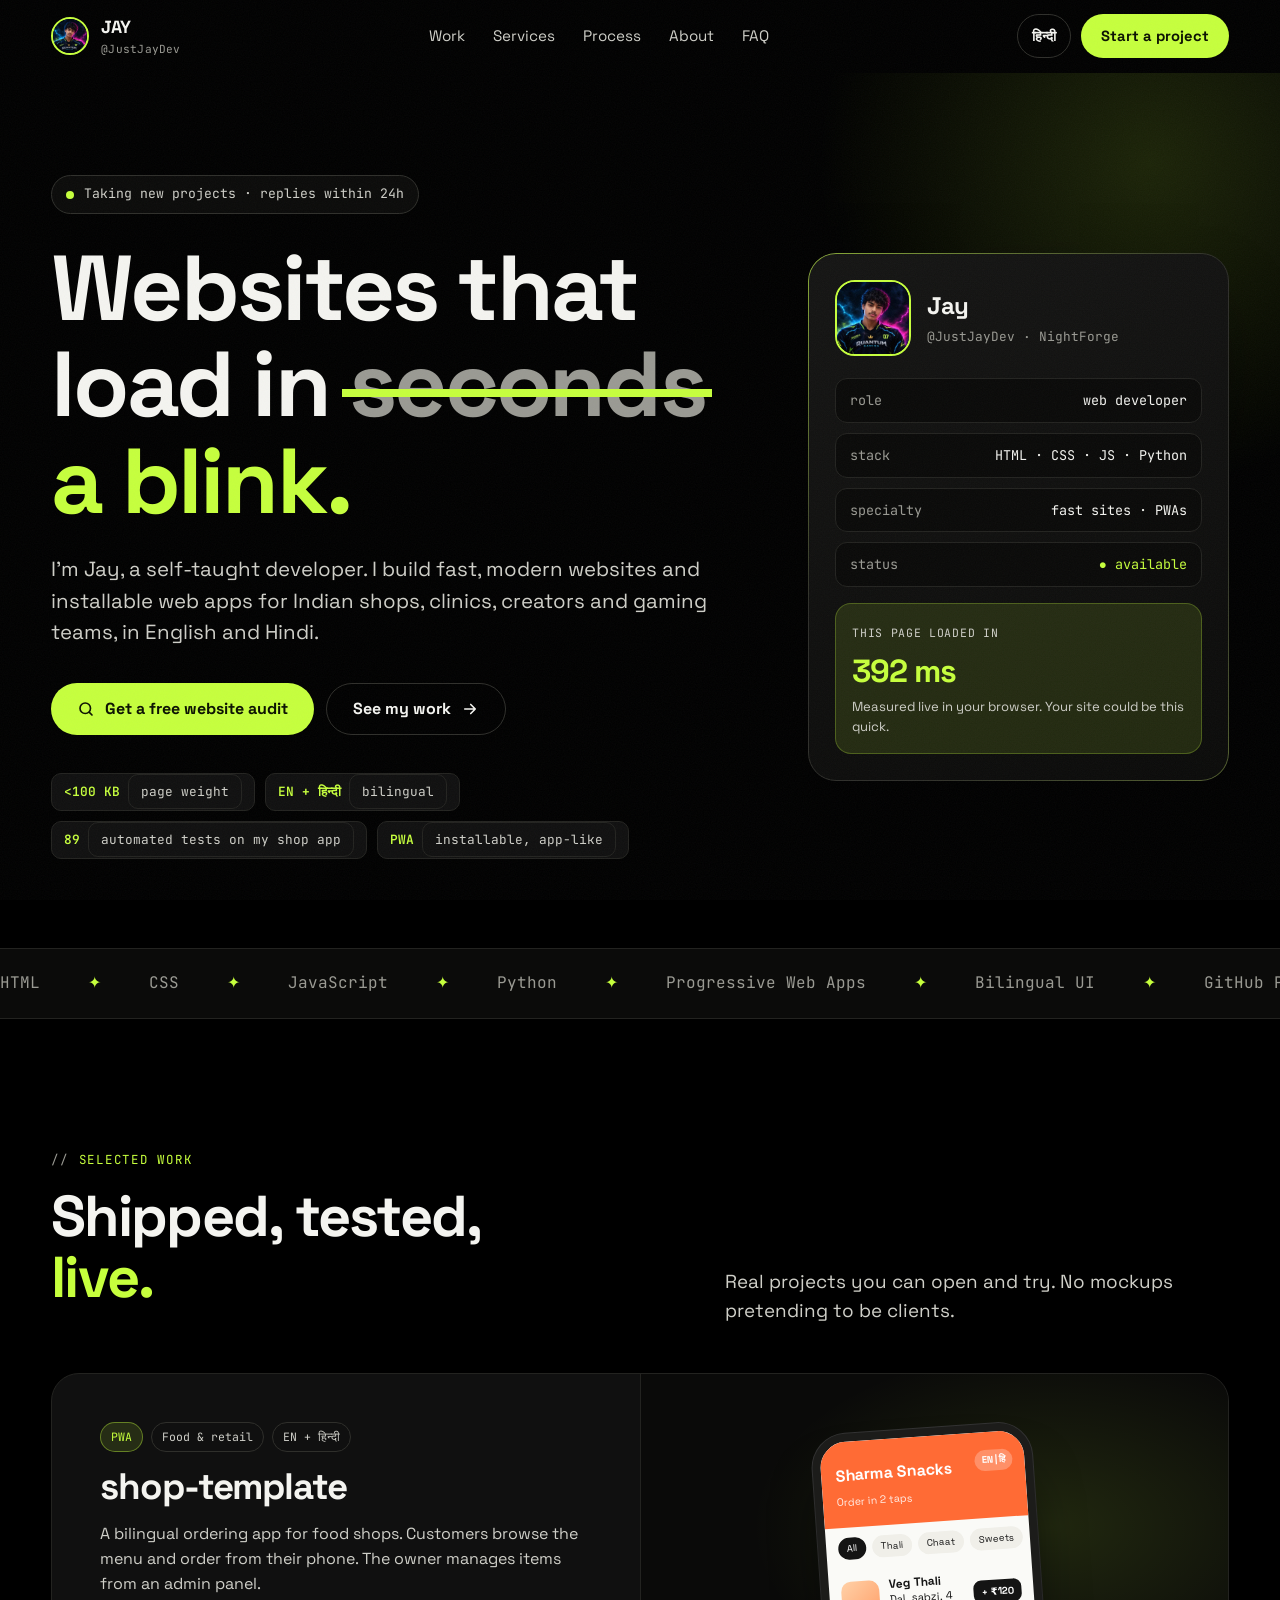
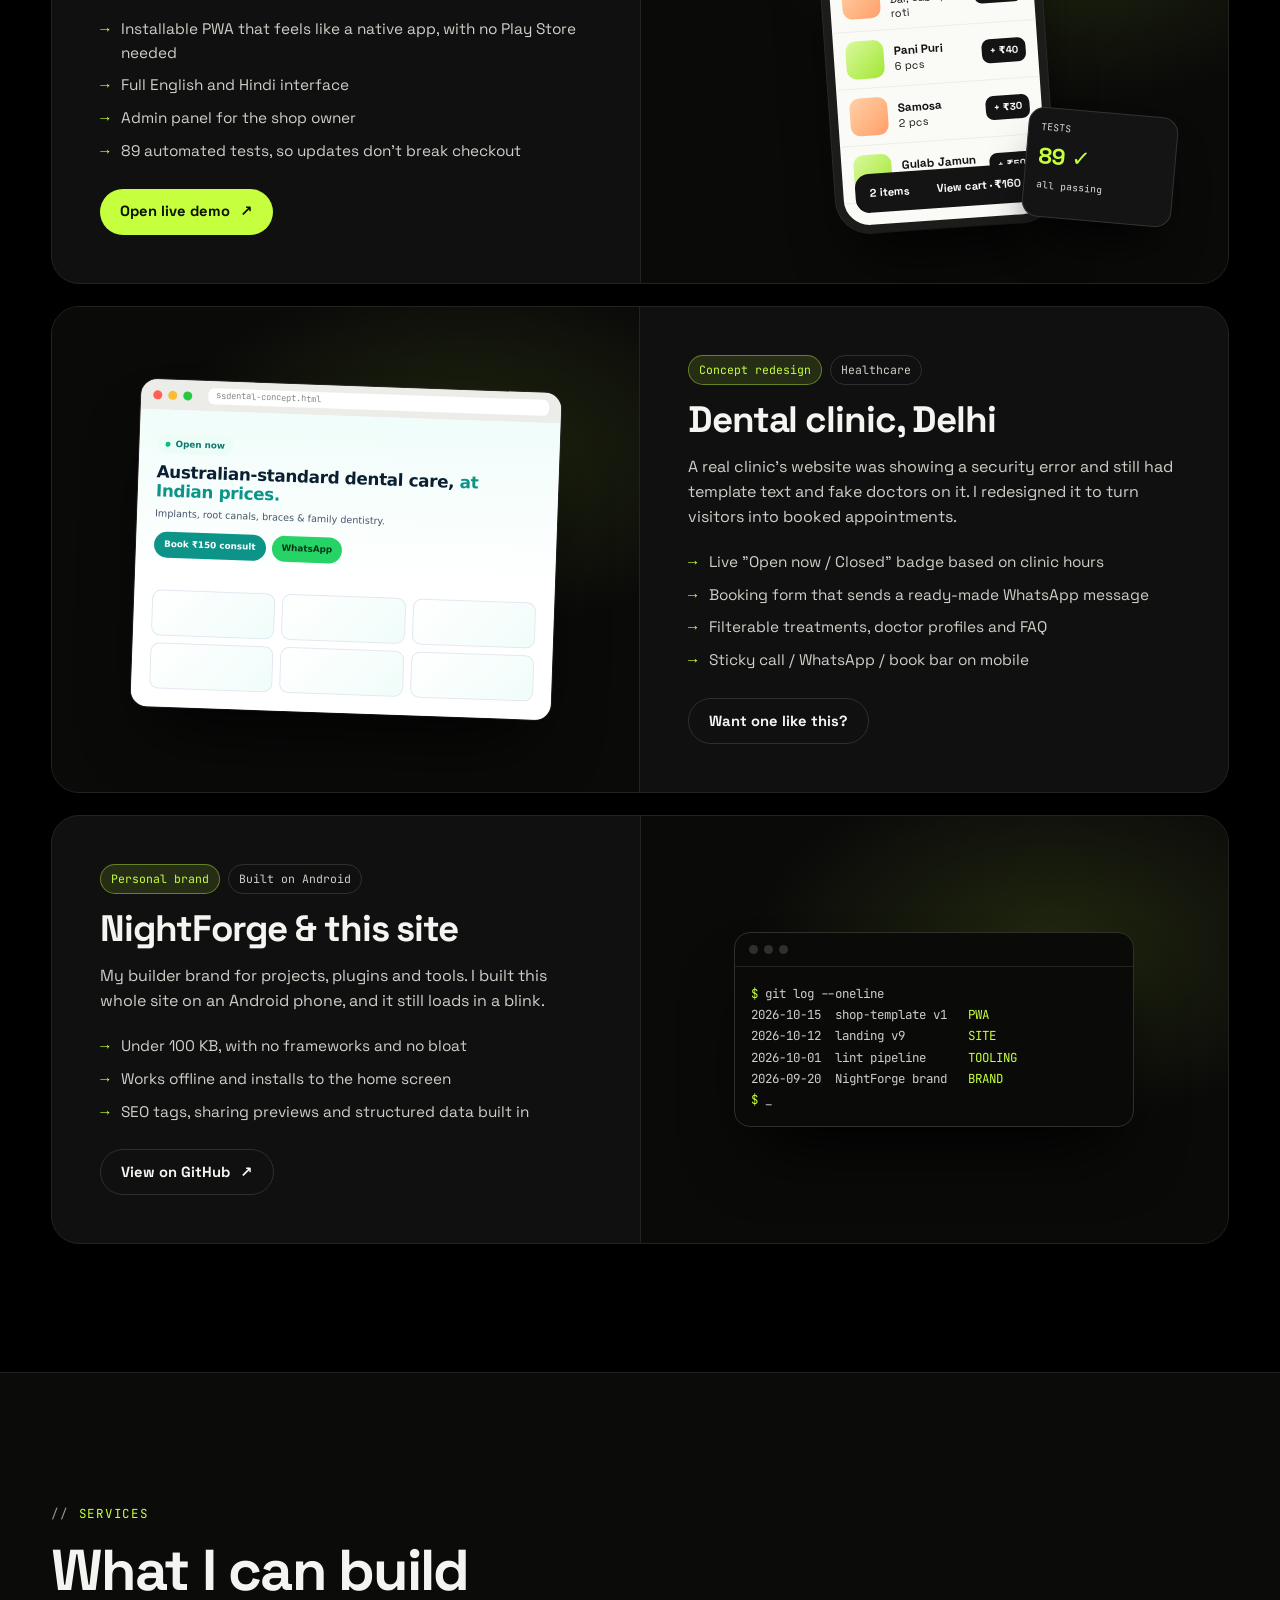
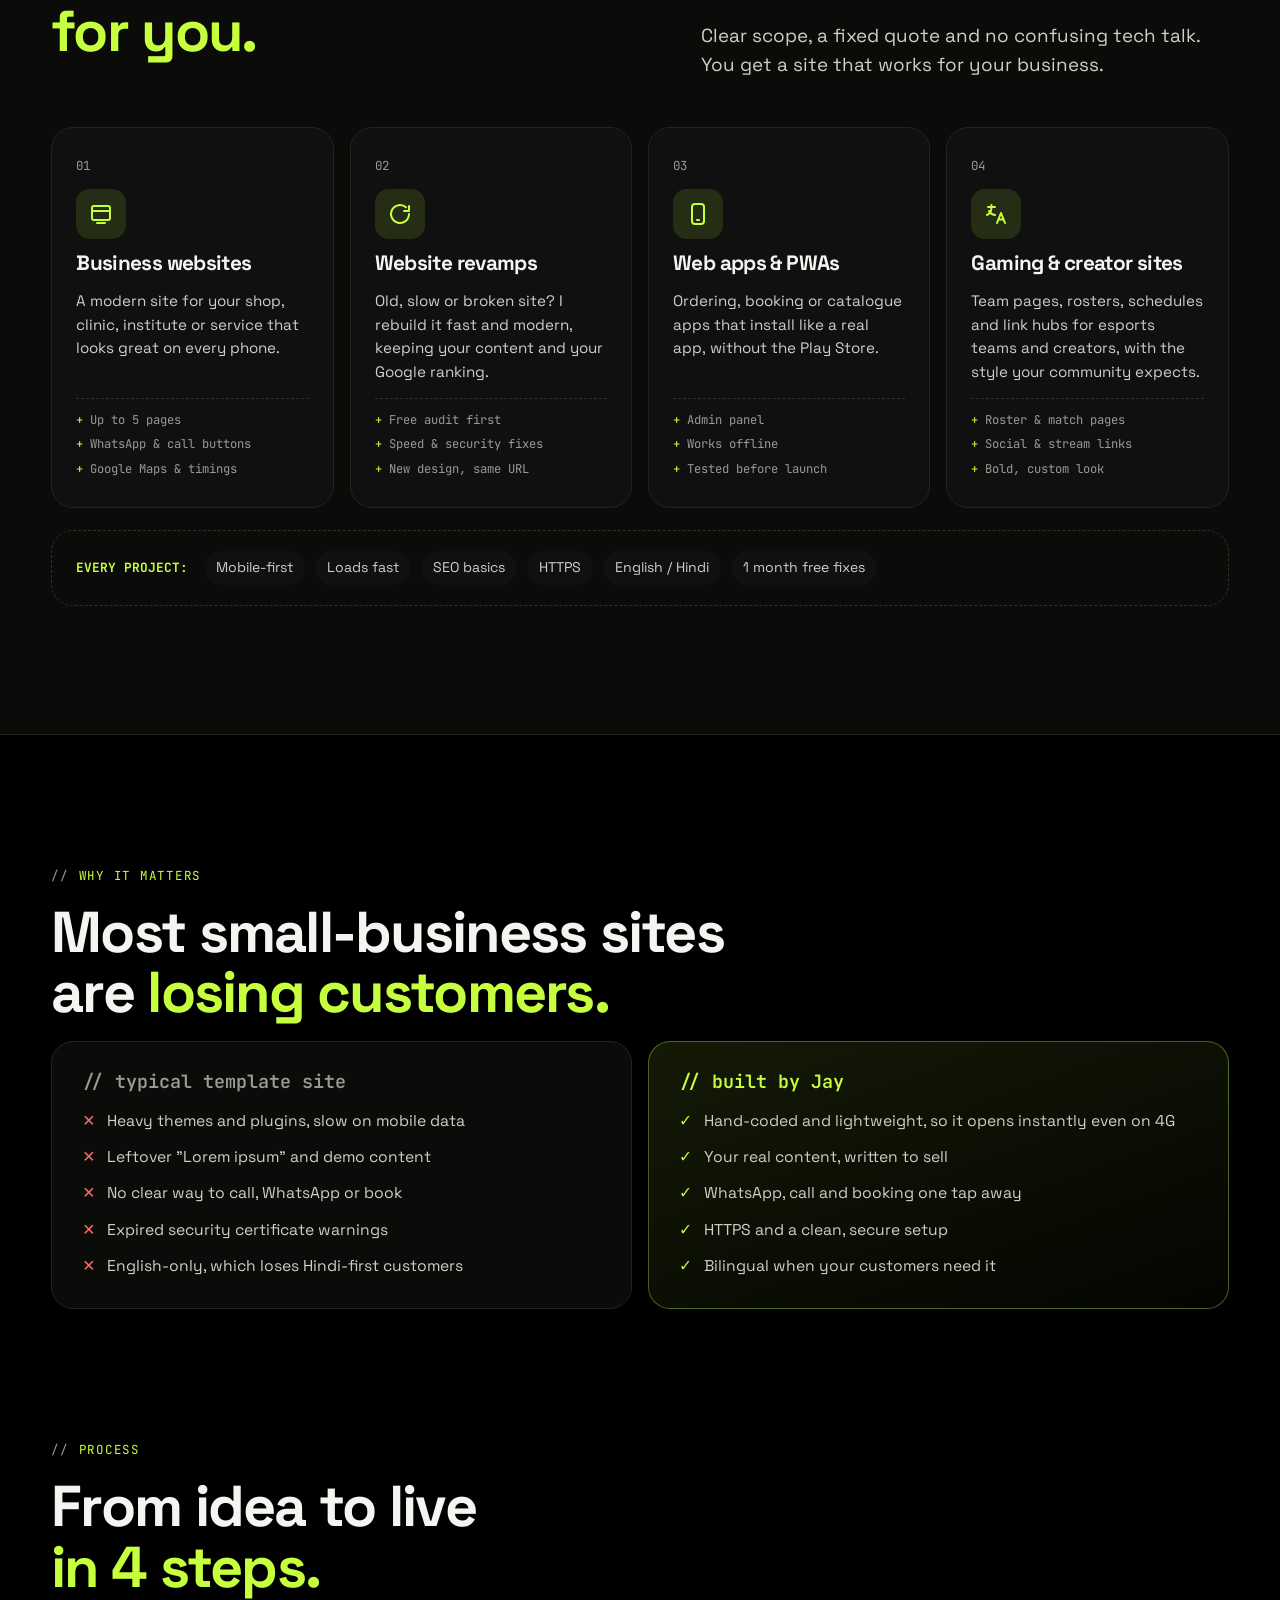
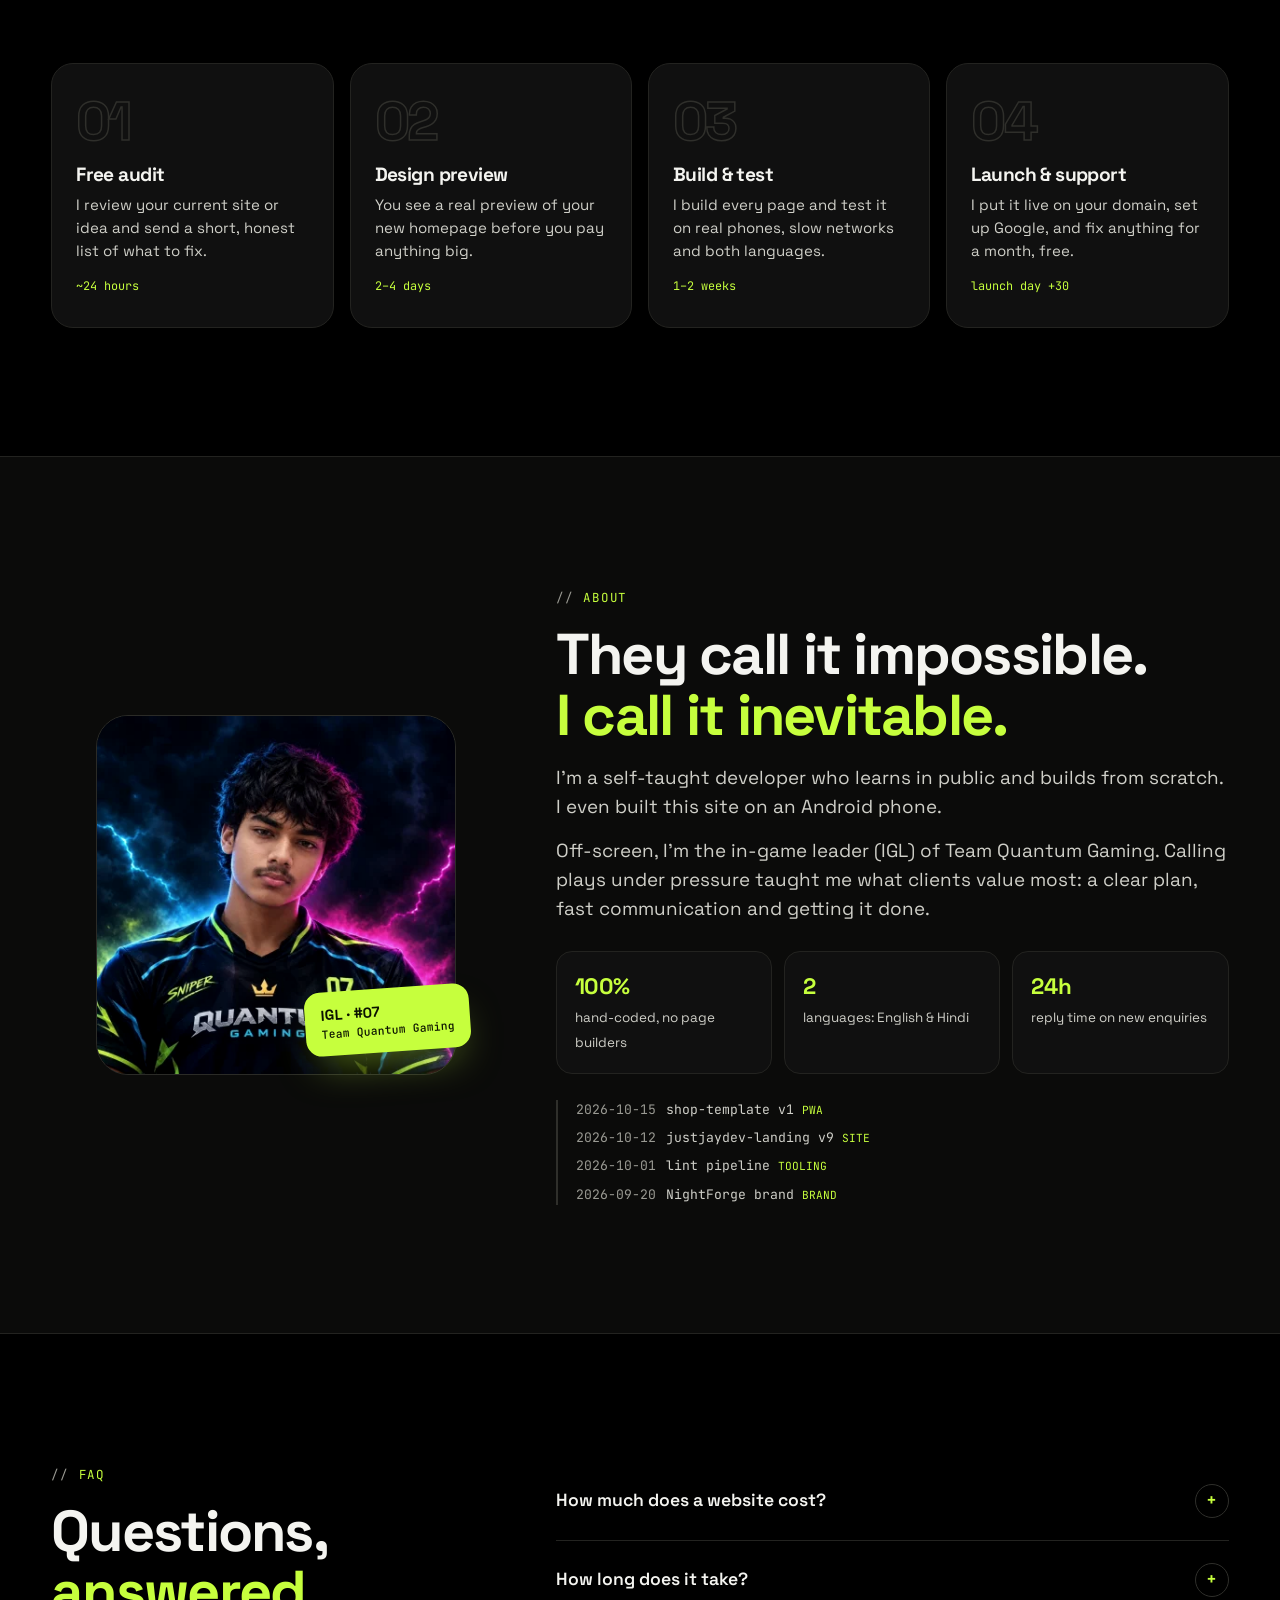
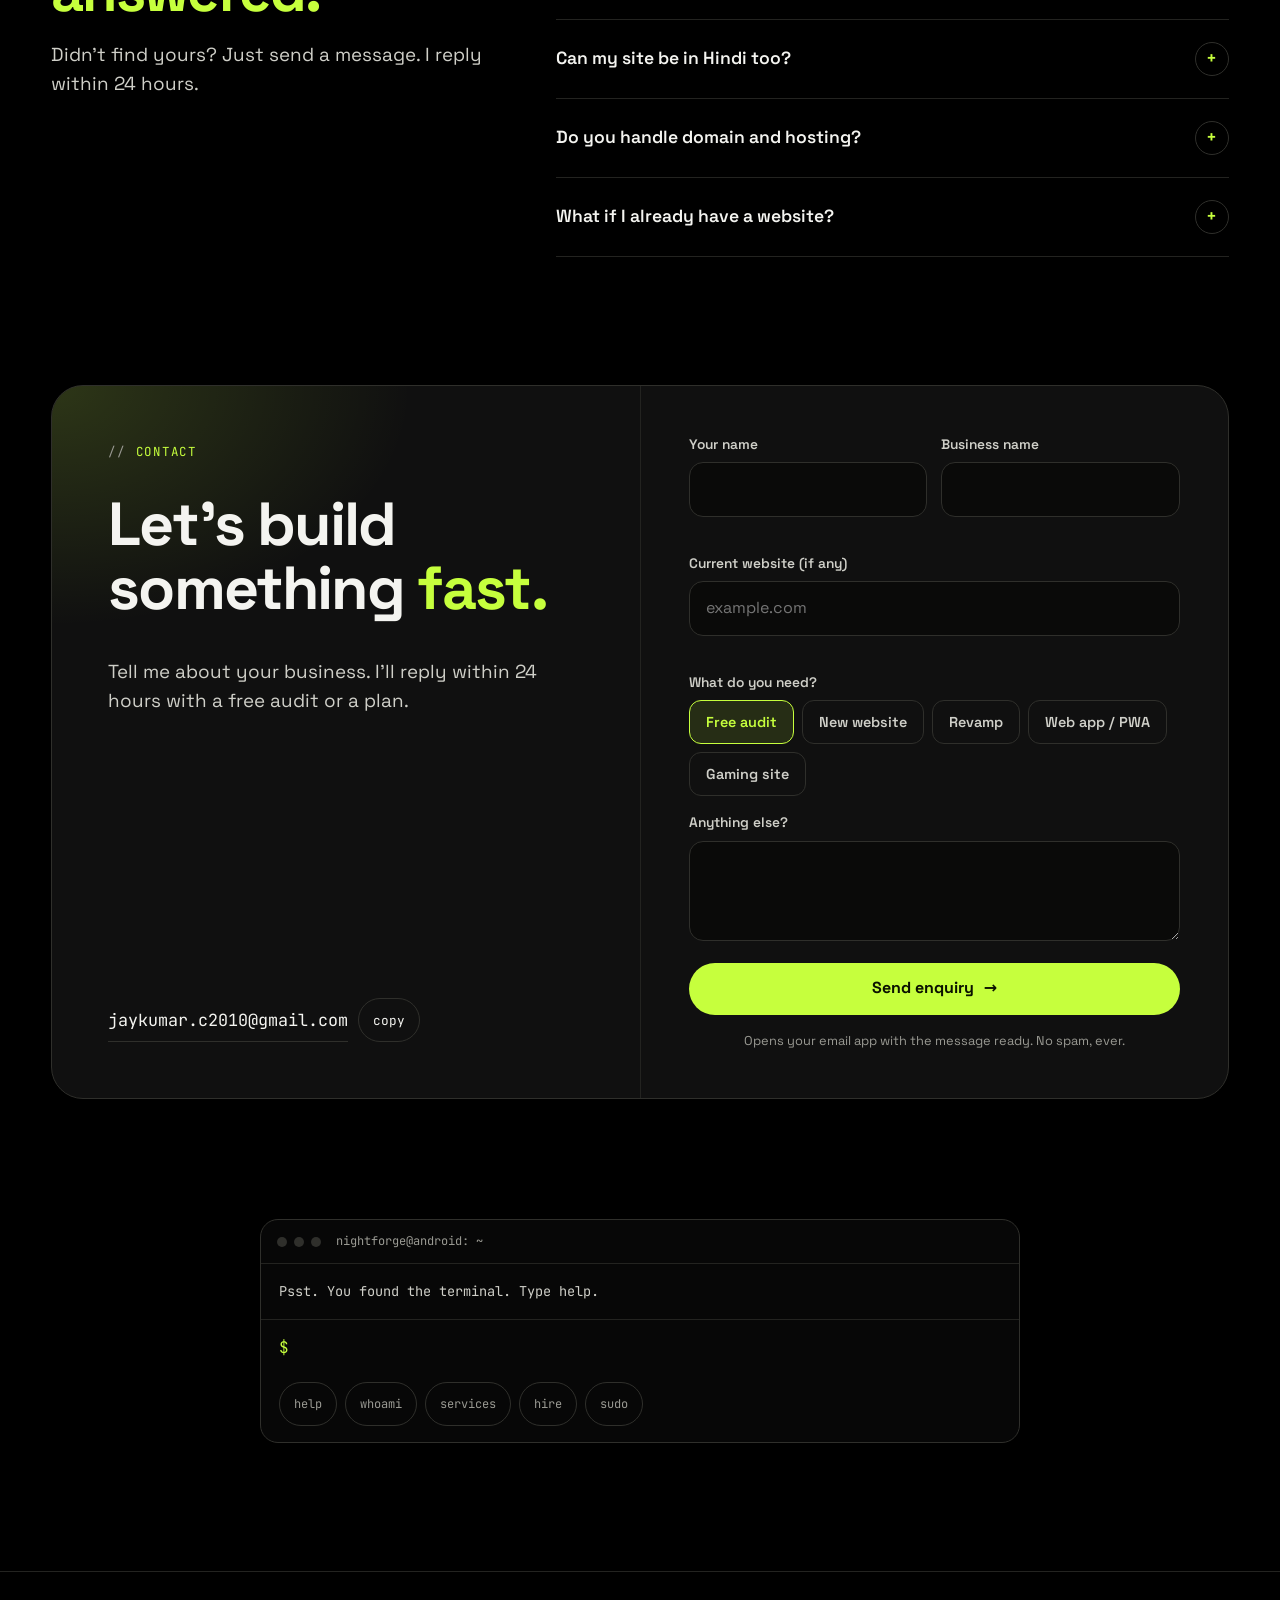
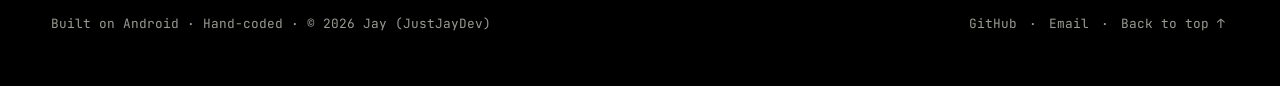
==== index.html @ 7d58543c "fix(sw): content-derived cache name; restore Devanagari @font-face The v12 externalisation dropped t" ====
<!DOCTYPE html>
<html lang="en">
<head>
<meta charset="utf-8">
<meta name="viewport" content="width=device-width, initial-scale=1, viewport-fit=cover">
<title>Jay (JustJayDev) · Fast, modern websites for Indian businesses</title>
<meta name="description" content="Jay (JustJayDev) builds lightning-fast websites, revamps and installable web apps for Indian shops, clinics, creators and gaming teams, in English and Hindi. Free website audit.">
<meta name="theme-color" content="#000000">
<meta name="color-scheme" content="dark">
<meta name="author" content="Jay (JustJayDev)">
<link rel="canonical" href="https://nightforgeio.github.io/justjaydev-landing/">
<meta name="google-site-verification" content="yxH_HOX5ByYovZ9krFg23hR9YTv7EMusiC01OondrV4">

<meta property="og:type" content="website">
<meta property="og:locale" content="en_IN">
<meta property="og:locale:alternate" content="hi_IN">
<meta property="og:site_name" content="Jay (JustJayDev)">
<meta property="og:title" content="Jay (JustJayDev) · Fast, modern websites">
<meta property="og:description" content="Websites, revamps and web apps for Indian businesses. Free website audit.">
<meta property="og:url" content="https://nightforgeio.github.io/justjaydev-landing/">
<meta property="og:image" content="https://nightforgeio.github.io/justjaydev-landing/assets/share.jpg">
<meta property="og:image:width" content="1200">
<meta property="og:image:height" content="630">
<meta property="og:image:alt" content="Jay (JustJayDev) — fast, modern websites">
<meta name="twitter:card" content="summary_large_image">
<meta name="twitter:title" content="Jay (JustJayDev) · Fast, modern websites">
<meta name="twitter:description" content="Websites, revamps and web apps for Indian businesses. Free website audit.">
<meta name="twitter:image" content="https://nightforgeio.github.io/justjaydev-landing/assets/share.jpg">

<link rel="icon" type="image/png" sizes="32x32" href="assets/icon-32.png">
<link rel="icon" type="image/png" sizes="512x512" href="assets/icon-512.png">
<link rel="apple-touch-icon" sizes="180x180" href="assets/apple-touch-icon.png">
<link rel="manifest" href="manifest.json">

<script type="application/ld+json">{"@context":"https://schema.org","@type":"Person","name":"Jay","alternateName":"JustJayDev","url":"https://nightforgeio.github.io/justjaydev-landing/","jobTitle":"Web Developer","email":"jaykumar.c2010@gmail.com","knowsAbout":["Web development","Progressive Web Apps","JavaScript","Python","SEO"],"knowsLanguage":["en","hi"],"sameAs":["https://github.com/nightforgeio"],"description":"Self-taught developer building fast, modern websites and installable web apps for Indian businesses, in English and Hindi. Free website audit."}</script>

<script>document.documentElement.classList.add('js');</script>
<link rel="preload" as="font" type="font/woff2" href="fonts/space-grotesk-var.woff2" crossorigin>
<link rel="preload" as="font" type="font/woff2" href="fonts/jetbrains-mono-var.woff2" crossorigin>
<link rel="preload" as="image" href="assets/jay.webp">
<link rel="stylesheet" href="css/style.css">
<noscript><style>.rv{opacity:1!important;transform:none!important}</style></noscript>
</head>
<body>


<a class="skip" href="#work" data-i18n="skip">Skip to my work</a>
<div class="grain" aria-hidden="true"></div>
<div class="progress" id="progress" aria-hidden="true"></div>

<header class="nav" id="nav">
  <div class="wrap nav-in">
    <a class="logo" href="#top" aria-label="Jay, JustJayDev, home">
      <img src="assets/jay.webp" alt="" width="38" height="38">
      <span>JAY<small>@JustJayDev</small></span>
    </a>
    <nav class="links" aria-label="Main">
      <a href="#work" data-i18n="nWork">Work</a>
      <a href="#services" data-i18n="nServices">Services</a>
      <a href="#process" data-i18n="nProcess">Process</a>
      <a href="#about" data-i18n="nAbout">About</a>
      <a href="#faq" data-i18n="nFaq">FAQ</a>
    </nav>
    <div class="nav-r">
      <button class="lang" id="langBtn" type="button" aria-label="Switch language to Hindi">हिन्दी</button>
      <a class="btn btn-accent" href="#contact" data-i18n="ctaStart">Start a project</a>
      <button class="burger" id="burger" type="button" aria-label="Open menu" aria-expanded="false" aria-controls="mmenu"><span></span><span></span><span></span></button>
    </div>
  </div>
  <div class="mmenu" id="mmenu">
    <a href="#work" data-i18n="nWork">Work</a>
    <a href="#services" data-i18n="nServices">Services</a>
    <a href="#process" data-i18n="nProcess">Process</a>
    <a href="#about" data-i18n="nAbout">About</a>
    <a href="#faq" data-i18n="nFaq">FAQ</a>
    <a href="#contact" style="color:var(--accent)" data-i18n="ctaStartArrow">Start a project →</a>
  </div>
</header>

<main id="top">

<!-- HERO -->
<section class="hero">
  <div class="wrap hero-g">
    <div>
      <span class="avail rv"><i></i><span data-i18n="avail">Taking new projects · replies within 24h</span></span>
      <h1 class="rv hero-h" data-i18n-html="heroH">Websites that load in <span class="strike">seconds</span> <span class="hl">a blink.</span></h1>
      <p class="lead rv" data-i18n="heroP">I'm Jay, a self-taught developer. I build fast, modern websites and installable web apps for Indian shops, clinics, creators and gaming teams, in English and Hindi.</p>
      <div class="hero-cta rv">
        <a class="btn btn-accent" href="#contact"><svg viewBox="0 0 24 24" fill="none" stroke="currentColor" stroke-width="2.2" stroke-linecap="round" stroke-linejoin="round"><circle cx="11" cy="11" r="7"/><path d="m20 20-3.5-3.5"/></svg><span data-i18n="ctaAudit">Get a free website audit</span></a>
        <a class="btn btn-line" href="#work"><span data-i18n="ctaWork">See my work</span><svg viewBox="0 0 24 24" fill="none" stroke="currentColor" stroke-width="2.2" stroke-linecap="round" stroke-linejoin="round"><path d="M5 12h14M13 6l6 6-6 6"/></svg></a>
      </div>
      <div class="proof rv">
        <span><b>&lt;100 KB</b> <span data-i18n="pr1">page weight</span></span>
        <span><b>EN + हिन्दी</b> <span data-i18n="pr2">bilingual</span></span>
        <span><b>89</b> <span data-i18n="pr3">automated tests on my shop app</span></span>
        <span><b>PWA</b> <span data-i18n="pr4">installable, app-like</span></span>
      </div>
    </div>

    <aside class="idcard rv" aria-label="Quick facts about Jay">
      <div class="id-top">
        <img src="assets/jay.webp" alt="Jay (JustJayDev)" width="76" height="76">
        <div><b>Jay</b><span>@JustJayDev · NightForge</span></div>
      </div>
      <dl class="id-rows">
        <div><dt data-i18n="idRole">role</dt><dd data-i18n="idRoleV">web developer</dd></div>
        <div><dt data-i18n="idStack">stack</dt><dd>HTML · CSS · JS · Python</dd></div>
        <div><dt data-i18n="idSpec">specialty</dt><dd data-i18n="idSpecV">fast sites · PWAs</dd></div>
        <div><dt data-i18n="idStatus">status</dt><dd class="acc" data-i18n="idStatusV">● available</dd></div>
      </dl>
      <div class="speed" id="speedBox">
        <small data-i18n="spLbl">This page loaded in</small>
        <b id="speedVal">fast</b>
        <p data-i18n="spNote">Measured live in your browser. Your site could be this quick.</p>
      </div>
    </aside>
  </div>
</section>

<div class="marq" aria-hidden="true">
  <div class="marq-t">
    <span>HTML</span><span>CSS</span><span>JavaScript</span><span>Python</span><span>Progressive Web Apps</span><span>Bilingual UI</span><span>GitHub Pages</span><span>Shell automation</span><span>Git</span><span>Automated testing</span>
    <span>HTML</span><span>CSS</span><span>JavaScript</span><span>Python</span><span>Progressive Web Apps</span><span>Bilingual UI</span><span>GitHub Pages</span><span>Shell automation</span><span>Git</span><span>Automated testing</span>
  </div>
</div>

<!-- WORK -->
<section id="work">
  <div class="wrap">
    <div class="head">
      <div>
        <span class="kicker rv" data-i18n="kWork">Selected work</span>
        <h2 class="rv" data-i18n-html="workH">Shipped, tested,<br><span class="hl">live.</span></h2>
      </div>
      <p class="lead rv" style="max-width:42ch" data-i18n="workP">Real projects you can open and try. No mockups pretending to be clients.</p>
    </div>

    <div class="work">
      <article class="case rv">
        <div class="case-txt">
          <div class="case-meta"><span class="tag acc">PWA</span><span class="tag" data-i18n="tFood">Food &amp; retail</span><span class="tag">EN + हिन्दी</span></div>
          <h3>shop-template</h3>
          <p data-i18n="c1P">A bilingual ordering app for food shops. Customers browse the menu and order from their phone. The owner manages items from an admin panel.</p>
          <ul>
            <li data-i18n="c1a">Installable PWA that feels like a native app, with no Play Store needed</li>
            <li data-i18n="c1b">Full English and Hindi interface</li>
            <li data-i18n="c1c">Admin panel for the shop owner</li>
            <li data-i18n="c1d">89 automated tests, so updates don't break checkout</li>
          </ul>
          <div class="btns">
            <a class="btn btn-accent" href="https://nightforgeio.github.io/shop-template/" target="_blank" rel="noopener"><span data-i18n="live">Open live demo</span> ↗</a>
          </div>
        </div>
        <div class="case-vis" aria-hidden="true">
          <div class="phone">
            <div class="ph-top"><b>Sharma Snacks</b><small>Order in 2 taps</small><span class="ph-lang">EN | हि</span></div>
            <div class="ph-cats"><span class="on">All</span><span>Thali</span><span>Chaat</span><span>Sweets</span></div>
            <div class="item"><i></i><div><b>Veg Thali</b>Dal, sabzi, 4 roti</div><em>+ ₹120</em></div>
            <div class="item"><i></i><div><b>Pani Puri</b>6 pcs</div><em>+ ₹40</em></div>
            <div class="item"><i></i><div><b>Samosa</b>2 pcs</div><em>+ ₹30</em></div>
            <div class="item"><i></i><div><b>Gulab Jamun</b>2 pcs</div><em>+ ₹50</em></div>
            <div class="ph-cart"><span>2 items</span><span>View cart · ₹160</span></div>
          </div>
          <div class="phone2">TESTS<b>89 ✓</b>all passing</div>
        </div>
      </article>

      <article class="case rev rv">
        <div class="case-txt">
          <div class="case-meta"><span class="tag acc" data-i18n="tConcept">Concept redesign</span><span class="tag" data-i18n="tHealth">Healthcare</span></div>
          <h3 data-i18n="c2H">Dental clinic, Delhi</h3>
          <p data-i18n="c2P">A real clinic's website was showing a security error and still had template text and fake doctors on it. I redesigned it to turn visitors into booked appointments.</p>
          <ul>
            <li data-i18n="c2a">Live "Open now / Closed" badge based on clinic hours</li>
            <li data-i18n="c2b">Booking form that sends a ready-made WhatsApp message</li>
            <li data-i18n="c2c">Filterable treatments, doctor profiles and FAQ</li>
            <li data-i18n="c2d">Sticky call / WhatsApp / book bar on mobile</li>
          </ul>
          <div class="btns"><a class="btn btn-line" href="#contact" data-i18n="c2Btn">Want one like this?</a></div>
        </div>
        <div class="case-vis" aria-hidden="true">
          <div class="browser">
            <div class="bar"><i></i><i></i><i></i><span>ssdental-concept.html</span></div>
            <div class="b-hero"><span class="b-chip">Open now</span><b>Australian-standard dental care, <em>at Indian prices.</em></b><p>Implants, root canals, braces &amp; family dentistry.</p><div class="b-btns"><span>Book ₹150 consult</span><span>WhatsApp</span></div></div>
            <div class="b-grid"><div></div><div></div><div></div><div></div><div></div><div></div></div>
          </div>
        </div>
      </article>

      <article class="case rv">
        <div class="case-txt">
          <div class="case-meta"><span class="tag acc" data-i18n="tBrand">Personal brand</span><span class="tag" data-i18n="tAndroid">Built on Android</span></div>
          <h3>NightForge &amp; this site</h3>
          <p data-i18n="c3P">My builder brand for projects, plugins and tools. I built this whole site on an Android phone, and it still loads in a blink.</p>
          <ul>
            <li data-i18n="c3a">Under 100 KB, with no frameworks and no bloat</li>
            <li data-i18n="c3b">Works offline and installs to the home screen</li>
            <li data-i18n="c3c">SEO tags, sharing previews and structured data built in</li>
          </ul>
          <div class="btns"><a class="btn btn-line" href="https://github.com/nightforgeio" target="_blank" rel="noopener"><span data-i18n="gh">View on GitHub</span> ↗</a></div>
        </div>
        <div class="case-vis" aria-hidden="true">
          <div class="tmock"><div class="bar"><i></i><i></i><i></i></div><pre><span class="g">$</span> git log --oneline
2026-10-15  shop-template v1   <span class="g">PWA</span>
2026-10-12  landing v9         <span class="g">SITE</span>
2026-10-01  lint pipeline      <span class="g">TOOLING</span>
2026-09-20  NightForge brand   <span class="g">BRAND</span>
<span class="g">$</span> _</pre></div>
        </div>
      </article>
    </div>
  </div>
</section>

<!-- SERVICES -->
<section id="services" style="background:var(--bg-2);border-block:1px solid var(--line)">
  <div class="wrap">
    <div class="head">
      <div>
        <span class="kicker rv" data-i18n="kSvc">Services</span>
        <h2 class="rv" data-i18n-html="svcH">What I can build<br><span class="hl">for you.</span></h2>
      </div>
      <p class="lead rv" style="max-width:44ch" data-i18n="svcP">Clear scope, a fixed quote and no confusing tech talk. You get a site that works for your business.</p>
    </div>
    <div class="svc-g">
      <article class="svc rv"><span class="n">01</span><div class="ic"><svg viewBox="0 0 24 24" fill="none" stroke="currentColor" stroke-width="2" stroke-linecap="round" stroke-linejoin="round"><rect x="3" y="4" width="18" height="14" rx="2"/><path d="M3 9h18M8 21h8"/></svg></div><h3 data-i18n="s1H">Business websites</h3><p data-i18n="s1P">A modern site for your shop, clinic, institute or service that looks great on every phone.</p><ul><li data-i18n="s1a">Up to 5 pages</li><li data-i18n="s1b">WhatsApp &amp; call buttons</li><li data-i18n="s1c">Google Maps &amp; timings</li></ul></article>
      <article class="svc rv"><span class="n">02</span><div class="ic"><svg viewBox="0 0 24 24" fill="none" stroke="currentColor" stroke-width="2" stroke-linecap="round" stroke-linejoin="round"><path d="M21 12a9 9 0 1 1-3-6.7"/><path d="M21 4v5h-5"/></svg></div><h3 data-i18n="s2H">Website revamps</h3><p data-i18n="s2P">Old, slow or broken site? I rebuild it fast and modern, keeping your content and your Google ranking.</p><ul><li data-i18n="s2a">Free audit first</li><li data-i18n="s2b">Speed &amp; security fixes</li><li data-i18n="s2c">New design, same URL</li></ul></article>
      <article class="svc rv"><span class="n">03</span><div class="ic"><svg viewBox="0 0 24 24" fill="none" stroke="currentColor" stroke-width="2" stroke-linecap="round" stroke-linejoin="round"><rect x="6" y="2" width="12" height="20" rx="3"/><path d="M11 18h2"/></svg></div><h3 data-i18n="s3H">Web apps &amp; PWAs</h3><p data-i18n="s3P">Ordering, booking or catalogue apps that install like a real app, without the Play Store.</p><ul><li data-i18n="s3a">Admin panel</li><li data-i18n="s3b">Works offline</li><li data-i18n="s3c">Tested before launch</li></ul></article>
      <article class="svc rv"><span class="n">04</span><div class="ic"><svg viewBox="0 0 24 24" fill="none" stroke="currentColor" stroke-width="2" stroke-linecap="round" stroke-linejoin="round"><path d="M4 5h7M7.5 3v2c0 4-2 7-4.5 8"/><path d="M5 9c1 2 3 3.5 6 4"/><path d="M13 21l4-10 4 10M14.5 17.5h5"/></svg></div><h3 data-i18n="s4H">Gaming &amp; creator sites</h3><p data-i18n="s4P">Team pages, rosters, schedules and link hubs for esports teams and creators, with the style your community expects.</p><ul><li data-i18n="s4a">Roster &amp; match pages</li><li data-i18n="s4b">Social &amp; stream links</li><li data-i18n="s4c">Bold, custom look</li></ul></article>
    </div>
    <div class="incl rv"><b data-i18n="inclLbl">EVERY PROJECT:</b><span data-i18n="i1">Mobile-first</span><span data-i18n="i2">Loads fast</span><span data-i18n="i3">SEO basics</span><span data-i18n="i4">HTTPS</span><span data-i18n="i5">English / Hindi</span><span data-i18n="i6">1 month free fixes</span></div>
  </div>
</section>

<!-- COMPARE -->
<section id="why">
  <div class="wrap">
    <span class="kicker rv" data-i18n="kWhy">Why it matters</span>
    <h2 class="rv" data-i18n-html="whyH">Most small-business sites<br>are <span class="hl">losing customers.</span></h2>
    <div class="cmp">
      <div class="cmp-col bad rv"><h3 data-i18n="badH">// typical template site</h3><ul>
        <li data-i18n="b1">Heavy themes and plugins, slow on mobile data</li>
        <li data-i18n="b2">Leftover "Lorem ipsum" and demo content</li>
        <li data-i18n="b3">No clear way to call, WhatsApp or book</li>
        <li data-i18n="b4">Expired security certificate warnings</li>
        <li data-i18n="b5">English-only, which loses Hindi-first customers</li></ul></div>
      <div class="cmp-col good rv"><h3 data-i18n="goodH">// built by Jay</h3><ul>
        <li data-i18n="g1">Hand-coded and lightweight, so it opens instantly even on 4G</li>
        <li data-i18n="g2">Your real content, written to sell</li>
        <li data-i18n="g3">WhatsApp, call and booking one tap away</li>
        <li data-i18n="g4">HTTPS and a clean, secure setup</li>
        <li data-i18n="g5">Bilingual when your customers need it</li></ul></div>
    </div>
  </div>
</section>

<!-- PROCESS -->
<section id="process" style="padding-top:0">
  <div class="wrap">
    <div class="head">
      <div>
        <span class="kicker rv" data-i18n="kProc">Process</span>
        <h2 class="rv" data-i18n-html="procH">From idea to live<br><span class="hl">in 4 steps.</span></h2>
      </div>
    </div>
    <div class="steps">
      <div class="step rv"><div class="num">01</div><h3 data-i18n="p1H">Free audit</h3><p data-i18n="p1P">I review your current site or idea and send a short, honest list of what to fix.</p><span class="time" data-i18n="p1T">~24 hours</span></div>
      <div class="step rv"><div class="num">02</div><h3 data-i18n="p2H">Design preview</h3><p data-i18n="p2P">You see a real preview of your new homepage before you pay anything big.</p><span class="time" data-i18n="p2T">2–4 days</span></div>
      <div class="step rv"><div class="num">03</div><h3 data-i18n="p3H">Build &amp; test</h3><p data-i18n="p3P">I build every page and test it on real phones, slow networks and both languages.</p><span class="time" data-i18n="p3T">1–2 weeks</span></div>
      <div class="step rv"><div class="num">04</div><h3 data-i18n="p4H">Launch &amp; support</h3><p data-i18n="p4P">I put it live on your domain, set up Google, and fix anything for a month, free.</p><span class="time" data-i18n="p4T">launch day +30</span></div>
    </div>
  </div>
</section>

<!-- ABOUT -->
<section id="about" style="background:var(--bg-2);border-block:1px solid var(--line)">
  <div class="wrap about-g">
    <div class="about-ph rv">
      <img src="assets/jay.webp" alt="Portrait of Jay" width="360" height="360" loading="lazy">
      <div class="badge">IGL · #07<small>Team Quantum Gaming</small></div>
    </div>
    <div>
      <span class="kicker rv" data-i18n="kAbout">About</span>
      <h2 class="rv" data-i18n-html="aboutH">They call it impossible.<br><span class="hl">I call it inevitable.</span></h2>
      <p class="lead rv" data-i18n="aboutP1">I'm a self-taught developer who learns in public and builds from scratch. I even built this site on an Android phone.</p>
      <p class="lead rv" style="margin-top:14px" data-i18n="aboutP2">Off-screen, I'm the in-game leader (IGL) of Team Quantum Gaming. Calling plays under pressure taught me what clients value most: a clear plan, fast communication and getting it done.</p>
      <div class="facts rv">
        <div class="fact"><b>100%</b><span data-i18n="f1">hand-coded, no page builders</span></div>
        <div class="fact"><b>2</b><span data-i18n="f2">languages: English &amp; Hindi</span></div>
        <div class="fact"><b>24h</b><span data-i18n="f3">reply time on new enquiries</span></div>
      </div>
      <div class="log rv" aria-label="Ship log">
        <div><span>2026-10-15</span>shop-template v1<em>PWA</em></div>
        <div><span>2026-10-12</span>justjaydev-landing v9<em>SITE</em></div>
        <div><span>2026-10-01</span>lint pipeline<em>TOOLING</em></div>
        <div><span>2026-09-20</span>NightForge brand<em>BRAND</em></div>
      </div>
    </div>
  </div>
</section>

<!-- FAQ -->
<section id="faq">
  <div class="wrap faq-g">
    <div>
      <span class="kicker rv" data-i18n="kFaq">FAQ</span>
      <h2 class="rv" data-i18n-html="faqH">Questions,<br><span class="hl">answered.</span></h2>
      <p class="lead rv" data-i18n="faqP">Didn't find yours? Just send a message. I reply within 24 hours.</p>
    </div>
    <div class="rv">
      <details class="q"><summary><span data-i18n="q1">How much does a website cost?</span><i aria-hidden="true">+</i></summary><p data-i18n="a1">It depends on pages and features. After the free audit you get a fixed quote, so there are no surprise bills. Small business sites are designed to be affordable.</p></details>
      <details class="q"><summary><span data-i18n="q2">How long does it take?</span><i aria-hidden="true">+</i></summary><p data-i18n="a2">A typical business site takes 1–2 weeks from approved preview to launch. Web apps with admin panels take longer, and you'll get a clear timeline upfront.</p></details>
      <details class="q"><summary><span data-i18n="q3">Can my site be in Hindi too?</span><i aria-hidden="true">+</i></summary><p data-i18n="a3">Yes. I build bilingual English and Hindi sites with a one-tap language switch, just like this one.</p></details>
      <details class="q"><summary><span data-i18n="q4">Do you handle domain and hosting?</span><i aria-hidden="true">+</i></summary><p data-i18n="a4">Yes. I can set up your domain, free or low-cost hosting and HTTPS, so you don't have to touch anything technical.</p></details>
      <details class="q"><summary><span data-i18n="q5">What if I already have a website?</span><i aria-hidden="true">+</i></summary><p data-i18n="a5">Perfect. Start with the free audit. I'll show you exactly what's slowing it down or losing customers, and whether a fix or a full revamp makes more sense.</p></details>
    </div>
  </div>
</section>

<!-- CONTACT -->
<section id="contact" class="contact" style="padding-top:0">
  <div class="wrap">
    <div class="cbox rv">
      <div class="c-l">
        <span class="kicker" data-i18n="kContact">Contact</span>
        <h2 data-i18n-html="cH">Let's build<br>something <span class="hl">fast.</span></h2>
        <p class="lead" data-i18n="cP">Tell me about your business. I'll reply within 24 hours with a free audit or a plan.</p>
        <div class="mail"><a href="mailto:jaykumar.c2010@gmail.com" id="mailLink">jaykumar.c2010@gmail.com</a><button class="copy" id="copyBtn" type="button" data-i18n="copy">copy</button></div>
      </div>
      <form class="cf" id="cf" novalidate>
        <div class="row2">
          <div class="fld"><label for="cName" data-i18n="fName">Your name</label><input id="cName" autocomplete="name"><span class="err" aria-live="polite"></span></div>
          <div class="fld"><label for="cBiz" data-i18n="fBiz">Business name</label><input id="cBiz" autocomplete="organization"><span class="err" aria-live="polite"></span></div>
        </div>
        <div class="fld"><label for="cSite" data-i18n="fSite">Current website (if any)</label><input id="cSite" inputmode="url" placeholder="example.com"><span class="err" aria-live="polite"></span></div>
        <div class="fld"><span class="lbl" id="needLbl" data-i18n="fNeed">What do you need?</span>
          <div class="chips" role="group" aria-labelledby="needLbl" id="needChips">
            <button type="button" class="chip" aria-pressed="true" data-v="Free audit" data-i18n="ch1">Free audit</button>
            <button type="button" class="chip" aria-pressed="false" data-v="New website" data-i18n="ch2">New website</button>
            <button type="button" class="chip" aria-pressed="false" data-v="Revamp" data-i18n="ch3">Revamp</button>
            <button type="button" class="chip" aria-pressed="false" data-v="Web app / PWA" data-i18n="ch4">Web app / PWA</button>
            <button type="button" class="chip" aria-pressed="false" data-v="Gaming / creator site" data-i18n="ch5">Gaming site</button>
          </div>
        </div>
        <div class="fld"><label for="cMsg" data-i18n="fMsg">Anything else?</label><textarea id="cMsg"></textarea></div>
        <button class="btn btn-accent" type="submit"><span data-i18n="fSend">Send enquiry</span> →</button>
        <small id="sendNote" data-i18n="fNote">Opens your email app with the message ready. No spam, ever.</small>
      </form>
      <div class="sent" id="sent" role="status" aria-live="polite" tabindex="-1">
        <div class="ok"><svg viewBox="0 0 24 24" fill="none" stroke="currentColor" stroke-width="3" stroke-linecap="round" stroke-linejoin="round"><path d="M20 6 9 17l-5-5"/></svg></div>
        <h3 data-i18n="sH">Almost there!</h3>
        <p id="sentP"></p>
        <div class="acts"><a class="btn btn-accent" id="sendLink" target="_blank" rel="noopener" data-i18n="sBtn">Send message</a><button class="btn btn-line" type="button" id="editBtn" data-i18n="sEdit">Edit</button></div>
      </div>
    </div>
  </div>
</section>

<!-- TERMINAL EASTER EGG -->
<section class="egg" aria-label="Interactive terminal">
  <div class="wrap">
    <div class="term rv">
      <div class="bar"><i></i><i></i><i></i><span>nightforge@android: ~</span></div>
      <div class="term-body" id="termBody" aria-live="polite"><p class="term-line" data-i18n="tWelcome">Psst. You found the terminal. Type help.</p></div>
      <div class="term-in"><span>$</span><input id="termIn" type="text" autocomplete="off" autocapitalize="off" spellcheck="false" aria-label="Terminal command"></div>
      <div class="term-hint"><button type="button" data-cmd="help">help</button><button type="button" data-cmd="whoami">whoami</button><button type="button" data-cmd="services">services</button><button type="button" data-cmd="hire">hire</button><button type="button" data-cmd="sudo">sudo</button></div>
    </div>
  </div>
</section>

</main>

<footer>
  <div class="wrap foot">
    <span data-i18n="foot">Built on Android · Hand-coded · © <span id="yr">2026</span> Jay (JustJayDev)</span>
    <span><a href="https://github.com/nightforgeio" target="_blank" rel="noopener">GitHub</a> · <a href="mailto:jaykumar.c2010@gmail.com">Email</a> · <a href="#top" data-i18n="top">Back to top ↑</a></span>
  </div>
</footer>

<nav class="mbar" id="mbar" aria-label="Quick contact">
  <a href="mailto:jaykumar.c2010@gmail.com" style="border:1.5px solid var(--line-2)" id="mbarAlt"><span data-i18n="mMail">Email</span></a>
  <a href="#contact" style="background:var(--accent);color:var(--accent-ink)" data-i18n="ctaAuditShort">Free audit →</a>
</nav>
<script src="js/main.js" defer></script>
</body>
</html>
---- css/style.css ----
@font-face{font-family:"Space Grotesk";src:url("../fonts/space-grotesk-var.woff2") format("woff2");font-weight:300 700;font-display:swap}
@font-face{font-family:"JetBrains Mono";src:url("../fonts/jetbrains-mono-var.woff2") format("woff2");font-weight:100 800;font-display:swap}
@font-face{font-family:"Noto Sans Devanagari";src:url("../fonts/noto-sans-devanagari.woff2") format("woff2");font-weight:100 900;font-display:swap}
:root{
  --bg:#000;--bg-2:#0b0b0a;--card:#101010;--card-2:#151514;--line:#232320;--line-2:#2f2f2b;
  --fg:#f4f4f0;--fg-2:#cfcfc8;--muted:#9a9a93;--accent:#c6ff3d;--accent-ink:#0b1200;--accent-dim:rgba(198,255,61,.12);
  --font-d:"Space Grotesk",system-ui,-apple-system,"Segoe UI",Roboto,sans-serif;
  --font-m:"JetBrains Mono",ui-monospace,SFMono-Regular,Menlo,Consolas,monospace;
  --font-hi:"Noto Sans Devanagari","Nirmala UI","Mangal",var(--font-d);
  --r:22px;--ease:cubic-bezier(.2,.7,.2,1)
}
*,*::before,*::after{box-sizing:border-box;margin:0;padding:0}
html{scroll-behavior:smooth;-webkit-text-size-adjust:100%;color-scheme:dark}
body{background:var(--bg);color:var(--fg);font-family:var(--font-d);line-height:1.55;overflow-x:hidden;-webkit-font-smoothing:antialiased}
html[lang="hi"] body{font-family:var(--font-hi)}
a{color:inherit;text-decoration:none}
button{font:inherit;color:inherit;background:none;border:0;cursor:pointer}
img{display:block;max-width:100%}
.mono{font-family:var(--font-m)}
::selection{background:var(--accent);color:var(--accent-ink)}
:focus-visible{outline:2px solid var(--accent);outline-offset:4px;border-radius:6px}
.skip{position:absolute;left:-9999px;top:12px;z-index:200;background:var(--accent);color:var(--accent-ink);padding:10px 18px;border-radius:8px;font-weight:700}
.skip:focus{left:12px}
.grain{position:fixed;inset:0;z-index:150;pointer-events:none;opacity:.04;background-image:url("data:image/svg+xml,%3Csvg xmlns='http://www.w3.org/2000/svg' width='200' height='200'%3E%3Cfilter id='n'%3E%3CfeTurbulence type='fractalNoise' baseFrequency='0.85' numOctaves='4' stitchTiles='stitch'/%3E%3C/filter%3E%3Crect width='100%25' height='100%25' filter='url(%23n)'/%3E%3C/svg%3E");background-size:200px}
.progress{position:fixed;top:0;left:0;height:2px;width:0;background:var(--accent);z-index:160}
.wrap{width:min(1180px,92%);margin-inline:auto}
section{padding:clamp(72px,10vw,128px) 0;position:relative}
.kicker{font-family:var(--font-m);font-size:.78rem;letter-spacing:.14em;text-transform:uppercase;color:var(--accent);display:inline-flex;gap:10px;align-items:center}
.kicker::before{content:"//";color:var(--muted)}
h1,h2,h3{line-height:1.05;letter-spacing:-.03em;font-weight:700}
h2{font-size:clamp(2.1rem,5vw,3.6rem);margin:14px 0 18px}
.lead{color:var(--fg-2);font-size:clamp(1.02rem,1.6vw,1.18rem);max-width:58ch}
.hl{color:var(--accent)}
.btn{display:inline-flex;align-items:center;justify-content:center;gap:10px;min-height:52px;padding:0 26px;border-radius:999px;font-weight:700;font-size:1rem;transition:transform .2s var(--ease),background .2s,border-color .2s,box-shadow .2s;white-space:nowrap}
.btn svg{width:18px;height:18px}
.btn-accent{background:var(--accent);color:var(--accent-ink);box-shadow:0 0 0 0 rgba(198,255,61,.0)}
.btn-accent:hover{transform:translateY(-2px);box-shadow:0 14px 40px -12px rgba(198,255,61,.55)}
.btn-line{border:1.5px solid var(--line-2);color:var(--fg)}
.btn-line:hover{border-color:var(--accent);transform:translateY(-2px)}

/* nav */
.nav{position:sticky;top:0;z-index:100;background:rgba(0,0,0,.72);backdrop-filter:blur(14px) saturate(160%);-webkit-backdrop-filter:blur(14px) saturate(160%);border-bottom:1px solid transparent;transition:border-color .3s}
.nav.scrolled{border-bottom-color:var(--line)}
.nav-in{display:flex;align-items:center;justify-content:space-between;height:72px;gap:18px}
.logo{display:flex;align-items:center;gap:12px;font-weight:700;letter-spacing:-.02em;font-size:1.1rem}
.logo img{width:38px;height:38px;border-radius:50%;border:2px solid var(--accent);object-fit:cover}
.logo small{display:block;font-family:var(--font-m);font-weight:400;font-size:.7rem;color:var(--muted);letter-spacing:.02em}
.links{display:flex;gap:28px;font-size:.95rem;color:var(--fg-2)}
.links a{position:relative;display:inline-flex;align-items:center;min-height:44px}
.links a::after{content:"";position:absolute;left:0;bottom:6px;height:2px;width:0;background:var(--accent);transition:width .25s var(--ease)}
.links a:hover,.links a.active{color:var(--fg)}
.links a:hover::after,.links a.active::after{width:100%}
.nav-r{display:flex;align-items:center;gap:10px}
.lang{min-height:44px;min-width:44px;padding:0 14px;border-radius:999px;border:1.5px solid var(--line-2);font-size:.9rem;font-weight:600}
.lang:hover{border-color:var(--accent)}
.nav .btn{min-height:44px;padding:0 20px;font-size:.92rem}
.burger{display:none;width:44px;height:44px;border-radius:12px;border:1.5px solid var(--line-2)}
.burger span{display:block;width:18px;height:2px;background:var(--fg);margin:4px auto;transition:.25s}
.burger[aria-expanded="true"] span:nth-child(1){transform:translateY(6px) rotate(45deg)}
.burger[aria-expanded="true"] span:nth-child(2){opacity:0}
.burger[aria-expanded="true"] span:nth-child(3){transform:translateY(-6px) rotate(-45deg)}
.mmenu{display:none}

/* hero */
.hero{padding:clamp(56px,8vw,104px) 0 clamp(56px,7vw,90px);overflow:hidden}
.hero::before{content:"";position:absolute;width:780px;height:780px;right:-260px;top:-300px;border-radius:50%;background:radial-gradient(circle,rgba(198,255,61,.14),transparent 62%);pointer-events:none}
.hero-g{display:grid;grid-template-columns:1.25fr .75fr;gap:56px;align-items:center;position:relative}
.avail{display:inline-flex;align-items:center;gap:10px;font-family:var(--font-m);font-size:.82rem;color:var(--fg-2);border:1px solid var(--line-2);padding:8px 14px;border-radius:999px;background:var(--bg-2)}
.avail i{width:8px;height:8px;border-radius:50%;background:var(--accent);box-shadow:0 0 0 0 rgba(198,255,61,.6);animation:pulse 2s infinite}
@keyframes pulse{0%{box-shadow:0 0 0 0 rgba(198,255,61,.55)}70%{box-shadow:0 0 0 10px rgba(198,255,61,0)}100%{box-shadow:0 0 0 0 rgba(198,255,61,0)}}
.hero h1{font-size:clamp(2.7rem,7.2vw,6rem);margin:26px 0 24px;font-weight:700}
.hero h1 .strike{position:relative;color:var(--muted);white-space:nowrap}
.hero h1 .strike::after{content:"";position:absolute;left:-2%;right:-2%;top:54%;height:.09em;background:var(--accent);transform:scaleX(0);transform-origin:left;transition:transform .7s .35s var(--ease)}.hero-h.in .strike::after{transform:scaleX(1)}
.hero .lead{font-size:clamp(1.08rem,1.8vw,1.28rem)}
.hero-cta{display:flex;flex-wrap:wrap;gap:12px;margin:34px 0 38px}
.proof{display:flex;flex-wrap:wrap;gap:10px}
.proof span{font-family:var(--font-m);font-size:.8rem;color:var(--fg-2);padding:8px 12px;border-radius:10px;background:var(--card);border:1px solid var(--line)}
.proof b{color:var(--accent);font-weight:600}
.idcard{position:relative;background:linear-gradient(160deg,var(--card-2),var(--bg-2));border:1px solid var(--line-2);border-radius:28px;padding:26px;box-shadow:0 40px 80px -30px rgba(0,0,0,.9)}
.idcard::before{content:"";position:absolute;inset:-1px;border-radius:inherit;padding:1px;background:linear-gradient(140deg,rgba(198,255,61,.6),transparent 40%,transparent 70%,rgba(198,255,61,.25));-webkit-mask:linear-gradient(#000 0 0) content-box,linear-gradient(#000 0 0);-webkit-mask-composite:xor;mask-composite:exclude;pointer-events:none}
.id-top{display:flex;gap:16px;align-items:center}
.id-top img{width:76px;height:76px;border-radius:20px;object-fit:cover;border:2px solid var(--accent)}
.id-top b{font-size:1.5rem;letter-spacing:-.02em;display:block}
.id-top span{font-family:var(--font-m);font-size:.8rem;color:var(--muted)}
.id-rows{margin-top:22px;display:grid;gap:10px;font-family:var(--font-m);font-size:.84rem}
.id-rows div{display:flex;justify-content:space-between;gap:12px;padding:11px 14px;border-radius:12px;background:#0a0a09;border:1px solid var(--line)}
.id-rows dt{color:var(--muted)}
.id-rows dd{color:var(--fg);text-align:right}
.id-rows .acc{color:var(--accent)}
.speed{margin-top:16px;padding:16px;border-radius:16px;background:var(--accent-dim);border:1px solid rgba(198,255,61,.25)}
.speed small{font-family:var(--font-m);font-size:.72rem;color:var(--fg-2);letter-spacing:.06em;text-transform:uppercase}
.speed b{display:block;font-size:2rem;color:var(--accent);letter-spacing:-.03em;margin-top:2px}
.speed p{font-size:.82rem;color:var(--fg-2)}

/* marquee */
.marq{border-block:1px solid var(--line);padding:22px 0;overflow:hidden;background:var(--bg-2)}
.marq-t{display:flex;gap:48px;width:max-content;animation:marq 32s linear infinite;font-family:var(--font-m);font-size:1rem;color:var(--muted)}
.marq-t span{display:flex;align-items:center;gap:48px;white-space:nowrap}
.marq-t span::after{content:"✦";color:var(--accent)}
@keyframes marq{to{transform:translateX(-50%)}}

/* work */
.head{display:flex;justify-content:space-between;align-items:flex-end;gap:24px;flex-wrap:wrap;margin-bottom:48px}
.work{display:grid;gap:22px}
.case{display:grid;grid-template-columns:1fr 1fr;gap:0;background:var(--card);border:1px solid var(--line);border-radius:28px;overflow:hidden;transition:border-color .3s,transform .3s var(--ease)}
.case:hover{border-color:var(--line-2);transform:translateY(-3px)}
.case-txt{padding:clamp(28px,4vw,48px);display:flex;flex-direction:column;gap:16px}
.case-meta{display:flex;gap:8px;flex-wrap:wrap}
.tag{font-family:var(--font-m);font-size:.72rem;padding:5px 10px;border-radius:999px;border:1px solid var(--line-2);color:var(--fg-2)}
.tag.acc{border-color:rgba(198,255,61,.4);color:var(--accent);background:var(--accent-dim)}
.case h3{font-size:clamp(1.6rem,3vw,2.3rem)}
.case p{color:var(--fg-2)}
.case ul{list-style:none;display:grid;gap:9px;margin-top:4px}
.case li{display:flex;gap:12px;color:var(--fg-2);font-size:.96rem}
.case li::before{content:"→";color:var(--accent);font-family:var(--font-m)}
.case .btns{display:flex;gap:10px;flex-wrap:wrap;margin-top:auto;padding-top:10px}
.case .btn{min-height:46px;padding:0 20px;font-size:.92rem}
.case-vis{position:relative;min-height:360px;background:radial-gradient(500px 300px at 70% 30%,rgba(198,255,61,.12),transparent 60%),#0a0a09;border-left:1px solid var(--line);display:grid;place-items:center;overflow:hidden;padding:30px}
.case.rev .case-txt{order:2}
.case.rev .case-vis{order:1;border-left:0;border-right:1px solid var(--line)}
/* phone mock */
.phone{width:220px;height:400px;border-radius:34px;background:#fafaf7;border:8px solid #1c1c1a;box-shadow:0 40px 60px -20px rgba(0,0,0,.8),0 0 0 1px #333;overflow:hidden;color:#141414;font-family:var(--font-d);position:relative;transform:rotate(-4deg)}
.phone .ph-top{background:#ff6b35;color:#fff;padding:22px 14px 14px}
.phone .ph-top b{font-size:1rem;display:block}
.phone .ph-top small{font-size:.66rem;opacity:.9}
.phone .ph-lang{position:absolute;top:18px;right:12px;background:rgba(255,255,255,.25);color:#fff;font-size:.6rem;padding:3px 7px;border-radius:999px;font-weight:700}
.phone .ph-cats{display:flex;gap:6px;padding:10px 12px;overflow:hidden}
.phone .ph-cats span{font-size:.6rem;padding:4px 9px;border-radius:999px;background:#f0efe9;white-space:nowrap}
.phone .ph-cats span.on{background:#141414;color:#fff}
.phone .item{display:flex;align-items:center;gap:10px;padding:9px 12px;border-bottom:1px solid #eeede7}
.phone .item i{width:38px;height:38px;border-radius:10px;flex:none;background:linear-gradient(135deg,#ffd1a8,#ff9f68)}
.phone .item:nth-child(even) i{background:linear-gradient(135deg,#d9f99d,#a3e635)}
.phone .item div{flex:1;font-size:.68rem;line-height:1.3}
.phone .item div b{display:block;font-size:.74rem}
.phone .item em{font-style:normal;font-size:.62rem;font-weight:700;background:#141414;color:#fff;padding:4px 8px;border-radius:8px}
.phone .ph-cart{position:absolute;left:12px;right:12px;bottom:12px;background:#141414;color:#fff;border-radius:14px;padding:11px 14px;font-size:.7rem;display:flex;justify-content:space-between;font-weight:700}
.phone2{position:absolute;width:150px;height:110px;right:9%;bottom:12%;border-radius:16px;background:#141414;border:1px solid #333;color:#ddd;font-family:var(--font-m);font-size:.6rem;padding:12px;transform:rotate(5deg);box-shadow:0 30px 50px -20px #000}
.phone2 b{color:var(--accent);display:block;font-size:1.4rem;font-family:var(--font-d);margin:4px 0}
/* browser mock */
.browser{width:min(420px,100%);border-radius:16px;background:#fff;box-shadow:0 40px 70px -25px rgba(0,0,0,.85),0 0 0 1px #2a2a28;overflow:hidden;transform:rotate(2deg)}
.browser .bar{height:30px;background:#ececE8;display:flex;align-items:center;gap:6px;padding:0 12px}
.browser .bar i{width:9px;height:9px;border-radius:50%;background:#d4d4d0}
.browser .bar i:first-child{background:#ff5f57}.browser .bar i:nth-child(2){background:#febc2e}.browser .bar i:nth-child(3){background:#28c840}
.browser .bar span{flex:1;margin-left:10px;height:16px;border-radius:6px;background:#fff;font-size:.55rem;color:#888;display:flex;align-items:center;padding-left:8px;font-family:var(--font-m)}
.b-hero{padding:20px 18px;background:linear-gradient(180deg,#f0fdfa,#fff);color:#0b1f33;font-family:system-ui,sans-serif}
.b-chip{display:inline-flex;align-items:center;gap:5px;font-size:.55rem;font-weight:700;background:#ecfdf8;color:#0f766e;padding:3px 8px;border-radius:999px}
.b-chip::before{content:"";width:5px;height:5px;border-radius:50%;background:#10b981}
.b-hero b{display:block;font-size:1.05rem;line-height:1.15;margin:8px 0 6px;letter-spacing:-.02em}
.b-hero b em{font-style:normal;color:#0d9488}
.b-hero p{font-size:.6rem;color:#475569;margin-bottom:10px}
.b-btns{display:flex;gap:6px}
.b-btns span{font-size:.55rem;font-weight:700;padding:6px 10px;border-radius:999px;background:#0d9488;color:#fff}
.b-btns span+span{background:#25d366;color:#05361a}
.b-grid{display:grid;grid-template-columns:repeat(3,1fr);gap:7px;padding:12px 18px 18px;background:#fff}
.b-grid div{height:46px;border-radius:9px;border:1px solid #e2e8f0;background:linear-gradient(135deg,#fff,#f0fdfa)}
/* terminal mock for case 3 */
.tmock{width:min(400px,100%);border-radius:16px;background:#0a0a09;border:1px solid var(--line-2);font-family:var(--font-m);font-size:.78rem;box-shadow:0 40px 70px -25px #000;overflow:hidden}
.tmock .bar{display:flex;gap:6px;padding:12px 14px;border-bottom:1px solid var(--line)}
.tmock .bar i{width:9px;height:9px;border-radius:50%;background:var(--line-2)}
.tmock pre{padding:16px;color:var(--fg-2);white-space:pre-wrap;line-height:1.7;font-family:inherit}
.tmock .g{color:var(--accent)}

/* services */
.svc-g{display:grid;grid-template-columns:repeat(4,1fr);gap:16px}
.svc{background:var(--card);border:1px solid var(--line);border-radius:var(--r);padding:28px 24px;display:flex;flex-direction:column;gap:14px;transition:border-color .3s,transform .3s var(--ease),background .3s}
.svc:hover{border-color:rgba(198,255,61,.45);transform:translateY(-5px);background:var(--card-2)}
.svc .n{font-family:var(--font-m);font-size:.78rem;color:var(--muted)}
.svc .ic{width:50px;height:50px;border-radius:14px;background:var(--accent-dim);color:var(--accent);display:grid;place-items:center}
.svc .ic svg{width:24px;height:24px}
.svc h3{font-size:1.3rem}
.svc p{color:var(--fg-2);font-size:.95rem}
.svc ul{list-style:none;display:grid;gap:6px;margin-top:auto;padding-top:12px;border-top:1px dashed var(--line-2)}
.svc li{font-family:var(--font-m);font-size:.76rem;color:var(--muted)}
.svc li::before{content:"+ ";color:var(--accent)}
.incl{margin-top:22px;display:flex;flex-wrap:wrap;gap:10px;align-items:center;padding:20px 24px;border-radius:var(--r);border:1px dashed var(--line-2)}
.incl b{font-family:var(--font-m);font-size:.8rem;color:var(--accent);margin-right:6px}
.incl span{font-size:.88rem;color:var(--fg-2);padding:6px 12px;border-radius:999px;background:var(--card)}

/* compare */
.cmp{display:grid;grid-template-columns:1fr 1fr;gap:16px;margin-top:10px}
.cmp-col{border-radius:var(--r);padding:30px;border:1px solid var(--line)}
.cmp-col.bad{background:var(--bg-2)}
.cmp-col.good{background:linear-gradient(160deg,rgba(198,255,61,.1),rgba(198,255,61,.02));border-color:rgba(198,255,61,.35)}
.cmp-col h3{font-size:1.15rem;margin-bottom:18px;font-family:var(--font-m);font-weight:600;letter-spacing:0}
.cmp-col.bad h3{color:var(--muted)}
.cmp-col.good h3{color:var(--accent)}
.cmp-col ul{list-style:none;display:grid;gap:12px}
.cmp-col li{display:flex;gap:12px;font-size:.98rem;color:var(--fg-2)}
.cmp-col.bad li::before{content:"✕";color:#ff6b6b;font-weight:700}
.cmp-col.good li::before{content:"✓";color:var(--accent);font-weight:700}

/* process */
.steps{display:grid;grid-template-columns:repeat(4,1fr);gap:16px;counter-reset:s}
.step{position:relative;padding:30px 24px;border-radius:var(--r);background:var(--card);border:1px solid var(--line)}
.step .num{font-size:3.4rem;font-weight:700;letter-spacing:-.05em;color:transparent;-webkit-text-stroke:1.5px var(--line-2);line-height:1;transition:.3s}
.step:hover .num{-webkit-text-stroke-color:var(--accent);color:var(--accent-dim)}
.step h3{font-size:1.2rem;margin:16px 0 8px}
.step p{color:var(--fg-2);font-size:.94rem}
.step .time{display:inline-block;margin-top:14px;font-family:var(--font-m);font-size:.74rem;color:var(--accent)}

/* about */
.about-g{display:grid;grid-template-columns:.8fr 1.2fr;gap:56px;align-items:center}
.about-ph{position:relative;max-width:360px;justify-self:center;width:100%}
.about-ph img{width:100%;aspect-ratio:1;object-fit:cover;border-radius:32px;border:1px solid var(--line-2);filter:grayscale(.15) contrast(1.05)}
.about-ph .badge{position:absolute;right:-14px;bottom:24px;background:var(--accent);color:var(--accent-ink);font-weight:700;padding:12px 16px;border-radius:16px;font-size:.9rem;transform:rotate(-4deg);box-shadow:0 20px 40px -15px rgba(198,255,61,.5)}
.about-ph .badge small{display:block;font-family:var(--font-m);font-weight:500;font-size:.7rem}
.facts{display:grid;grid-template-columns:repeat(3,1fr);gap:12px;margin-top:28px}
.fact{padding:18px;border-radius:16px;background:var(--card);border:1px solid var(--line)}
.fact b{display:block;font-size:1.4rem;color:var(--accent);letter-spacing:-.02em}
.fact span{font-size:.84rem;color:var(--fg-2)}
.log{margin-top:26px;font-family:var(--font-m);font-size:.82rem;border-left:2px solid var(--line-2);padding-left:18px;display:grid;gap:8px;color:var(--fg-2)}
.log span{color:var(--muted);margin-right:10px}
.log em{font-style:normal;color:var(--accent);font-size:.7rem;margin-left:8px}

/* faq */
.faq-g{display:grid;grid-template-columns:.8fr 1.2fr;gap:56px}
details.q{border-bottom:1px solid var(--line)}
details.q summary{list-style:none;cursor:pointer;display:flex;justify-content:space-between;align-items:center;gap:20px;padding:22px 0;font-size:1.1rem;font-weight:600;min-height:44px}
details.q summary::-webkit-details-marker{display:none}
details.q summary i{width:34px;height:34px;border-radius:50%;border:1.5px solid var(--line-2);display:grid;place-items:center;flex:none;font-style:normal;color:var(--accent);transition:transform .3s var(--ease)}
details.q[open] summary i{transform:rotate(45deg);border-color:var(--accent)}
details.q p{color:var(--fg-2);padding:0 54px 22px 0}

/* contact */
.contact{padding-bottom:clamp(80px,10vw,120px)}
.cbox{border-radius:32px;background:var(--card);border:1px solid var(--line-2);overflow:hidden;display:grid;grid-template-columns:1fr 1fr}
.c-l{padding:clamp(30px,5vw,56px);background:radial-gradient(600px 400px at 0% 0%,rgba(198,255,61,.16),transparent 60%);display:flex;flex-direction:column;gap:18px}
.c-l h2{font-size:clamp(2.2rem,5vw,3.8rem)}
.c-l .mail{font-family:var(--font-m);font-size:clamp(.9rem,1.8vw,1.05rem);display:flex;flex-wrap:wrap;gap:10px;align-items:center;margin-top:auto}
.c-l .mail a{display:inline-flex;align-items:center;min-height:44px;border-bottom:1px solid var(--line-2);word-break:break-all}
.c-l .mail a:hover{border-color:var(--accent);color:var(--accent)}
.copy{min-height:44px;padding:0 14px;border-radius:999px;border:1.5px solid var(--line-2);font-family:var(--font-m);font-size:.8rem}
.copy:hover{border-color:var(--accent)}
form.cf{padding:clamp(28px,4vw,48px);display:grid;gap:16px;border-left:1px solid var(--line)}
.fld{display:grid;gap:7px}
.fld label,.fld .lbl{font-size:.86rem;font-weight:600;color:var(--fg-2)}
.fld input,.fld textarea{font:inherit;font-size:1rem;color:var(--fg);background:#0a0a09;border:1.5px solid var(--line-2);border-radius:14px;padding:14px 16px;min-height:52px;transition:border-color .2s,box-shadow .2s}
.fld textarea{min-height:100px;resize:vertical}
.fld input:focus,.fld textarea:focus{outline:none;border-color:var(--accent);box-shadow:0 0 0 4px var(--accent-dim)}
.fld .err{font-size:.8rem;color:#ff8a8a;min-height:1em}
.fld.bad input{border-color:#ff6b6b}
.row2{display:grid;grid-template-columns:1fr 1fr;gap:14px}
.chips{display:flex;flex-wrap:wrap;gap:8px}
.chip{min-height:44px;padding:0 16px;border-radius:12px;border:1.5px solid var(--line-2);font-size:.9rem;font-weight:600;color:var(--fg-2);transition:.2s}
.chip[aria-pressed="true"]{border-color:var(--accent);color:var(--accent);background:var(--accent-dim)}
.cf .btn{width:100%;margin-top:6px}
.cf small{font-size:.8rem;color:var(--muted);text-align:center}
.sent{display:none;padding:clamp(28px,4vw,48px);border-left:1px solid var(--line);flex-direction:column;justify-content:center;align-items:flex-start;gap:16px}
.sent .ok{width:64px;height:64px;border-radius:50%;background:var(--accent);color:var(--accent-ink);display:grid;place-items:center}
.sent .ok svg{width:30px;height:30px}
.sent h3{font-size:1.8rem}
.sent p{color:var(--fg-2)}
.sent .acts{display:flex;gap:10px;flex-wrap:wrap}

/* terminal egg */
.egg{padding-top:0}
.term{max-width:760px;margin:0 auto;border-radius:18px;background:#070707;border:1px solid var(--line-2);overflow:hidden;font-family:var(--font-m)}
.term .bar{display:flex;align-items:center;gap:7px;padding:12px 16px;border-bottom:1px solid var(--line);font-size:.75rem;color:var(--muted)}
.term .bar i{width:10px;height:10px;border-radius:50%;background:var(--line-2)}
.term .bar span{margin-left:8px}
.term-body{padding:16px 18px;max-height:260px;overflow-y:auto;font-size:.85rem;line-height:1.7}
.term-line{white-space:pre-wrap;color:var(--fg-2)}
.term-line.echo{color:var(--muted)}
.term-line.echo::before{content:"$ ";color:var(--accent)}
.term-in{display:flex;align-items:center;gap:10px;padding:6px 18px 12px;border-top:1px solid var(--line)}
.term-in span{color:var(--accent)}
.term-in input{flex:1;min-height:44px;background:transparent;border:0;color:var(--fg);font:inherit;font-size:.95rem;outline:none}
.term-hint{display:flex;gap:8px;flex-wrap:wrap;padding:0 18px 16px}
.term-hint button{font-family:var(--font-m);font-size:.75rem;color:var(--muted);border:1px solid var(--line-2);border-radius:999px;min-height:44px;padding:0 14px}
.term-hint button:hover{color:var(--accent);border-color:var(--accent)}

footer{border-top:1px solid var(--line);padding:30px 0 40px;font-family:var(--font-m);font-size:.8rem;color:var(--muted)}
.foot{display:flex;justify-content:space-between;align-items:center;gap:16px;flex-wrap:wrap}
.foot a{display:inline-flex;align-items:center;min-height:44px;padding:0 4px}
.foot a:hover{color:var(--accent)}

.mbar{display:none}

/* reveal */
.js .rv{opacity:0;transform:translateY(26px);transition:opacity .8s var(--ease),transform .8s var(--ease)}
.js .rv.in{opacity:1;transform:none}
/* stylelint-disable declaration-no-important -- the single sanctioned !important:
   a reduced-motion override must beat inline animation styles. */
@media (prefers-reduced-motion:reduce){*{animation:none!important;transition:none!important}.js .rv{opacity:1;transform:none}html{scroll-behavior:auto}.hero h1 .strike::after{transform:scaleX(1)}}
/* stylelint-enable declaration-no-important */

@media (max-width:1060px){
  .hero-g,.about-g,.faq-g,.cbox{grid-template-columns:1fr}
  .idcard{max-width:460px}
  .svc-g,.steps{grid-template-columns:1fr 1fr}
  .case,.case.rev{grid-template-columns:1fr}
  .case.rev .case-txt{order:1}.case.rev .case-vis{order:2;border-right:0}
  .case-vis{border-left:0;border-top:1px solid var(--line);min-height:320px}
  form.cf,.sent{border-left:0;border-top:1px solid var(--line)}
}
@media (max-width:820px){
  .links,.nav .btn{display:none}
  .burger{display:block}
  .mmenu{display:block;max-height:0;overflow:hidden;transition:max-height .35s var(--ease);border-bottom:1px solid var(--line);background:#000}
  .mmenu.open{max-height:400px}
  .mmenu a{display:flex;align-items:center;min-height:52px;padding:0 4%;border-top:1px solid var(--line);font-weight:600}
  .cmp{grid-template-columns:1fr}
  .mbar{display:grid;grid-template-columns:1fr 1.4fr;gap:8px;position:fixed;left:0;right:0;bottom:0;z-index:120;padding:10px 12px calc(10px + env(safe-area-inset-bottom));background:rgba(0,0,0,.9);backdrop-filter:blur(12px);border-top:1px solid var(--line);transform:translateY(110%);transition:transform .35s var(--ease)}
  .mbar.show{transform:none}
  .mbar a{min-height:48px;border-radius:14px;display:flex;align-items:center;justify-content:center;gap:8px;font-weight:700;font-size:.92rem}
  body{padding-bottom:20px}
}
@media (max-width:600px){
  .svc-g,.steps,.facts,.row2{grid-template-columns:1fr}
  .hero-cta .btn{flex:1 1 100%}
  .phone{transform:rotate(-3deg) scale(.92)}
  .phone2{right:2%;bottom:6%}
  details.q p{padding-right:0}
  .about-ph .badge{right:8px}
  .head{margin-bottom:32px}
}

/* ---- v12: small-screen gutter ---- */
@media (max-width:600px){
  .wrap{padding-inline:18px}
}
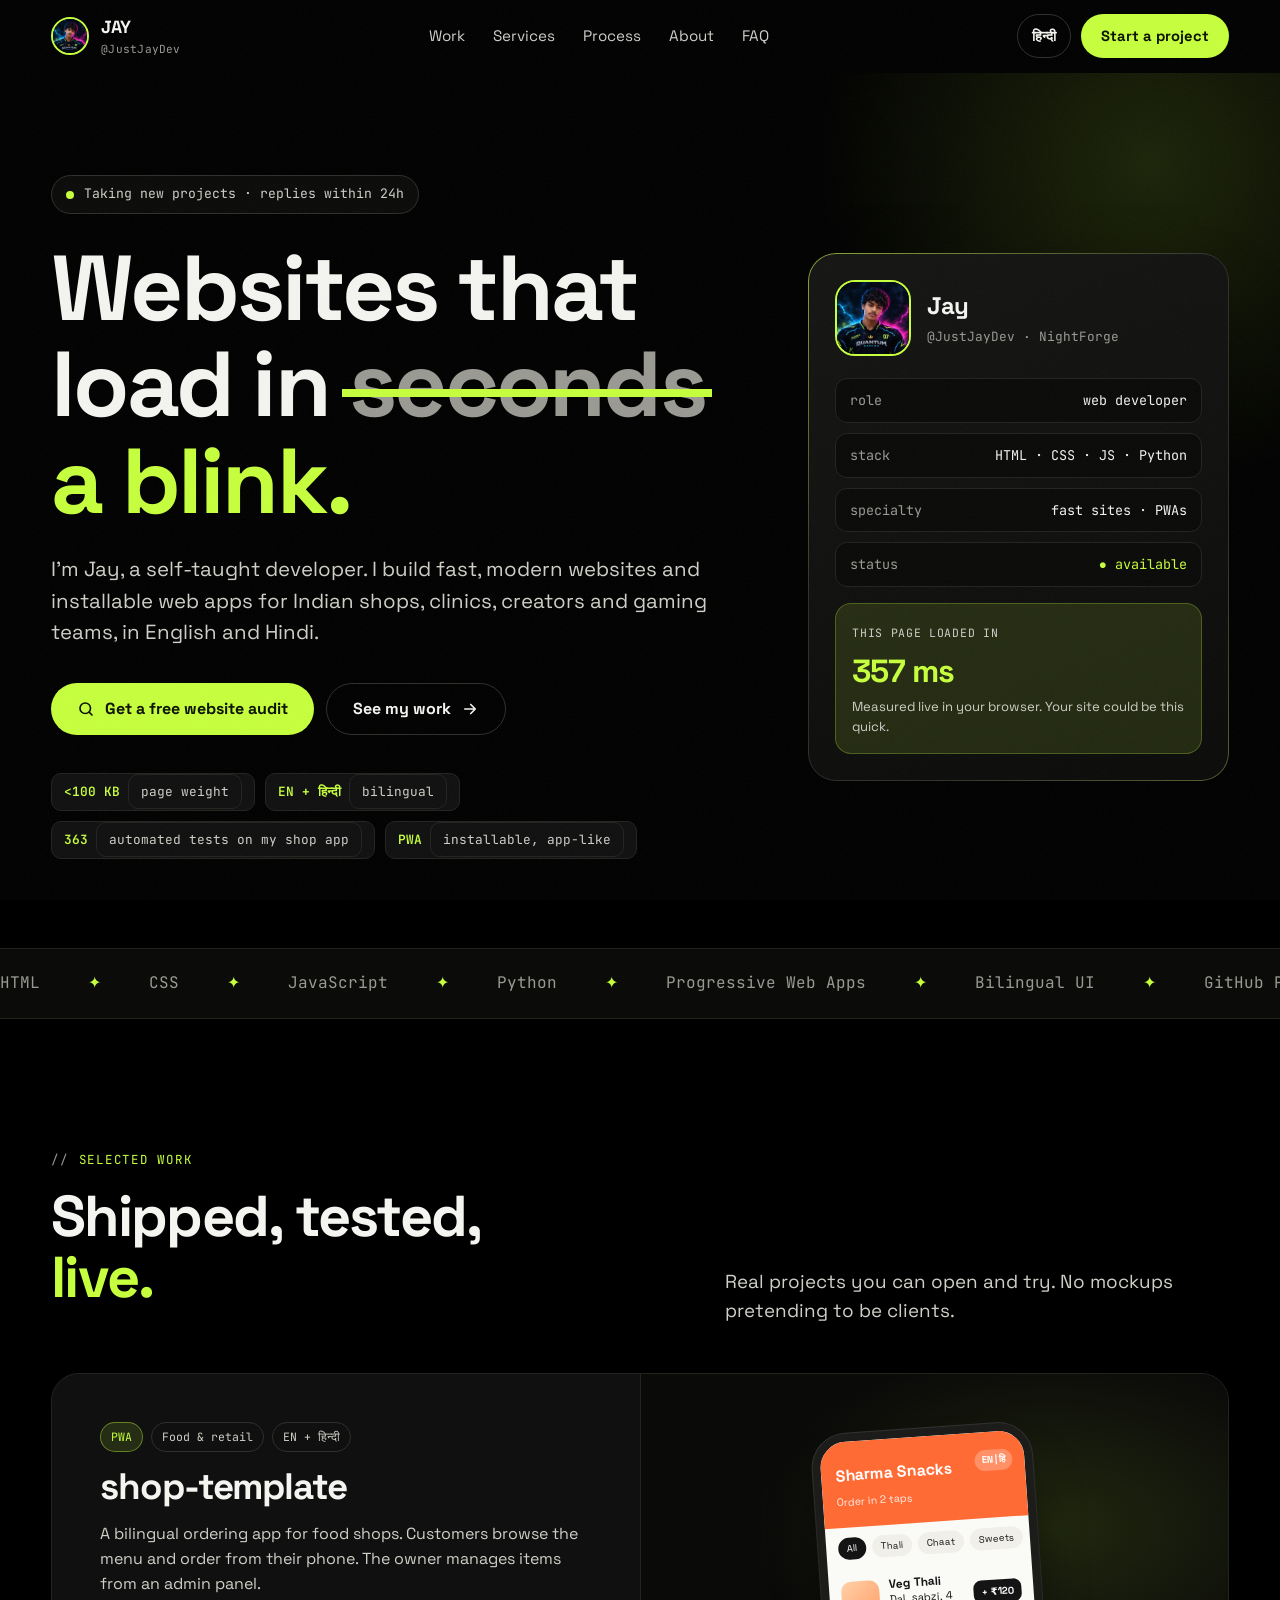
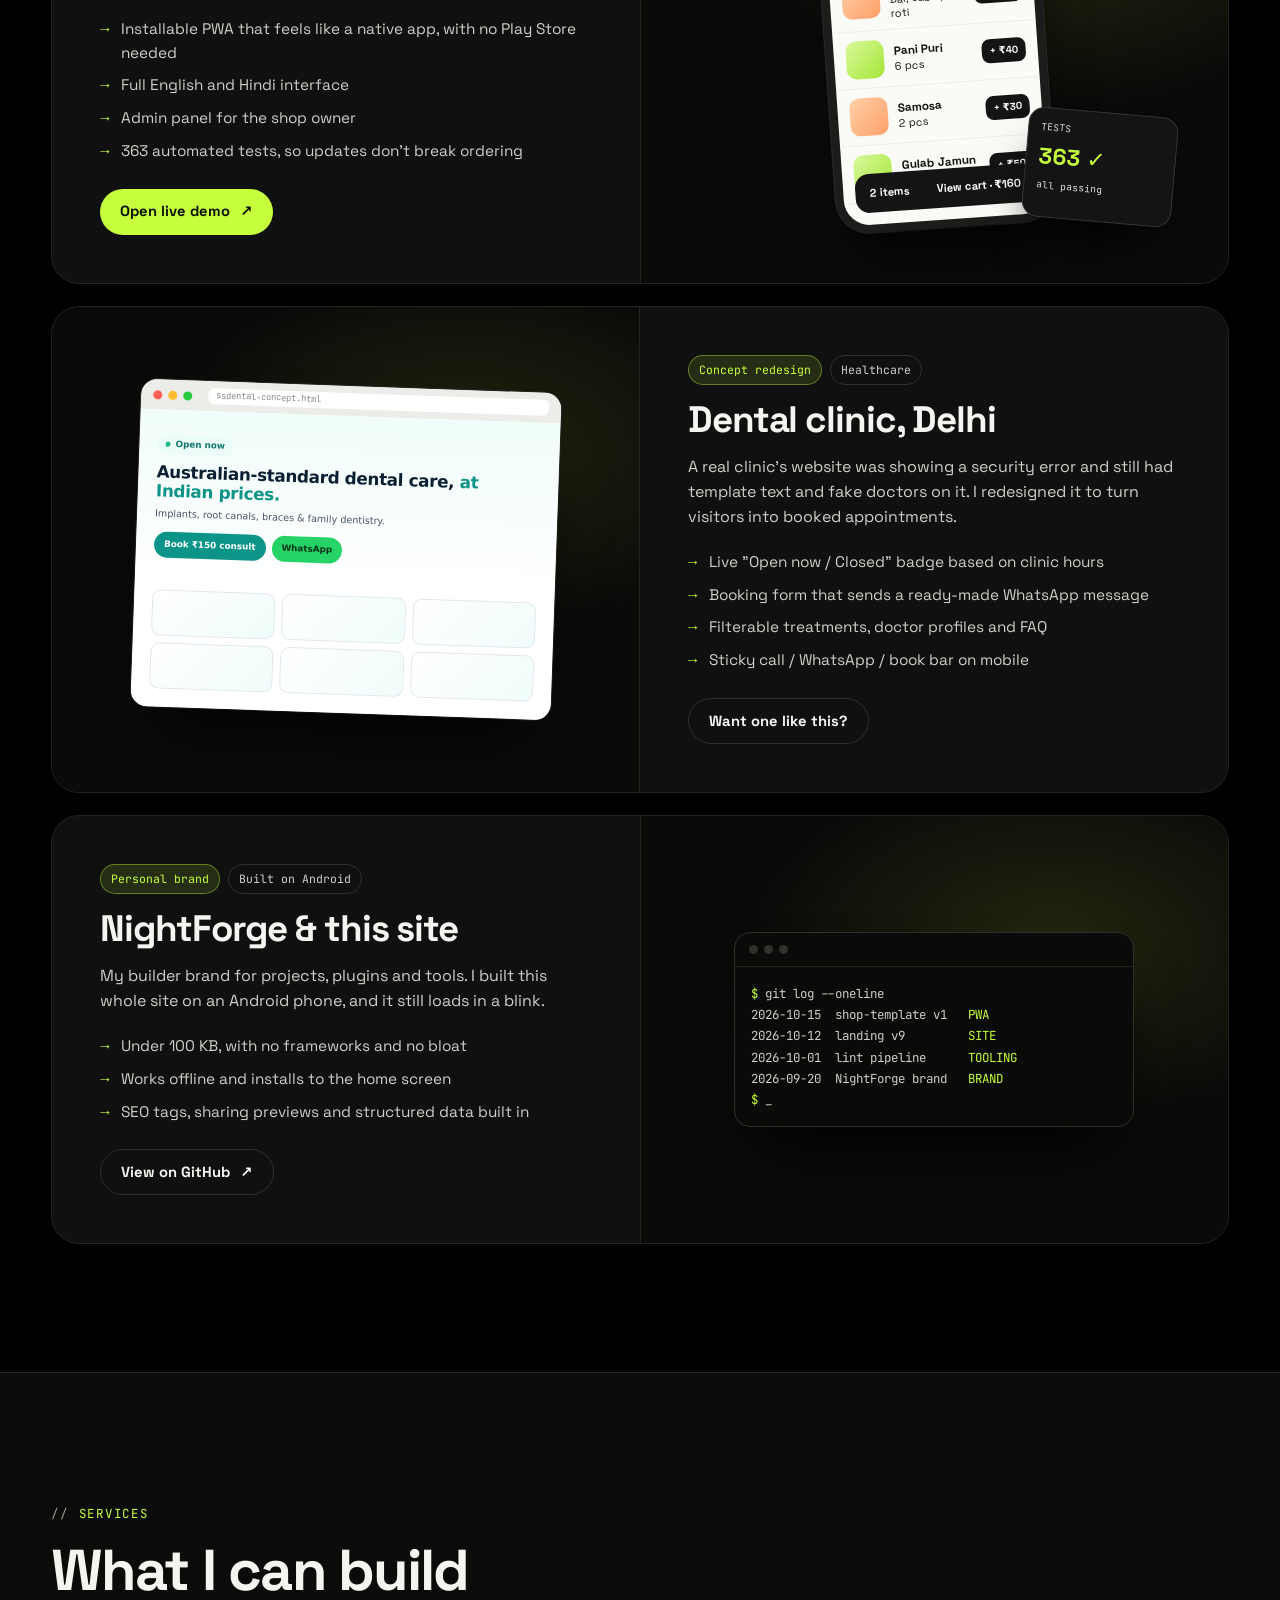
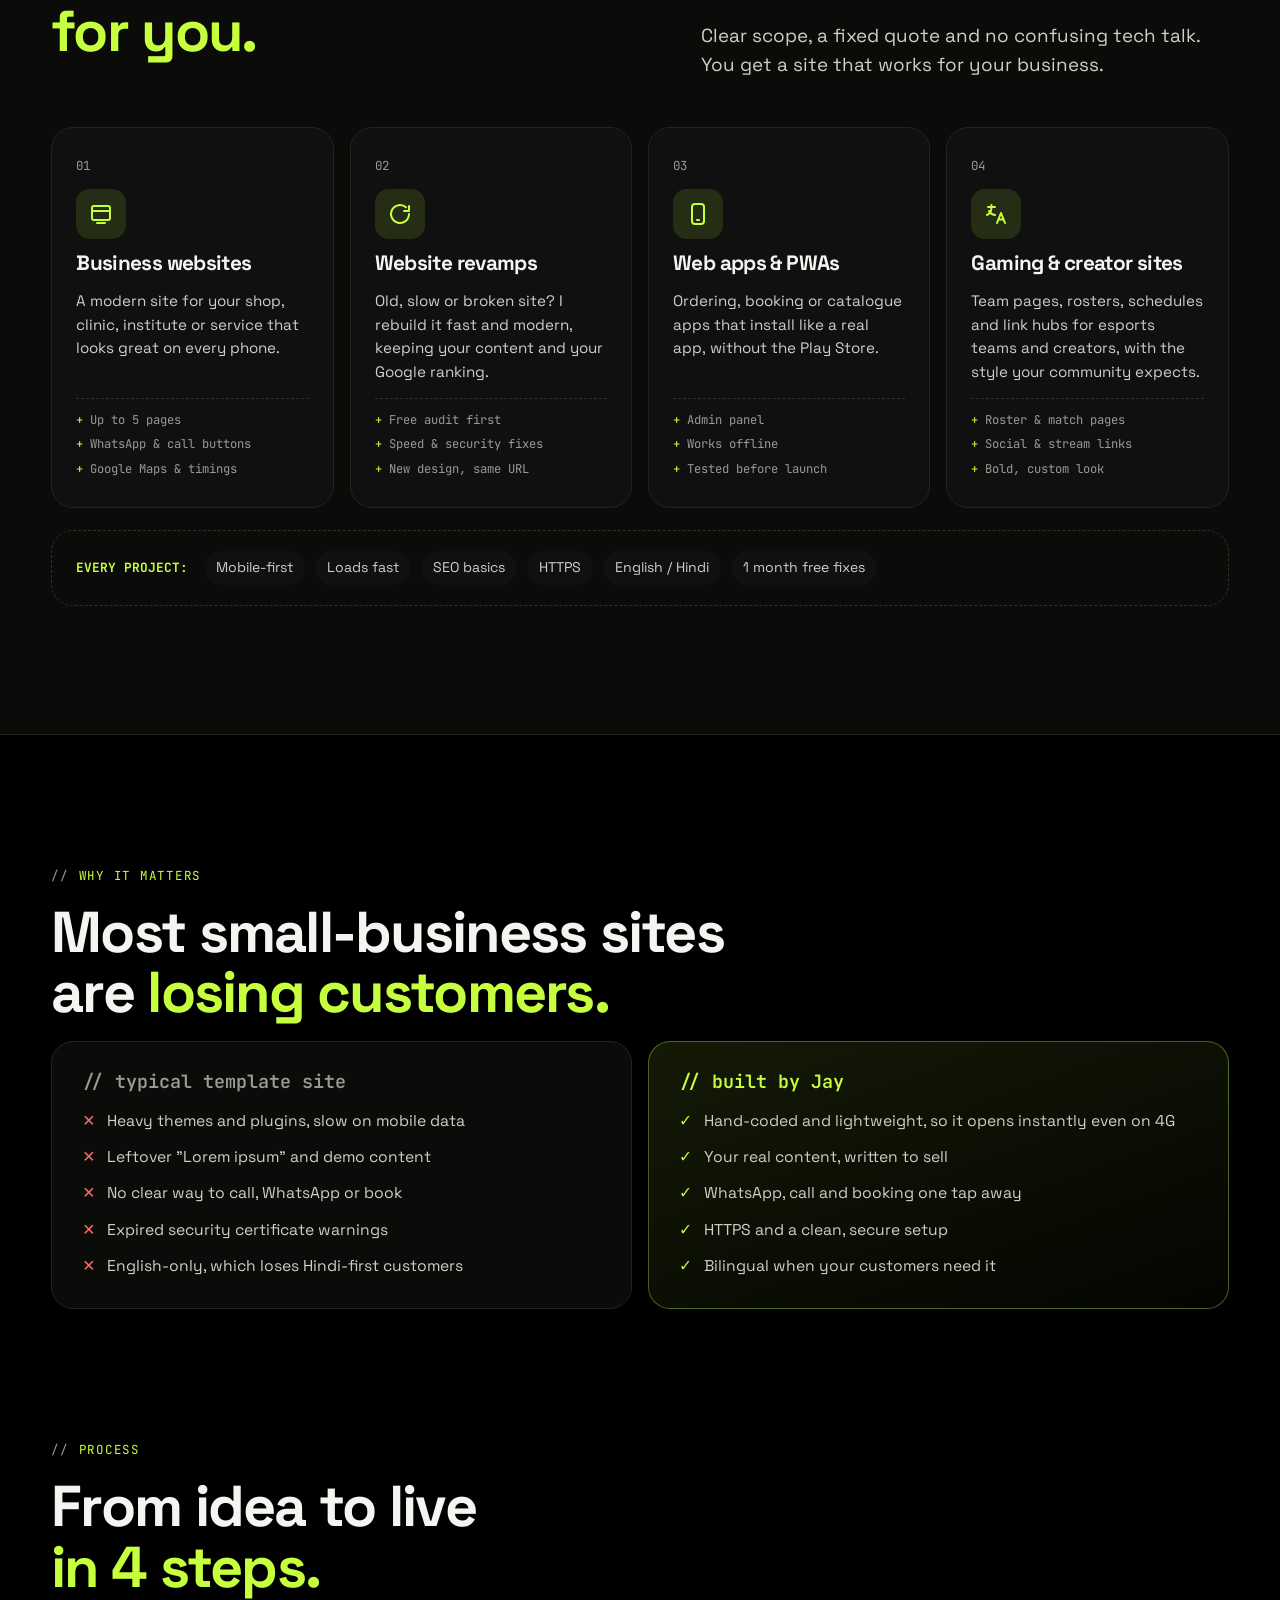
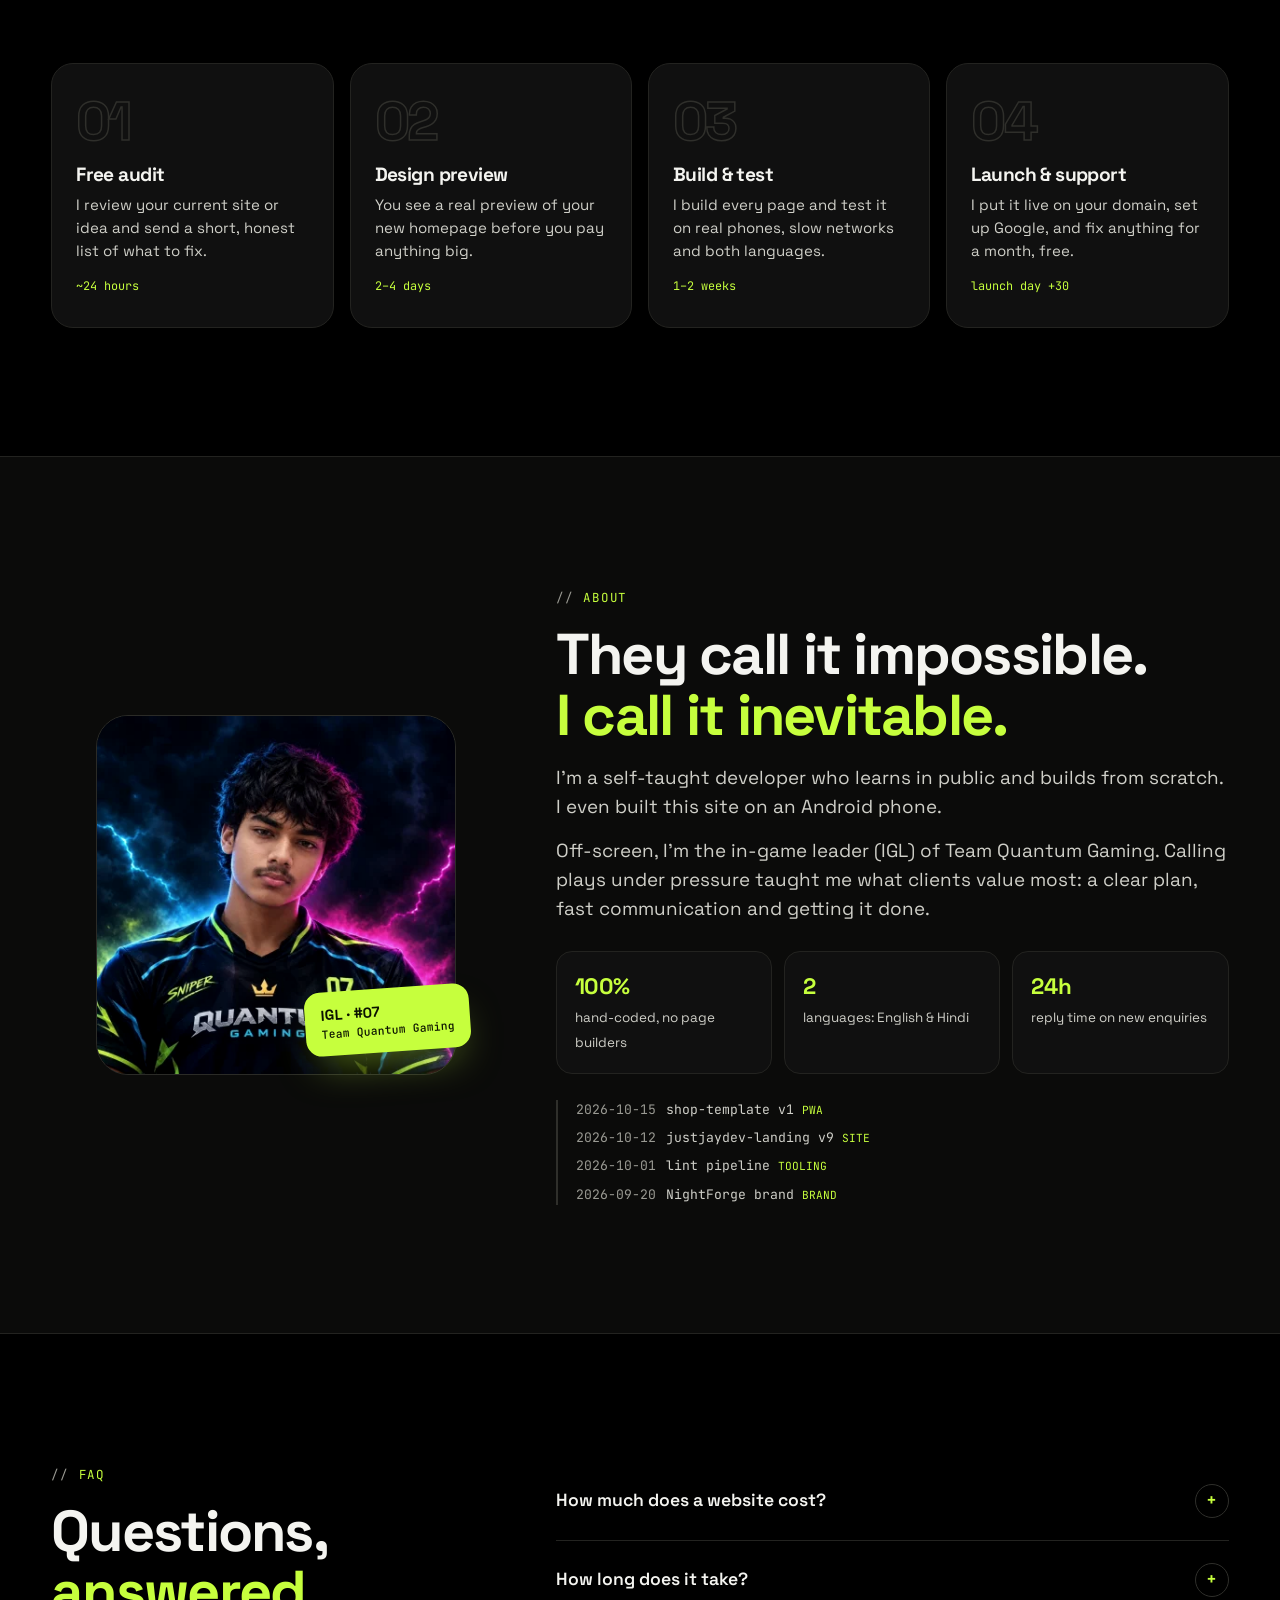
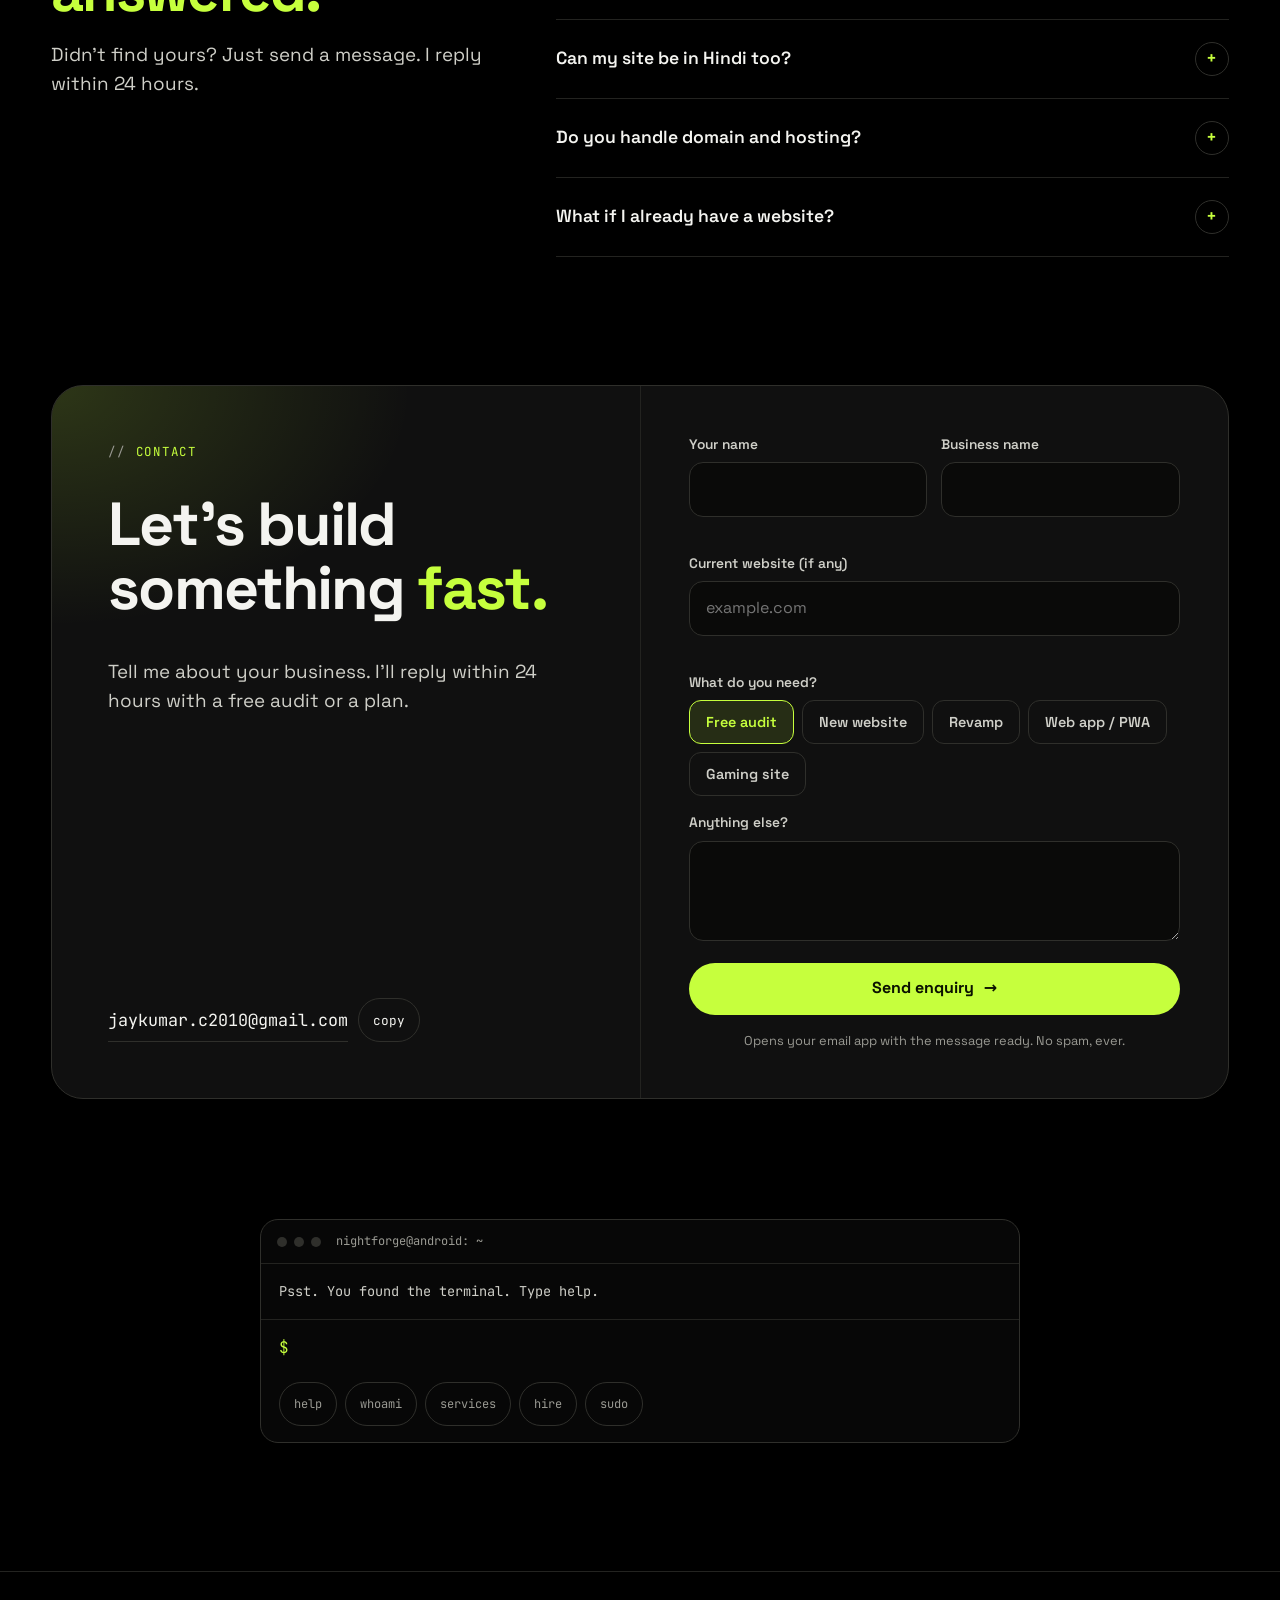
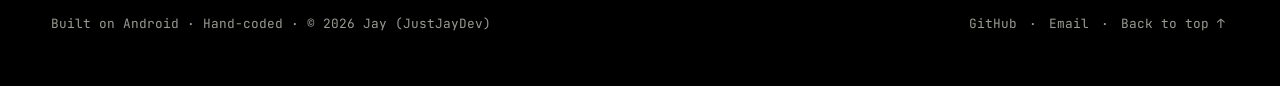
==== commit 02fa6182: "chore: sync test count to 363 (shop app revamp)" ====
--- a/index.html
+++ b/index.html
@@ -93,7 +93,7 @@
       <div class="proof rv">
         <span><b>&lt;100 KB</b> <span data-i18n="pr1">page weight</span></span>
         <span><b>EN + हिन्दी</b> <span data-i18n="pr2">bilingual</span></span>
-        <span><b>89</b> <span data-i18n="pr3">automated tests on my shop app</span></span>
+        <span><b>363</b> <span data-i18n="pr3">automated tests on my shop app</span></span>
         <span><b>PWA</b> <span data-i18n="pr4">installable, app-like</span></span>
       </div>
     </div>
@@ -146,7 +146,7 @@
             <li data-i18n="c1a">Installable PWA that feels like a native app, with no Play Store needed</li>
             <li data-i18n="c1b">Full English and Hindi interface</li>
             <li data-i18n="c1c">Admin panel for the shop owner</li>
-            <li data-i18n="c1d">89 automated tests, so updates don't break checkout</li>
+            <li data-i18n="c1d">363 automated tests, so updates don't break ordering</li>
           </ul>
           <div class="btns">
             <a class="btn btn-accent" href="https://nightforgeio.github.io/shop-template/" target="_blank" rel="noopener"><span data-i18n="live">Open live demo</span> ↗</a>
@@ -162,7 +162,7 @@
             <div class="item"><i></i><div><b>Gulab Jamun</b>2 pcs</div><em>+ ₹50</em></div>
             <div class="ph-cart"><span>2 items</span><span>View cart · ₹160</span></div>
           </div>
-          <div class="phone2">TESTS<b>89 ✓</b>all passing</div>
+          <div class="phone2">TESTS<b>363 ✓</b>all passing</div>
         </div>
       </article>
 
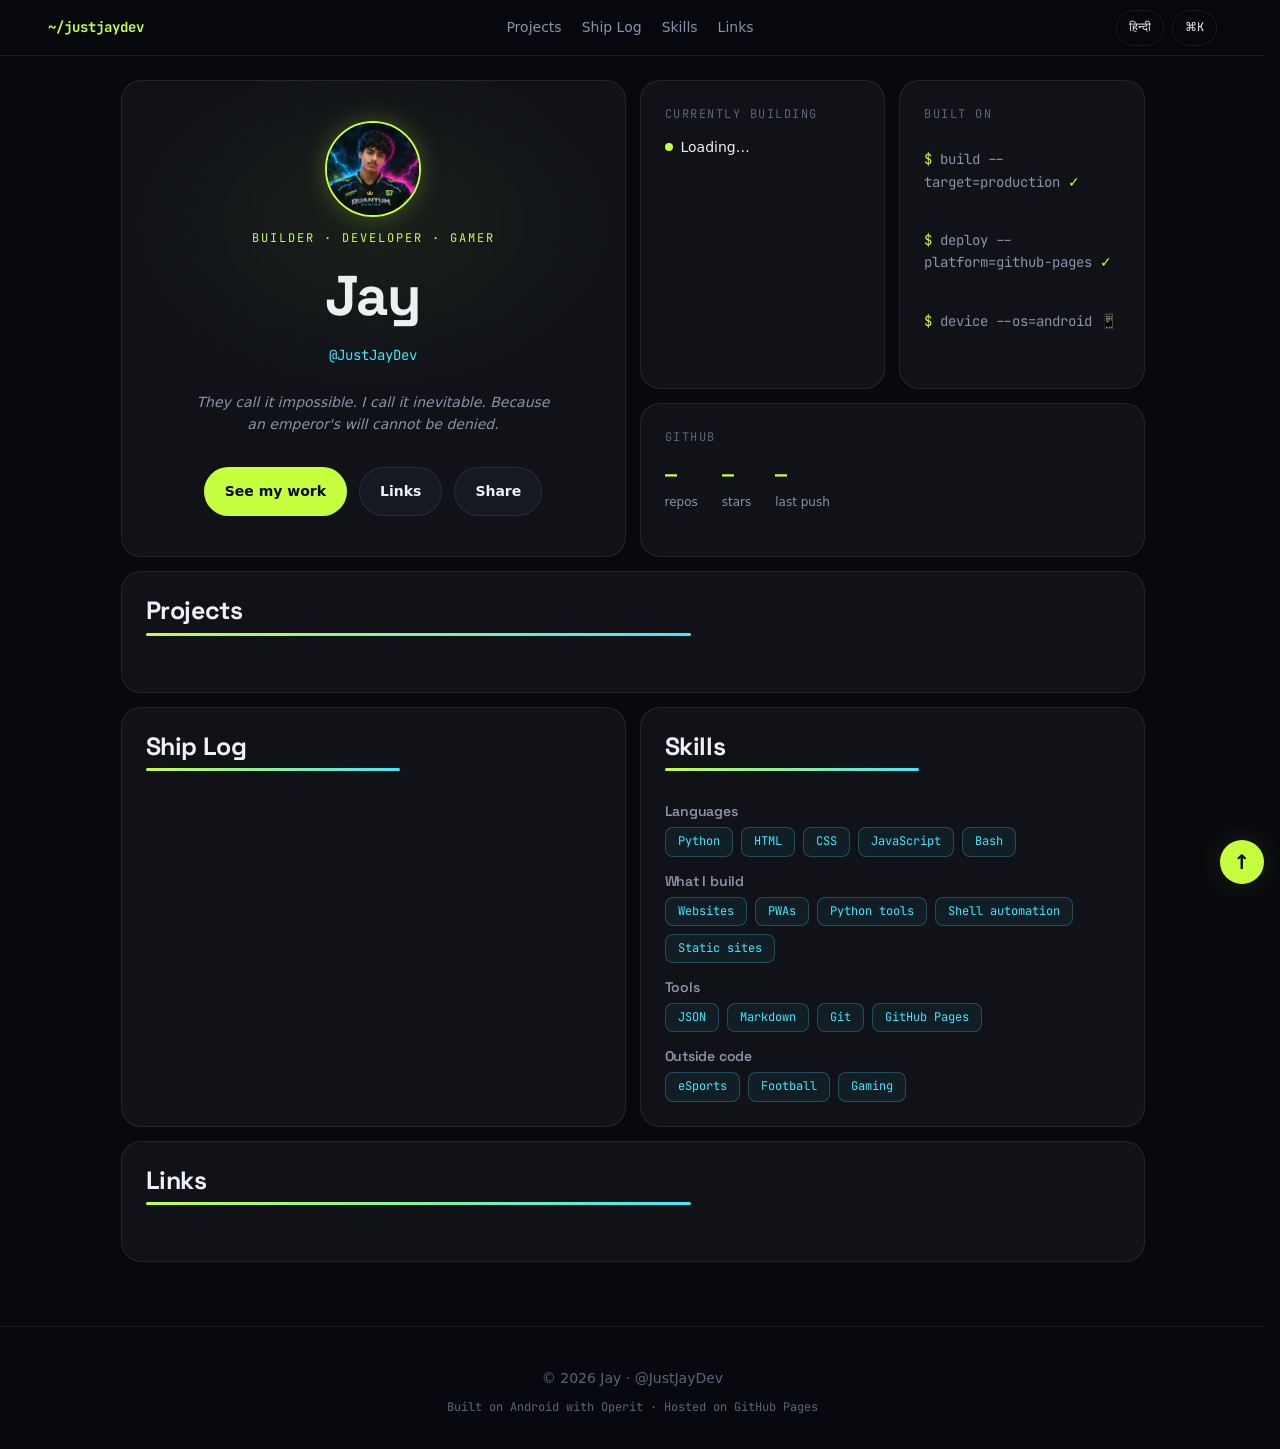
==== commit 35946577: "v10: finalize revamp — updated CSS architecture, i18n, content, SW precache, remove superseded OG im" ====
--- a/index.html
+++ b/index.html
@@ -1,387 +1,334 @@
-<!DOCTYPE html>
+<!doctype html>
 <html lang="en">
-<head>
-<meta charset="utf-8">
-<meta name="viewport" content="width=device-width, initial-scale=1, viewport-fit=cover">
-<title>Jay (JustJayDev) · Fast, modern websites for Indian businesses</title>
-<meta name="description" content="Jay (JustJayDev) builds lightning-fast websites, revamps and installable web apps for Indian shops, clinics, creators and gaming teams, in English and Hindi. Free website audit.">
-<meta name="theme-color" content="#000000">
-<meta name="color-scheme" content="dark">
-<meta name="author" content="Jay (JustJayDev)">
-<link rel="canonical" href="https://nightforgeio.github.io/justjaydev-landing/">
-<meta name="google-site-verification" content="yxH_HOX5ByYovZ9krFg23hR9YTv7EMusiC01OondrV4">
-
-<meta property="og:type" content="website">
-<meta property="og:locale" content="en_IN">
-<meta property="og:locale:alternate" content="hi_IN">
-<meta property="og:site_name" content="Jay (JustJayDev)">
-<meta property="og:title" content="Jay (JustJayDev) · Fast, modern websites">
-<meta property="og:description" content="Websites, revamps and web apps for Indian businesses. Free website audit.">
-<meta property="og:url" content="https://nightforgeio.github.io/justjaydev-landing/">
-<meta property="og:image" content="https://nightforgeio.github.io/justjaydev-landing/assets/share.jpg">
-<meta property="og:image:width" content="1200">
-<meta property="og:image:height" content="630">
-<meta property="og:image:alt" content="Jay (JustJayDev) — fast, modern websites">
-<meta name="twitter:card" content="summary_large_image">
-<meta name="twitter:title" content="Jay (JustJayDev) · Fast, modern websites">
-<meta name="twitter:description" content="Websites, revamps and web apps for Indian businesses. Free website audit.">
-<meta name="twitter:image" content="https://nightforgeio.github.io/justjaydev-landing/assets/share.jpg">
-
-<link rel="icon" type="image/png" sizes="32x32" href="assets/icon-32.png">
-<link rel="icon" type="image/png" sizes="512x512" href="assets/icon-512.png">
-<link rel="apple-touch-icon" sizes="180x180" href="assets/apple-touch-icon.png">
-<link rel="manifest" href="manifest.json">
-
-<script type="application/ld+json">{"@context":"https://schema.org","@type":"Person","name":"Jay","alternateName":"JustJayDev","url":"https://nightforgeio.github.io/justjaydev-landing/","jobTitle":"Web Developer","email":"jaykumar.c2010@gmail.com","knowsAbout":["Web development","Progressive Web Apps","JavaScript","Python","SEO"],"knowsLanguage":["en","hi"],"sameAs":["https://github.com/nightforgeio"],"description":"Self-taught developer building fast, modern websites and installable web apps for Indian businesses, in English and Hindi. Free website audit."}</script>
-
-<script>document.documentElement.classList.add('js');</script>
-<link rel="preload" as="font" type="font/woff2" href="fonts/space-grotesk-var.woff2" crossorigin>
-<link rel="preload" as="font" type="font/woff2" href="fonts/jetbrains-mono-var.woff2" crossorigin>
-<link rel="preload" as="image" href="assets/jay.webp">
-<link rel="stylesheet" href="css/style.css">
-<noscript><style>.rv{opacity:1!important;transform:none!important}</style></noscript>
-</head>
-<body>
-
-
-<a class="skip" href="#work" data-i18n="skip">Skip to my work</a>
-<div class="grain" aria-hidden="true"></div>
-<div class="progress" id="progress" aria-hidden="true"></div>
-
-<header class="nav" id="nav">
-  <div class="wrap nav-in">
-    <a class="logo" href="#top" aria-label="Jay, JustJayDev, home">
-      <img src="assets/jay.webp" alt="" width="38" height="38">
-      <span>JAY<small>@JustJayDev</small></span>
-    </a>
-    <nav class="links" aria-label="Main">
-      <a href="#work" data-i18n="nWork">Work</a>
-      <a href="#services" data-i18n="nServices">Services</a>
-      <a href="#process" data-i18n="nProcess">Process</a>
-      <a href="#about" data-i18n="nAbout">About</a>
-      <a href="#faq" data-i18n="nFaq">FAQ</a>
+  <head>
+    <meta charset="utf-8" />
+    <meta
+      name="viewport"
+      content="width=device-width, initial-scale=1, viewport-fit=cover"
+    />
+    <title>JustJayDev · Jay</title>
+    <meta
+      name="description"
+      content="Jay (JustJayDev): builder, developer, gamer. Projects and links."
+    />
+    <meta name="theme-color" content="#08090e" />
+    <meta
+      name="google-site-verification"
+      content="yxH_HOX5ByYovZ9krFg23hR9YTv7EMusiC01OondrV4"
+    />
+    <link
+      rel="canonical"
+      href="https://nightforgeio.github.io/justjaydev-landing/"
+    />
+    <meta property="og:type" content="website" />
+    <meta property="og:locale" content="en_US" />
+    <meta property="og:locale:alternate" content="hi_IN" />
+    <meta property="og:title" content="JustJayDev · Jay" />
+    <meta
+      property="og:description"
+      content="Builder, developer, gamer. Projects, team and links."
+    />
+    <meta
+      property="og:url"
+      content="https://nightforgeio.github.io/justjaydev-landing/"
+    />
+    <meta
+      property="og:image"
+      content="https://nightforgeio.github.io/justjaydev-landing/assets/share.jpg"
+    />
+    <meta property="og:image:width" content="1200" />
+    <meta property="og:image:height" content="630" />
+    <meta
+      property="og:image:alt"
+      content="JustJayDev — builder, developer, gamer"
+    />
+    <meta name="twitter:card" content="summary_large_image" />
+    <meta name="twitter:title" content="JustJayDev · Jay" />
+    <meta
+      name="twitter:description"
+      content="Builder, developer, gamer. Projects, team and links."
+    />
+    <meta
+      name="twitter:image"
+      content="https://nightforgeio.github.io/justjaydev-landing/assets/share.jpg"
+    />
+    <link rel="icon" type="image/png" sizes="32x32" href="assets/icon-32.png" />
+    <link
+      rel="icon"
+      type="image/png"
+      sizes="512x512"
+      href="assets/icon-512.png"
+    />
+    <link
+      rel="apple-touch-icon"
+      sizes="180x180"
+      href="assets/apple-touch-icon.png"
+    />
+    <link rel="manifest" href="manifest.json" />
+    <meta name="robots" content="index, follow" />
+    <script type="application/ld+json">
+      {
+        "@context": "https://schema.org",
+        "@type": "Person",
+        "name": "Jay",
+        "alternateName": "JustJayDev",
+        "url": "https://nightforgeio.github.io/justjaydev-landing/",
+        "image": "https://nightforgeio.github.io/justjaydev-landing/assets/share.jpg",
+        "jobTitle": "Builder, Developer, Gamer"
+      }
+    </script>
+    <script>
+      document.documentElement.classList.add("js");
+    </script>
+    <link
+      rel="preload"
+      as="font"
+      type="font/woff2"
+      href="fonts/space-grotesk-var.woff2"
+      crossorigin
+    />
+    <link
+      rel="preload"
+      as="font"
+      type="font/woff2"
+      href="fonts/jetbrains-mono-var.woff2"
+      crossorigin
+    />
+    <link rel="stylesheet" href="css/tokens.css" />
+    <link rel="stylesheet" href="css/base.css" />
+    <link rel="stylesheet" href="css/layout.css" />
+    <link rel="stylesheet" href="css/components.css" />
+    <link rel="stylesheet" href="css/sections.css" />
+    <style>
+      @font-face {
+        font-family: "Space Grotesk";
+        src: url("fonts/space-grotesk-var.woff2") format("woff2");
+        font-weight: 300 700;
+        font-display: swap;
+      }
+      @font-face {
+        font-family: "JetBrains Mono";
+        src: url("fonts/jetbrains-mono-var.woff2") format("woff2");
+        font-weight: 100 800;
+        font-display: swap;
+      }
+      @font-face {
+        font-family: "Noto Sans Devanagari";
+        src: url("fonts/noto-sans-devanagari.woff2") format("woff2");
+        font-weight: 100 900;
+        font-display: swap;
+      }
+    </style>
+  </head>
+  <body>
+    <a class="skip" href="#main">Skip to content</a>
+
+    <header class="topbar">
+      <a class="brand" href="#main">~/justjaydev</a>
+      <nav class="nav" aria-label="Sections">
+        <a href="#projects" data-i18n="nav.projects">Projects</a>
+        <a href="#shiplog" data-i18n="nav.shiplog">Ship Log</a>
+        <a href="#skills" data-i18n="nav.skills">Skills</a>
+        <a href="#links" data-i18n="nav.links">Links</a>
+      </nav>
+      <div style="display: flex; gap: var(--sp-2); align-items: center">
+        <button
+          class="lang-btn"
+          id="lang-toggle"
+          type="button"
+          aria-label="Switch language"
+        >
+          हिन्दी
+        </button>
+        <button
+          class="lang-btn"
+          id="palette-trigger"
+          type="button"
+          aria-label="Command palette"
+          title="Ctrl+K"
+        >
+          ⌘K
+        </button>
+      </div>
+    </header>
+
+    <main id="main" class="shell">
+      <div class="bento">
+        <!-- HERO -->
+        <section class="tile tile-hero reveal" id="hero">
+          <img
+            class="hero-avatar"
+            src="assets/jay.webp"
+            alt="Jay (JustJayDev)"
+            width="96"
+            height="96"
+            fetchpriority="high"
+          />
+          <p class="hero-eyebrow" data-i18n="hero.eyebrow">
+            Builder · Developer · Gamer
+          </p>
+          <h1 class="hero-name scramble" data-text="Jay">Jay</h1>
+          <p class="hero-handle">@JustJayDev</p>
+          <p class="hero-quote" data-i18n="hero.quote">
+            They call it impossible. I call it inevitable. Because an emperor's
+            will cannot be denied.
+          </p>
+          <div class="hero-cta">
+            <a class="btn btn--primary" href="#projects" data-i18n="hero.cta1"
+              >See my work</a
+            >
+            <a class="btn" href="#links" data-i18n="hero.cta2">Links</a>
+            <button
+              class="btn"
+              id="share-btn"
+              type="button"
+              hidden
+              data-i18n="hero.share"
+            >
+              Share
+            </button>
+          </div>
+        </section>
+
+        <!-- STATUS -->
+        <section class="tile tile-status reveal" id="status-tile">
+          <span class="tile-label" data-i18n="status.label"
+            >Currently building</span
+          >
+          <div class="status-row">
+            <span class="status-dot" aria-hidden="true"></span>
+            <span class="status-text" id="status-text">Loading…</span>
+          </div>
+          <span class="status-updated" id="status-date"></span>
+        </section>
+
+        <!-- BUILT ON -->
+        <section class="tile tile-buildon reveal" id="buildon-tile">
+          <span class="tile-label" data-i18n="buildon.label">Built on</span>
+          <p class="term-line">
+            build --target=production <span class="ok">✓</span>
+          </p>
+          <p class="term-line">
+            deploy --platform=github-pages <span class="ok">✓</span>
+          </p>
+          <p class="term-line">
+            device --os=android <span class="ok">📱</span>
+          </p>
+        </section>
+
+        <!-- GITHUB STATS -->
+        <section class="tile tile-github reveal" id="github-tile">
+          <span class="tile-label" data-i18n="github.label">GitHub</span>
+          <div class="gh-stats" id="gh-stats">
+            <div class="gh-stat">
+              <strong id="gh-repos">—</strong
+              ><span data-i18n="github.repos">repos</span>
+            </div>
+            <div class="gh-stat">
+              <strong id="gh-stars">—</strong
+              ><span data-i18n="github.stars">stars</span>
+            </div>
+            <div class="gh-stat">
+              <strong id="gh-push">—</strong
+              ><span data-i18n="github.lastPush">last push</span>
+            </div>
+          </div>
+        </section>
+
+        <!-- PROJECTS -->
+        <section class="tile tile-projects reveal" id="projects">
+          <h2 class="section-title" data-i18n="projects.title">Projects</h2>
+          <div class="projects-grid" id="projects-grid">
+            <!-- rendered by render.js -->
+          </div>
+        </section>
+
+        <!-- SHIP LOG -->
+        <section class="tile tile-shiplog reveal" id="shiplog">
+          <h2 class="section-title" data-i18n="shiplog.title">Ship Log</h2>
+          <div id="shiplog-list">
+            <!-- rendered by render.js -->
+          </div>
+        </section>
+
+        <!-- SKILLS -->
+        <section class="tile tile-skills reveal" id="skills">
+          <h2 class="section-title" data-i18n="skills.title">Skills</h2>
+          <div class="skills-list" id="skills-list">
+            <!-- rendered by render.js -->
+          </div>
+        </section>
+
+        <!-- LINKS -->
+        <section class="tile tile-links reveal" id="links">
+          <h2 class="section-title" data-i18n="links.title">Links</h2>
+          <div class="links-grid" id="links-grid">
+            <!-- rendered by render.js -->
+          </div>
+        </section>
+      </div>
+    </main>
+
+    <a class="to-top" href="#main" aria-label="Back to top">↑</a>
+
+    <footer class="footer">
+      <div class="footer-inner shell">
+        <p>© <span id="year">2026</span> Jay · @JustJayDev</p>
+        <p class="build-info" data-i18n="footer.built">
+          Built on Android with Operit · Hosted on GitHub Pages
+        </p>
+      </div>
+    </footer>
+
+    <!-- MOBILE BOTTOM NAV -->
+    <nav class="bottom-nav" aria-label="Mobile navigation">
+      <a href="#hero" aria-label="Home">⌂</a>
+      <a href="#projects" aria-label="Projects">▦</a>
+      <a href="#shiplog" aria-label="Ship Log">☰</a>
+      <a href="#links" aria-label="Links">⚡</a>
     </nav>
-    <div class="nav-r">
-      <button class="lang" id="langBtn" type="button" aria-label="Switch language to Hindi">हिन्दी</button>
-      <a class="btn btn-accent" href="#contact" data-i18n="ctaStart">Start a project</a>
-      <button class="burger" id="burger" type="button" aria-label="Open menu" aria-expanded="false" aria-controls="mmenu"><span></span><span></span><span></span></button>
-    </div>
-  </div>
-  <div class="mmenu" id="mmenu">
-    <a href="#work" data-i18n="nWork">Work</a>
-    <a href="#services" data-i18n="nServices">Services</a>
-    <a href="#process" data-i18n="nProcess">Process</a>
-    <a href="#about" data-i18n="nAbout">About</a>
-    <a href="#faq" data-i18n="nFaq">FAQ</a>
-    <a href="#contact" style="color:var(--accent)" data-i18n="ctaStartArrow">Start a project →</a>
-  </div>
-</header>
-
-<main id="top">
-
-<!-- HERO -->
-<section class="hero">
-  <div class="wrap hero-g">
-    <div>
-      <span class="avail rv"><i></i><span data-i18n="avail">Taking new projects · replies within 24h</span></span>
-      <h1 class="rv hero-h" data-i18n-html="heroH">Websites that load in <span class="strike">seconds</span> <span class="hl">a blink.</span></h1>
-      <p class="lead rv" data-i18n="heroP">I'm Jay, a self-taught developer. I build fast, modern websites and installable web apps for Indian shops, clinics, creators and gaming teams, in English and Hindi.</p>
-      <div class="hero-cta rv">
-        <a class="btn btn-accent" href="#contact"><svg viewBox="0 0 24 24" fill="none" stroke="currentColor" stroke-width="2.2" stroke-linecap="round" stroke-linejoin="round"><circle cx="11" cy="11" r="7"/><path d="m20 20-3.5-3.5"/></svg><span data-i18n="ctaAudit">Get a free website audit</span></a>
-        <a class="btn btn-line" href="#work"><span data-i18n="ctaWork">See my work</span><svg viewBox="0 0 24 24" fill="none" stroke="currentColor" stroke-width="2.2" stroke-linecap="round" stroke-linejoin="round"><path d="M5 12h14M13 6l6 6-6 6"/></svg></a>
-      </div>
-      <div class="proof rv">
-        <span><b>&lt;100 KB</b> <span data-i18n="pr1">page weight</span></span>
-        <span><b>EN + हिन्दी</b> <span data-i18n="pr2">bilingual</span></span>
-        <span><b>363</b> <span data-i18n="pr3">automated tests on my shop app</span></span>
-        <span><b>PWA</b> <span data-i18n="pr4">installable, app-like</span></span>
+
+    <!-- COMMAND PALETTE -->
+    <div
+      class="palette-overlay"
+      id="palette-overlay"
+      role="dialog"
+      aria-modal="true"
+      aria-label="Command palette"
+    >
+      <div class="palette">
+        <input
+          type="text"
+          id="palette-input"
+          placeholder="Type a command…"
+          autocomplete="off"
+        />
+        <div class="palette-results" id="palette-results"></div>
       </div>
     </div>
 
-    <aside class="idcard rv" aria-label="Quick facts about Jay">
-      <div class="id-top">
-        <img src="assets/jay.webp" alt="Jay (JustJayDev)" width="76" height="76">
-        <div><b>Jay</b><span>@JustJayDev · NightForge</span></div>
-      </div>
-      <dl class="id-rows">
-        <div><dt data-i18n="idRole">role</dt><dd data-i18n="idRoleV">web developer</dd></div>
-        <div><dt data-i18n="idStack">stack</dt><dd>HTML · CSS · JS · Python</dd></div>
-        <div><dt data-i18n="idSpec">specialty</dt><dd data-i18n="idSpecV">fast sites · PWAs</dd></div>
-        <div><dt data-i18n="idStatus">status</dt><dd class="acc" data-i18n="idStatusV">● available</dd></div>
-      </dl>
-      <div class="speed" id="speedBox">
-        <small data-i18n="spLbl">This page loaded in</small>
-        <b id="speedVal">fast</b>
-        <p data-i18n="spNote">Measured live in your browser. Your site could be this quick.</p>
-      </div>
-    </aside>
-  </div>
-</section>
-
-<div class="marq" aria-hidden="true">
-  <div class="marq-t">
-    <span>HTML</span><span>CSS</span><span>JavaScript</span><span>Python</span><span>Progressive Web Apps</span><span>Bilingual UI</span><span>GitHub Pages</span><span>Shell automation</span><span>Git</span><span>Automated testing</span>
-    <span>HTML</span><span>CSS</span><span>JavaScript</span><span>Python</span><span>Progressive Web Apps</span><span>Bilingual UI</span><span>GitHub Pages</span><span>Shell automation</span><span>Git</span><span>Automated testing</span>
-  </div>
-</div>
-
-<!-- WORK -->
-<section id="work">
-  <div class="wrap">
-    <div class="head">
-      <div>
-        <span class="kicker rv" data-i18n="kWork">Selected work</span>
-        <h2 class="rv" data-i18n-html="workH">Shipped, tested,<br><span class="hl">live.</span></h2>
-      </div>
-      <p class="lead rv" style="max-width:42ch" data-i18n="workP">Real projects you can open and try. No mockups pretending to be clients.</p>
-    </div>
-
-    <div class="work">
-      <article class="case rv">
-        <div class="case-txt">
-          <div class="case-meta"><span class="tag acc">PWA</span><span class="tag" data-i18n="tFood">Food &amp; retail</span><span class="tag">EN + हिन्दी</span></div>
-          <h3>shop-template</h3>
-          <p data-i18n="c1P">A bilingual ordering app for food shops. Customers browse the menu and order from their phone. The owner manages items from an admin panel.</p>
-          <ul>
-            <li data-i18n="c1a">Installable PWA that feels like a native app, with no Play Store needed</li>
-            <li data-i18n="c1b">Full English and Hindi interface</li>
-            <li data-i18n="c1c">Admin panel for the shop owner</li>
-            <li data-i18n="c1d">363 automated tests, so updates don't break ordering</li>
-          </ul>
-          <div class="btns">
-            <a class="btn btn-accent" href="https://nightforgeio.github.io/shop-template/" target="_blank" rel="noopener"><span data-i18n="live">Open live demo</span> ↗</a>
-          </div>
-        </div>
-        <div class="case-vis" aria-hidden="true">
-          <div class="phone">
-            <div class="ph-top"><b>Sharma Snacks</b><small>Order in 2 taps</small><span class="ph-lang">EN | हि</span></div>
-            <div class="ph-cats"><span class="on">All</span><span>Thali</span><span>Chaat</span><span>Sweets</span></div>
-            <div class="item"><i></i><div><b>Veg Thali</b>Dal, sabzi, 4 roti</div><em>+ ₹120</em></div>
-            <div class="item"><i></i><div><b>Pani Puri</b>6 pcs</div><em>+ ₹40</em></div>
-            <div class="item"><i></i><div><b>Samosa</b>2 pcs</div><em>+ ₹30</em></div>
-            <div class="item"><i></i><div><b>Gulab Jamun</b>2 pcs</div><em>+ ₹50</em></div>
-            <div class="ph-cart"><span>2 items</span><span>View cart · ₹160</span></div>
-          </div>
-          <div class="phone2">TESTS<b>363 ✓</b>all passing</div>
-        </div>
-      </article>
-
-      <article class="case rev rv">
-        <div class="case-txt">
-          <div class="case-meta"><span class="tag acc" data-i18n="tConcept">Concept redesign</span><span class="tag" data-i18n="tHealth">Healthcare</span></div>
-          <h3 data-i18n="c2H">Dental clinic, Delhi</h3>
-          <p data-i18n="c2P">A real clinic's website was showing a security error and still had template text and fake doctors on it. I redesigned it to turn visitors into booked appointments.</p>
-          <ul>
-            <li data-i18n="c2a">Live "Open now / Closed" badge based on clinic hours</li>
-            <li data-i18n="c2b">Booking form that sends a ready-made WhatsApp message</li>
-            <li data-i18n="c2c">Filterable treatments, doctor profiles and FAQ</li>
-            <li data-i18n="c2d">Sticky call / WhatsApp / book bar on mobile</li>
-          </ul>
-          <div class="btns"><a class="btn btn-line" href="#contact" data-i18n="c2Btn">Want one like this?</a></div>
-        </div>
-        <div class="case-vis" aria-hidden="true">
-          <div class="browser">
-            <div class="bar"><i></i><i></i><i></i><span>ssdental-concept.html</span></div>
-            <div class="b-hero"><span class="b-chip">Open now</span><b>Australian-standard dental care, <em>at Indian prices.</em></b><p>Implants, root canals, braces &amp; family dentistry.</p><div class="b-btns"><span>Book ₹150 consult</span><span>WhatsApp</span></div></div>
-            <div class="b-grid"><div></div><div></div><div></div><div></div><div></div><div></div></div>
-          </div>
-        </div>
-      </article>
-
-      <article class="case rv">
-        <div class="case-txt">
-          <div class="case-meta"><span class="tag acc" data-i18n="tBrand">Personal brand</span><span class="tag" data-i18n="tAndroid">Built on Android</span></div>
-          <h3>NightForge &amp; this site</h3>
-          <p data-i18n="c3P">My builder brand for projects, plugins and tools. I built this whole site on an Android phone, and it still loads in a blink.</p>
-          <ul>
-            <li data-i18n="c3a">Under 100 KB, with no frameworks and no bloat</li>
-            <li data-i18n="c3b">Works offline and installs to the home screen</li>
-            <li data-i18n="c3c">SEO tags, sharing previews and structured data built in</li>
-          </ul>
-          <div class="btns"><a class="btn btn-line" href="https://github.com/nightforgeio" target="_blank" rel="noopener"><span data-i18n="gh">View on GitHub</span> ↗</a></div>
-        </div>
-        <div class="case-vis" aria-hidden="true">
-          <div class="tmock"><div class="bar"><i></i><i></i><i></i></div><pre><span class="g">$</span> git log --oneline
-2026-10-15  shop-template v1   <span class="g">PWA</span>
-2026-10-12  landing v9         <span class="g">SITE</span>
-2026-10-01  lint pipeline      <span class="g">TOOLING</span>
-2026-09-20  NightForge brand   <span class="g">BRAND</span>
-<span class="g">$</span> _</pre></div>
-        </div>
-      </article>
-    </div>
-  </div>
-</section>
-
-<!-- SERVICES -->
-<section id="services" style="background:var(--bg-2);border-block:1px solid var(--line)">
-  <div class="wrap">
-    <div class="head">
-      <div>
-        <span class="kicker rv" data-i18n="kSvc">Services</span>
-        <h2 class="rv" data-i18n-html="svcH">What I can build<br><span class="hl">for you.</span></h2>
-      </div>
-      <p class="lead rv" style="max-width:44ch" data-i18n="svcP">Clear scope, a fixed quote and no confusing tech talk. You get a site that works for your business.</p>
-    </div>
-    <div class="svc-g">
-      <article class="svc rv"><span class="n">01</span><div class="ic"><svg viewBox="0 0 24 24" fill="none" stroke="currentColor" stroke-width="2" stroke-linecap="round" stroke-linejoin="round"><rect x="3" y="4" width="18" height="14" rx="2"/><path d="M3 9h18M8 21h8"/></svg></div><h3 data-i18n="s1H">Business websites</h3><p data-i18n="s1P">A modern site for your shop, clinic, institute or service that looks great on every phone.</p><ul><li data-i18n="s1a">Up to 5 pages</li><li data-i18n="s1b">WhatsApp &amp; call buttons</li><li data-i18n="s1c">Google Maps &amp; timings</li></ul></article>
-      <article class="svc rv"><span class="n">02</span><div class="ic"><svg viewBox="0 0 24 24" fill="none" stroke="currentColor" stroke-width="2" stroke-linecap="round" stroke-linejoin="round"><path d="M21 12a9 9 0 1 1-3-6.7"/><path d="M21 4v5h-5"/></svg></div><h3 data-i18n="s2H">Website revamps</h3><p data-i18n="s2P">Old, slow or broken site? I rebuild it fast and modern, keeping your content and your Google ranking.</p><ul><li data-i18n="s2a">Free audit first</li><li data-i18n="s2b">Speed &amp; security fixes</li><li data-i18n="s2c">New design, same URL</li></ul></article>
-      <article class="svc rv"><span class="n">03</span><div class="ic"><svg viewBox="0 0 24 24" fill="none" stroke="currentColor" stroke-width="2" stroke-linecap="round" stroke-linejoin="round"><rect x="6" y="2" width="12" height="20" rx="3"/><path d="M11 18h2"/></svg></div><h3 data-i18n="s3H">Web apps &amp; PWAs</h3><p data-i18n="s3P">Ordering, booking or catalogue apps that install like a real app, without the Play Store.</p><ul><li data-i18n="s3a">Admin panel</li><li data-i18n="s3b">Works offline</li><li data-i18n="s3c">Tested before launch</li></ul></article>
-      <article class="svc rv"><span class="n">04</span><div class="ic"><svg viewBox="0 0 24 24" fill="none" stroke="currentColor" stroke-width="2" stroke-linecap="round" stroke-linejoin="round"><path d="M4 5h7M7.5 3v2c0 4-2 7-4.5 8"/><path d="M5 9c1 2 3 3.5 6 4"/><path d="M13 21l4-10 4 10M14.5 17.5h5"/></svg></div><h3 data-i18n="s4H">Gaming &amp; creator sites</h3><p data-i18n="s4P">Team pages, rosters, schedules and link hubs for esports teams and creators, with the style your community expects.</p><ul><li data-i18n="s4a">Roster &amp; match pages</li><li data-i18n="s4b">Social &amp; stream links</li><li data-i18n="s4c">Bold, custom look</li></ul></article>
-    </div>
-    <div class="incl rv"><b data-i18n="inclLbl">EVERY PROJECT:</b><span data-i18n="i1">Mobile-first</span><span data-i18n="i2">Loads fast</span><span data-i18n="i3">SEO basics</span><span data-i18n="i4">HTTPS</span><span data-i18n="i5">English / Hindi</span><span data-i18n="i6">1 month free fixes</span></div>
-  </div>
-</section>
-
-<!-- COMPARE -->
-<section id="why">
-  <div class="wrap">
-    <span class="kicker rv" data-i18n="kWhy">Why it matters</span>
-    <h2 class="rv" data-i18n-html="whyH">Most small-business sites<br>are <span class="hl">losing customers.</span></h2>
-    <div class="cmp">
-      <div class="cmp-col bad rv"><h3 data-i18n="badH">// typical template site</h3><ul>
-        <li data-i18n="b1">Heavy themes and plugins, slow on mobile data</li>
-        <li data-i18n="b2">Leftover "Lorem ipsum" and demo content</li>
-        <li data-i18n="b3">No clear way to call, WhatsApp or book</li>
-        <li data-i18n="b4">Expired security certificate warnings</li>
-        <li data-i18n="b5">English-only, which loses Hindi-first customers</li></ul></div>
-      <div class="cmp-col good rv"><h3 data-i18n="goodH">// built by Jay</h3><ul>
-        <li data-i18n="g1">Hand-coded and lightweight, so it opens instantly even on 4G</li>
-        <li data-i18n="g2">Your real content, written to sell</li>
-        <li data-i18n="g3">WhatsApp, call and booking one tap away</li>
-        <li data-i18n="g4">HTTPS and a clean, secure setup</li>
-        <li data-i18n="g5">Bilingual when your customers need it</li></ul></div>
-    </div>
-  </div>
-</section>
-
-<!-- PROCESS -->
-<section id="process" style="padding-top:0">
-  <div class="wrap">
-    <div class="head">
-      <div>
-        <span class="kicker rv" data-i18n="kProc">Process</span>
-        <h2 class="rv" data-i18n-html="procH">From idea to live<br><span class="hl">in 4 steps.</span></h2>
-      </div>
-    </div>
-    <div class="steps">
-      <div class="step rv"><div class="num">01</div><h3 data-i18n="p1H">Free audit</h3><p data-i18n="p1P">I review your current site or idea and send a short, honest list of what to fix.</p><span class="time" data-i18n="p1T">~24 hours</span></div>
-      <div class="step rv"><div class="num">02</div><h3 data-i18n="p2H">Design preview</h3><p data-i18n="p2P">You see a real preview of your new homepage before you pay anything big.</p><span class="time" data-i18n="p2T">2–4 days</span></div>
-      <div class="step rv"><div class="num">03</div><h3 data-i18n="p3H">Build &amp; test</h3><p data-i18n="p3P">I build every page and test it on real phones, slow networks and both languages.</p><span class="time" data-i18n="p3T">1–2 weeks</span></div>
-      <div class="step rv"><div class="num">04</div><h3 data-i18n="p4H">Launch &amp; support</h3><p data-i18n="p4P">I put it live on your domain, set up Google, and fix anything for a month, free.</p><span class="time" data-i18n="p4T">launch day +30</span></div>
-    </div>
-  </div>
-</section>
-
-<!-- ABOUT -->
-<section id="about" style="background:var(--bg-2);border-block:1px solid var(--line)">
-  <div class="wrap about-g">
-    <div class="about-ph rv">
-      <img src="assets/jay.webp" alt="Portrait of Jay" width="360" height="360" loading="lazy">
-      <div class="badge">IGL · #07<small>Team Quantum Gaming</small></div>
-    </div>
-    <div>
-      <span class="kicker rv" data-i18n="kAbout">About</span>
-      <h2 class="rv" data-i18n-html="aboutH">They call it impossible.<br><span class="hl">I call it inevitable.</span></h2>
-      <p class="lead rv" data-i18n="aboutP1">I'm a self-taught developer who learns in public and builds from scratch. I even built this site on an Android phone.</p>
-      <p class="lead rv" style="margin-top:14px" data-i18n="aboutP2">Off-screen, I'm the in-game leader (IGL) of Team Quantum Gaming. Calling plays under pressure taught me what clients value most: a clear plan, fast communication and getting it done.</p>
-      <div class="facts rv">
-        <div class="fact"><b>100%</b><span data-i18n="f1">hand-coded, no page builders</span></div>
-        <div class="fact"><b>2</b><span data-i18n="f2">languages: English &amp; Hindi</span></div>
-        <div class="fact"><b>24h</b><span data-i18n="f3">reply time on new enquiries</span></div>
-      </div>
-      <div class="log rv" aria-label="Ship log">
-        <div><span>2026-10-15</span>shop-template v1<em>PWA</em></div>
-        <div><span>2026-10-12</span>justjaydev-landing v9<em>SITE</em></div>
-        <div><span>2026-10-01</span>lint pipeline<em>TOOLING</em></div>
-        <div><span>2026-09-20</span>NightForge brand<em>BRAND</em></div>
-      </div>
-    </div>
-  </div>
-</section>
-
-<!-- FAQ -->
-<section id="faq">
-  <div class="wrap faq-g">
-    <div>
-      <span class="kicker rv" data-i18n="kFaq">FAQ</span>
-      <h2 class="rv" data-i18n-html="faqH">Questions,<br><span class="hl">answered.</span></h2>
-      <p class="lead rv" data-i18n="faqP">Didn't find yours? Just send a message. I reply within 24 hours.</p>
-    </div>
-    <div class="rv">
-      <details class="q"><summary><span data-i18n="q1">How much does a website cost?</span><i aria-hidden="true">+</i></summary><p data-i18n="a1">It depends on pages and features. After the free audit you get a fixed quote, so there are no surprise bills. Small business sites are designed to be affordable.</p></details>
-      <details class="q"><summary><span data-i18n="q2">How long does it take?</span><i aria-hidden="true">+</i></summary><p data-i18n="a2">A typical business site takes 1–2 weeks from approved preview to launch. Web apps with admin panels take longer, and you'll get a clear timeline upfront.</p></details>
-      <details class="q"><summary><span data-i18n="q3">Can my site be in Hindi too?</span><i aria-hidden="true">+</i></summary><p data-i18n="a3">Yes. I build bilingual English and Hindi sites with a one-tap language switch, just like this one.</p></details>
-      <details class="q"><summary><span data-i18n="q4">Do you handle domain and hosting?</span><i aria-hidden="true">+</i></summary><p data-i18n="a4">Yes. I can set up your domain, free or low-cost hosting and HTTPS, so you don't have to touch anything technical.</p></details>
-      <details class="q"><summary><span data-i18n="q5">What if I already have a website?</span><i aria-hidden="true">+</i></summary><p data-i18n="a5">Perfect. Start with the free audit. I'll show you exactly what's slowing it down or losing customers, and whether a fix or a full revamp makes more sense.</p></details>
-    </div>
-  </div>
-</section>
-
-<!-- CONTACT -->
-<section id="contact" class="contact" style="padding-top:0">
-  <div class="wrap">
-    <div class="cbox rv">
-      <div class="c-l">
-        <span class="kicker" data-i18n="kContact">Contact</span>
-        <h2 data-i18n-html="cH">Let's build<br>something <span class="hl">fast.</span></h2>
-        <p class="lead" data-i18n="cP">Tell me about your business. I'll reply within 24 hours with a free audit or a plan.</p>
-        <div class="mail"><a href="mailto:jaykumar.c2010@gmail.com" id="mailLink">jaykumar.c2010@gmail.com</a><button class="copy" id="copyBtn" type="button" data-i18n="copy">copy</button></div>
-      </div>
-      <form class="cf" id="cf" novalidate>
-        <div class="row2">
-          <div class="fld"><label for="cName" data-i18n="fName">Your name</label><input id="cName" autocomplete="name"><span class="err" aria-live="polite"></span></div>
-          <div class="fld"><label for="cBiz" data-i18n="fBiz">Business name</label><input id="cBiz" autocomplete="organization"><span class="err" aria-live="polite"></span></div>
-        </div>
-        <div class="fld"><label for="cSite" data-i18n="fSite">Current website (if any)</label><input id="cSite" inputmode="url" placeholder="example.com"><span class="err" aria-live="polite"></span></div>
-        <div class="fld"><span class="lbl" id="needLbl" data-i18n="fNeed">What do you need?</span>
-          <div class="chips" role="group" aria-labelledby="needLbl" id="needChips">
-            <button type="button" class="chip" aria-pressed="true" data-v="Free audit" data-i18n="ch1">Free audit</button>
-            <button type="button" class="chip" aria-pressed="false" data-v="New website" data-i18n="ch2">New website</button>
-            <button type="button" class="chip" aria-pressed="false" data-v="Revamp" data-i18n="ch3">Revamp</button>
-            <button type="button" class="chip" aria-pressed="false" data-v="Web app / PWA" data-i18n="ch4">Web app / PWA</button>
-            <button type="button" class="chip" aria-pressed="false" data-v="Gaming / creator site" data-i18n="ch5">Gaming site</button>
-          </div>
-        </div>
-        <div class="fld"><label for="cMsg" data-i18n="fMsg">Anything else?</label><textarea id="cMsg"></textarea></div>
-        <button class="btn btn-accent" type="submit"><span data-i18n="fSend">Send enquiry</span> →</button>
-        <small id="sendNote" data-i18n="fNote">Opens your email app with the message ready. No spam, ever.</small>
-      </form>
-      <div class="sent" id="sent" role="status" aria-live="polite" tabindex="-1">
-        <div class="ok"><svg viewBox="0 0 24 24" fill="none" stroke="currentColor" stroke-width="3" stroke-linecap="round" stroke-linejoin="round"><path d="M20 6 9 17l-5-5"/></svg></div>
-        <h3 data-i18n="sH">Almost there!</h3>
-        <p id="sentP"></p>
-        <div class="acts"><a class="btn btn-accent" id="sendLink" target="_blank" rel="noopener" data-i18n="sBtn">Send message</a><button class="btn btn-line" type="button" id="editBtn" data-i18n="sEdit">Edit</button></div>
-      </div>
-    </div>
-  </div>
-</section>
-
-<!-- TERMINAL EASTER EGG -->
-<section class="egg" aria-label="Interactive terminal">
-  <div class="wrap">
-    <div class="term rv">
-      <div class="bar"><i></i><i></i><i></i><span>nightforge@android: ~</span></div>
-      <div class="term-body" id="termBody" aria-live="polite"><p class="term-line" data-i18n="tWelcome">Psst. You found the terminal. Type help.</p></div>
-      <div class="term-in"><span>$</span><input id="termIn" type="text" autocomplete="off" autocapitalize="off" spellcheck="false" aria-label="Terminal command"></div>
-      <div class="term-hint"><button type="button" data-cmd="help">help</button><button type="button" data-cmd="whoami">whoami</button><button type="button" data-cmd="services">services</button><button type="button" data-cmd="hire">hire</button><button type="button" data-cmd="sudo">sudo</button></div>
-    </div>
-  </div>
-</section>
-
-</main>
-
-<footer>
-  <div class="wrap foot">
-    <span data-i18n="foot">Built on Android · Hand-coded · © <span id="yr">2026</span> Jay (JustJayDev)</span>
-    <span><a href="https://github.com/nightforgeio" target="_blank" rel="noopener">GitHub</a> · <a href="mailto:jaykumar.c2010@gmail.com">Email</a> · <a href="#top" data-i18n="top">Back to top ↑</a></span>
-  </div>
-</footer>
-
-<nav class="mbar" id="mbar" aria-label="Quick contact">
-  <a href="mailto:jaykumar.c2010@gmail.com" style="border:1.5px solid var(--line-2)" id="mbarAlt"><span data-i18n="mMail">Email</span></a>
-  <a href="#contact" style="background:var(--accent);color:var(--accent-ink)" data-i18n="ctaAuditShort">Free audit →</a>
-</nav>
-<script src="js/main.js" defer></script>
-</body>
+    <noscript>
+      <style>
+        .js .reveal {
+          opacity: 1;
+          transform: none;
+        }
+        .bento {
+          display: block;
+        }
+        .tile {
+          margin-bottom: 16px;
+        }
+      </style>
+      <p style="text-align: center; padding: 20px; color: #c6ff3d">
+        This site works best with JavaScript enabled.
+      </p>
+    </noscript>
+
+    <script src="js/i18n.js" defer></script>
+    <script src="js/render.js" defer></script>
+    <script src="js/motion.js" defer></script>
+    <script src="js/palette.js" defer></script>
+    <script src="js/extras.js" defer></script>
+  </body>
 </html>
--- a/css/tokens.css
+++ b/css/tokens.css
@@ -0,0 +1,74 @@
+/* ============================================================
+   TOKENS — the single source of truth for the design system.
+   Every value below is a decision; nothing else in CSS gets
+   to invent its own numbers.
+   ============================================================ */
+
+:root {
+  /* ---- color ---- */
+  --c-bg: #08090e;
+  --c-surface: #101218;
+  --c-surface-2: #161922;
+  --c-border: rgba(255, 255, 255, 0.08);
+  --c-border-strong: rgba(255, 255, 255, 0.16);
+  --c-text: #edf0f7;
+  --c-text-muted: #8b92a8;
+  --c-text-dim: #5c6378;
+  --c-accent: #c6ff3d; /* electric lime — the forge */
+  --c-accent-cool: #3de8ff; /* cyan — secondary */
+  --c-accent-hot: #ff3dcb; /* magenta — rare, sparingly */
+  --c-accent-bg: rgba(198, 255, 61, 0.07);
+  --c-cool-bg: rgba(61, 232, 255, 0.06);
+
+  /* ---- type ---- */
+  --font-display: "Space Grotesk", system-ui, sans-serif;
+  --font-body: system-ui, -apple-system, "Segoe UI", Roboto, sans-serif;
+  --font-mono: "JetBrains Mono", ui-monospace, "Cascadia Code", monospace;
+  --font-hi: "Noto Sans Devanagari", var(--font-body);
+
+  /* type scale — 1.25 (major third) */
+  --fs-xs: 0.75rem; /* 12px — labels, timestamps */
+  --fs-sm: 0.875rem; /* 14px — captions, chips */
+  --fs-base: 1rem; /* 16px — body */
+  --fs-md: 1.25rem; /* 20px — card titles */
+  --fs-lg: 1.563rem; /* 25px — section h2 */
+  --fs-xl: 2.5rem; /* 40px — hero name */
+  --fs-2xl: 3.5rem; /* 56px — hero on desktop */
+
+  /* ---- spacing (4px base) ---- */
+  --sp-1: 4px;
+  --sp-2: 8px;
+  --sp-3: 12px;
+  --sp-4: 16px;
+  --sp-5: 20px;
+  --sp-6: 24px;
+  --sp-8: 32px;
+  --sp-10: 40px;
+  --sp-12: 48px;
+  --sp-16: 64px;
+  --sp-20: 80px;
+  --sp-24: 96px;
+
+  /* ---- radii ---- */
+  --r-sm: 8px;
+  --r-md: 14px;
+  --r-lg: 20px;
+  --r-full: 999px;
+
+  /* ---- shadows ---- */
+  --shadow-card: 0 2px 12px rgba(0, 0, 0, 0.4);
+  --shadow-glow: 0 0 30px rgba(198, 255, 61, 0.12);
+  --shadow-lift: 0 12px 40px rgba(0, 0, 0, 0.5);
+
+  /* ---- layout ---- */
+  --content-max: 1120px;
+  --gutter: clamp(16px, 4vw, 48px);
+  --header-h: 56px;
+  --grid-gap: 14px;
+
+  /* ---- motion ---- */
+  --ease-out: cubic-bezier(0.2, 0.7, 0.2, 1);
+  --dur-fast: 150ms;
+  --dur-mid: 300ms;
+  --dur-slow: 600ms;
+}
--- a/css/base.css
+++ b/css/base.css
@@ -0,0 +1,148 @@
+/* ============================================================
+   BASE — reset, typography, global utilities.
+   Consumes tokens.css only. No magic numbers here.
+   ============================================================ */
+
+*,
+*::before,
+*::after {
+  box-sizing: border-box;
+  margin: 0;
+  padding: 0;
+}
+
+html {
+  scroll-behavior: smooth;
+  -webkit-text-size-adjust: 100%;
+  scrollbar-gutter: stable;
+}
+
+body {
+  font-family: var(--font-body);
+  font-size: var(--fs-base);
+  line-height: 1.6;
+  color: var(--c-text);
+  background: var(--c-bg);
+  min-height: 100vh;
+  overflow-x: hidden;
+  -webkit-font-smoothing: antialiased;
+}
+
+/* Hindi mode swaps the body face to Noto Sans Devanagari */
+html[lang="hi"] body {
+  font-family: var(--font-hi);
+}
+
+a {
+  color: inherit;
+  text-decoration: none;
+}
+img {
+  max-width: 100%;
+  display: block;
+}
+button {
+  font: inherit;
+  color: inherit;
+  cursor: pointer;
+}
+ul,
+ol {
+  list-style: none;
+}
+
+h1,
+h2,
+h3,
+h4 {
+  font-family: var(--font-display);
+  line-height: 1.15;
+  letter-spacing: -0.015em;
+}
+
+.mono {
+  font-family: var(--font-mono);
+}
+
+/* ---- focus ---- */
+:focus-visible {
+  outline: 2px solid var(--c-accent);
+  outline-offset: 3px;
+  border-radius: var(--r-sm);
+}
+
+/* ---- selection ---- */
+::selection {
+  background: var(--c-accent);
+  color: var(--c-bg);
+}
+
+/* ---- skip link ---- */
+.skip {
+  position: absolute;
+  left: -9999px;
+  top: var(--sp-2);
+  z-index: 100;
+  background: var(--c-accent);
+  color: var(--c-bg);
+  padding: var(--sp-2) var(--sp-4);
+  border-radius: var(--r-sm);
+  font-weight: 700;
+}
+.skip:focus {
+  left: var(--sp-3);
+}
+
+/* ---- section heading ---- */
+.section-title {
+  font-size: var(--fs-lg);
+  font-weight: 800;
+  margin-bottom: var(--sp-5);
+  display: inline-block;
+  position: relative;
+}
+.section-title::after {
+  content: "";
+  display: block;
+  height: 3px;
+  width: 56%;
+  margin-top: var(--sp-2);
+  border-radius: 3px;
+  background: linear-gradient(90deg, var(--c-accent), var(--c-accent-cool));
+}
+
+/* ---- scroll reveal ---- */
+.js .reveal {
+  opacity: 0;
+  transform: translateY(28px);
+  transition:
+    opacity var(--dur-slow) ease,
+    transform var(--dur-slow) var(--ease-out);
+}
+.js .reveal.in {
+  opacity: 1;
+  transform: none;
+}
+
+/* ---- reduced motion ---- */
+@media (prefers-reduced-motion: reduce) {
+  *,
+  *::before,
+  *::after {
+    animation: none !important;
+    transition: none !important;
+    scroll-behavior: auto !important;
+  }
+  .js .reveal {
+    opacity: 1;
+    transform: none;
+  }
+}
+
+/* ---- high contrast ---- */
+@media (prefers-contrast: more) {
+  :root {
+    --c-border: rgba(255, 255, 255, 0.3);
+    --c-text-muted: #b4bacb;
+  }
+}
--- a/css/layout.css
+++ b/css/layout.css
@@ -0,0 +1,201 @@
+/* ============================================================
+   LAYOUT — header, bento grid shell, responsive breakpoints.
+   ============================================================ */
+
+.shell {
+  width: min(var(--content-max), 100%);
+  margin-inline: auto;
+  padding-inline: var(--gutter);
+}
+
+/* ---- header ---- */
+.topbar {
+  position: sticky;
+  top: 0;
+  z-index: 50;
+  height: var(--header-h);
+  display: flex;
+  align-items: center;
+  justify-content: space-between;
+  gap: var(--sp-3);
+  padding-inline: var(--gutter);
+  background: rgba(8, 9, 14, 0.82);
+  backdrop-filter: blur(12px);
+  -webkit-backdrop-filter: blur(12px);
+  border-bottom: 1px solid var(--c-border);
+}
+.brand {
+  font-family: var(--font-mono);
+  font-weight: 700;
+  font-size: var(--fs-sm);
+  color: var(--c-accent);
+  min-height: 44px;
+  display: inline-flex;
+  align-items: center;
+}
+.nav {
+  display: flex;
+  gap: var(--sp-5);
+}
+.nav a {
+  font-size: var(--fs-sm);
+  color: var(--c-text-muted);
+  min-height: 44px;
+  display: inline-flex;
+  align-items: center;
+  transition: color var(--dur-fast);
+}
+.nav a:hover,
+.nav a[aria-current="true"] {
+  color: var(--c-accent);
+}
+
+.lang-btn {
+  font-size: var(--fs-xs);
+  font-family: var(--font-mono);
+  padding: var(--sp-1) var(--sp-3);
+  border-radius: var(--r-full);
+  border: 1px solid var(--c-border);
+  background: transparent;
+  min-height: 36px;
+  transition: border-color var(--dur-fast);
+  white-space: nowrap;
+}
+.lang-btn:hover {
+  border-color: var(--c-accent);
+}
+
+/* ---- bento grid ---- */
+.bento {
+  display: grid;
+  gap: var(--grid-gap);
+  grid-template-columns: repeat(4, 1fr);
+  padding-block: var(--sp-6) var(--sp-16);
+}
+
+/* named areas (desktop) */
+.tile-hero {
+  grid-column: 1 / 3;
+  grid-row: 1 / 3;
+}
+.tile-status {
+  grid-column: 3 / 4;
+  grid-row: 1 / 2;
+}
+.tile-buildon {
+  grid-column: 4 / 5;
+  grid-row: 1 / 2;
+}
+.tile-github {
+  grid-column: 3 / 5;
+  grid-row: 2 / 3;
+}
+.tile-projects {
+  grid-column: 1 / 5;
+}
+.tile-shiplog {
+  grid-column: 1 / 3;
+}
+.tile-skills {
+  grid-column: 3 / 5;
+}
+.tile-links {
+  grid-column: 1 / 5;
+}
+
+/* tablet: 2 cols */
+@media (max-width: 900px) {
+  .bento {
+    grid-template-columns: repeat(2, 1fr);
+  }
+  .tile-hero {
+    grid-column: 1 / 3;
+    grid-row: auto;
+  }
+  .tile-status {
+    grid-column: 1 / 2;
+    grid-row: auto;
+  }
+  .tile-buildon {
+    grid-column: 2 / 3;
+    grid-row: auto;
+  }
+  .tile-github {
+    grid-column: 1 / 3;
+    grid-row: auto;
+  }
+  .tile-projects {
+    grid-column: 1 / 3;
+  }
+  .tile-shiplog {
+    grid-column: 1 / 2;
+  }
+  .tile-skills {
+    grid-column: 2 / 3;
+  }
+  .tile-links {
+    grid-column: 1 / 3;
+  }
+}
+
+/* mobile: 1 col */
+@media (max-width: 600px) {
+  .bento {
+    grid-template-columns: 1fr;
+  }
+  .bento > * {
+    grid-column: 1 / -1;
+    grid-row: auto;
+  }
+  .nav {
+    display: none;
+  }
+}
+
+/* ---- footer ---- */
+.footer {
+  text-align: center;
+  color: var(--c-text-dim);
+  font-size: var(--fs-sm);
+  padding-block: var(--sp-10) var(--sp-8);
+  border-top: 1px solid var(--c-border);
+}
+
+/* ---- mobile bottom nav ---- */
+.bottom-nav {
+  display: none;
+  position: fixed;
+  bottom: 0;
+  left: 0;
+  right: 0;
+  z-index: 50;
+  background: rgba(8, 9, 14, 0.92);
+  backdrop-filter: blur(10px);
+  -webkit-backdrop-filter: blur(10px);
+  border-top: 1px solid var(--c-border);
+  justify-content: space-around;
+  padding-block: var(--sp-2);
+  padding-bottom: calc(var(--sp-2) + env(safe-area-inset-bottom, 0px));
+}
+.bottom-nav a {
+  display: flex;
+  flex-direction: column;
+  align-items: center;
+  gap: 2px;
+  font-size: var(--fs-xs);
+  color: var(--c-text-muted);
+  min-width: 56px;
+  min-height: 44px;
+  justify-content: center;
+}
+.bottom-nav a[aria-current="true"] {
+  color: var(--c-accent);
+}
+@media (max-width: 600px) {
+  .bottom-nav {
+    display: flex;
+  }
+  body {
+    padding-bottom: 64px;
+  }
+}
--- a/css/components.css
+++ b/css/components.css
@@ -0,0 +1,295 @@
+/* ============================================================
+   COMPONENTS — reusable UI atoms: tiles, chips, buttons, badges,
+   command palette, terminal lines.
+   ============================================================ */
+
+/* ---- tile (bento cell) ---- */
+.tile {
+  background: var(--c-surface);
+  border: 1px solid var(--c-border);
+  border-radius: var(--r-lg);
+  padding: var(--sp-6);
+  display: flex;
+  flex-direction: column;
+  gap: var(--sp-3);
+  transition:
+    border-color var(--dur-fast),
+    box-shadow var(--dur-mid);
+}
+.tile:hover {
+  border-color: var(--c-border-strong);
+  box-shadow: var(--shadow-card);
+}
+.tile-label {
+  font-family: var(--font-mono);
+  font-size: var(--fs-xs);
+  color: var(--c-text-dim);
+  text-transform: uppercase;
+  letter-spacing: 1.5px;
+}
+
+/* ---- chips / tags ---- */
+.chip {
+  display: inline-block;
+  padding: var(--sp-1) var(--sp-3);
+  border-radius: var(--r-sm);
+  font-family: var(--font-mono);
+  font-size: var(--fs-xs);
+  background: var(--c-cool-bg);
+  border: 1px solid rgba(61, 232, 255, 0.25);
+  color: var(--c-accent-cool);
+}
+.tag {
+  display: inline-block;
+  font-size: var(--fs-xs);
+  letter-spacing: 1px;
+  text-transform: uppercase;
+  color: var(--c-accent-hot);
+  border: 1px solid rgba(255, 61, 203, 0.35);
+  padding: 2px var(--sp-2);
+  border-radius: var(--r-full);
+}
+.tag--live {
+  color: var(--c-accent);
+  border-color: rgba(198, 255, 61, 0.35);
+}
+
+/* ---- buttons ---- */
+.btn {
+  display: inline-flex;
+  align-items: center;
+  justify-content: center;
+  gap: var(--sp-2);
+  padding: var(--sp-3) var(--sp-5);
+  border-radius: var(--r-full);
+  font-weight: 700;
+  font-size: var(--fs-sm);
+  border: 1px solid var(--c-border);
+  background: var(--c-surface-2);
+  transition:
+    transform var(--dur-fast),
+    box-shadow var(--dur-fast),
+    border-color var(--dur-fast);
+  min-height: 44px;
+}
+.btn:hover {
+  transform: translateY(-2px);
+  border-color: var(--c-accent);
+  box-shadow: var(--shadow-glow);
+}
+.btn--primary {
+  background: var(--c-accent);
+  color: var(--c-bg);
+  border-color: transparent;
+}
+.btn--primary:hover {
+  box-shadow: 0 8px 24px rgba(198, 255, 61, 0.3);
+}
+
+/* ---- status dot ---- */
+.status-dot {
+  display: inline-block;
+  width: 8px;
+  height: 8px;
+  border-radius: 50%;
+  background: var(--c-accent);
+  animation: pulse 2s ease-in-out infinite;
+}
+@keyframes pulse {
+  0%,
+  100% {
+    opacity: 1;
+  }
+  50% {
+    opacity: 0.4;
+  }
+}
+
+/* ---- terminal line ---- */
+.term-line {
+  font-family: var(--font-mono);
+  font-size: var(--fs-sm);
+  color: var(--c-text-muted);
+  padding: var(--sp-2) 0;
+}
+.term-line::before {
+  content: "$ ";
+  color: var(--c-accent);
+}
+.term-line .ok {
+  color: var(--c-accent);
+}
+
+/* ---- project card ---- */
+.project-card {
+  background: var(--c-surface-2);
+  border: 1px solid var(--c-border);
+  border-radius: var(--r-md);
+  padding: var(--sp-5);
+  display: flex;
+  flex-direction: column;
+  gap: var(--sp-3);
+  transition:
+    transform var(--dur-fast),
+    border-color var(--dur-fast),
+    box-shadow var(--dur-mid);
+}
+.project-card:hover {
+  transform: translateY(-3px);
+  border-color: rgba(61, 232, 255, 0.35);
+  box-shadow: 0 16px 40px rgba(61, 232, 255, 0.08);
+}
+.project-card h3 {
+  font-size: var(--fs-md);
+  color: var(--c-accent);
+}
+.project-card p {
+  color: var(--c-text-muted);
+  font-size: var(--fs-sm);
+}
+.project-card .tech-row {
+  display: flex;
+  flex-wrap: wrap;
+  gap: var(--sp-2);
+  margin-top: auto;
+}
+.project-card.dim {
+  opacity: 0.55;
+}
+.project-card a.card-link {
+  color: var(--c-accent-cool);
+  font-size: var(--fs-sm);
+  font-weight: 600;
+  min-height: 44px;
+  display: inline-flex;
+  align-items: center;
+}
+.project-card a.card-link:hover {
+  text-decoration: underline;
+}
+
+/* ---- ship log entry ---- */
+.shiplog-entry {
+  display: grid;
+  grid-template-columns: auto 1fr;
+  gap: var(--sp-3);
+  padding: var(--sp-3) 0;
+  border-bottom: 1px solid var(--c-border);
+}
+.shiplog-entry:last-child {
+  border-bottom: none;
+}
+.shiplog-date {
+  font-family: var(--font-mono);
+  font-size: var(--fs-xs);
+  color: var(--c-text-dim);
+  white-space: nowrap;
+  padding-top: 2px;
+}
+.shiplog-body h4 {
+  font-size: var(--fs-sm);
+  font-weight: 700;
+}
+.shiplog-body p {
+  font-size: var(--fs-sm);
+  color: var(--c-text-muted);
+}
+
+/* ---- link button ---- */
+.link-btn {
+  display: flex;
+  flex-direction: column;
+  gap: var(--sp-1);
+  padding: var(--sp-4) var(--sp-5);
+  border-radius: var(--r-md);
+  background: var(--c-surface-2);
+  border: 1px solid var(--c-border);
+  transition:
+    transform var(--dur-fast),
+    border-color var(--dur-fast);
+  min-height: 44px;
+}
+.link-btn:not(.is-placeholder):hover {
+  transform: translateY(-2px);
+  border-color: var(--c-accent-hot);
+}
+.link-btn span {
+  font-weight: 700;
+  font-size: var(--fs-sm);
+}
+.link-btn small {
+  color: var(--c-text-muted);
+  font-size: var(--fs-xs);
+  word-break: break-all;
+}
+.is-placeholder {
+  opacity: 0.6;
+  cursor: default;
+  border-style: dashed;
+}
+
+/* ---- command palette ---- */
+.palette-overlay {
+  position: fixed;
+  inset: 0;
+  z-index: 200;
+  background: rgba(0, 0, 0, 0.6);
+  backdrop-filter: blur(4px);
+  display: none;
+  align-items: flex-start;
+  justify-content: center;
+  padding-top: 15vh;
+}
+.palette-overlay.open {
+  display: flex;
+}
+.palette {
+  width: min(560px, 92vw);
+  background: var(--c-surface);
+  border: 1px solid var(--c-border-strong);
+  border-radius: var(--r-md);
+  overflow: hidden;
+  box-shadow: var(--shadow-lift);
+}
+.palette input {
+  width: 100%;
+  padding: var(--sp-4) var(--sp-5);
+  background: transparent;
+  border: none;
+  border-bottom: 1px solid var(--c-border);
+  color: var(--c-text);
+  font-family: var(--font-mono);
+  font-size: var(--fs-base);
+  outline: none;
+}
+.palette input::placeholder {
+  color: var(--c-text-dim);
+}
+.palette-results {
+  max-height: 320px;
+  overflow-y: auto;
+  padding: var(--sp-2);
+}
+.palette-item {
+  display: block;
+  padding: var(--sp-3) var(--sp-4);
+  border-radius: var(--r-sm);
+  font-size: var(--fs-sm);
+  color: var(--c-text-muted);
+  cursor: pointer;
+}
+.palette-item:hover,
+.palette-item.active {
+  background: var(--c-accent-bg);
+  color: var(--c-accent);
+}
+
+/* ---- pill ---- */
+.pill {
+  padding: var(--sp-2) var(--sp-4);
+  border-radius: var(--r-full);
+  font-size: var(--fs-sm);
+  border: 1px solid rgba(198, 255, 61, 0.3);
+  background: var(--c-accent-bg);
+  color: var(--c-accent);
+}
--- a/css/sections.css
+++ b/css/sections.css
@@ -0,0 +1,190 @@
+/* ============================================================
+   SECTIONS — hero, projects, ship-log, skills, links, footer.
+   Each section consumes tokens + components. No raw values.
+   ============================================================ */
+
+/* ---- hero tile ---- */
+.tile-hero {
+  align-items: center;
+  justify-content: center;
+  text-align: center;
+  padding: var(--sp-10) var(--sp-6);
+  position: relative;
+  overflow: hidden;
+}
+.tile-hero::before {
+  content: "";
+  position: absolute;
+  inset: 0;
+  background: radial-gradient(
+    ellipse 70% 50% at 50% 30%,
+    rgba(198, 255, 61, 0.06),
+    transparent 70%
+  );
+  pointer-events: none;
+}
+.hero-avatar {
+  width: 96px;
+  height: 96px;
+  border-radius: 50%;
+  object-fit: cover;
+  object-position: 50% 30%;
+  border: 2px solid var(--c-accent);
+  box-shadow: 0 0 24px rgba(198, 255, 61, 0.25);
+}
+.hero-eyebrow {
+  font-family: var(--font-mono);
+  font-size: var(--fs-xs);
+  color: var(--c-accent);
+  letter-spacing: 2px;
+  text-transform: uppercase;
+}
+.hero-name {
+  font-size: var(--fs-xl);
+  font-weight: 900;
+  line-height: 1;
+  margin: var(--sp-2) 0;
+}
+@media (min-width: 601px) {
+  .hero-name {
+    font-size: var(--fs-2xl);
+  }
+}
+.hero-handle {
+  font-family: var(--font-mono);
+  font-size: var(--fs-sm);
+  color: var(--c-accent-cool);
+}
+.hero-quote {
+  color: var(--c-text-muted);
+  font-style: italic;
+  max-width: 40ch;
+  margin-top: var(--sp-3);
+  font-size: var(--fs-sm);
+}
+.hero-cta {
+  display: flex;
+  gap: var(--sp-3);
+  flex-wrap: wrap;
+  justify-content: center;
+  margin-top: var(--sp-5);
+}
+
+/* ---- scramble text ---- */
+.scramble {
+  display: inline-block;
+}
+
+/* ---- status tile ---- */
+.tile-status .status-row {
+  display: flex;
+  align-items: center;
+  gap: var(--sp-2);
+}
+.tile-status .status-text {
+  font-size: var(--fs-sm);
+  color: var(--c-text);
+}
+.tile-status .status-updated {
+  font-family: var(--font-mono);
+  font-size: var(--fs-xs);
+  color: var(--c-text-dim);
+}
+
+/* ---- built-on tile ---- */
+.tile-buildon .term-line {
+  margin: var(--sp-1) 0;
+}
+
+/* ---- github stats tile ---- */
+.tile-github .gh-stats {
+  display: flex;
+  gap: var(--sp-6);
+  flex-wrap: wrap;
+}
+.tile-github .gh-stat {
+  display: flex;
+  flex-direction: column;
+  gap: 2px;
+}
+.tile-github .gh-stat strong {
+  font-family: var(--font-mono);
+  font-size: var(--fs-md);
+  color: var(--c-accent);
+}
+.tile-github .gh-stat span {
+  font-size: var(--fs-xs);
+  color: var(--c-text-muted);
+}
+
+/* ---- projects section ---- */
+.projects-grid {
+  display: grid;
+  grid-template-columns: repeat(auto-fill, minmax(260px, 1fr));
+  gap: var(--sp-4);
+}
+
+/* ---- skills section ---- */
+.skills-list {
+  display: flex;
+  flex-direction: column;
+  gap: var(--sp-4);
+}
+.skills-group h4 {
+  font-size: var(--fs-sm);
+  color: var(--c-text-muted);
+  margin-bottom: var(--sp-2);
+  font-weight: 600;
+}
+.skills-group .chips {
+  display: flex;
+  flex-wrap: wrap;
+  gap: var(--sp-2);
+}
+
+/* ---- links section ---- */
+.links-grid {
+  display: grid;
+  grid-template-columns: repeat(auto-fill, minmax(180px, 1fr));
+  gap: var(--sp-3);
+}
+
+/* ---- footer ---- */
+.footer .footer-inner {
+  display: flex;
+  flex-direction: column;
+  gap: var(--sp-2);
+  align-items: center;
+}
+.footer .build-info {
+  font-family: var(--font-mono);
+  font-size: var(--fs-xs);
+  color: var(--c-text-dim);
+}
+
+/* ---- to-top ---- */
+.to-top {
+  position: fixed;
+  right: var(--sp-4);
+  bottom: var(--sp-4);
+  z-index: 40;
+  width: 44px;
+  height: 44px;
+  border-radius: 50%;
+  display: grid;
+  place-items: center;
+  background: var(--c-accent);
+  color: var(--c-bg);
+  font-weight: 800;
+  font-size: var(--fs-md);
+  box-shadow: var(--shadow-glow);
+  transition: transform var(--dur-fast);
+}
+.to-top:hover {
+  transform: translateY(-3px);
+}
+@media (max-width: 600px) {
+  .to-top {
+    bottom: calc(64px + var(--sp-4));
+  }
+}
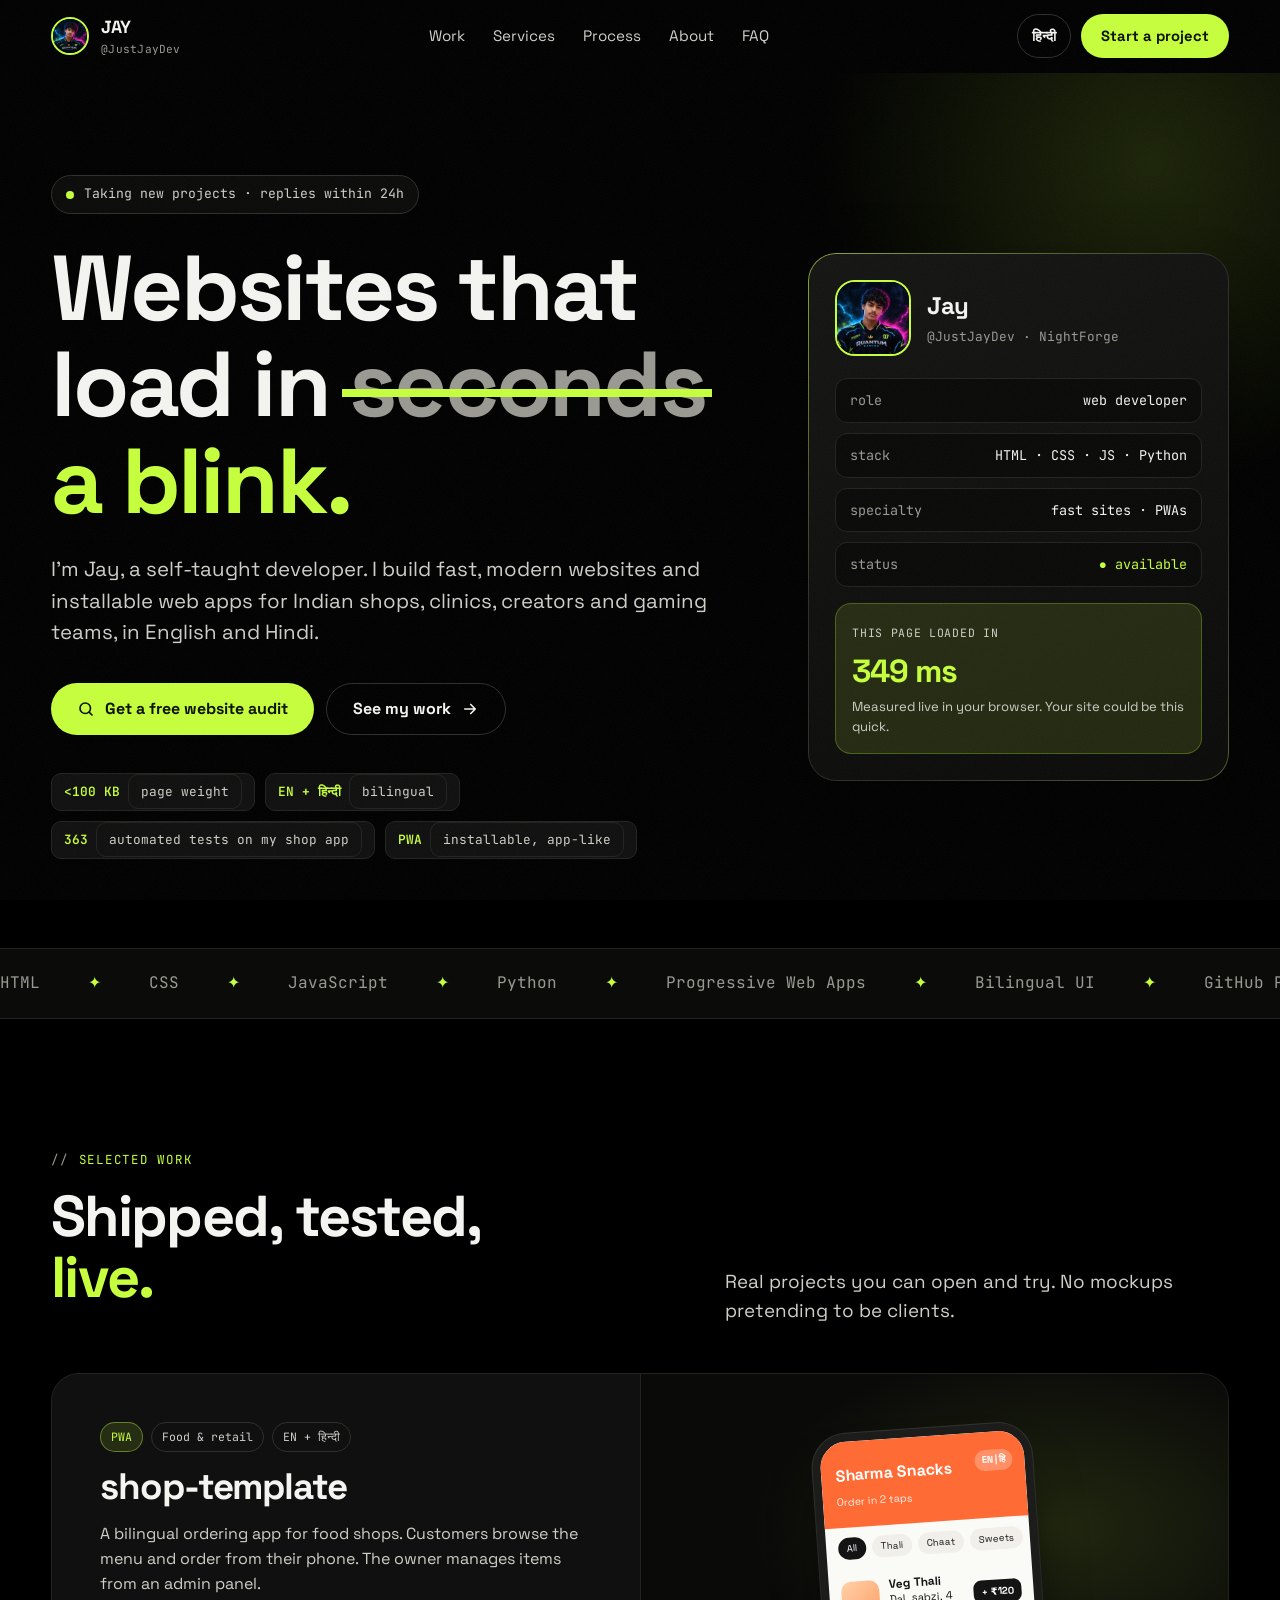
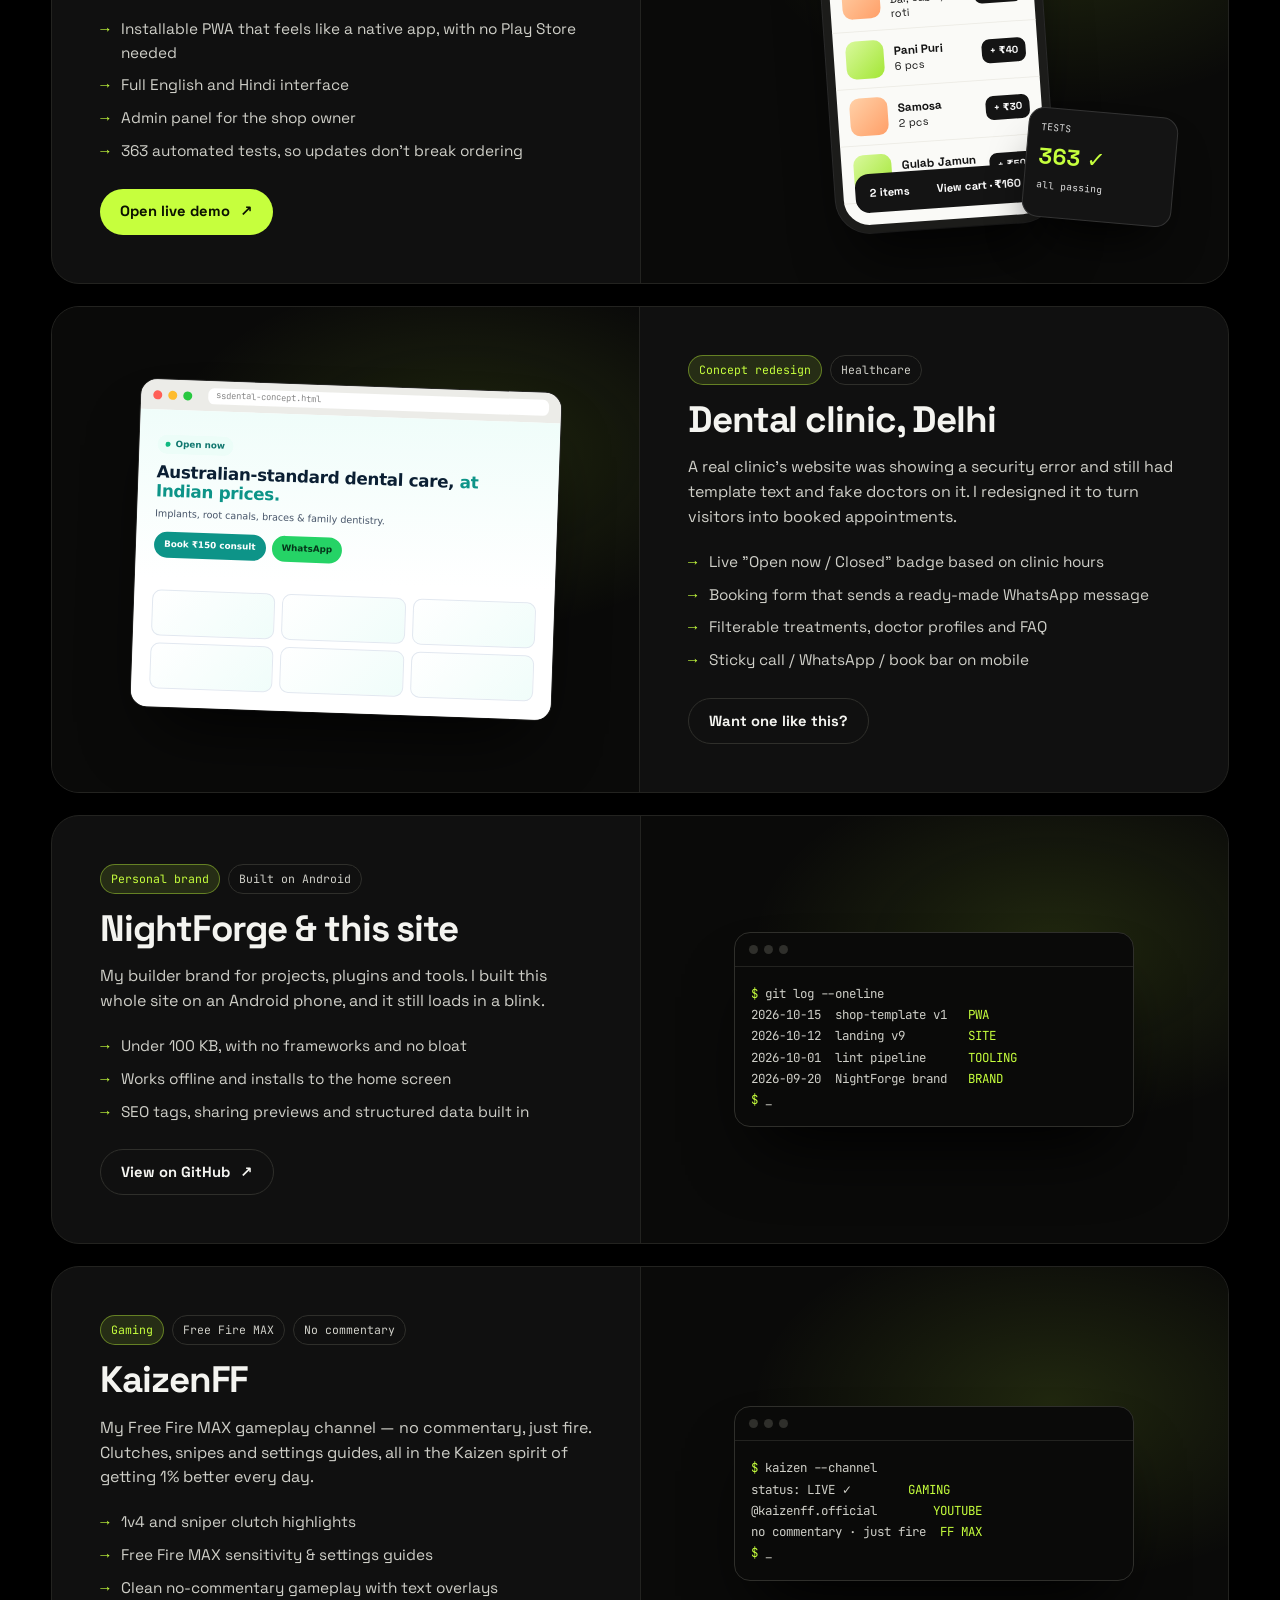
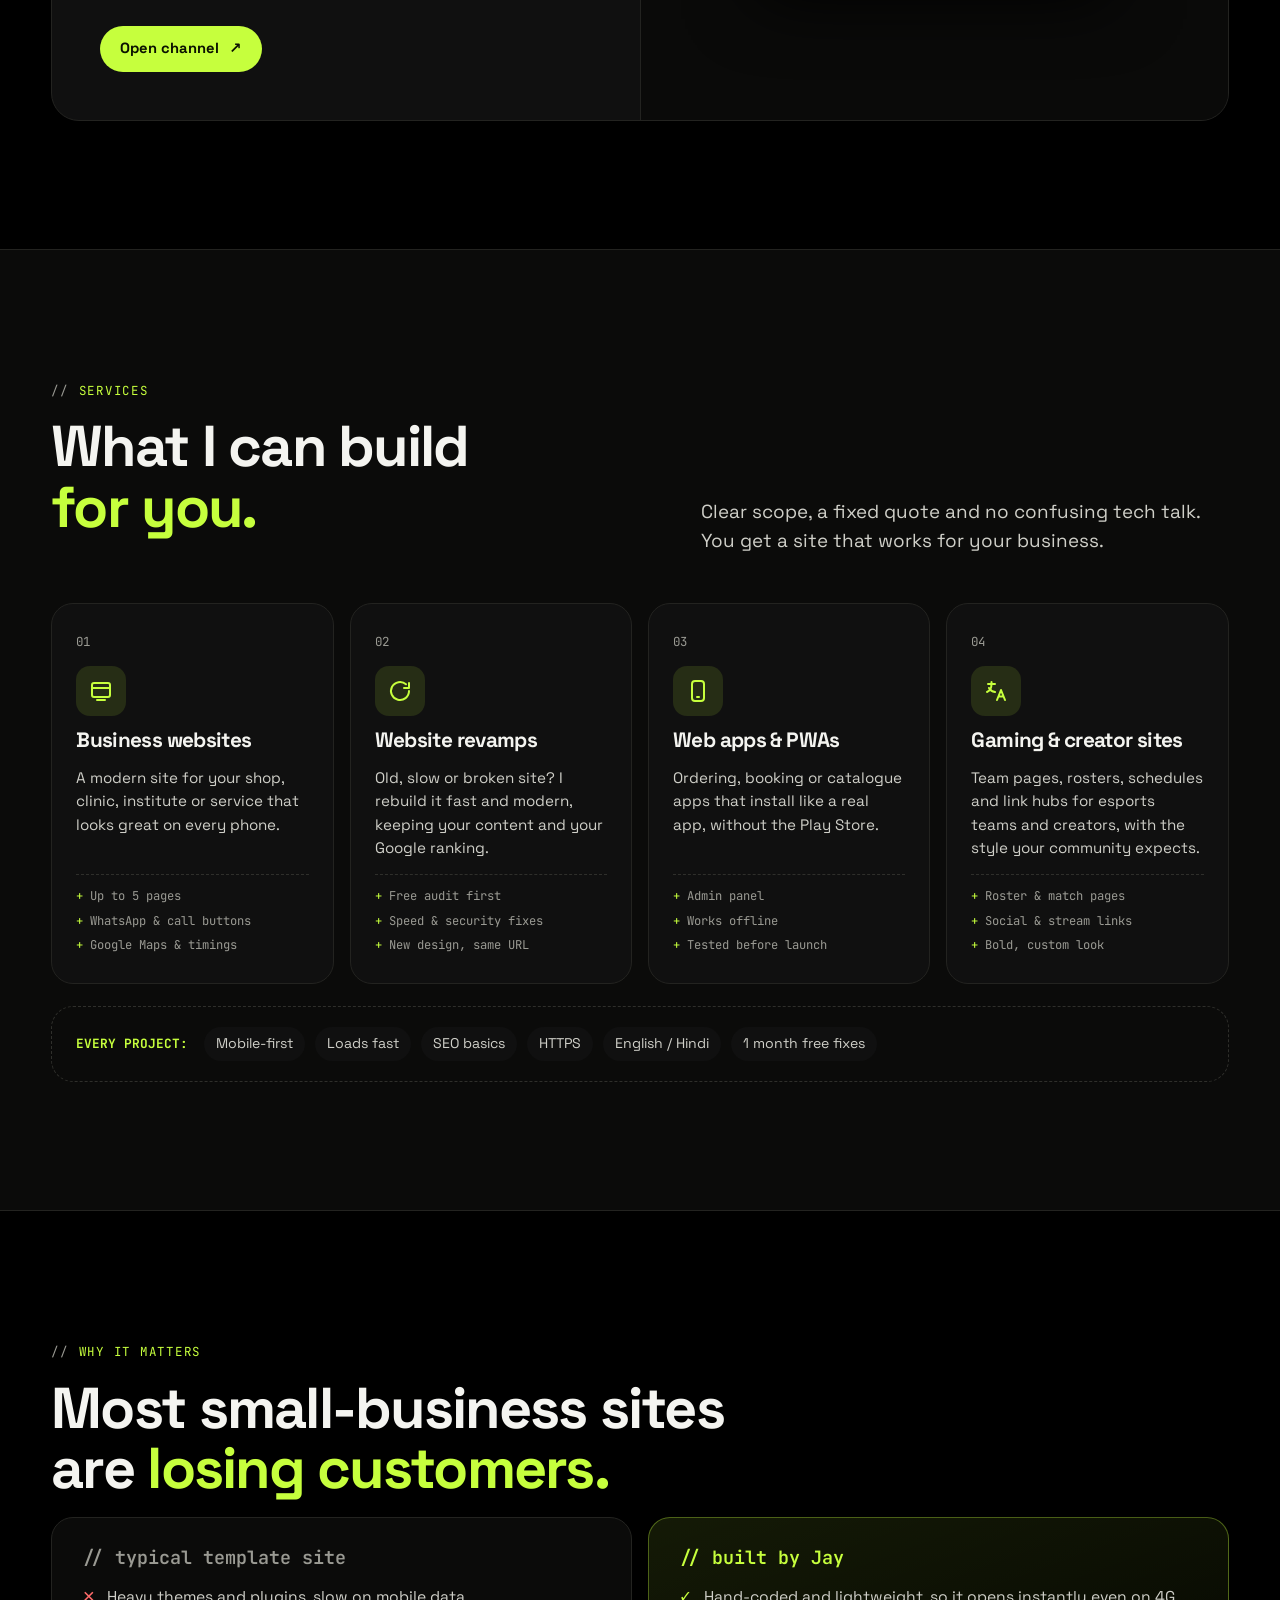
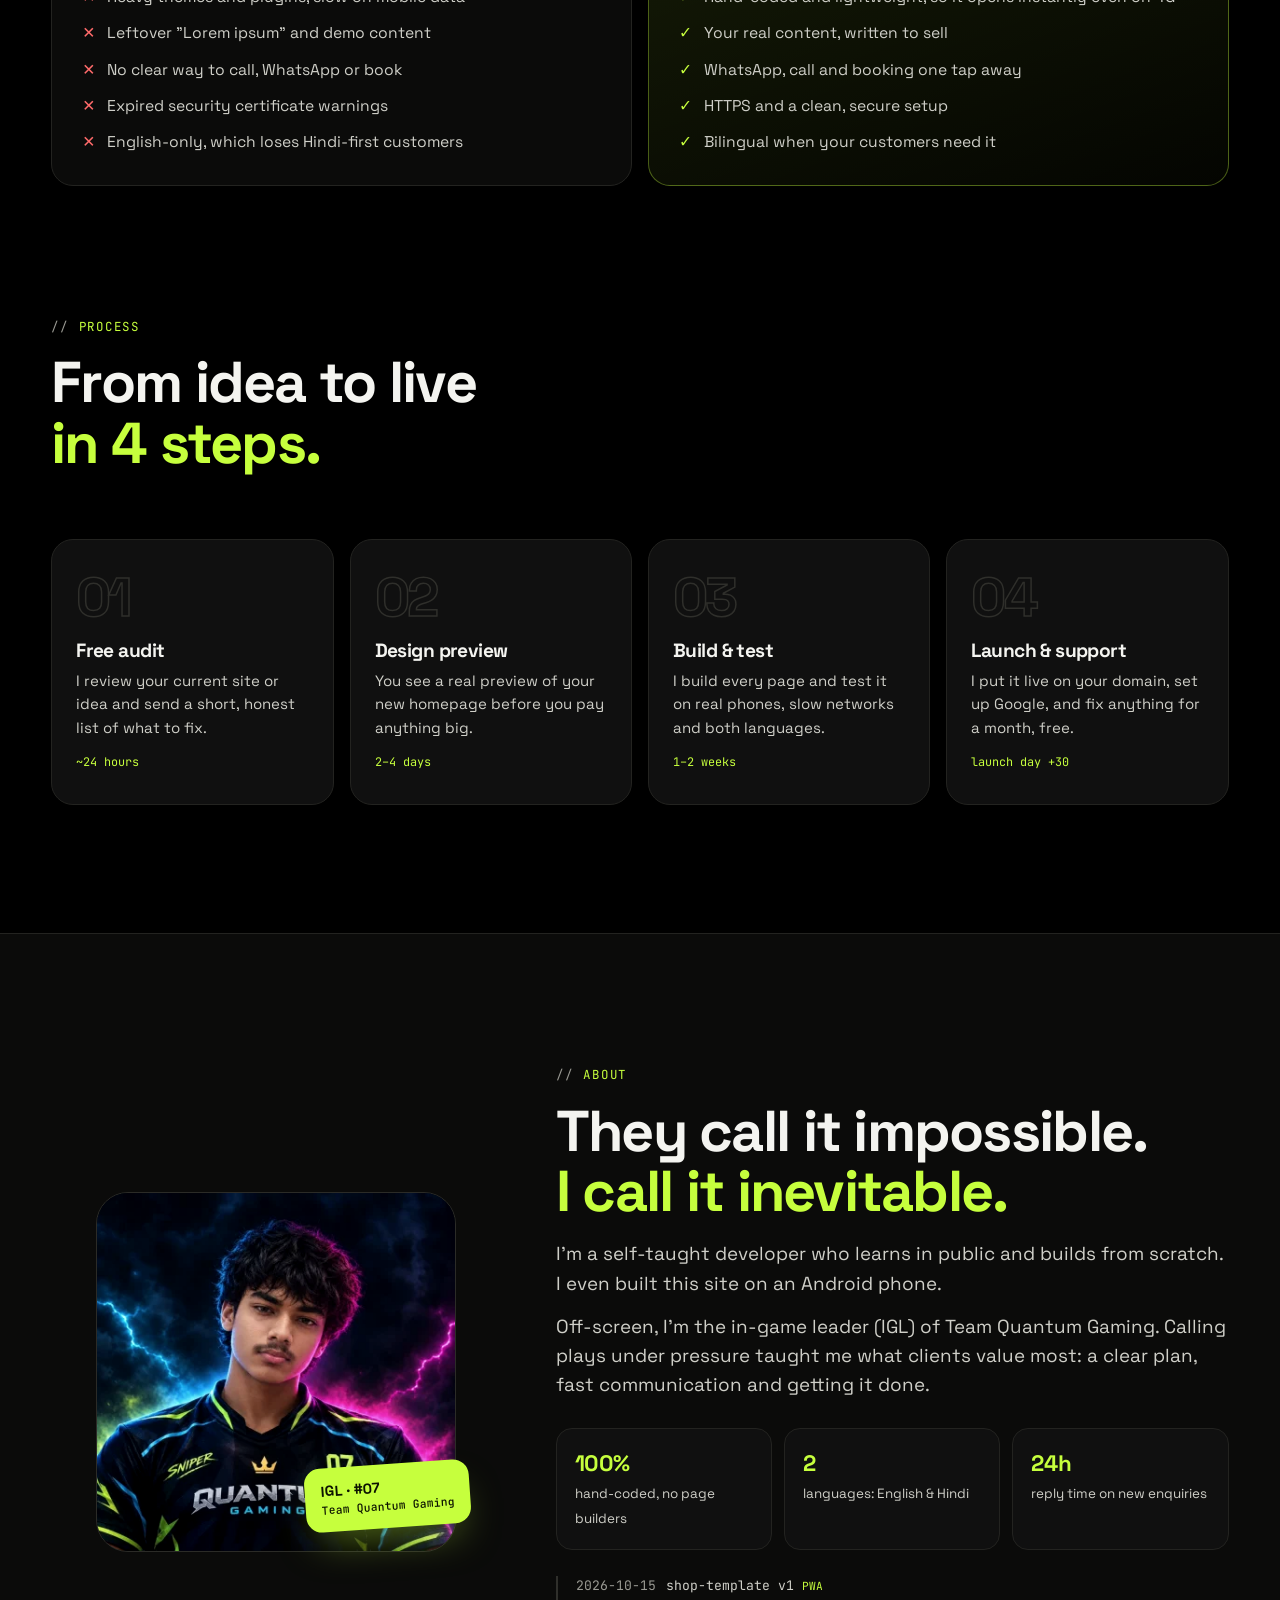
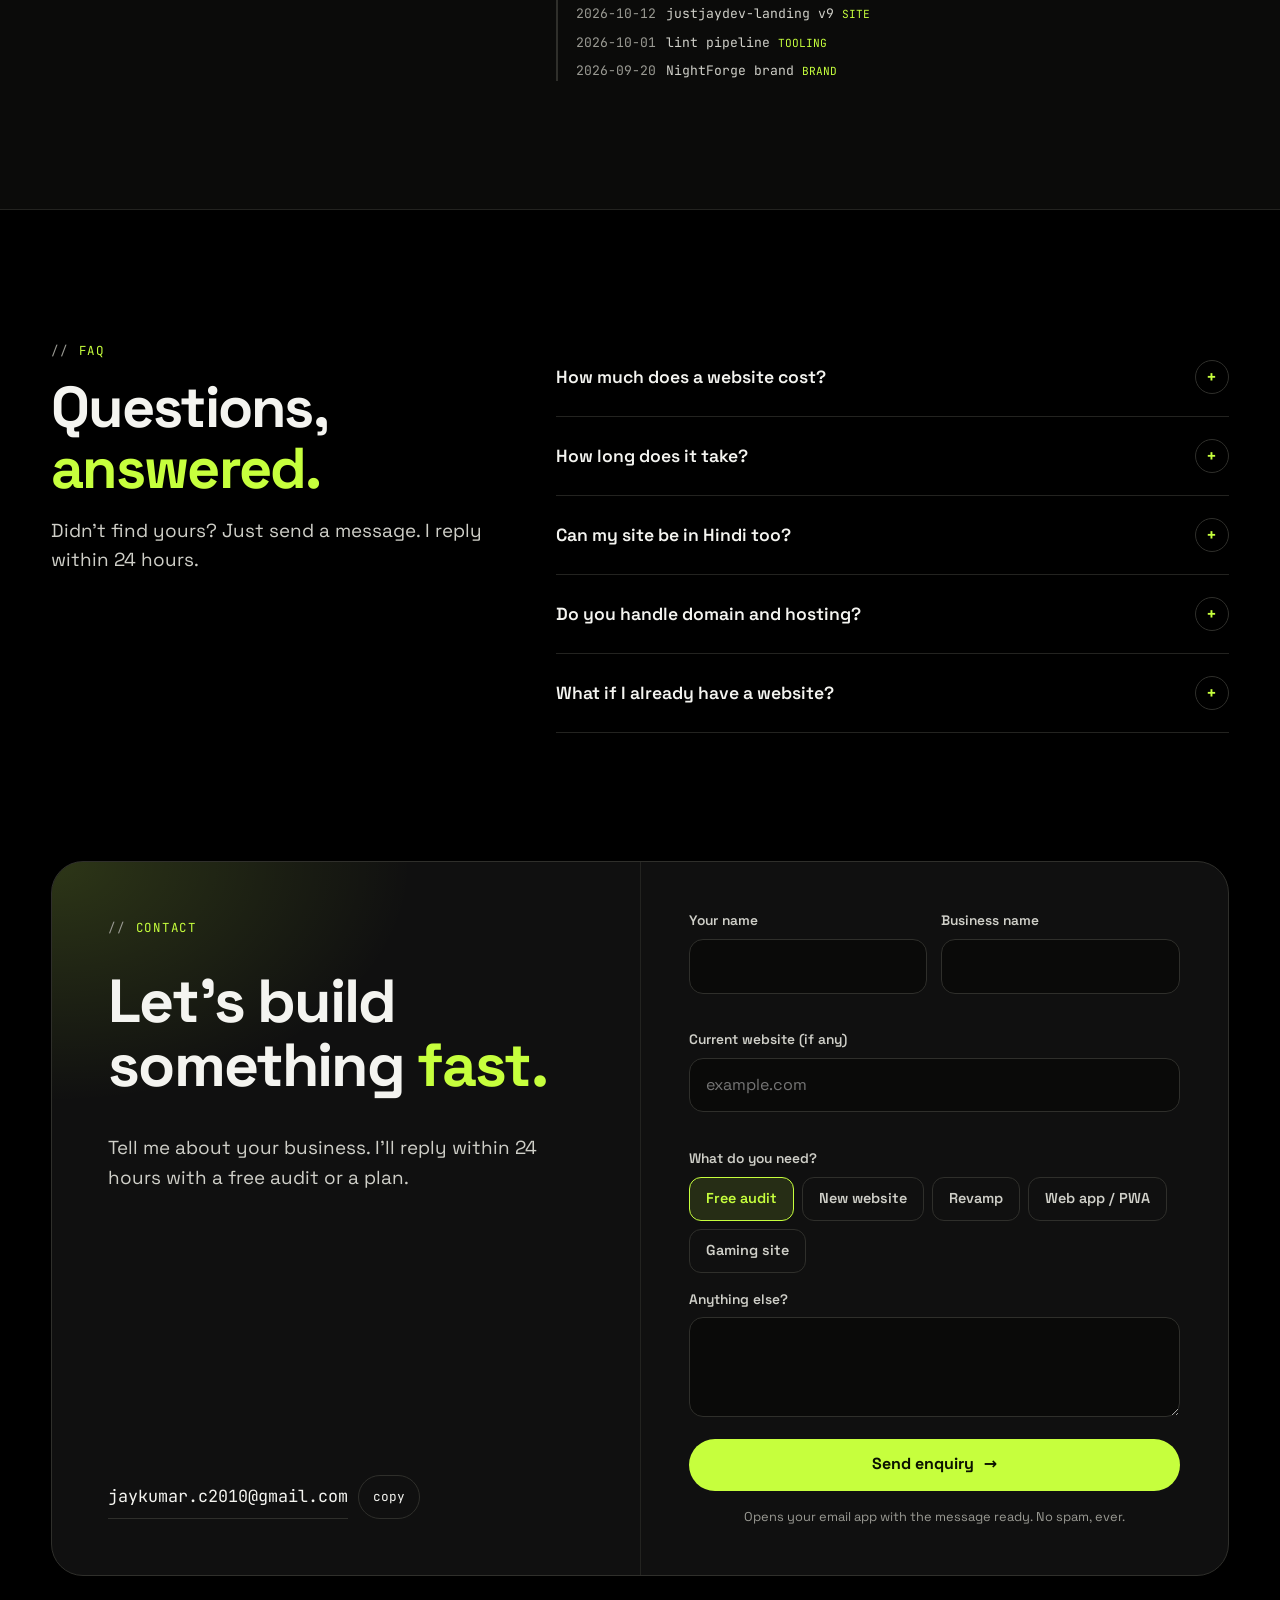
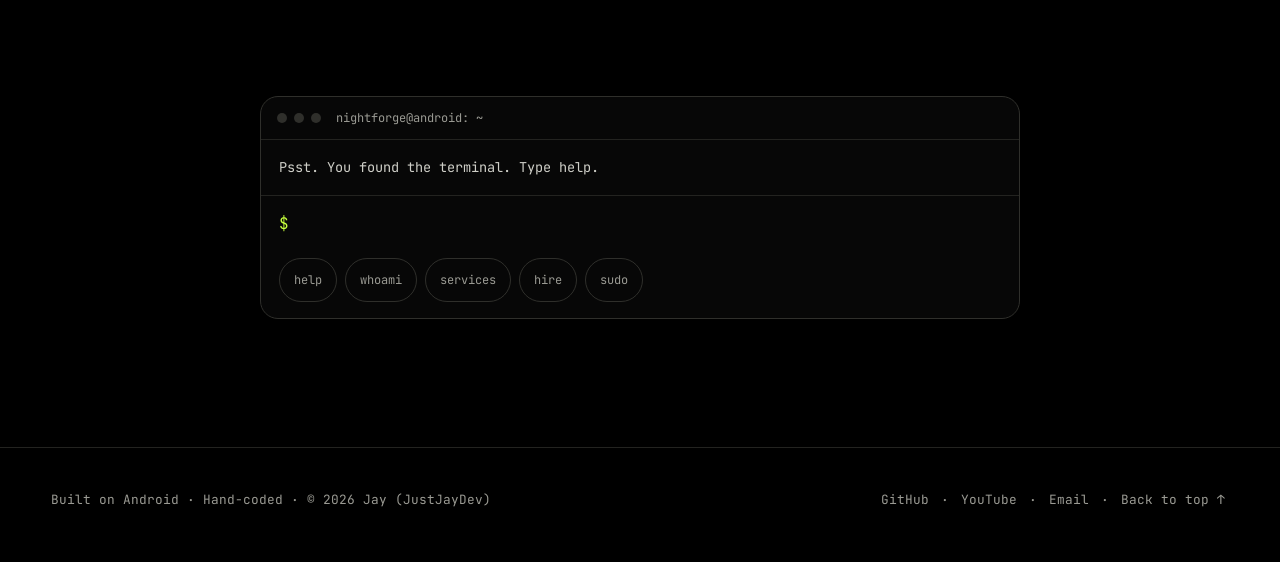
==== commit 47bc369f: "feat: add KaizenFF (Free Fire MAX) channel to live site" ====
--- a/index.html
+++ b/index.html
@@ -1,334 +1,407 @@
-<!doctype html>
+<!DOCTYPE html>
 <html lang="en">
-  <head>
-    <meta charset="utf-8" />
-    <meta
-      name="viewport"
-      content="width=device-width, initial-scale=1, viewport-fit=cover"
-    />
-    <title>JustJayDev · Jay</title>
-    <meta
-      name="description"
-      content="Jay (JustJayDev): builder, developer, gamer. Projects and links."
-    />
-    <meta name="theme-color" content="#08090e" />
-    <meta
-      name="google-site-verification"
-      content="yxH_HOX5ByYovZ9krFg23hR9YTv7EMusiC01OondrV4"
-    />
-    <link
-      rel="canonical"
-      href="https://nightforgeio.github.io/justjaydev-landing/"
-    />
-    <meta property="og:type" content="website" />
-    <meta property="og:locale" content="en_US" />
-    <meta property="og:locale:alternate" content="hi_IN" />
-    <meta property="og:title" content="JustJayDev · Jay" />
-    <meta
-      property="og:description"
-      content="Builder, developer, gamer. Projects, team and links."
-    />
-    <meta
-      property="og:url"
-      content="https://nightforgeio.github.io/justjaydev-landing/"
-    />
-    <meta
-      property="og:image"
-      content="https://nightforgeio.github.io/justjaydev-landing/assets/share.jpg"
-    />
-    <meta property="og:image:width" content="1200" />
-    <meta property="og:image:height" content="630" />
-    <meta
-      property="og:image:alt"
-      content="JustJayDev — builder, developer, gamer"
-    />
-    <meta name="twitter:card" content="summary_large_image" />
-    <meta name="twitter:title" content="JustJayDev · Jay" />
-    <meta
-      name="twitter:description"
-      content="Builder, developer, gamer. Projects, team and links."
-    />
-    <meta
-      name="twitter:image"
-      content="https://nightforgeio.github.io/justjaydev-landing/assets/share.jpg"
-    />
-    <link rel="icon" type="image/png" sizes="32x32" href="assets/icon-32.png" />
-    <link
-      rel="icon"
-      type="image/png"
-      sizes="512x512"
-      href="assets/icon-512.png"
-    />
-    <link
-      rel="apple-touch-icon"
-      sizes="180x180"
-      href="assets/apple-touch-icon.png"
-    />
-    <link rel="manifest" href="manifest.json" />
-    <meta name="robots" content="index, follow" />
-    <script type="application/ld+json">
-      {
-        "@context": "https://schema.org",
-        "@type": "Person",
-        "name": "Jay",
-        "alternateName": "JustJayDev",
-        "url": "https://nightforgeio.github.io/justjaydev-landing/",
-        "image": "https://nightforgeio.github.io/justjaydev-landing/assets/share.jpg",
-        "jobTitle": "Builder, Developer, Gamer"
-      }
-    </script>
-    <script>
-      document.documentElement.classList.add("js");
-    </script>
-    <link
-      rel="preload"
-      as="font"
-      type="font/woff2"
-      href="fonts/space-grotesk-var.woff2"
-      crossorigin
-    />
-    <link
-      rel="preload"
-      as="font"
-      type="font/woff2"
-      href="fonts/jetbrains-mono-var.woff2"
-      crossorigin
-    />
-    <link rel="stylesheet" href="css/tokens.css" />
-    <link rel="stylesheet" href="css/base.css" />
-    <link rel="stylesheet" href="css/layout.css" />
-    <link rel="stylesheet" href="css/components.css" />
-    <link rel="stylesheet" href="css/sections.css" />
-    <style>
-      @font-face {
-        font-family: "Space Grotesk";
-        src: url("fonts/space-grotesk-var.woff2") format("woff2");
-        font-weight: 300 700;
-        font-display: swap;
-      }
-      @font-face {
-        font-family: "JetBrains Mono";
-        src: url("fonts/jetbrains-mono-var.woff2") format("woff2");
-        font-weight: 100 800;
-        font-display: swap;
-      }
-      @font-face {
-        font-family: "Noto Sans Devanagari";
-        src: url("fonts/noto-sans-devanagari.woff2") format("woff2");
-        font-weight: 100 900;
-        font-display: swap;
-      }
-    </style>
-  </head>
-  <body>
-    <a class="skip" href="#main">Skip to content</a>
-
-    <header class="topbar">
-      <a class="brand" href="#main">~/justjaydev</a>
-      <nav class="nav" aria-label="Sections">
-        <a href="#projects" data-i18n="nav.projects">Projects</a>
-        <a href="#shiplog" data-i18n="nav.shiplog">Ship Log</a>
-        <a href="#skills" data-i18n="nav.skills">Skills</a>
-        <a href="#links" data-i18n="nav.links">Links</a>
-      </nav>
-      <div style="display: flex; gap: var(--sp-2); align-items: center">
-        <button
-          class="lang-btn"
-          id="lang-toggle"
-          type="button"
-          aria-label="Switch language"
-        >
-          हिन्दी
-        </button>
-        <button
-          class="lang-btn"
-          id="palette-trigger"
-          type="button"
-          aria-label="Command palette"
-          title="Ctrl+K"
-        >
-          ⌘K
-        </button>
-      </div>
-    </header>
-
-    <main id="main" class="shell">
-      <div class="bento">
-        <!-- HERO -->
-        <section class="tile tile-hero reveal" id="hero">
-          <img
-            class="hero-avatar"
-            src="assets/jay.webp"
-            alt="Jay (JustJayDev)"
-            width="96"
-            height="96"
-            fetchpriority="high"
-          />
-          <p class="hero-eyebrow" data-i18n="hero.eyebrow">
-            Builder · Developer · Gamer
-          </p>
-          <h1 class="hero-name scramble" data-text="Jay">Jay</h1>
-          <p class="hero-handle">@JustJayDev</p>
-          <p class="hero-quote" data-i18n="hero.quote">
-            They call it impossible. I call it inevitable. Because an emperor's
-            will cannot be denied.
-          </p>
-          <div class="hero-cta">
-            <a class="btn btn--primary" href="#projects" data-i18n="hero.cta1"
-              >See my work</a
-            >
-            <a class="btn" href="#links" data-i18n="hero.cta2">Links</a>
-            <button
-              class="btn"
-              id="share-btn"
-              type="button"
-              hidden
-              data-i18n="hero.share"
-            >
-              Share
-            </button>
+<head>
+<meta charset="utf-8">
+<meta name="viewport" content="width=device-width, initial-scale=1, viewport-fit=cover">
+<title>Jay (JustJayDev) · Fast, modern websites for Indian businesses</title>
+<meta name="description" content="Jay (JustJayDev) builds lightning-fast websites, revamps and installable web apps for Indian shops, clinics, creators and gaming teams, in English and Hindi. Free website audit.">
+<meta name="theme-color" content="#000000">
+<meta name="color-scheme" content="dark">
+<meta name="author" content="Jay (JustJayDev)">
+<link rel="canonical" href="https://nightforgeio.github.io/justjaydev-landing/">
+<meta name="google-site-verification" content="yxH_HOX5ByYovZ9krFg23hR9YTv7EMusiC01OondrV4">
+
+<meta property="og:type" content="website">
+<meta property="og:locale" content="en_IN">
+<meta property="og:locale:alternate" content="hi_IN">
+<meta property="og:site_name" content="Jay (JustJayDev)">
+<meta property="og:title" content="Jay (JustJayDev) · Fast, modern websites">
+<meta property="og:description" content="Websites, revamps and web apps for Indian businesses. Free website audit.">
+<meta property="og:url" content="https://nightforgeio.github.io/justjaydev-landing/">
+<meta property="og:image" content="https://nightforgeio.github.io/justjaydev-landing/assets/share.jpg">
+<meta property="og:image:width" content="1200">
+<meta property="og:image:height" content="630">
+<meta property="og:image:alt" content="Jay (JustJayDev) — fast, modern websites">
+<meta name="twitter:card" content="summary_large_image">
+<meta name="twitter:title" content="Jay (JustJayDev) · Fast, modern websites">
+<meta name="twitter:description" content="Websites, revamps and web apps for Indian businesses. Free website audit.">
+<meta name="twitter:image" content="https://nightforgeio.github.io/justjaydev-landing/assets/share.jpg">
+
+<link rel="icon" type="image/png" sizes="32x32" href="assets/icon-32.png">
+<link rel="icon" type="image/png" sizes="512x512" href="assets/icon-512.png">
+<link rel="apple-touch-icon" sizes="180x180" href="assets/apple-touch-icon.png">
+<link rel="manifest" href="manifest.json">
+
+<script type="application/ld+json">{"@context":"https://schema.org","@type":"Person","name":"Jay","alternateName":"JustJayDev","url":"https://nightforgeio.github.io/justjaydev-landing/","jobTitle":"Web Developer","email":"jaykumar.c2010@gmail.com","knowsAbout":["Web development","Progressive Web Apps","JavaScript","Python","SEO"],"knowsLanguage":["en","hi"],"sameAs":["https://github.com/nightforgeio"],"description":"Self-taught developer building fast, modern websites and installable web apps for Indian businesses, in English and Hindi. Free website audit."}</script>
+
+<script>document.documentElement.classList.add('js');</script>
+<link rel="preload" as="font" type="font/woff2" href="fonts/space-grotesk-var.woff2" crossorigin>
+<link rel="preload" as="font" type="font/woff2" href="fonts/jetbrains-mono-var.woff2" crossorigin>
+<link rel="preload" as="image" href="assets/jay.webp">
+<link rel="stylesheet" href="css/style.css">
+<noscript><style>.rv{opacity:1!important;transform:none!important}</style></noscript>
+</head>
+<body>
+
+
+<a class="skip" href="#work" data-i18n="skip">Skip to my work</a>
+<div class="grain" aria-hidden="true"></div>
+<div class="progress" id="progress" aria-hidden="true"></div>
+
+<header class="nav" id="nav">
+  <div class="wrap nav-in">
+    <a class="logo" href="#top" aria-label="Jay, JustJayDev, home">
+      <img src="assets/jay.webp" alt="" width="38" height="38">
+      <span>JAY<small>@JustJayDev</small></span>
+    </a>
+    <nav class="links" aria-label="Main">
+      <a href="#work" data-i18n="nWork">Work</a>
+      <a href="#services" data-i18n="nServices">Services</a>
+      <a href="#process" data-i18n="nProcess">Process</a>
+      <a href="#about" data-i18n="nAbout">About</a>
+      <a href="#faq" data-i18n="nFaq">FAQ</a>
+    </nav>
+    <div class="nav-r">
+      <button class="lang" id="langBtn" type="button" aria-label="Switch language to Hindi">हिन्दी</button>
+      <a class="btn btn-accent" href="#contact" data-i18n="ctaStart">Start a project</a>
+      <button class="burger" id="burger" type="button" aria-label="Open menu" aria-expanded="false" aria-controls="mmenu"><span></span><span></span><span></span></button>
+    </div>
+  </div>
+  <div class="mmenu" id="mmenu">
+    <a href="#work" data-i18n="nWork">Work</a>
+    <a href="#services" data-i18n="nServices">Services</a>
+    <a href="#process" data-i18n="nProcess">Process</a>
+    <a href="#about" data-i18n="nAbout">About</a>
+    <a href="#faq" data-i18n="nFaq">FAQ</a>
+    <a href="#contact" style="color:var(--accent)" data-i18n="ctaStartArrow">Start a project →</a>
+  </div>
+</header>
+
+<main id="top">
+
+<!-- HERO -->
+<section class="hero">
+  <div class="wrap hero-g">
+    <div>
+      <span class="avail rv"><i></i><span data-i18n="avail">Taking new projects · replies within 24h</span></span>
+      <h1 class="rv hero-h" data-i18n-html="heroH">Websites that load in <span class="strike">seconds</span> <span class="hl">a blink.</span></h1>
+      <p class="lead rv" data-i18n="heroP">I'm Jay, a self-taught developer. I build fast, modern websites and installable web apps for Indian shops, clinics, creators and gaming teams, in English and Hindi.</p>
+      <div class="hero-cta rv">
+        <a class="btn btn-accent" href="#contact"><svg viewBox="0 0 24 24" fill="none" stroke="currentColor" stroke-width="2.2" stroke-linecap="round" stroke-linejoin="round"><circle cx="11" cy="11" r="7"/><path d="m20 20-3.5-3.5"/></svg><span data-i18n="ctaAudit">Get a free website audit</span></a>
+        <a class="btn btn-line" href="#work"><span data-i18n="ctaWork">See my work</span><svg viewBox="0 0 24 24" fill="none" stroke="currentColor" stroke-width="2.2" stroke-linecap="round" stroke-linejoin="round"><path d="M5 12h14M13 6l6 6-6 6"/></svg></a>
+      </div>
+      <div class="proof rv">
+        <span><b>&lt;100 KB</b> <span data-i18n="pr1">page weight</span></span>
+        <span><b>EN + हिन्दी</b> <span data-i18n="pr2">bilingual</span></span>
+        <span><b>363</b> <span data-i18n="pr3">automated tests on my shop app</span></span>
+        <span><b>PWA</b> <span data-i18n="pr4">installable, app-like</span></span>
+      </div>
+    </div>
+
+    <aside class="idcard rv" aria-label="Quick facts about Jay">
+      <div class="id-top">
+        <img src="assets/jay.webp" alt="Jay (JustJayDev)" width="76" height="76">
+        <div><b>Jay</b><span>@JustJayDev · NightForge</span></div>
+      </div>
+      <dl class="id-rows">
+        <div><dt data-i18n="idRole">role</dt><dd data-i18n="idRoleV">web developer</dd></div>
+        <div><dt data-i18n="idStack">stack</dt><dd>HTML · CSS · JS · Python</dd></div>
+        <div><dt data-i18n="idSpec">specialty</dt><dd data-i18n="idSpecV">fast sites · PWAs</dd></div>
+        <div><dt data-i18n="idStatus">status</dt><dd class="acc" data-i18n="idStatusV">● available</dd></div>
+      </dl>
+      <div class="speed" id="speedBox">
+        <small data-i18n="spLbl">This page loaded in</small>
+        <b id="speedVal">fast</b>
+        <p data-i18n="spNote">Measured live in your browser. Your site could be this quick.</p>
+      </div>
+    </aside>
+  </div>
+</section>
+
+<div class="marq" aria-hidden="true">
+  <div class="marq-t">
+    <span>HTML</span><span>CSS</span><span>JavaScript</span><span>Python</span><span>Progressive Web Apps</span><span>Bilingual UI</span><span>GitHub Pages</span><span>Shell automation</span><span>Git</span><span>Automated testing</span>
+    <span>HTML</span><span>CSS</span><span>JavaScript</span><span>Python</span><span>Progressive Web Apps</span><span>Bilingual UI</span><span>GitHub Pages</span><span>Shell automation</span><span>Git</span><span>Automated testing</span>
+  </div>
+</div>
+
+<!-- WORK -->
+<section id="work">
+  <div class="wrap">
+    <div class="head">
+      <div>
+        <span class="kicker rv" data-i18n="kWork">Selected work</span>
+        <h2 class="rv" data-i18n-html="workH">Shipped, tested,<br><span class="hl">live.</span></h2>
+      </div>
+      <p class="lead rv" style="max-width:42ch" data-i18n="workP">Real projects you can open and try. No mockups pretending to be clients.</p>
+    </div>
+
+    <div class="work">
+      <article class="case rv">
+        <div class="case-txt">
+          <div class="case-meta"><span class="tag acc">PWA</span><span class="tag" data-i18n="tFood">Food &amp; retail</span><span class="tag">EN + हिन्दी</span></div>
+          <h3>shop-template</h3>
+          <p data-i18n="c1P">A bilingual ordering app for food shops. Customers browse the menu and order from their phone. The owner manages items from an admin panel.</p>
+          <ul>
+            <li data-i18n="c1a">Installable PWA that feels like a native app, with no Play Store needed</li>
+            <li data-i18n="c1b">Full English and Hindi interface</li>
+            <li data-i18n="c1c">Admin panel for the shop owner</li>
+            <li data-i18n="c1d">363 automated tests, so updates don't break ordering</li>
+          </ul>
+          <div class="btns">
+            <a class="btn btn-accent" href="https://nightforgeio.github.io/shop-template/" target="_blank" rel="noopener"><span data-i18n="live">Open live demo</span> ↗</a>
           </div>
-        </section>
-
-        <!-- STATUS -->
-        <section class="tile tile-status reveal" id="status-tile">
-          <span class="tile-label" data-i18n="status.label"
-            >Currently building</span
-          >
-          <div class="status-row">
-            <span class="status-dot" aria-hidden="true"></span>
-            <span class="status-text" id="status-text">Loading…</span>
+        </div>
+        <div class="case-vis" aria-hidden="true">
+          <div class="phone">
+            <div class="ph-top"><b>Sharma Snacks</b><small>Order in 2 taps</small><span class="ph-lang">EN | हि</span></div>
+            <div class="ph-cats"><span class="on">All</span><span>Thali</span><span>Chaat</span><span>Sweets</span></div>
+            <div class="item"><i></i><div><b>Veg Thali</b>Dal, sabzi, 4 roti</div><em>+ ₹120</em></div>
+            <div class="item"><i></i><div><b>Pani Puri</b>6 pcs</div><em>+ ₹40</em></div>
+            <div class="item"><i></i><div><b>Samosa</b>2 pcs</div><em>+ ₹30</em></div>
+            <div class="item"><i></i><div><b>Gulab Jamun</b>2 pcs</div><em>+ ₹50</em></div>
+            <div class="ph-cart"><span>2 items</span><span>View cart · ₹160</span></div>
           </div>
-          <span class="status-updated" id="status-date"></span>
-        </section>
-
-        <!-- BUILT ON -->
-        <section class="tile tile-buildon reveal" id="buildon-tile">
-          <span class="tile-label" data-i18n="buildon.label">Built on</span>
-          <p class="term-line">
-            build --target=production <span class="ok">✓</span>
-          </p>
-          <p class="term-line">
-            deploy --platform=github-pages <span class="ok">✓</span>
-          </p>
-          <p class="term-line">
-            device --os=android <span class="ok">📱</span>
-          </p>
-        </section>
-
-        <!-- GITHUB STATS -->
-        <section class="tile tile-github reveal" id="github-tile">
-          <span class="tile-label" data-i18n="github.label">GitHub</span>
-          <div class="gh-stats" id="gh-stats">
-            <div class="gh-stat">
-              <strong id="gh-repos">—</strong
-              ><span data-i18n="github.repos">repos</span>
-            </div>
-            <div class="gh-stat">
-              <strong id="gh-stars">—</strong
-              ><span data-i18n="github.stars">stars</span>
-            </div>
-            <div class="gh-stat">
-              <strong id="gh-push">—</strong
-              ><span data-i18n="github.lastPush">last push</span>
-            </div>
+          <div class="phone2">TESTS<b>363 ✓</b>all passing</div>
+        </div>
+      </article>
+
+      <article class="case rev rv">
+        <div class="case-txt">
+          <div class="case-meta"><span class="tag acc" data-i18n="tConcept">Concept redesign</span><span class="tag" data-i18n="tHealth">Healthcare</span></div>
+          <h3 data-i18n="c2H">Dental clinic, Delhi</h3>
+          <p data-i18n="c2P">A real clinic's website was showing a security error and still had template text and fake doctors on it. I redesigned it to turn visitors into booked appointments.</p>
+          <ul>
+            <li data-i18n="c2a">Live "Open now / Closed" badge based on clinic hours</li>
+            <li data-i18n="c2b">Booking form that sends a ready-made WhatsApp message</li>
+            <li data-i18n="c2c">Filterable treatments, doctor profiles and FAQ</li>
+            <li data-i18n="c2d">Sticky call / WhatsApp / book bar on mobile</li>
+          </ul>
+          <div class="btns"><a class="btn btn-line" href="#contact" data-i18n="c2Btn">Want one like this?</a></div>
+        </div>
+        <div class="case-vis" aria-hidden="true">
+          <div class="browser">
+            <div class="bar"><i></i><i></i><i></i><span>ssdental-concept.html</span></div>
+            <div class="b-hero"><span class="b-chip">Open now</span><b>Australian-standard dental care, <em>at Indian prices.</em></b><p>Implants, root canals, braces &amp; family dentistry.</p><div class="b-btns"><span>Book ₹150 consult</span><span>WhatsApp</span></div></div>
+            <div class="b-grid"><div></div><div></div><div></div><div></div><div></div><div></div></div>
           </div>
-        </section>
-
-        <!-- PROJECTS -->
-        <section class="tile tile-projects reveal" id="projects">
-          <h2 class="section-title" data-i18n="projects.title">Projects</h2>
-          <div class="projects-grid" id="projects-grid">
-            <!-- rendered by render.js -->
+        </div>
+      </article>
+
+      <article class="case rv">
+        <div class="case-txt">
+          <div class="case-meta"><span class="tag acc" data-i18n="tBrand">Personal brand</span><span class="tag" data-i18n="tAndroid">Built on Android</span></div>
+          <h3>NightForge &amp; this site</h3>
+          <p data-i18n="c3P">My builder brand for projects, plugins and tools. I built this whole site on an Android phone, and it still loads in a blink.</p>
+          <ul>
+            <li data-i18n="c3a">Under 100 KB, with no frameworks and no bloat</li>
+            <li data-i18n="c3b">Works offline and installs to the home screen</li>
+            <li data-i18n="c3c">SEO tags, sharing previews and structured data built in</li>
+          </ul>
+          <div class="btns"><a class="btn btn-line" href="https://github.com/nightforgeio" target="_blank" rel="noopener"><span data-i18n="gh">View on GitHub</span> ↗</a></div>
+        </div>
+        <div class="case-vis" aria-hidden="true">
+          <div class="tmock"><div class="bar"><i></i><i></i><i></i></div><pre><span class="g">$</span> git log --oneline
+2026-10-15  shop-template v1   <span class="g">PWA</span>
+2026-10-12  landing v9         <span class="g">SITE</span>
+2026-10-01  lint pipeline      <span class="g">TOOLING</span>
+2026-09-20  NightForge brand   <span class="g">BRAND</span>
+<span class="g">$</span> _</pre></div>
+        </div>
+      </article>
+      <article class="case rv">
+        <div class="case-txt">
+          <div class="case-meta"><span class="tag acc" data-i18n="tGame">Gaming</span><span class="tag" data-i18n="tFF">Free Fire MAX</span><span class="tag" data-i18n="tNoVoice">No commentary</span></div>
+          <h3>KaizenFF</h3>
+          <p data-i18n="c4P">My Free Fire MAX gameplay channel — no commentary, just fire. Clutches, snipes and settings guides, all in the Kaizen spirit of getting 1% better every day.</p>
+          <ul>
+            <li data-i18n="c4a">1v4 and sniper clutch highlights</li>
+            <li data-i18n="c4b">Free Fire MAX sensitivity &amp; settings guides</li>
+            <li data-i18n="c4c">Clean no-commentary gameplay with text overlays</li>
+          </ul>
+          <div class="btns"><a class="btn btn-accent" href="https://www.youtube.com/@kaizenff.official" target="_blank" rel="noopener"><span data-i18n="c4Btn">Open channel</span> ↗</a></div>
+        </div>
+        <div class="case-vis" aria-hidden="true">
+          <div class="tmock"><div class="bar"><i></i><i></i><i></i></div><pre><span class="g">$</span> kaizen --channel
+status: LIVE ✓        <span class="g">GAMING</span>
+@kaizenff.official        <span class="g">YOUTUBE</span>
+no commentary · just fire  <span class="g">FF MAX</span>
+<span class="g">$</span> _</pre></div>
+        </div>
+      </article>
+    </div>
+  </div>
+</section>
+
+<!-- SERVICES -->
+<section id="services" style="background:var(--bg-2);border-block:1px solid var(--line)">
+  <div class="wrap">
+    <div class="head">
+      <div>
+        <span class="kicker rv" data-i18n="kSvc">Services</span>
+        <h2 class="rv" data-i18n-html="svcH">What I can build<br><span class="hl">for you.</span></h2>
+      </div>
+      <p class="lead rv" style="max-width:44ch" data-i18n="svcP">Clear scope, a fixed quote and no confusing tech talk. You get a site that works for your business.</p>
+    </div>
+    <div class="svc-g">
+      <article class="svc rv"><span class="n">01</span><div class="ic"><svg viewBox="0 0 24 24" fill="none" stroke="currentColor" stroke-width="2" stroke-linecap="round" stroke-linejoin="round"><rect x="3" y="4" width="18" height="14" rx="2"/><path d="M3 9h18M8 21h8"/></svg></div><h3 data-i18n="s1H">Business websites</h3><p data-i18n="s1P">A modern site for your shop, clinic, institute or service that looks great on every phone.</p><ul><li data-i18n="s1a">Up to 5 pages</li><li data-i18n="s1b">WhatsApp &amp; call buttons</li><li data-i18n="s1c">Google Maps &amp; timings</li></ul></article>
+      <article class="svc rv"><span class="n">02</span><div class="ic"><svg viewBox="0 0 24 24" fill="none" stroke="currentColor" stroke-width="2" stroke-linecap="round" stroke-linejoin="round"><path d="M21 12a9 9 0 1 1-3-6.7"/><path d="M21 4v5h-5"/></svg></div><h3 data-i18n="s2H">Website revamps</h3><p data-i18n="s2P">Old, slow or broken site? I rebuild it fast and modern, keeping your content and your Google ranking.</p><ul><li data-i18n="s2a">Free audit first</li><li data-i18n="s2b">Speed &amp; security fixes</li><li data-i18n="s2c">New design, same URL</li></ul></article>
+      <article class="svc rv"><span class="n">03</span><div class="ic"><svg viewBox="0 0 24 24" fill="none" stroke="currentColor" stroke-width="2" stroke-linecap="round" stroke-linejoin="round"><rect x="6" y="2" width="12" height="20" rx="3"/><path d="M11 18h2"/></svg></div><h3 data-i18n="s3H">Web apps &amp; PWAs</h3><p data-i18n="s3P">Ordering, booking or catalogue apps that install like a real app, without the Play Store.</p><ul><li data-i18n="s3a">Admin panel</li><li data-i18n="s3b">Works offline</li><li data-i18n="s3c">Tested before launch</li></ul></article>
+      <article class="svc rv"><span class="n">04</span><div class="ic"><svg viewBox="0 0 24 24" fill="none" stroke="currentColor" stroke-width="2" stroke-linecap="round" stroke-linejoin="round"><path d="M4 5h7M7.5 3v2c0 4-2 7-4.5 8"/><path d="M5 9c1 2 3 3.5 6 4"/><path d="M13 21l4-10 4 10M14.5 17.5h5"/></svg></div><h3 data-i18n="s4H">Gaming &amp; creator sites</h3><p data-i18n="s4P">Team pages, rosters, schedules and link hubs for esports teams and creators, with the style your community expects.</p><ul><li data-i18n="s4a">Roster &amp; match pages</li><li data-i18n="s4b">Social &amp; stream links</li><li data-i18n="s4c">Bold, custom look</li></ul></article>
+    </div>
+    <div class="incl rv"><b data-i18n="inclLbl">EVERY PROJECT:</b><span data-i18n="i1">Mobile-first</span><span data-i18n="i2">Loads fast</span><span data-i18n="i3">SEO basics</span><span data-i18n="i4">HTTPS</span><span data-i18n="i5">English / Hindi</span><span data-i18n="i6">1 month free fixes</span></div>
+  </div>
+</section>
+
+<!-- COMPARE -->
+<section id="why">
+  <div class="wrap">
+    <span class="kicker rv" data-i18n="kWhy">Why it matters</span>
+    <h2 class="rv" data-i18n-html="whyH">Most small-business sites<br>are <span class="hl">losing customers.</span></h2>
+    <div class="cmp">
+      <div class="cmp-col bad rv"><h3 data-i18n="badH">// typical template site</h3><ul>
+        <li data-i18n="b1">Heavy themes and plugins, slow on mobile data</li>
+        <li data-i18n="b2">Leftover "Lorem ipsum" and demo content</li>
+        <li data-i18n="b3">No clear way to call, WhatsApp or book</li>
+        <li data-i18n="b4">Expired security certificate warnings</li>
+        <li data-i18n="b5">English-only, which loses Hindi-first customers</li></ul></div>
+      <div class="cmp-col good rv"><h3 data-i18n="goodH">// built by Jay</h3><ul>
+        <li data-i18n="g1">Hand-coded and lightweight, so it opens instantly even on 4G</li>
+        <li data-i18n="g2">Your real content, written to sell</li>
+        <li data-i18n="g3">WhatsApp, call and booking one tap away</li>
+        <li data-i18n="g4">HTTPS and a clean, secure setup</li>
+        <li data-i18n="g5">Bilingual when your customers need it</li></ul></div>
+    </div>
+  </div>
+</section>
+
+<!-- PROCESS -->
+<section id="process" style="padding-top:0">
+  <div class="wrap">
+    <div class="head">
+      <div>
+        <span class="kicker rv" data-i18n="kProc">Process</span>
+        <h2 class="rv" data-i18n-html="procH">From idea to live<br><span class="hl">in 4 steps.</span></h2>
+      </div>
+    </div>
+    <div class="steps">
+      <div class="step rv"><div class="num">01</div><h3 data-i18n="p1H">Free audit</h3><p data-i18n="p1P">I review your current site or idea and send a short, honest list of what to fix.</p><span class="time" data-i18n="p1T">~24 hours</span></div>
+      <div class="step rv"><div class="num">02</div><h3 data-i18n="p2H">Design preview</h3><p data-i18n="p2P">You see a real preview of your new homepage before you pay anything big.</p><span class="time" data-i18n="p2T">2–4 days</span></div>
+      <div class="step rv"><div class="num">03</div><h3 data-i18n="p3H">Build &amp; test</h3><p data-i18n="p3P">I build every page and test it on real phones, slow networks and both languages.</p><span class="time" data-i18n="p3T">1–2 weeks</span></div>
+      <div class="step rv"><div class="num">04</div><h3 data-i18n="p4H">Launch &amp; support</h3><p data-i18n="p4P">I put it live on your domain, set up Google, and fix anything for a month, free.</p><span class="time" data-i18n="p4T">launch day +30</span></div>
+    </div>
+  </div>
+</section>
+
+<!-- ABOUT -->
+<section id="about" style="background:var(--bg-2);border-block:1px solid var(--line)">
+  <div class="wrap about-g">
+    <div class="about-ph rv">
+      <img src="assets/jay.webp" alt="Portrait of Jay" width="360" height="360" loading="lazy">
+      <div class="badge">IGL · #07<small>Team Quantum Gaming</small></div>
+    </div>
+    <div>
+      <span class="kicker rv" data-i18n="kAbout">About</span>
+      <h2 class="rv" data-i18n-html="aboutH">They call it impossible.<br><span class="hl">I call it inevitable.</span></h2>
+      <p class="lead rv" data-i18n="aboutP1">I'm a self-taught developer who learns in public and builds from scratch. I even built this site on an Android phone.</p>
+      <p class="lead rv" style="margin-top:14px" data-i18n="aboutP2">Off-screen, I'm the in-game leader (IGL) of Team Quantum Gaming. Calling plays under pressure taught me what clients value most: a clear plan, fast communication and getting it done.</p>
+      <div class="facts rv">
+        <div class="fact"><b>100%</b><span data-i18n="f1">hand-coded, no page builders</span></div>
+        <div class="fact"><b>2</b><span data-i18n="f2">languages: English &amp; Hindi</span></div>
+        <div class="fact"><b>24h</b><span data-i18n="f3">reply time on new enquiries</span></div>
+      </div>
+      <div class="log rv" aria-label="Ship log">
+        <div><span>2026-10-15</span>shop-template v1<em>PWA</em></div>
+        <div><span>2026-10-12</span>justjaydev-landing v9<em>SITE</em></div>
+        <div><span>2026-10-01</span>lint pipeline<em>TOOLING</em></div>
+        <div><span>2026-09-20</span>NightForge brand<em>BRAND</em></div>
+      </div>
+    </div>
+  </div>
+</section>
+
+<!-- FAQ -->
+<section id="faq">
+  <div class="wrap faq-g">
+    <div>
+      <span class="kicker rv" data-i18n="kFaq">FAQ</span>
+      <h2 class="rv" data-i18n-html="faqH">Questions,<br><span class="hl">answered.</span></h2>
+      <p class="lead rv" data-i18n="faqP">Didn't find yours? Just send a message. I reply within 24 hours.</p>
+    </div>
+    <div class="rv">
+      <details class="q"><summary><span data-i18n="q1">How much does a website cost?</span><i aria-hidden="true">+</i></summary><p data-i18n="a1">It depends on pages and features. After the free audit you get a fixed quote, so there are no surprise bills. Small business sites are designed to be affordable.</p></details>
+      <details class="q"><summary><span data-i18n="q2">How long does it take?</span><i aria-hidden="true">+</i></summary><p data-i18n="a2">A typical business site takes 1–2 weeks from approved preview to launch. Web apps with admin panels take longer, and you'll get a clear timeline upfront.</p></details>
+      <details class="q"><summary><span data-i18n="q3">Can my site be in Hindi too?</span><i aria-hidden="true">+</i></summary><p data-i18n="a3">Yes. I build bilingual English and Hindi sites with a one-tap language switch, just like this one.</p></details>
+      <details class="q"><summary><span data-i18n="q4">Do you handle domain and hosting?</span><i aria-hidden="true">+</i></summary><p data-i18n="a4">Yes. I can set up your domain, free or low-cost hosting and HTTPS, so you don't have to touch anything technical.</p></details>
+      <details class="q"><summary><span data-i18n="q5">What if I already have a website?</span><i aria-hidden="true">+</i></summary><p data-i18n="a5">Perfect. Start with the free audit. I'll show you exactly what's slowing it down or losing customers, and whether a fix or a full revamp makes more sense.</p></details>
+    </div>
+  </div>
+</section>
+
+<!-- CONTACT -->
+<section id="contact" class="contact" style="padding-top:0">
+  <div class="wrap">
+    <div class="cbox rv">
+      <div class="c-l">
+        <span class="kicker" data-i18n="kContact">Contact</span>
+        <h2 data-i18n-html="cH">Let's build<br>something <span class="hl">fast.</span></h2>
+        <p class="lead" data-i18n="cP">Tell me about your business. I'll reply within 24 hours with a free audit or a plan.</p>
+        <div class="mail"><a href="mailto:jaykumar.c2010@gmail.com" id="mailLink">jaykumar.c2010@gmail.com</a><button class="copy" id="copyBtn" type="button" data-i18n="copy">copy</button></div>
+      </div>
+      <form class="cf" id="cf" novalidate>
+        <div class="row2">
+          <div class="fld"><label for="cName" data-i18n="fName">Your name</label><input id="cName" autocomplete="name"><span class="err" aria-live="polite"></span></div>
+          <div class="fld"><label for="cBiz" data-i18n="fBiz">Business name</label><input id="cBiz" autocomplete="organization"><span class="err" aria-live="polite"></span></div>
+        </div>
+        <div class="fld"><label for="cSite" data-i18n="fSite">Current website (if any)</label><input id="cSite" inputmode="url" placeholder="example.com"><span class="err" aria-live="polite"></span></div>
+        <div class="fld"><span class="lbl" id="needLbl" data-i18n="fNeed">What do you need?</span>
+          <div class="chips" role="group" aria-labelledby="needLbl" id="needChips">
+            <button type="button" class="chip" aria-pressed="true" data-v="Free audit" data-i18n="ch1">Free audit</button>
+            <button type="button" class="chip" aria-pressed="false" data-v="New website" data-i18n="ch2">New website</button>
+            <button type="button" class="chip" aria-pressed="false" data-v="Revamp" data-i18n="ch3">Revamp</button>
+            <button type="button" class="chip" aria-pressed="false" data-v="Web app / PWA" data-i18n="ch4">Web app / PWA</button>
+            <button type="button" class="chip" aria-pressed="false" data-v="Gaming / creator site" data-i18n="ch5">Gaming site</button>
           </div>
-        </section>
-
-        <!-- SHIP LOG -->
-        <section class="tile tile-shiplog reveal" id="shiplog">
-          <h2 class="section-title" data-i18n="shiplog.title">Ship Log</h2>
-          <div id="shiplog-list">
-            <!-- rendered by render.js -->
-          </div>
-        </section>
-
-        <!-- SKILLS -->
-        <section class="tile tile-skills reveal" id="skills">
-          <h2 class="section-title" data-i18n="skills.title">Skills</h2>
-          <div class="skills-list" id="skills-list">
-            <!-- rendered by render.js -->
-          </div>
-        </section>
-
-        <!-- LINKS -->
-        <section class="tile tile-links reveal" id="links">
-          <h2 class="section-title" data-i18n="links.title">Links</h2>
-          <div class="links-grid" id="links-grid">
-            <!-- rendered by render.js -->
-          </div>
-        </section>
-      </div>
-    </main>
-
-    <a class="to-top" href="#main" aria-label="Back to top">↑</a>
-
-    <footer class="footer">
-      <div class="footer-inner shell">
-        <p>© <span id="year">2026</span> Jay · @JustJayDev</p>
-        <p class="build-info" data-i18n="footer.built">
-          Built on Android with Operit · Hosted on GitHub Pages
-        </p>
-      </div>
-    </footer>
-
-    <!-- MOBILE BOTTOM NAV -->
-    <nav class="bottom-nav" aria-label="Mobile navigation">
-      <a href="#hero" aria-label="Home">⌂</a>
-      <a href="#projects" aria-label="Projects">▦</a>
-      <a href="#shiplog" aria-label="Ship Log">☰</a>
-      <a href="#links" aria-label="Links">⚡</a>
-    </nav>
-
-    <!-- COMMAND PALETTE -->
-    <div
-      class="palette-overlay"
-      id="palette-overlay"
-      role="dialog"
-      aria-modal="true"
-      aria-label="Command palette"
-    >
-      <div class="palette">
-        <input
-          type="text"
-          id="palette-input"
-          placeholder="Type a command…"
-          autocomplete="off"
-        />
-        <div class="palette-results" id="palette-results"></div>
-      </div>
-    </div>
-
-    <noscript>
-      <style>
-        .js .reveal {
-          opacity: 1;
-          transform: none;
-        }
-        .bento {
-          display: block;
-        }
-        .tile {
-          margin-bottom: 16px;
-        }
-      </style>
-      <p style="text-align: center; padding: 20px; color: #c6ff3d">
-        This site works best with JavaScript enabled.
-      </p>
-    </noscript>
-
-    <script src="js/i18n.js" defer></script>
-    <script src="js/render.js" defer></script>
-    <script src="js/motion.js" defer></script>
-    <script src="js/palette.js" defer></script>
-    <script src="js/extras.js" defer></script>
-  </body>
+        </div>
+        <div class="fld"><label for="cMsg" data-i18n="fMsg">Anything else?</label><textarea id="cMsg"></textarea></div>
+        <button class="btn btn-accent" type="submit"><span data-i18n="fSend">Send enquiry</span> →</button>
+        <small id="sendNote" data-i18n="fNote">Opens your email app with the message ready. No spam, ever.</small>
+      </form>
+      <div class="sent" id="sent" role="status" aria-live="polite" tabindex="-1">
+        <div class="ok"><svg viewBox="0 0 24 24" fill="none" stroke="currentColor" stroke-width="3" stroke-linecap="round" stroke-linejoin="round"><path d="M20 6 9 17l-5-5"/></svg></div>
+        <h3 data-i18n="sH">Almost there!</h3>
+        <p id="sentP"></p>
+        <div class="acts"><a class="btn btn-accent" id="sendLink" target="_blank" rel="noopener" data-i18n="sBtn">Send message</a><button class="btn btn-line" type="button" id="editBtn" data-i18n="sEdit">Edit</button></div>
+      </div>
+    </div>
+  </div>
+</section>
+
+<!-- TERMINAL EASTER EGG -->
+<section class="egg" aria-label="Interactive terminal">
+  <div class="wrap">
+    <div class="term rv">
+      <div class="bar"><i></i><i></i><i></i><span>nightforge@android: ~</span></div>
+      <div class="term-body" id="termBody" aria-live="polite"><p class="term-line" data-i18n="tWelcome">Psst. You found the terminal. Type help.</p></div>
+      <div class="term-in"><span>$</span><input id="termIn" type="text" autocomplete="off" autocapitalize="off" spellcheck="false" aria-label="Terminal command"></div>
+      <div class="term-hint"><button type="button" data-cmd="help">help</button><button type="button" data-cmd="whoami">whoami</button><button type="button" data-cmd="services">services</button><button type="button" data-cmd="hire">hire</button><button type="button" data-cmd="sudo">sudo</button></div>
+    </div>
+  </div>
+</section>
+
+</main>
+
+<footer>
+  <div class="wrap foot">
+    <span data-i18n="foot">Built on Android · Hand-coded · © <span id="yr">2026</span> Jay (JustJayDev)</span>
+    <span><a href="https://github.com/nightforgeio" target="_blank" rel="noopener">GitHub</a> · <a href="https://www.youtube.com/@kaizenff.official" target="_blank" rel="noopener">YouTube</a> · <a href="mailto:jaykumar.c2010@gmail.com">Email</a> · <a href="#top" data-i18n="top">Back to top ↑</a></span>
+  </div>
+</footer>
+
+<nav class="mbar" id="mbar" aria-label="Quick contact">
+  <a href="mailto:jaykumar.c2010@gmail.com" style="border:1.5px solid var(--line-2)" id="mbarAlt"><span data-i18n="mMail">Email</span></a>
+  <a href="#contact" style="background:var(--accent);color:var(--accent-ink)" data-i18n="ctaAuditShort">Free audit →</a>
+</nav>
+<script src="js/main.js" defer></script>
+</body>
 </html>
--- a/css/style.css
+++ b/css/style.css
@@ -0,0 +1,322 @@
+
+@font-face{font-family:"Space Grotesk";src:url("../fonts/space-grotesk-var.woff2") format("woff2");font-weight:300 700;font-display:swap}
+@font-face{font-family:"JetBrains Mono";src:url("../fonts/jetbrains-mono-var.woff2") format("woff2");font-weight:100 800;font-display:swap}
+@font-face{font-family:"Noto Sans Devanagari";src:url("../fonts/noto-sans-devanagari.woff2") format("woff2");font-weight:100 900;font-display:swap}
+:root{
+  --bg:#000;--bg-2:#0b0b0a;--card:#101010;--card-2:#151514;--line:#232320;--line-2:#2f2f2b;
+  --fg:#f4f4f0;--fg-2:#cfcfc8;--muted:#9a9a93;--accent:#c6ff3d;--accent-ink:#0b1200;--accent-dim:rgba(198,255,61,.12);
+  --font-d:"Space Grotesk",system-ui,-apple-system,"Segoe UI",Roboto,sans-serif;
+  --font-m:"JetBrains Mono",ui-monospace,SFMono-Regular,Menlo,Consolas,monospace;
+  --font-hi:"Noto Sans Devanagari","Nirmala UI","Mangal",var(--font-d);
+  --r:22px;--ease:cubic-bezier(.2,.7,.2,1)
+}
+*,*::before,*::after{box-sizing:border-box;margin:0;padding:0}
+html{scroll-behavior:smooth;-webkit-text-size-adjust:100%;color-scheme:dark}
+body{background:var(--bg);color:var(--fg);font-family:var(--font-d);line-height:1.55;overflow-x:hidden;-webkit-font-smoothing:antialiased}
+html[lang="hi"] body{font-family:var(--font-hi)}
+a{color:inherit;text-decoration:none}
+button{font:inherit;color:inherit;background:none;border:0;cursor:pointer}
+img{display:block;max-width:100%}
+.mono{font-family:var(--font-m)}
+::selection{background:var(--accent);color:var(--accent-ink)}
+:focus-visible{outline:2px solid var(--accent);outline-offset:4px;border-radius:6px}
+.skip{position:absolute;left:-9999px;top:12px;z-index:200;background:var(--accent);color:var(--accent-ink);padding:10px 18px;border-radius:8px;font-weight:700}
+.skip:focus{left:12px}
+.grain{position:fixed;inset:0;z-index:150;pointer-events:none;opacity:.04;background-image:url("data:image/svg+xml,%3Csvg xmlns='http://www.w3.org/2000/svg' width='200' height='200'%3E%3Cfilter id='n'%3E%3CfeTurbulence type='fractalNoise' baseFrequency='0.85' numOctaves='4' stitchTiles='stitch'/%3E%3C/filter%3E%3Crect width='100%25' height='100%25' filter='url(%23n)'/%3E%3C/svg%3E");background-size:200px}
+.progress{position:fixed;top:0;left:0;height:2px;width:0;background:var(--accent);z-index:160}
+.wrap{width:min(1180px,92%);margin-inline:auto}
+section{padding:clamp(72px,10vw,128px) 0;position:relative}
+.kicker{font-family:var(--font-m);font-size:.78rem;letter-spacing:.14em;text-transform:uppercase;color:var(--accent);display:inline-flex;gap:10px;align-items:center}
+.kicker::before{content:"//";color:var(--muted)}
+h1,h2,h3{line-height:1.05;letter-spacing:-.03em;font-weight:700}
+h2{font-size:clamp(2.1rem,5vw,3.6rem);margin:14px 0 18px}
+.lead{color:var(--fg-2);font-size:clamp(1.02rem,1.6vw,1.18rem);max-width:58ch}
+.hl{color:var(--accent)}
+.btn{display:inline-flex;align-items:center;justify-content:center;gap:10px;min-height:52px;padding:0 26px;border-radius:999px;font-weight:700;font-size:1rem;transition:transform .2s var(--ease),background .2s,border-color .2s,box-shadow .2s;white-space:nowrap}
+.btn svg{width:18px;height:18px}
+.btn-accent{background:var(--accent);color:var(--accent-ink);box-shadow:0 0 0 0 rgba(198,255,61,.0)}
+.btn-accent:hover{transform:translateY(-2px);box-shadow:0 14px 40px -12px rgba(198,255,61,.55)}
+.btn-line{border:1.5px solid var(--line-2);color:var(--fg)}
+.btn-line:hover{border-color:var(--accent);transform:translateY(-2px)}
+
+/* nav */
+.nav{position:sticky;top:0;z-index:100;background:rgba(0,0,0,.72);backdrop-filter:blur(14px) saturate(160%);-webkit-backdrop-filter:blur(14px) saturate(160%);border-bottom:1px solid transparent;transition:border-color .3s}
+.nav.scrolled{border-bottom-color:var(--line)}
+.nav-in{display:flex;align-items:center;justify-content:space-between;height:72px;gap:18px}
+.logo{display:flex;align-items:center;gap:12px;font-weight:700;letter-spacing:-.02em;font-size:1.1rem}
+.logo img{width:38px;height:38px;border-radius:50%;border:2px solid var(--accent);object-fit:cover}
+.logo small{display:block;font-family:var(--font-m);font-weight:400;font-size:.7rem;color:var(--muted);letter-spacing:.02em}
+.links{display:flex;gap:28px;font-size:.95rem;color:var(--fg-2)}
+.links a{position:relative;display:inline-flex;align-items:center;min-height:44px}
+.links a::after{content:"";position:absolute;left:0;bottom:6px;height:2px;width:0;background:var(--accent);transition:width .25s var(--ease)}
+.links a:hover,.links a.active{color:var(--fg)}
+.links a:hover::after,.links a.active::after{width:100%}
+.nav-r{display:flex;align-items:center;gap:10px}
+.lang{min-height:44px;min-width:44px;padding:0 14px;border-radius:999px;border:1.5px solid var(--line-2);font-size:.9rem;font-weight:600}
+.lang:hover{border-color:var(--accent)}
+.nav .btn{min-height:44px;padding:0 20px;font-size:.92rem}
+.burger{display:none;width:44px;height:44px;border-radius:12px;border:1.5px solid var(--line-2)}
+.burger span{display:block;width:18px;height:2px;background:var(--fg);margin:4px auto;transition:.25s}
+.burger[aria-expanded="true"] span:nth-child(1){transform:translateY(6px) rotate(45deg)}
+.burger[aria-expanded="true"] span:nth-child(2){opacity:0}
+.burger[aria-expanded="true"] span:nth-child(3){transform:translateY(-6px) rotate(-45deg)}
+.mmenu{display:none}
+
+/* hero */
+.hero{padding:clamp(56px,8vw,104px) 0 clamp(56px,7vw,90px);overflow:hidden}
+.hero::before{content:"";position:absolute;width:780px;height:780px;right:-260px;top:-300px;border-radius:50%;background:radial-gradient(circle,rgba(198,255,61,.14),transparent 62%);pointer-events:none}
+.hero-g{display:grid;grid-template-columns:1.25fr .75fr;gap:56px;align-items:center;position:relative}
+.avail{display:inline-flex;align-items:center;gap:10px;font-family:var(--font-m);font-size:.82rem;color:var(--fg-2);border:1px solid var(--line-2);padding:8px 14px;border-radius:999px;background:var(--bg-2)}
+.avail i{width:8px;height:8px;border-radius:50%;background:var(--accent);box-shadow:0 0 0 0 rgba(198,255,61,.6);animation:pulse 2s infinite}
+@keyframes pulse{0%{box-shadow:0 0 0 0 rgba(198,255,61,.55)}70%{box-shadow:0 0 0 10px rgba(198,255,61,0)}100%{box-shadow:0 0 0 0 rgba(198,255,61,0)}}
+.hero h1{font-size:clamp(2.7rem,7.2vw,6rem);margin:26px 0 24px;font-weight:700}
+.hero h1 .strike{position:relative;color:var(--muted);white-space:nowrap}
+.hero h1 .strike::after{content:"";position:absolute;left:-2%;right:-2%;top:54%;height:.09em;background:var(--accent);transform:scaleX(0);transform-origin:left;transition:transform .7s .35s var(--ease)}.hero-h.in .strike::after{transform:scaleX(1)}
+.hero .lead{font-size:clamp(1.08rem,1.8vw,1.28rem)}
+.hero-cta{display:flex;flex-wrap:wrap;gap:12px;margin:34px 0 38px}
+.proof{display:flex;flex-wrap:wrap;gap:10px}
+.proof span{font-family:var(--font-m);font-size:.8rem;color:var(--fg-2);padding:8px 12px;border-radius:10px;background:var(--card);border:1px solid var(--line)}
+.proof b{color:var(--accent);font-weight:600}
+.idcard{position:relative;background:linear-gradient(160deg,var(--card-2),var(--bg-2));border:1px solid var(--line-2);border-radius:28px;padding:26px;box-shadow:0 40px 80px -30px rgba(0,0,0,.9)}
+.idcard::before{content:"";position:absolute;inset:-1px;border-radius:inherit;padding:1px;background:linear-gradient(140deg,rgba(198,255,61,.6),transparent 40%,transparent 70%,rgba(198,255,61,.25));-webkit-mask:linear-gradient(#000 0 0) content-box,linear-gradient(#000 0 0);-webkit-mask-composite:xor;mask-composite:exclude;pointer-events:none}
+.id-top{display:flex;gap:16px;align-items:center}
+.id-top img{width:76px;height:76px;border-radius:20px;object-fit:cover;border:2px solid var(--accent)}
+.id-top b{font-size:1.5rem;letter-spacing:-.02em;display:block}
+.id-top span{font-family:var(--font-m);font-size:.8rem;color:var(--muted)}
+.id-rows{margin-top:22px;display:grid;gap:10px;font-family:var(--font-m);font-size:.84rem}
+.id-rows div{display:flex;justify-content:space-between;gap:12px;padding:11px 14px;border-radius:12px;background:#0a0a09;border:1px solid var(--line)}
+.id-rows dt{color:var(--muted)}
+.id-rows dd{color:var(--fg);text-align:right}
+.id-rows .acc{color:var(--accent)}
+.speed{margin-top:16px;padding:16px;border-radius:16px;background:var(--accent-dim);border:1px solid rgba(198,255,61,.25)}
+.speed small{font-family:var(--font-m);font-size:.72rem;color:var(--fg-2);letter-spacing:.06em;text-transform:uppercase}
+.speed b{display:block;font-size:2rem;color:var(--accent);letter-spacing:-.03em;margin-top:2px}
+.speed p{font-size:.82rem;color:var(--fg-2)}
+
+/* marquee */
+.marq{border-block:1px solid var(--line);padding:22px 0;overflow:hidden;background:var(--bg-2)}
+.marq-t{display:flex;gap:48px;width:max-content;animation:marq 32s linear infinite;font-family:var(--font-m);font-size:1rem;color:var(--muted)}
+.marq-t span{display:flex;align-items:center;gap:48px;white-space:nowrap}
+.marq-t span::after{content:"✦";color:var(--accent)}
+@keyframes marq{to{transform:translateX(-50%)}}
+
+/* work */
+.head{display:flex;justify-content:space-between;align-items:flex-end;gap:24px;flex-wrap:wrap;margin-bottom:48px}
+.work{display:grid;gap:22px}
+.case{display:grid;grid-template-columns:1fr 1fr;gap:0;background:var(--card);border:1px solid var(--line);border-radius:28px;overflow:hidden;transition:border-color .3s,transform .3s var(--ease)}
+.case:hover{border-color:var(--line-2);transform:translateY(-3px)}
+.case-txt{padding:clamp(28px,4vw,48px);display:flex;flex-direction:column;gap:16px}
+.case-meta{display:flex;gap:8px;flex-wrap:wrap}
+.tag{font-family:var(--font-m);font-size:.72rem;padding:5px 10px;border-radius:999px;border:1px solid var(--line-2);color:var(--fg-2)}
+.tag.acc{border-color:rgba(198,255,61,.4);color:var(--accent);background:var(--accent-dim)}
+.case h3{font-size:clamp(1.6rem,3vw,2.3rem)}
+.case p{color:var(--fg-2)}
+.case ul{list-style:none;display:grid;gap:9px;margin-top:4px}
+.case li{display:flex;gap:12px;color:var(--fg-2);font-size:.96rem}
+.case li::before{content:"→";color:var(--accent);font-family:var(--font-m)}
+.case .btns{display:flex;gap:10px;flex-wrap:wrap;margin-top:auto;padding-top:10px}
+.case .btn{min-height:46px;padding:0 20px;font-size:.92rem}
+.case-vis{position:relative;min-height:360px;background:radial-gradient(500px 300px at 70% 30%,rgba(198,255,61,.12),transparent 60%),#0a0a09;border-left:1px solid var(--line);display:grid;place-items:center;overflow:hidden;padding:30px}
+.case.rev .case-txt{order:2}
+.case.rev .case-vis{order:1;border-left:0;border-right:1px solid var(--line)}
+/* phone mock */
+.phone{width:220px;height:400px;border-radius:34px;background:#fafaf7;border:8px solid #1c1c1a;box-shadow:0 40px 60px -20px rgba(0,0,0,.8),0 0 0 1px #333;overflow:hidden;color:#141414;font-family:var(--font-d);position:relative;transform:rotate(-4deg)}
+.phone .ph-top{background:#ff6b35;color:#fff;padding:22px 14px 14px}
+.phone .ph-top b{font-size:1rem;display:block}
+.phone .ph-top small{font-size:.66rem;opacity:.9}
+.phone .ph-lang{position:absolute;top:18px;right:12px;background:rgba(255,255,255,.25);color:#fff;font-size:.6rem;padding:3px 7px;border-radius:999px;font-weight:700}
+.phone .ph-cats{display:flex;gap:6px;padding:10px 12px;overflow:hidden}
+.phone .ph-cats span{font-size:.6rem;padding:4px 9px;border-radius:999px;background:#f0efe9;white-space:nowrap}
+.phone .ph-cats span.on{background:#141414;color:#fff}
+.phone .item{display:flex;align-items:center;gap:10px;padding:9px 12px;border-bottom:1px solid #eeede7}
+.phone .item i{width:38px;height:38px;border-radius:10px;flex:none;background:linear-gradient(135deg,#ffd1a8,#ff9f68)}
+.phone .item:nth-child(even) i{background:linear-gradient(135deg,#d9f99d,#a3e635)}
+.phone .item div{flex:1;font-size:.68rem;line-height:1.3}
+.phone .item div b{display:block;font-size:.74rem}
+.phone .item em{font-style:normal;font-size:.62rem;font-weight:700;background:#141414;color:#fff;padding:4px 8px;border-radius:8px}
+.phone .ph-cart{position:absolute;left:12px;right:12px;bottom:12px;background:#141414;color:#fff;border-radius:14px;padding:11px 14px;font-size:.7rem;display:flex;justify-content:space-between;font-weight:700}
+.phone2{position:absolute;width:150px;height:110px;right:9%;bottom:12%;border-radius:16px;background:#141414;border:1px solid #333;color:#ddd;font-family:var(--font-m);font-size:.6rem;padding:12px;transform:rotate(5deg);box-shadow:0 30px 50px -20px #000}
+.phone2 b{color:var(--accent);display:block;font-size:1.4rem;font-family:var(--font-d);margin:4px 0}
+/* browser mock */
+.browser{width:min(420px,100%);border-radius:16px;background:#fff;box-shadow:0 40px 70px -25px rgba(0,0,0,.85),0 0 0 1px #2a2a28;overflow:hidden;transform:rotate(2deg)}
+.browser .bar{height:30px;background:#ececE8;display:flex;align-items:center;gap:6px;padding:0 12px}
+.browser .bar i{width:9px;height:9px;border-radius:50%;background:#d4d4d0}
+.browser .bar i:first-child{background:#ff5f57}.browser .bar i:nth-child(2){background:#febc2e}.browser .bar i:nth-child(3){background:#28c840}
+.browser .bar span{flex:1;margin-left:10px;height:16px;border-radius:6px;background:#fff;font-size:.55rem;color:#888;display:flex;align-items:center;padding-left:8px;font-family:var(--font-m)}
+.b-hero{padding:20px 18px;background:linear-gradient(180deg,#f0fdfa,#fff);color:#0b1f33;font-family:system-ui,sans-serif}
+.b-chip{display:inline-flex;align-items:center;gap:5px;font-size:.55rem;font-weight:700;background:#ecfdf8;color:#0f766e;padding:3px 8px;border-radius:999px}
+.b-chip::before{content:"";width:5px;height:5px;border-radius:50%;background:#10b981}
+.b-hero b{display:block;font-size:1.05rem;line-height:1.15;margin:8px 0 6px;letter-spacing:-.02em}
+.b-hero b em{font-style:normal;color:#0d9488}
+.b-hero p{font-size:.6rem;color:#475569;margin-bottom:10px}
+.b-btns{display:flex;gap:6px}
+.b-btns span{font-size:.55rem;font-weight:700;padding:6px 10px;border-radius:999px;background:#0d9488;color:#fff}
+.b-btns span+span{background:#25d366;color:#05361a}
+.b-grid{display:grid;grid-template-columns:repeat(3,1fr);gap:7px;padding:12px 18px 18px;background:#fff}
+.b-grid div{height:46px;border-radius:9px;border:1px solid #e2e8f0;background:linear-gradient(135deg,#fff,#f0fdfa)}
+/* terminal mock for case 3 */
+.tmock{width:min(400px,100%);border-radius:16px;background:#0a0a09;border:1px solid var(--line-2);font-family:var(--font-m);font-size:.78rem;box-shadow:0 40px 70px -25px #000;overflow:hidden}
+.tmock .bar{display:flex;gap:6px;padding:12px 14px;border-bottom:1px solid var(--line)}
+.tmock .bar i{width:9px;height:9px;border-radius:50%;background:var(--line-2)}
+.tmock pre{padding:16px;color:var(--fg-2);white-space:pre-wrap;line-height:1.7;font-family:inherit}
+.tmock .g{color:var(--accent)}
+
+/* services */
+.svc-g{display:grid;grid-template-columns:repeat(4,1fr);gap:16px}
+.svc{background:var(--card);border:1px solid var(--line);border-radius:var(--r);padding:28px 24px;display:flex;flex-direction:column;gap:14px;transition:border-color .3s,transform .3s var(--ease),background .3s}
+.svc:hover{border-color:rgba(198,255,61,.45);transform:translateY(-5px);background:var(--card-2)}
+.svc .n{font-family:var(--font-m);font-size:.78rem;color:var(--muted)}
+.svc .ic{width:50px;height:50px;border-radius:14px;background:var(--accent-dim);color:var(--accent);display:grid;place-items:center}
+.svc .ic svg{width:24px;height:24px}
+.svc h3{font-size:1.3rem}
+.svc p{color:var(--fg-2);font-size:.95rem}
+.svc ul{list-style:none;display:grid;gap:6px;margin-top:auto;padding-top:12px;border-top:1px dashed var(--line-2)}
+.svc li{font-family:var(--font-m);font-size:.76rem;color:var(--muted)}
+.svc li::before{content:"+ ";color:var(--accent)}
+.incl{margin-top:22px;display:flex;flex-wrap:wrap;gap:10px;align-items:center;padding:20px 24px;border-radius:var(--r);border:1px dashed var(--line-2)}
+.incl b{font-family:var(--font-m);font-size:.8rem;color:var(--accent);margin-right:6px}
+.incl span{font-size:.88rem;color:var(--fg-2);padding:6px 12px;border-radius:999px;background:var(--card)}
+
+/* compare */
+.cmp{display:grid;grid-template-columns:1fr 1fr;gap:16px;margin-top:10px}
+.cmp-col{border-radius:var(--r);padding:30px;border:1px solid var(--line)}
+.cmp-col.bad{background:var(--bg-2)}
+.cmp-col.good{background:linear-gradient(160deg,rgba(198,255,61,.1),rgba(198,255,61,.02));border-color:rgba(198,255,61,.35)}
+.cmp-col h3{font-size:1.15rem;margin-bottom:18px;font-family:var(--font-m);font-weight:600;letter-spacing:0}
+.cmp-col.bad h3{color:var(--muted)}
+.cmp-col.good h3{color:var(--accent)}
+.cmp-col ul{list-style:none;display:grid;gap:12px}
+.cmp-col li{display:flex;gap:12px;font-size:.98rem;color:var(--fg-2)}
+.cmp-col.bad li::before{content:"✕";color:#ff6b6b;font-weight:700}
+.cmp-col.good li::before{content:"✓";color:var(--accent);font-weight:700}
+
+/* process */
+.steps{display:grid;grid-template-columns:repeat(4,1fr);gap:16px;counter-reset:s}
+.step{position:relative;padding:30px 24px;border-radius:var(--r);background:var(--card);border:1px solid var(--line)}
+.step .num{font-size:3.4rem;font-weight:700;letter-spacing:-.05em;color:transparent;-webkit-text-stroke:1.5px var(--line-2);line-height:1;transition:.3s}
+.step:hover .num{-webkit-text-stroke-color:var(--accent);color:var(--accent-dim)}
+.step h3{font-size:1.2rem;margin:16px 0 8px}
+.step p{color:var(--fg-2);font-size:.94rem}
+.step .time{display:inline-block;margin-top:14px;font-family:var(--font-m);font-size:.74rem;color:var(--accent)}
+
+/* about */
+.about-g{display:grid;grid-template-columns:.8fr 1.2fr;gap:56px;align-items:center}
+.about-ph{position:relative;max-width:360px;justify-self:center;width:100%}
+.about-ph img{width:100%;aspect-ratio:1;object-fit:cover;border-radius:32px;border:1px solid var(--line-2);filter:grayscale(.15) contrast(1.05)}
+.about-ph .badge{position:absolute;right:-14px;bottom:24px;background:var(--accent);color:var(--accent-ink);font-weight:700;padding:12px 16px;border-radius:16px;font-size:.9rem;transform:rotate(-4deg);box-shadow:0 20px 40px -15px rgba(198,255,61,.5)}
+.about-ph .badge small{display:block;font-family:var(--font-m);font-weight:500;font-size:.7rem}
+.facts{display:grid;grid-template-columns:repeat(3,1fr);gap:12px;margin-top:28px}
+.fact{padding:18px;border-radius:16px;background:var(--card);border:1px solid var(--line)}
+.fact b{display:block;font-size:1.4rem;color:var(--accent);letter-spacing:-.02em}
+.fact span{font-size:.84rem;color:var(--fg-2)}
+.log{margin-top:26px;font-family:var(--font-m);font-size:.82rem;border-left:2px solid var(--line-2);padding-left:18px;display:grid;gap:8px;color:var(--fg-2)}
+.log span{color:var(--muted);margin-right:10px}
+.log em{font-style:normal;color:var(--accent);font-size:.7rem;margin-left:8px}
+
+/* faq */
+.faq-g{display:grid;grid-template-columns:.8fr 1.2fr;gap:56px}
+details.q{border-bottom:1px solid var(--line)}
+details.q summary{list-style:none;cursor:pointer;display:flex;justify-content:space-between;align-items:center;gap:20px;padding:22px 0;font-size:1.1rem;font-weight:600;min-height:44px}
+details.q summary::-webkit-details-marker{display:none}
+details.q summary i{width:34px;height:34px;border-radius:50%;border:1.5px solid var(--line-2);display:grid;place-items:center;flex:none;font-style:normal;color:var(--accent);transition:transform .3s var(--ease)}
+details.q[open] summary i{transform:rotate(45deg);border-color:var(--accent)}
+details.q p{color:var(--fg-2);padding:0 54px 22px 0}
+
+/* contact */
+.contact{padding-bottom:clamp(80px,10vw,120px)}
+.cbox{border-radius:32px;background:var(--card);border:1px solid var(--line-2);overflow:hidden;display:grid;grid-template-columns:1fr 1fr}
+.c-l{padding:clamp(30px,5vw,56px);background:radial-gradient(600px 400px at 0% 0%,rgba(198,255,61,.16),transparent 60%);display:flex;flex-direction:column;gap:18px}
+.c-l h2{font-size:clamp(2.2rem,5vw,3.8rem)}
+.c-l .mail{font-family:var(--font-m);font-size:clamp(.9rem,1.8vw,1.05rem);display:flex;flex-wrap:wrap;gap:10px;align-items:center;margin-top:auto}
+.c-l .mail a{display:inline-flex;align-items:center;min-height:44px;border-bottom:1px solid var(--line-2);word-break:break-all}
+.c-l .mail a:hover{border-color:var(--accent);color:var(--accent)}
+.copy{min-height:44px;padding:0 14px;border-radius:999px;border:1.5px solid var(--line-2);font-family:var(--font-m);font-size:.8rem}
+.copy:hover{border-color:var(--accent)}
+form.cf{padding:clamp(28px,4vw,48px);display:grid;gap:16px;border-left:1px solid var(--line)}
+.fld{display:grid;gap:7px}
+.fld label,.fld .lbl{font-size:.86rem;font-weight:600;color:var(--fg-2)}
+.fld input,.fld textarea{font:inherit;font-size:1rem;color:var(--fg);background:#0a0a09;border:1.5px solid var(--line-2);border-radius:14px;padding:14px 16px;min-height:52px;transition:border-color .2s,box-shadow .2s}
+.fld textarea{min-height:100px;resize:vertical}
+.fld input:focus,.fld textarea:focus{outline:none;border-color:var(--accent);box-shadow:0 0 0 4px var(--accent-dim)}
+.fld .err{font-size:.8rem;color:#ff8a8a;min-height:1em}
+.fld.bad input{border-color:#ff6b6b}
+.row2{display:grid;grid-template-columns:1fr 1fr;gap:14px}
+.chips{display:flex;flex-wrap:wrap;gap:8px}
+.chip{min-height:44px;padding:0 16px;border-radius:12px;border:1.5px solid var(--line-2);font-size:.9rem;font-weight:600;color:var(--fg-2);transition:.2s}
+.chip[aria-pressed="true"]{border-color:var(--accent);color:var(--accent);background:var(--accent-dim)}
+.cf .btn{width:100%;margin-top:6px}
+.cf small{font-size:.8rem;color:var(--muted);text-align:center}
+.sent{display:none;padding:clamp(28px,4vw,48px);border-left:1px solid var(--line);flex-direction:column;justify-content:center;align-items:flex-start;gap:16px}
+.sent .ok{width:64px;height:64px;border-radius:50%;background:var(--accent);color:var(--accent-ink);display:grid;place-items:center}
+.sent .ok svg{width:30px;height:30px}
+.sent h3{font-size:1.8rem}
+.sent p{color:var(--fg-2)}
+.sent .acts{display:flex;gap:10px;flex-wrap:wrap}
+
+/* terminal egg */
+.egg{padding-top:0}
+.term{max-width:760px;margin:0 auto;border-radius:18px;background:#070707;border:1px solid var(--line-2);overflow:hidden;font-family:var(--font-m)}
+.term .bar{display:flex;align-items:center;gap:7px;padding:12px 16px;border-bottom:1px solid var(--line);font-size:.75rem;color:var(--muted)}
+.term .bar i{width:10px;height:10px;border-radius:50%;background:var(--line-2)}
+.term .bar span{margin-left:8px}
+.term-body{padding:16px 18px;max-height:260px;overflow-y:auto;font-size:.85rem;line-height:1.7}
+.term-line{white-space:pre-wrap;color:var(--fg-2)}
+.term-line.echo{color:var(--muted)}
+.term-line.echo::before{content:"$ ";color:var(--accent)}
+.term-in{display:flex;align-items:center;gap:10px;padding:6px 18px 12px;border-top:1px solid var(--line)}
+.term-in span{color:var(--accent)}
+.term-in input{flex:1;min-height:44px;background:transparent;border:0;color:var(--fg);font:inherit;font-size:.95rem;outline:none}
+.term-hint{display:flex;gap:8px;flex-wrap:wrap;padding:0 18px 16px}
+.term-hint button{font-family:var(--font-m);font-size:.75rem;color:var(--muted);border:1px solid var(--line-2);border-radius:999px;min-height:44px;padding:0 14px}
+.term-hint button:hover{color:var(--accent);border-color:var(--accent)}
+
+footer{border-top:1px solid var(--line);padding:30px 0 40px;font-family:var(--font-m);font-size:.8rem;color:var(--muted)}
+.foot{display:flex;justify-content:space-between;align-items:center;gap:16px;flex-wrap:wrap}
+.foot a{display:inline-flex;align-items:center;min-height:44px;padding:0 4px}
+.foot a:hover{color:var(--accent)}
+
+.mbar{display:none}
+
+/* reveal */
+.js .rv{opacity:0;transform:translateY(26px);transition:opacity .8s var(--ease),transform .8s var(--ease)}
+.js .rv.in{opacity:1;transform:none}
+/* stylelint-disable declaration-no-important -- the single sanctioned !important:
+   a reduced-motion override must beat inline animation styles. */
+@media (prefers-reduced-motion:reduce){*{animation:none!important;transition:none!important}.js .rv{opacity:1;transform:none}html{scroll-behavior:auto}.hero h1 .strike::after{transform:scaleX(1)}}
+/* stylelint-enable declaration-no-important */
+
+@media (max-width:1060px){
+  .hero-g,.about-g,.faq-g,.cbox{grid-template-columns:1fr}
+  .idcard{max-width:460px}
+  .svc-g,.steps{grid-template-columns:1fr 1fr}
+  .case,.case.rev{grid-template-columns:1fr}
+  .case.rev .case-txt{order:1}.case.rev .case-vis{order:2;border-right:0}
+  .case-vis{border-left:0;border-top:1px solid var(--line);min-height:320px}
+  form.cf,.sent{border-left:0;border-top:1px solid var(--line)}
+}
+@media (max-width:820px){
+  .links,.nav .btn{display:none}
+  .burger{display:block}
+  .mmenu{display:block;max-height:0;overflow:hidden;transition:max-height .35s var(--ease);border-bottom:1px solid var(--line);background:#000}
+  .mmenu.open{max-height:400px}
+  .mmenu a{display:flex;align-items:center;min-height:52px;padding:0 4%;border-top:1px solid var(--line);font-weight:600}
+  .cmp{grid-template-columns:1fr}
+  .mbar{display:grid;grid-template-columns:1fr 1.4fr;gap:8px;position:fixed;left:0;right:0;bottom:0;z-index:120;padding:10px 12px calc(10px + env(safe-area-inset-bottom));background:rgba(0,0,0,.9);backdrop-filter:blur(12px);border-top:1px solid var(--line);transform:translateY(110%);transition:transform .35s var(--ease)}
+  .mbar.show{transform:none}
+  .mbar a{min-height:48px;border-radius:14px;display:flex;align-items:center;justify-content:center;gap:8px;font-weight:700;font-size:.92rem}
+  body{padding-bottom:20px}
+}
+@media (max-width:600px){
+  .svc-g,.steps,.facts,.row2{grid-template-columns:1fr}
+  .hero-cta .btn{flex:1 1 100%}
+  .phone{transform:rotate(-3deg) scale(.92)}
+  .phone2{right:2%;bottom:6%}
+  details.q p{padding-right:0}
+  .about-ph .badge{right:8px}
+  .head{margin-bottom:32px}
+}
+
+/* ---- v12: small-screen gutter ---- */
+@media (max-width:600px){
+  .wrap{padding-inline:18px}
+}
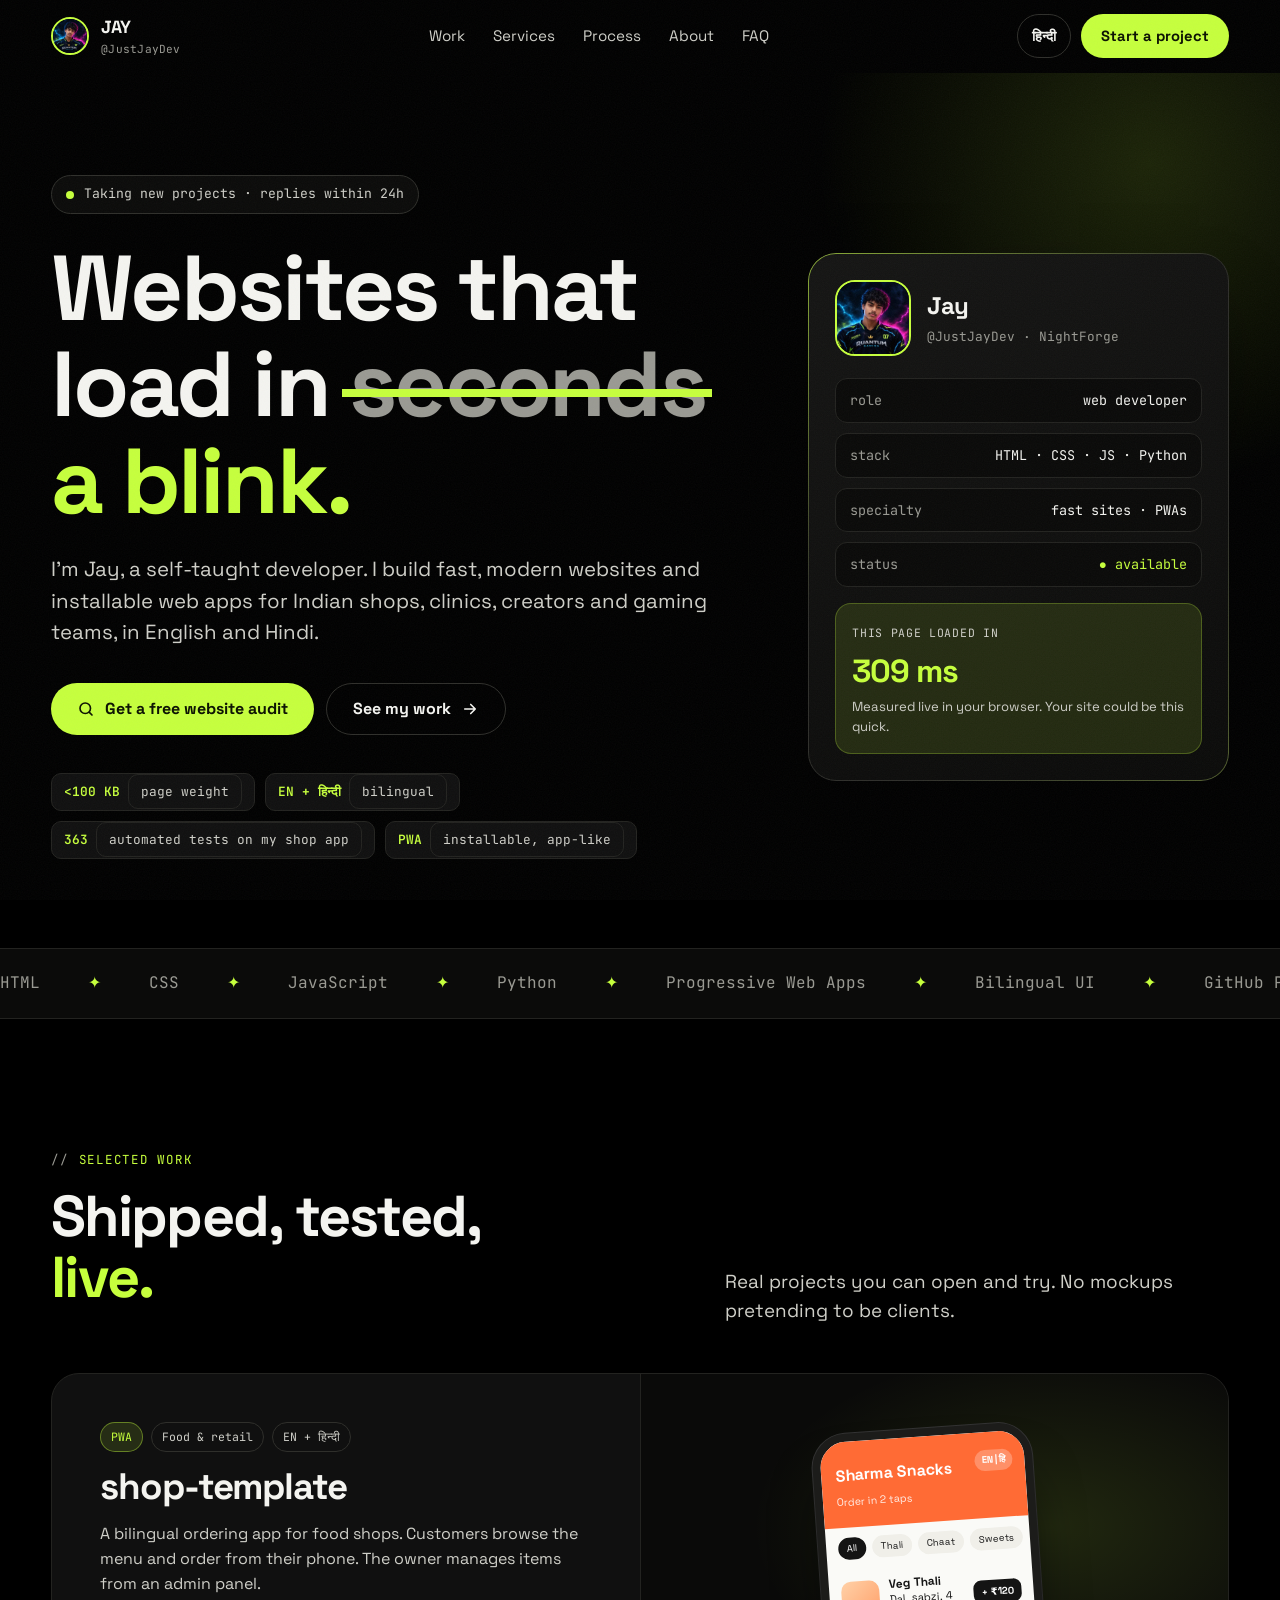
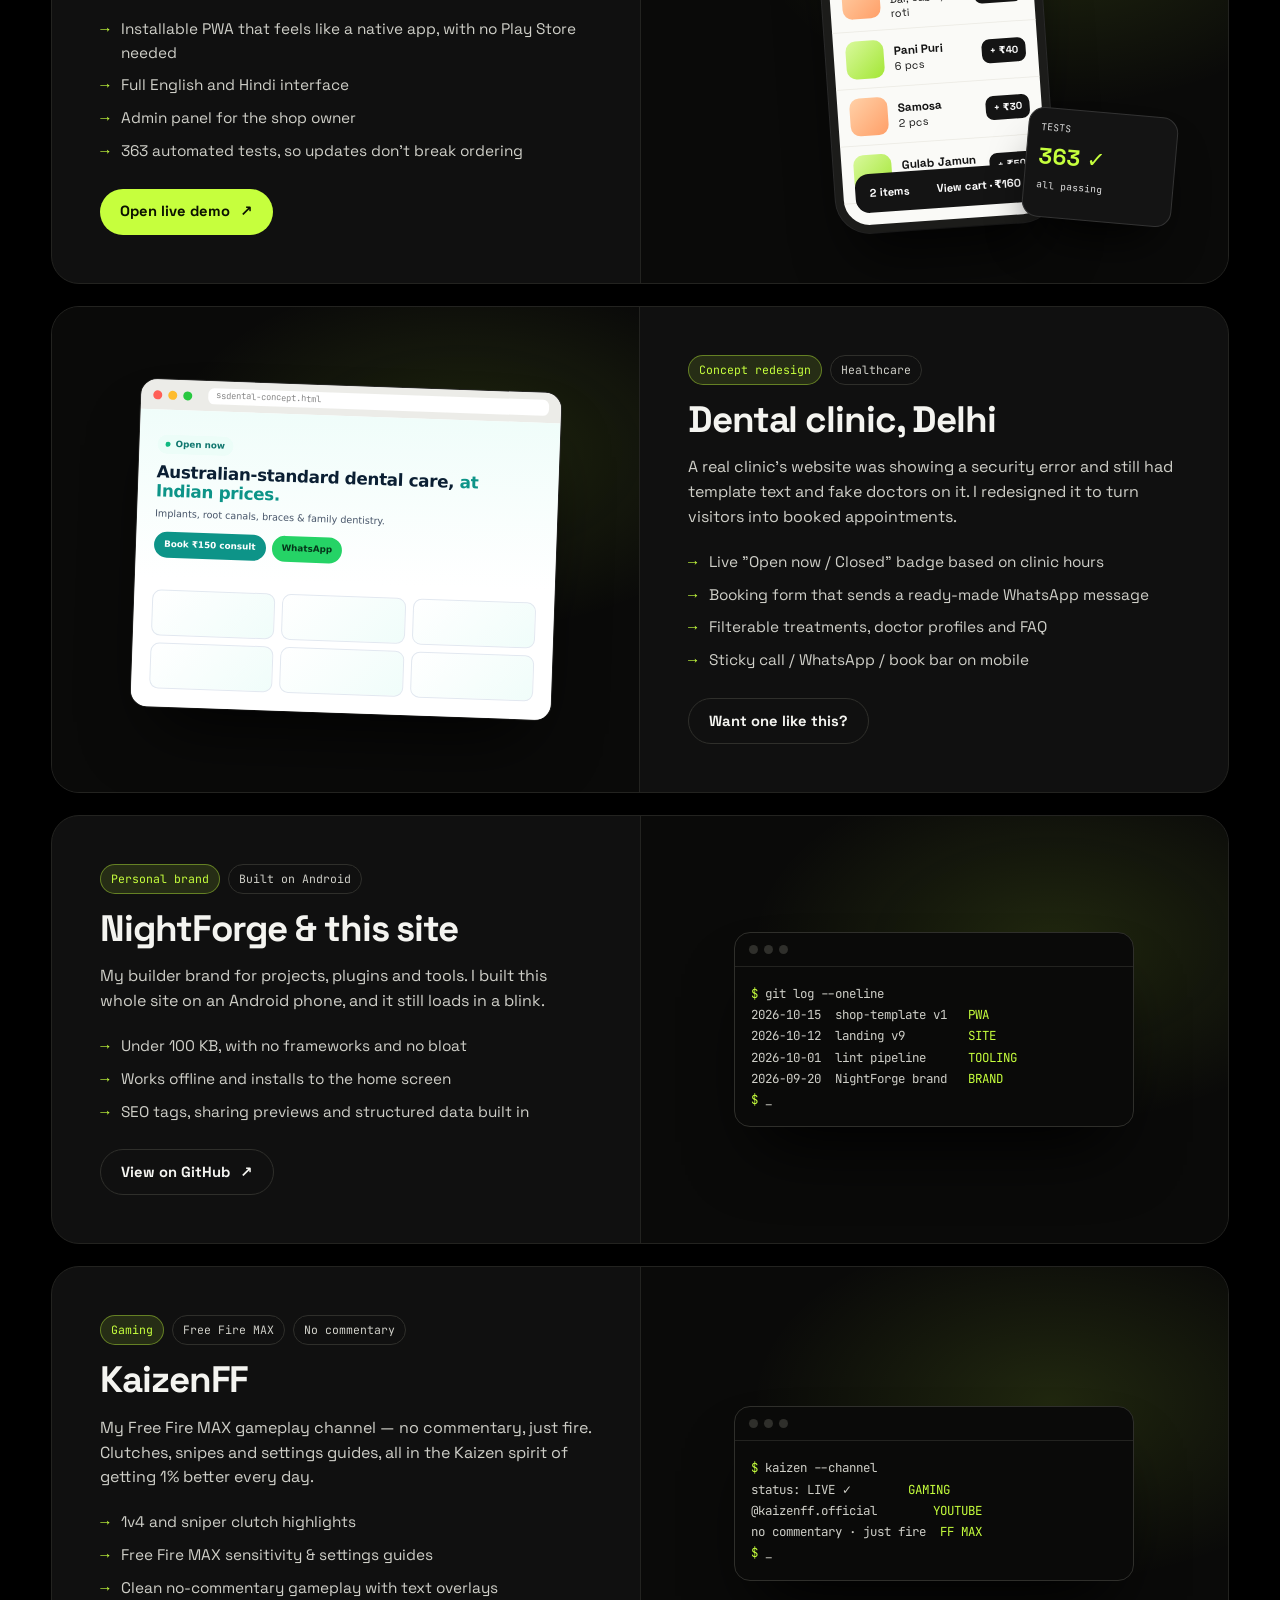
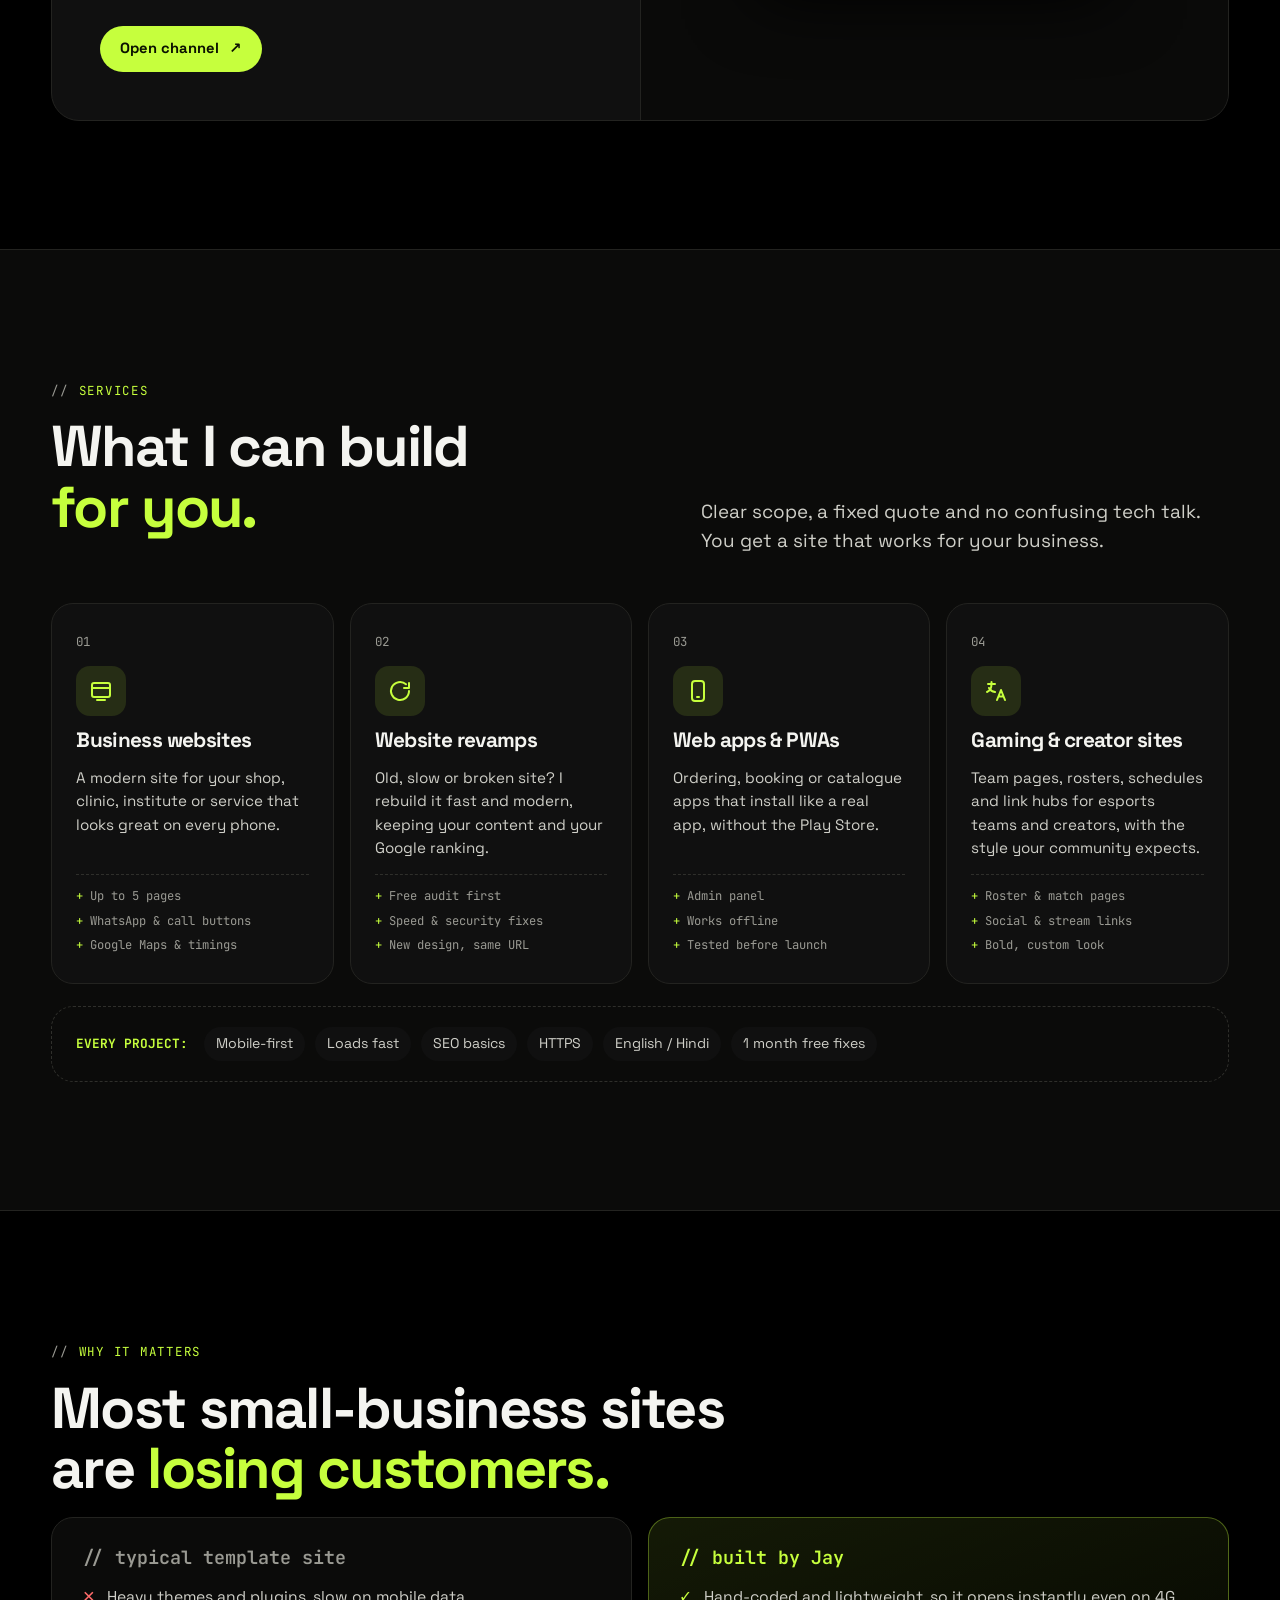
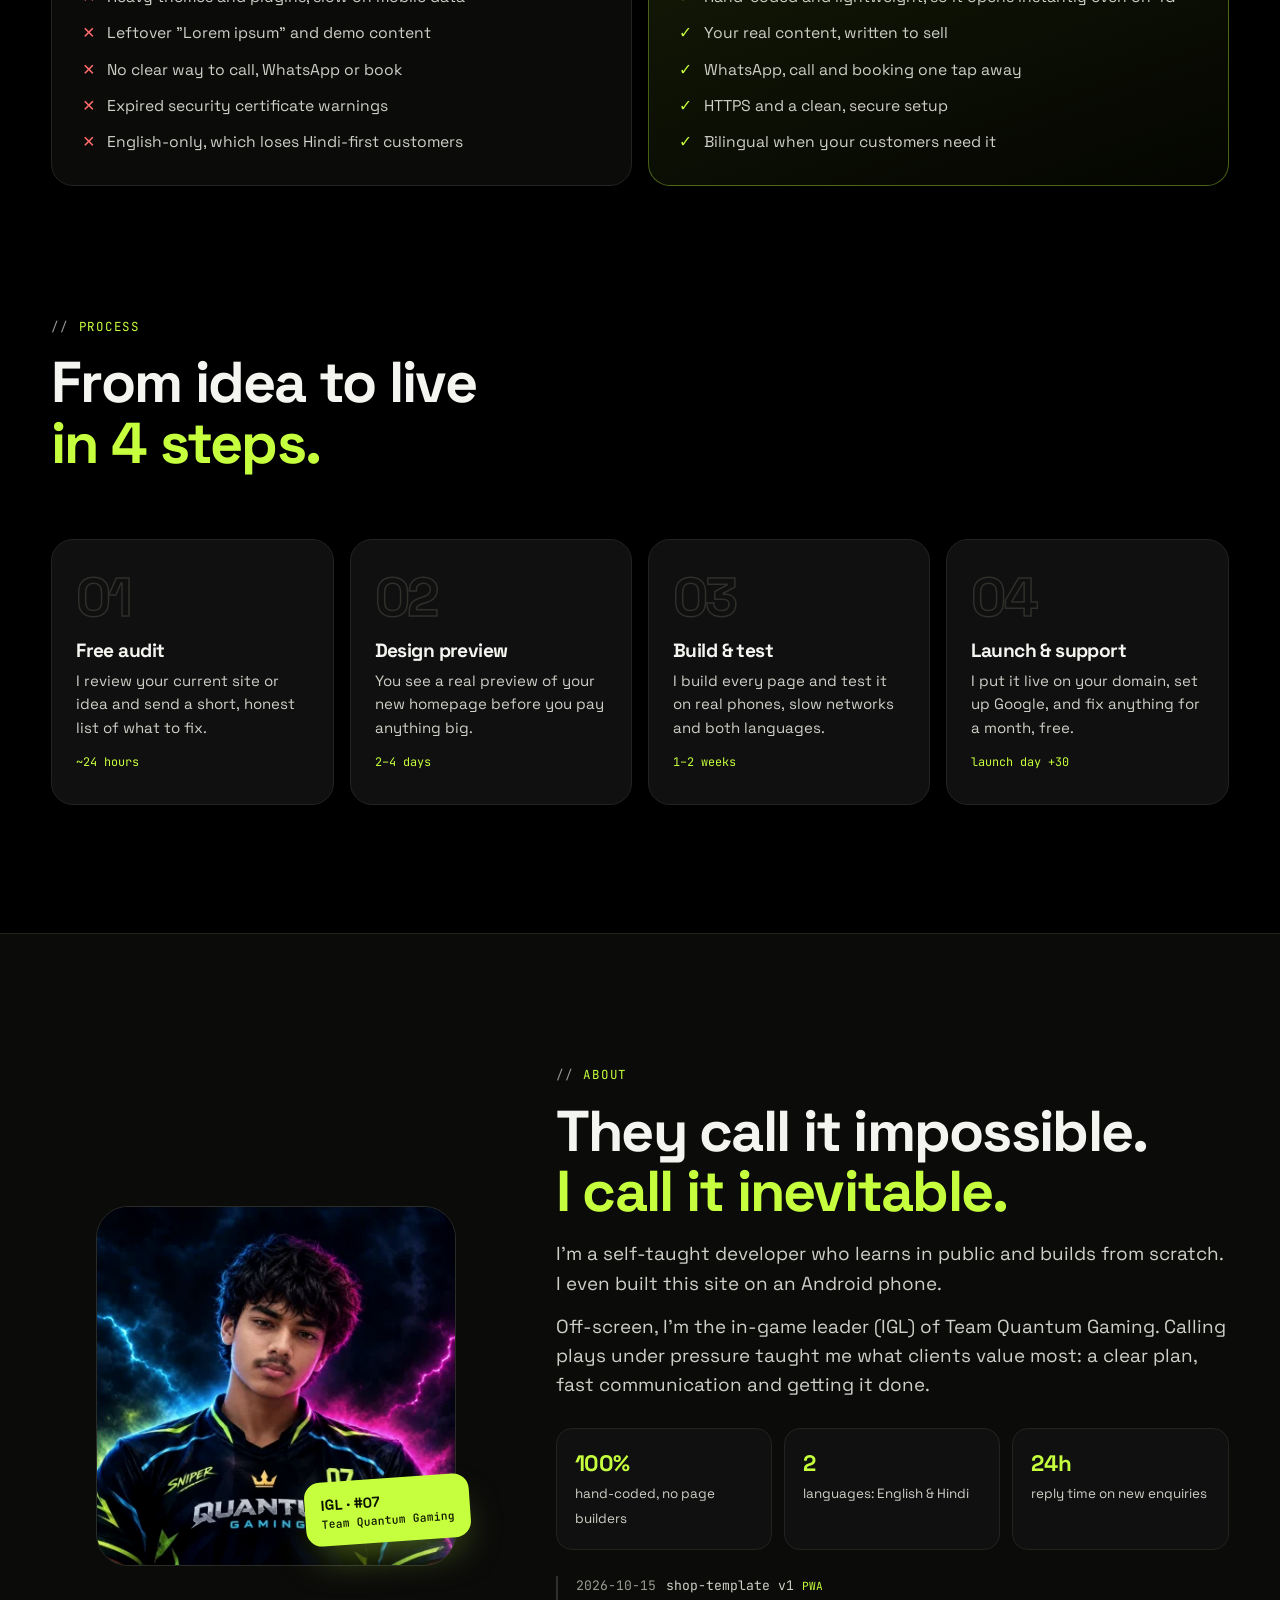
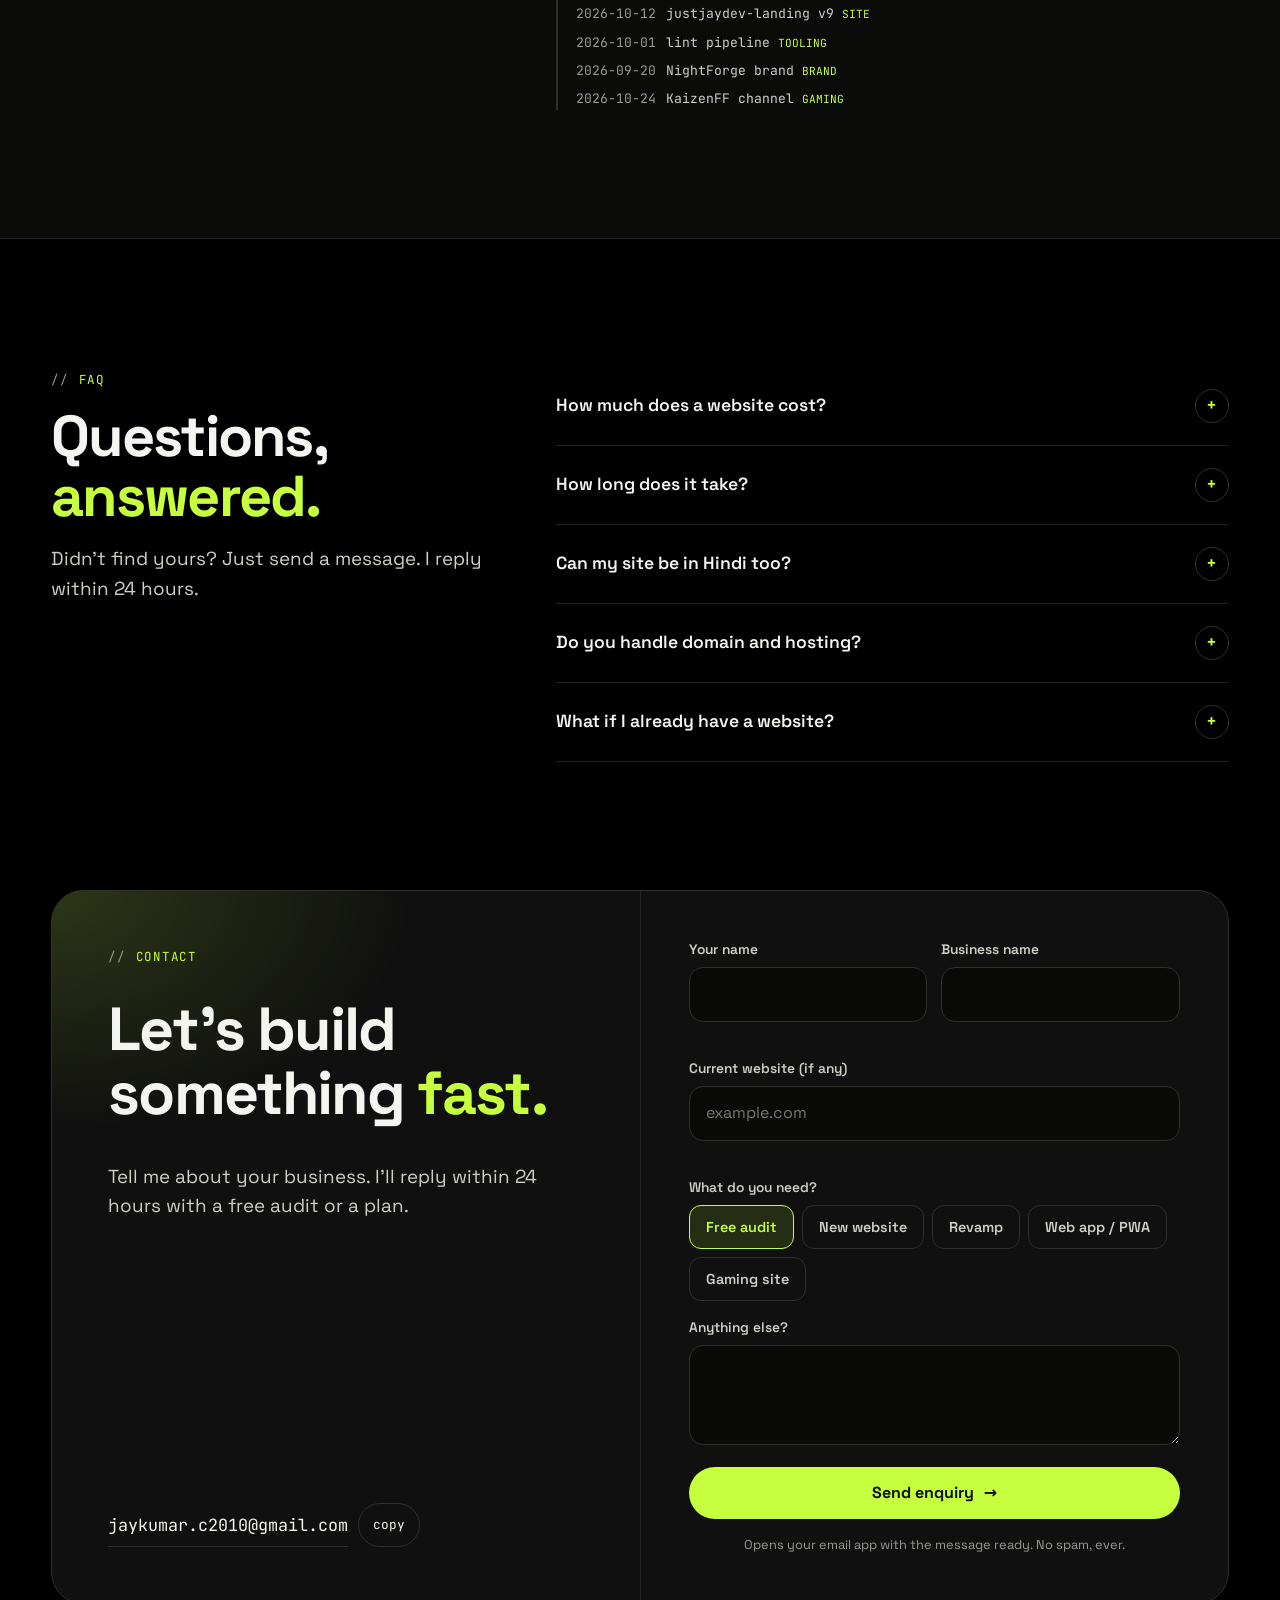
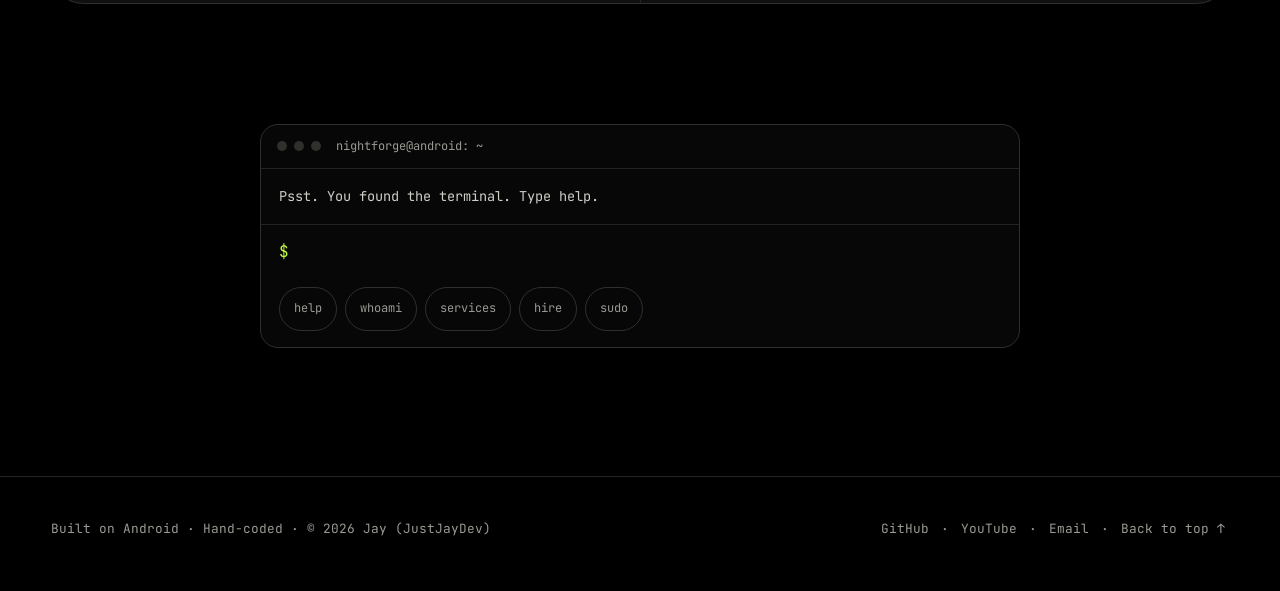
==== commit aff53f45: "ux: KaizenFF ship-log line, floating back-to-top button" ====
--- a/index.html
+++ b/index.html
@@ -315,6 +315,7 @@
         <div><span>2026-10-12</span>justjaydev-landing v9<em>SITE</em></div>
         <div><span>2026-10-01</span>lint pipeline<em>TOOLING</em></div>
         <div><span>2026-09-20</span>NightForge brand<em>BRAND</em></div>
+        <div><span>2026-10-24</span>KaizenFF channel<em>GAMING</em></div>
       </div>
     </div>
   </div>
@@ -402,6 +403,7 @@
   <a href="mailto:jaykumar.c2010@gmail.com" style="border:1.5px solid var(--line-2)" id="mbarAlt"><span data-i18n="mMail">Email</span></a>
   <a href="#contact" style="background:var(--accent);color:var(--accent-ink)" data-i18n="ctaAuditShort">Free audit →</a>
 </nav>
+<button class="to-top" id="toTop" type="button" aria-label="Back to top" hidden>↑</button>
 <script src="js/main.js" defer></script>
 </body>
 </html>
--- a/css/style.css
+++ b/css/style.css
@@ -23,7 +23,7 @@
 .skip{position:absolute;left:-9999px;top:12px;z-index:200;background:var(--accent);color:var(--accent-ink);padding:10px 18px;border-radius:8px;font-weight:700}
 .skip:focus{left:12px}
 .grain{position:fixed;inset:0;z-index:150;pointer-events:none;opacity:.04;background-image:url("data:image/svg+xml,%3Csvg xmlns='http://www.w3.org/2000/svg' width='200' height='200'%3E%3Cfilter id='n'%3E%3CfeTurbulence type='fractalNoise' baseFrequency='0.85' numOctaves='4' stitchTiles='stitch'/%3E%3C/filter%3E%3Crect width='100%25' height='100%25' filter='url(%23n)'/%3E%3C/svg%3E");background-size:200px}
-.progress{position:fixed;top:0;left:0;height:2px;width:0;background:var(--accent);z-index:160}
+.progress{position:fixed;top:0;left:0;height:2px;width:0;background:linear-gradient(90deg,var(--accent),#ffd166);box-shadow:0 0 12px rgba(198,255,61,.5);z-index:160}
 .wrap{width:min(1180px,92%);margin-inline:auto}
 section{padding:clamp(72px,10vw,128px) 0;position:relative}
 .kicker{font-family:var(--font-m);font-size:.78rem;letter-spacing:.14em;text-transform:uppercase;color:var(--accent);display:inline-flex;gap:10px;align-items:center}
@@ -164,7 +164,7 @@
 /* services */
 .svc-g{display:grid;grid-template-columns:repeat(4,1fr);gap:16px}
 .svc{background:var(--card);border:1px solid var(--line);border-radius:var(--r);padding:28px 24px;display:flex;flex-direction:column;gap:14px;transition:border-color .3s,transform .3s var(--ease),background .3s}
-.svc:hover{border-color:rgba(198,255,61,.45);transform:translateY(-5px);background:var(--card-2)}
+.svc:hover{border-color:rgba(198,255,61,.45);transform:translateY(-5px) rotate(-.4deg);background:var(--card-2)}
 .svc .n{font-family:var(--font-m);font-size:.78rem;color:var(--muted)}
 .svc .ic{width:50px;height:50px;border-radius:14px;background:var(--accent-dim);color:var(--accent);display:grid;place-items:center}
 .svc .ic svg{width:24px;height:24px}
@@ -278,7 +278,7 @@
 .mbar{display:none}
 
 /* reveal */
-.js .rv{opacity:0;transform:translateY(26px);transition:opacity .8s var(--ease),transform .8s var(--ease)}
+.js .rv{opacity:0;transform:translateY(26px);transition:opacity .7s var(--ease),transform .7s var(--ease),transition-delay .3s}
 .js .rv.in{opacity:1;transform:none}
 /* stylelint-disable declaration-no-important -- the single sanctioned !important:
    a reduced-motion override must beat inline animation styles. */
@@ -320,3 +320,9 @@
 @media (max-width:600px){
   .wrap{padding-inline:18px}
 }
+
+
+/* back to top */
+.to-top{position:fixed;right:18px;bottom:90px;width:48px;height:48px;border-radius:14px;background:var(--card-2);border:1px solid var(--line-2);color:var(--accent);font-size:1.2rem;display:grid;place-items:center;z-index:130;box-shadow:0 18px 40px -18px rgba(0,0,0,.8);transition:opacity .25s var(--ease),transform .25s var(--ease),border-color .25s;opacity:0;pointer-events:none}
+.to-top.show{opacity:1;pointer-events:auto}
+.to-top:hover{border-color:var(--accent);transform:translateY(-3px)}
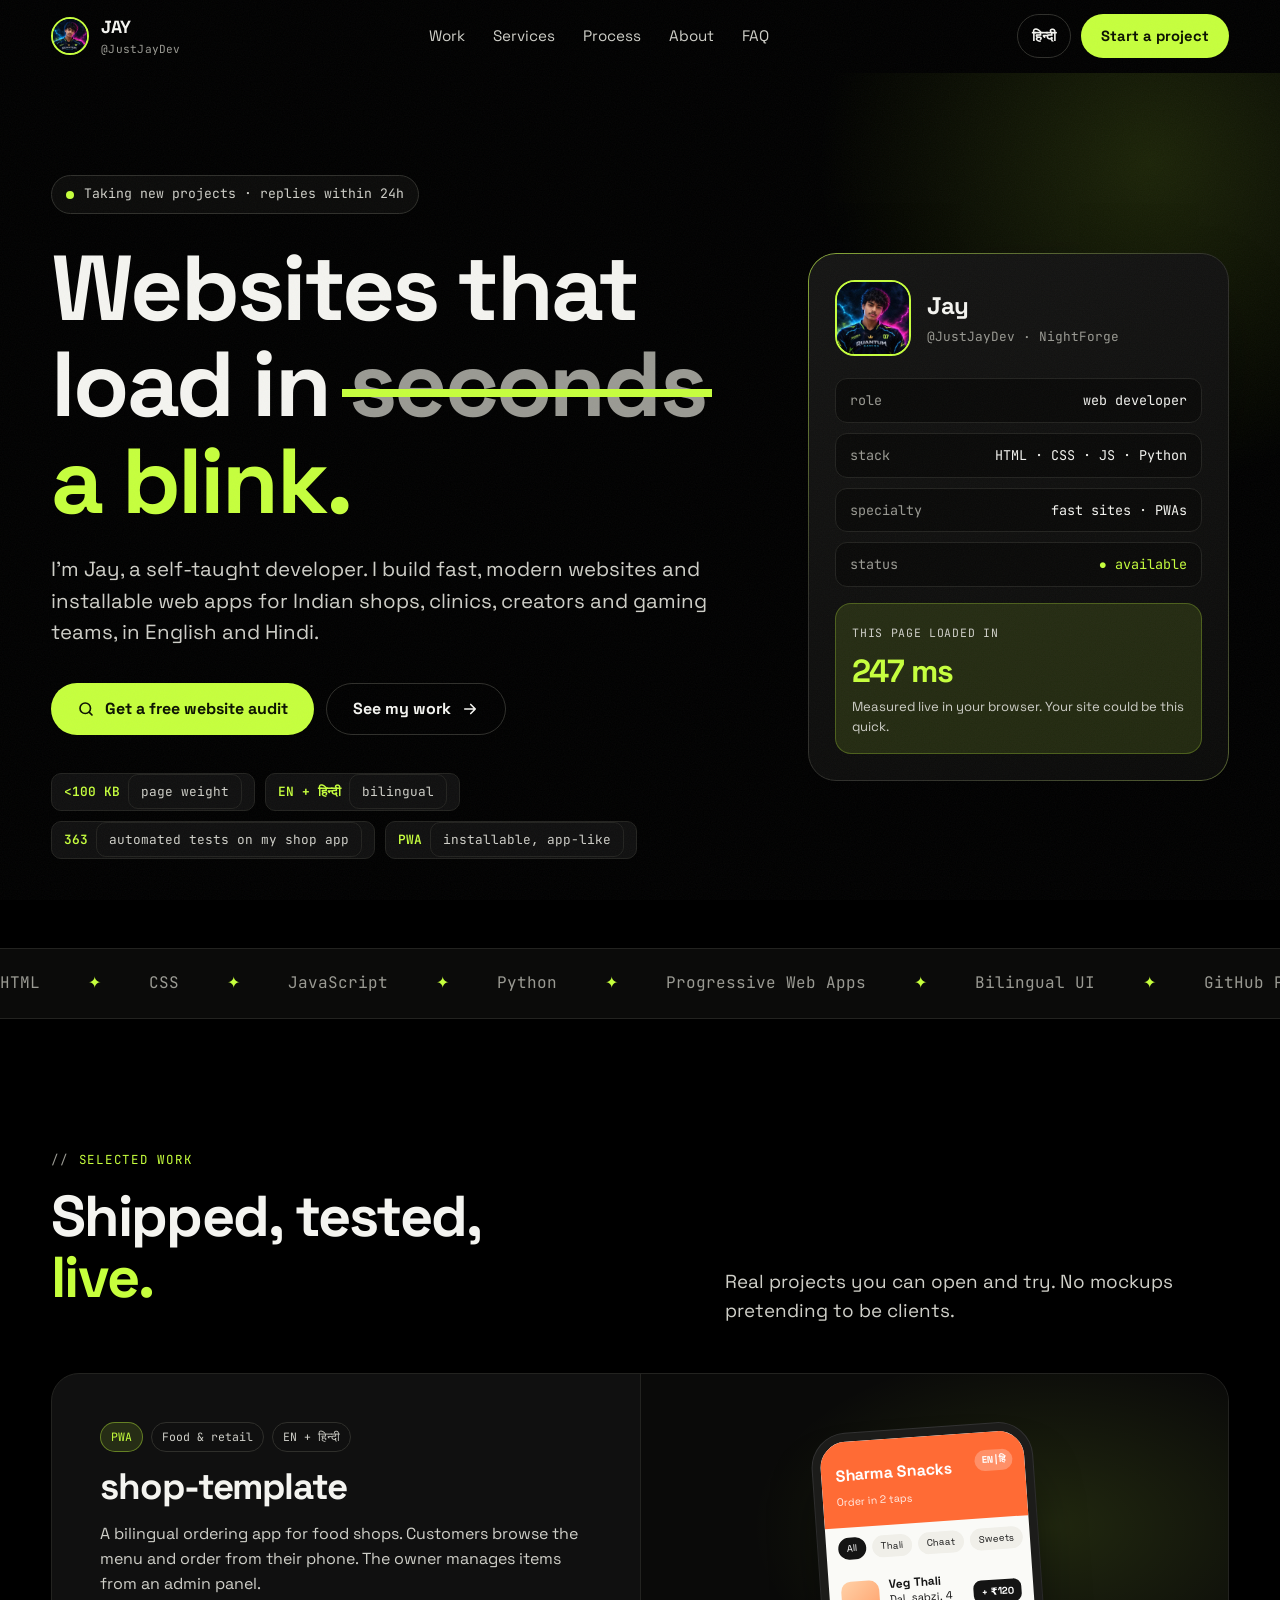
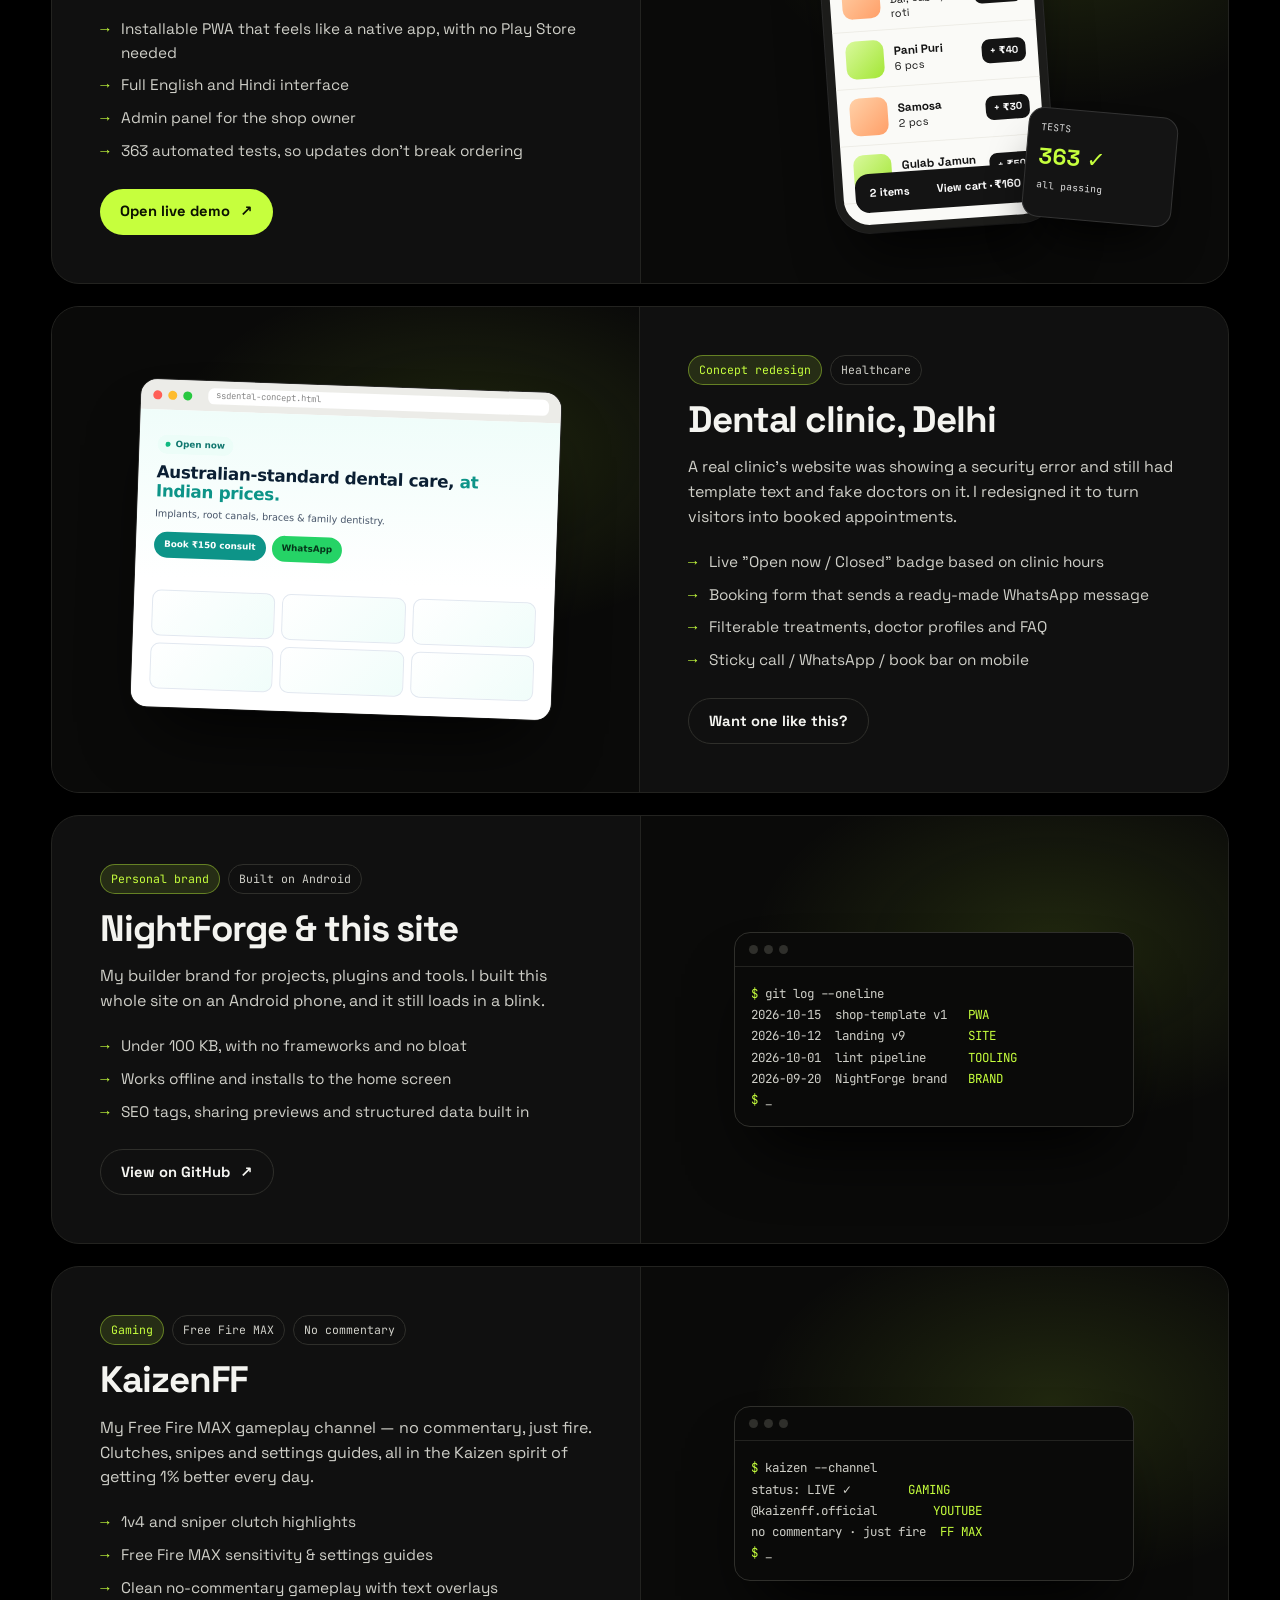
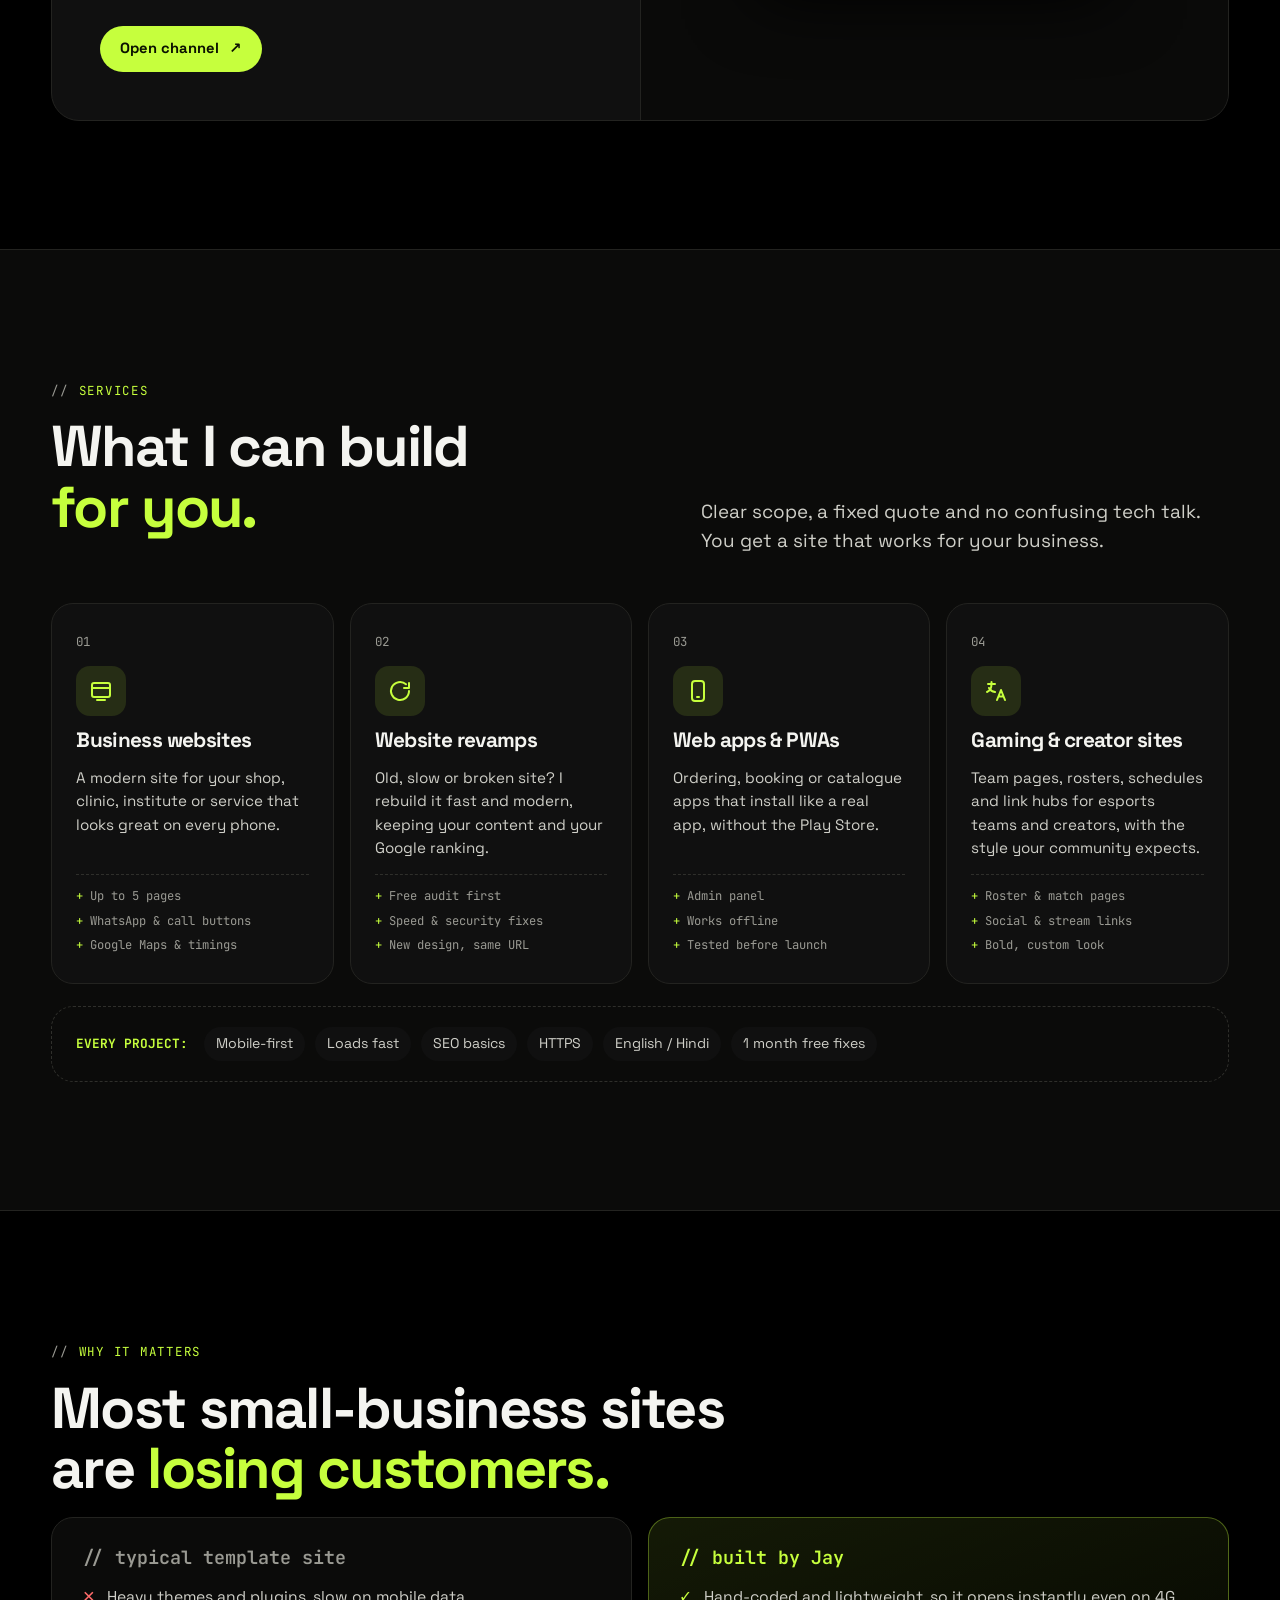
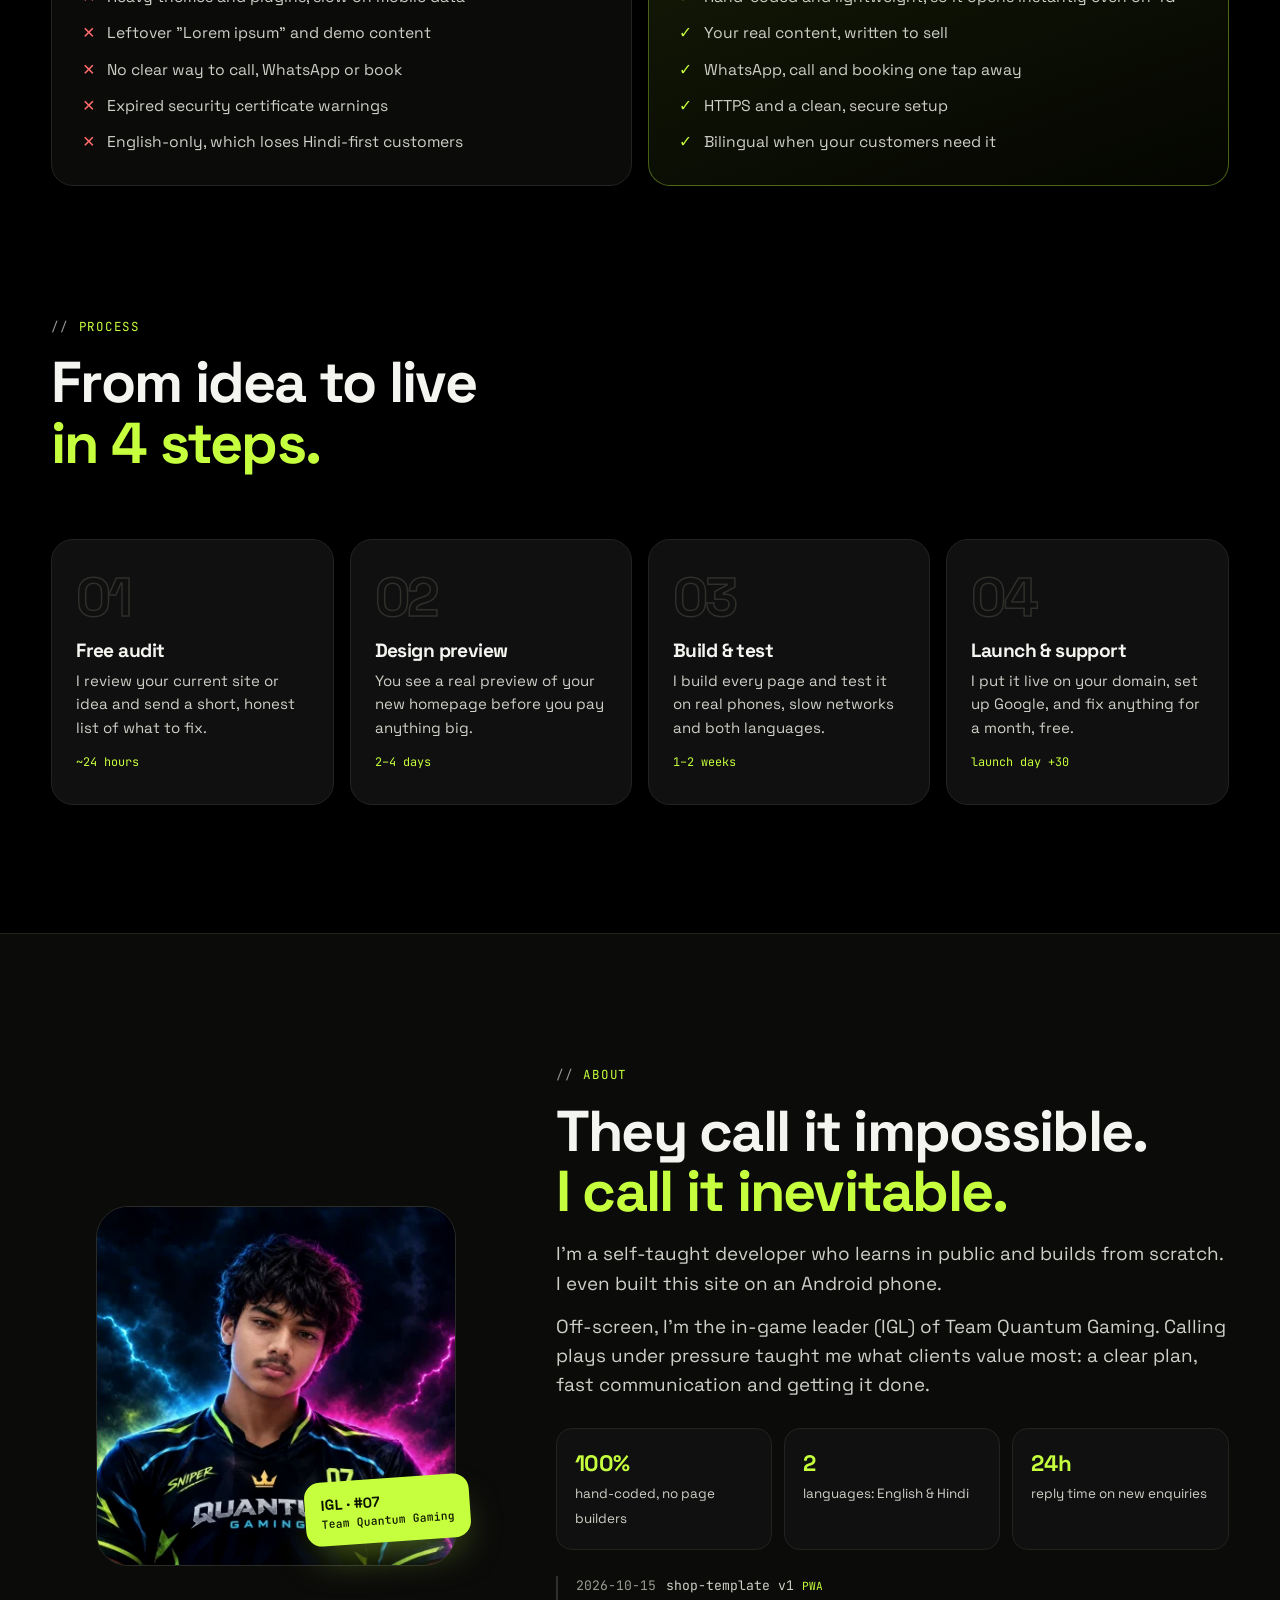
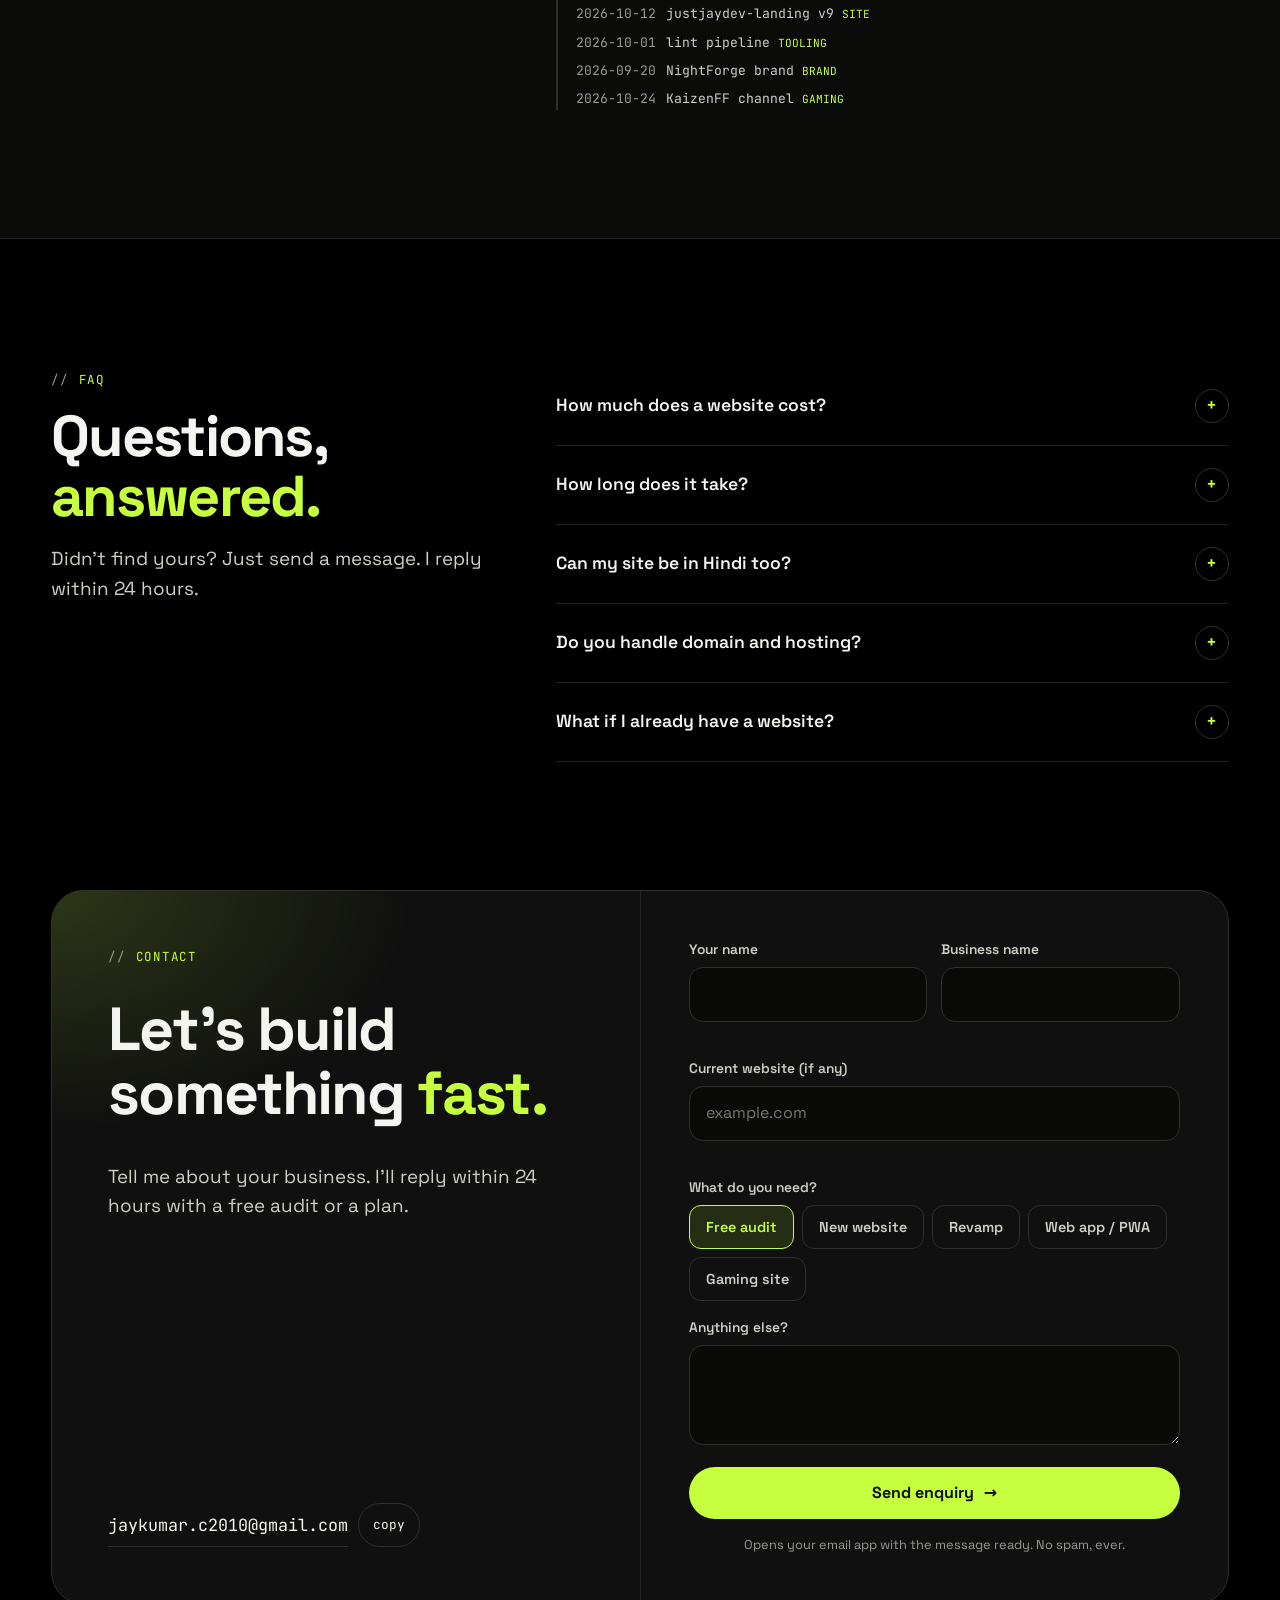
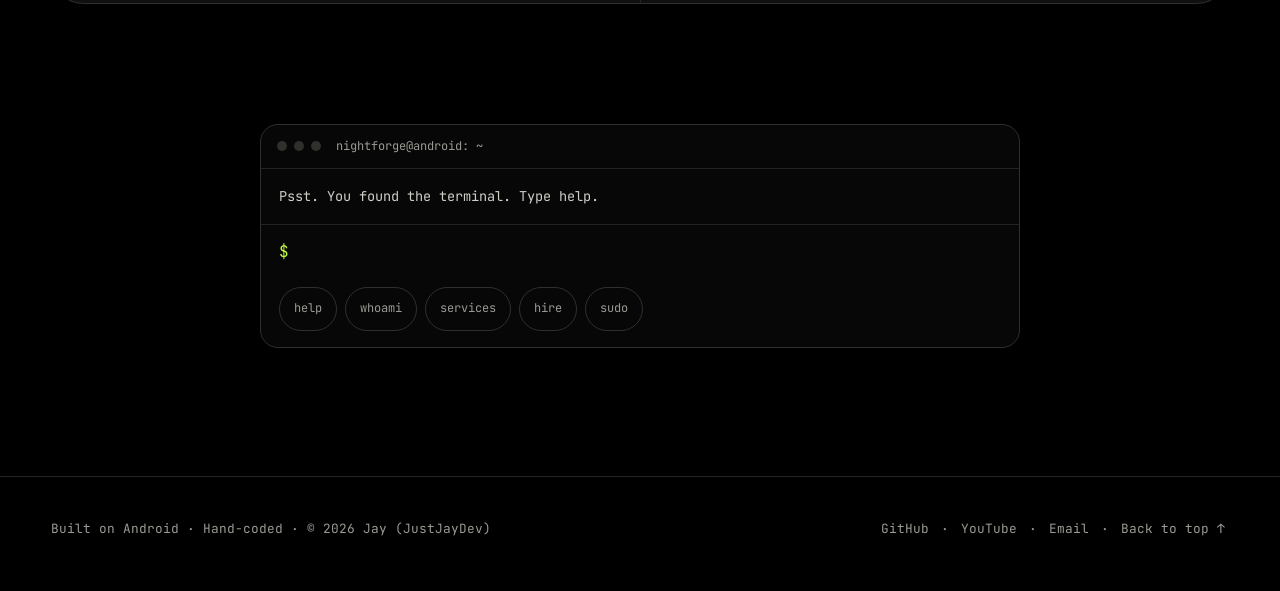
==== commit 3c8efceb: "seo: add YouTube channel to sameAs in JSON-LD" ====
--- a/index.html
+++ b/index.html
@@ -32,7 +32,7 @@
 <link rel="apple-touch-icon" sizes="180x180" href="assets/apple-touch-icon.png">
 <link rel="manifest" href="manifest.json">
 
-<script type="application/ld+json">{"@context":"https://schema.org","@type":"Person","name":"Jay","alternateName":"JustJayDev","url":"https://nightforgeio.github.io/justjaydev-landing/","jobTitle":"Web Developer","email":"jaykumar.c2010@gmail.com","knowsAbout":["Web development","Progressive Web Apps","JavaScript","Python","SEO"],"knowsLanguage":["en","hi"],"sameAs":["https://github.com/nightforgeio"],"description":"Self-taught developer building fast, modern websites and installable web apps for Indian businesses, in English and Hindi. Free website audit."}</script>
+<script type="application/ld+json">{"@context":"https://schema.org","@type":"Person","name":"Jay","alternateName":"JustJayDev","url":"https://nightforgeio.github.io/justjaydev-landing/","jobTitle":"Web Developer","email":"jaykumar.c2010@gmail.com","knowsAbout":["Web development","Progressive Web Apps","JavaScript","Python","SEO"],"knowsLanguage":["en","hi"],"sameAs":["https://github.com/nightforgeio","https://www.youtube.com/@kaizenff.official"],"description":"Self-taught developer building fast, modern websites and installable web apps for Indian businesses, in English and Hindi. Free website audit."}</script>
 
 <script>document.documentElement.classList.add('js');</script>
 <link rel="preload" as="font" type="font/woff2" href="fonts/space-grotesk-var.woff2" crossorigin>
--- a/css/style.css
+++ b/css/style.css
@@ -34,7 +34,9 @@
 .hl{color:var(--accent)}
 .btn{display:inline-flex;align-items:center;justify-content:center;gap:10px;min-height:52px;padding:0 26px;border-radius:999px;font-weight:700;font-size:1rem;transition:transform .2s var(--ease),background .2s,border-color .2s,box-shadow .2s;white-space:nowrap}
 .btn svg{width:18px;height:18px}
-.btn-accent{background:var(--accent);color:var(--accent-ink);box-shadow:0 0 0 0 rgba(198,255,61,.0)}
+.btn-accent{background:var(--accent);color:var(--accent-ink);box-shadow:0 0 0 0 rgba(198,255,61,.0);position:relative;overflow:hidden}
+.btn-accent::after{content:"";position:absolute;top:0;left:-120%;width:60%;height:100%;background:linear-gradient(100deg,transparent,rgba(255,255,255,.45),transparent);transform:skewX(-20deg);transition:left .6s var(--ease)}
+.btn-accent:hover::after{left:140%}
 .btn-accent:hover{transform:translateY(-2px);box-shadow:0 14px 40px -12px rgba(198,255,61,.55)}
 .btn-line{border:1.5px solid var(--line-2);color:var(--fg)}
 .btn-line:hover{border-color:var(--accent);transform:translateY(-2px)}
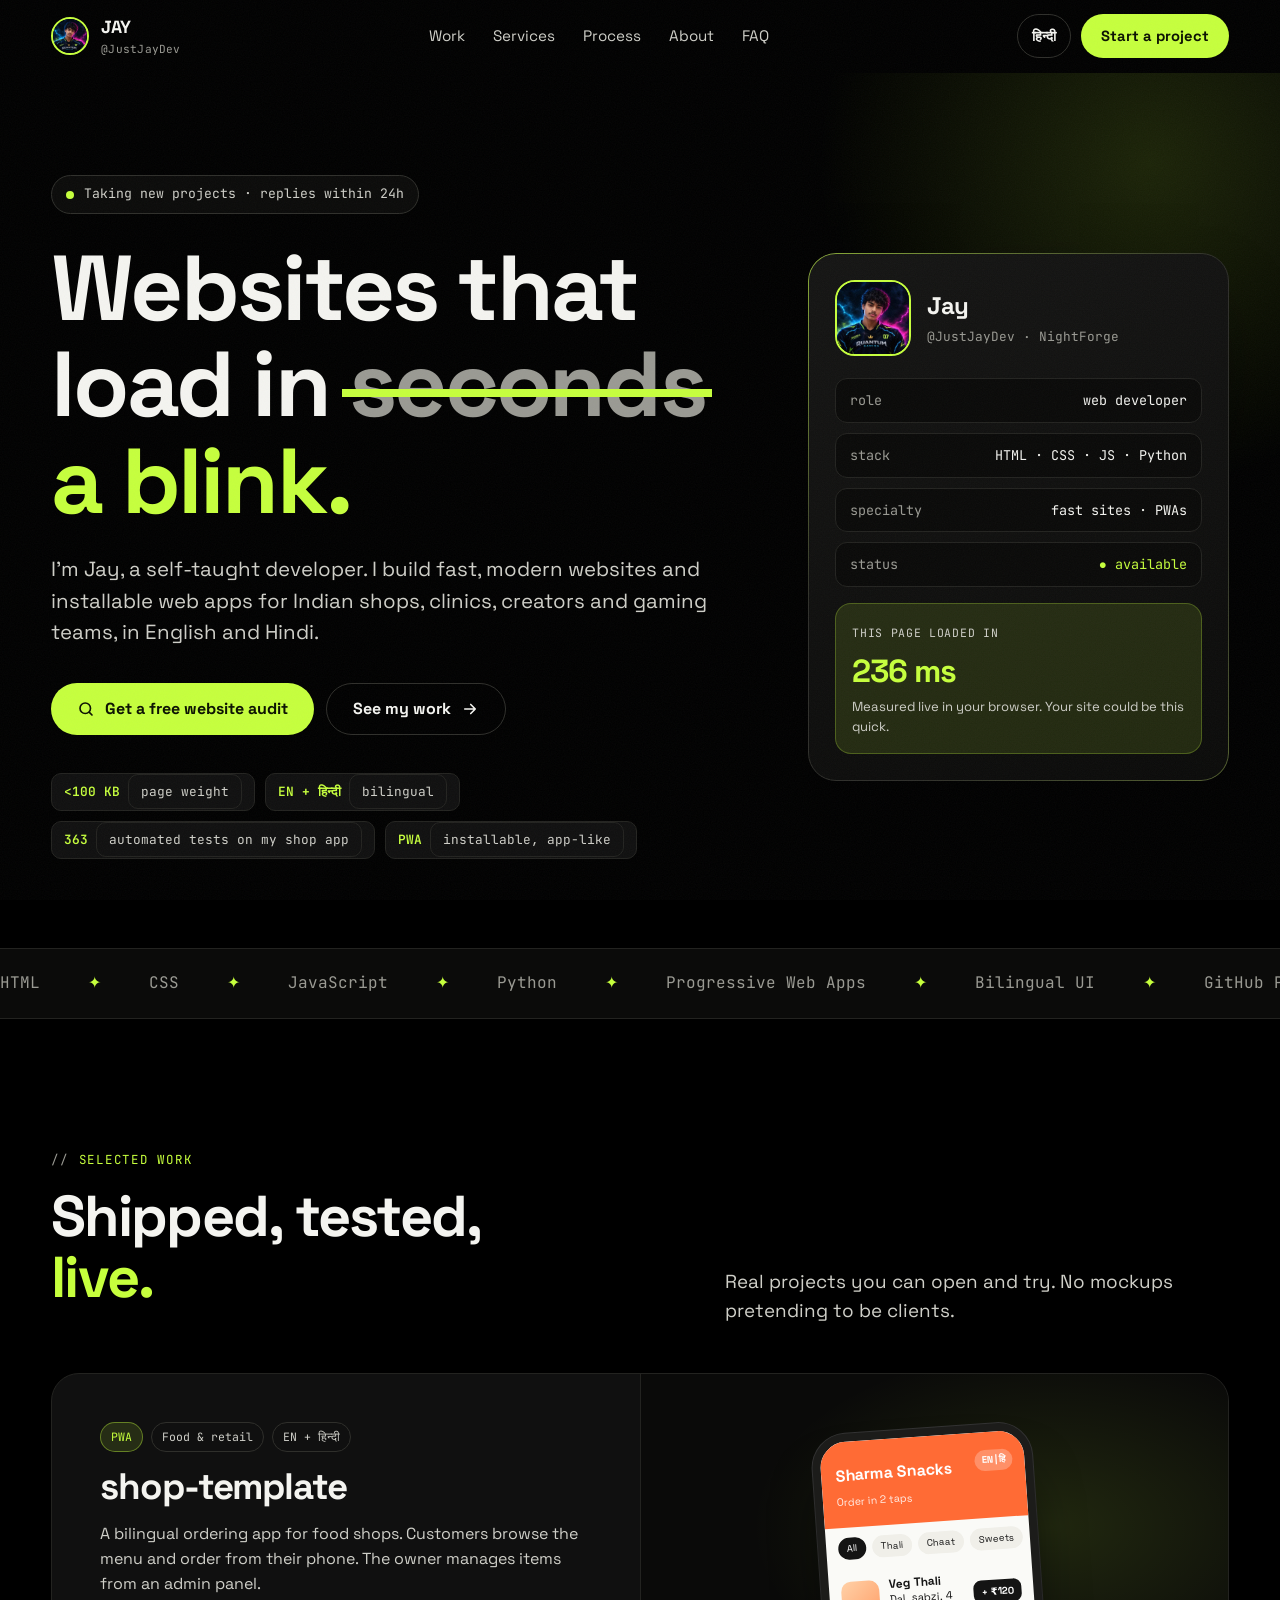
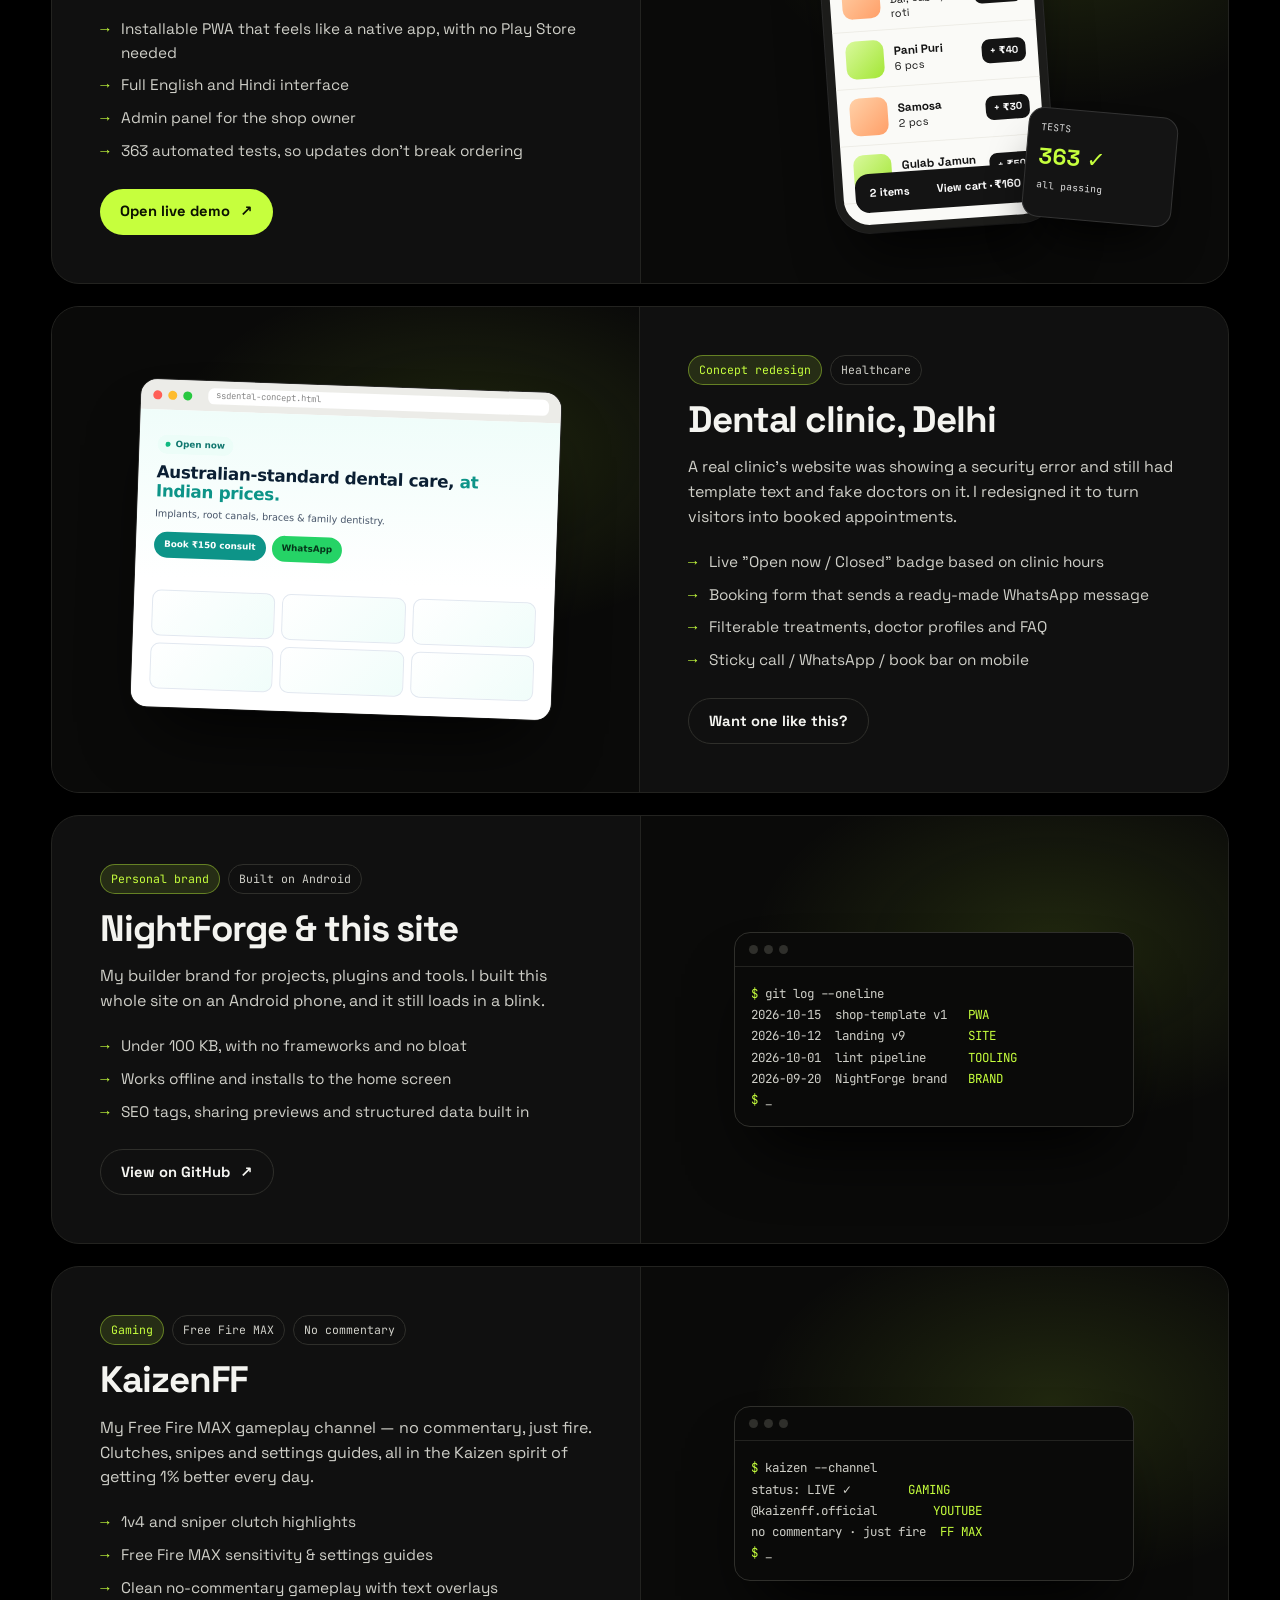
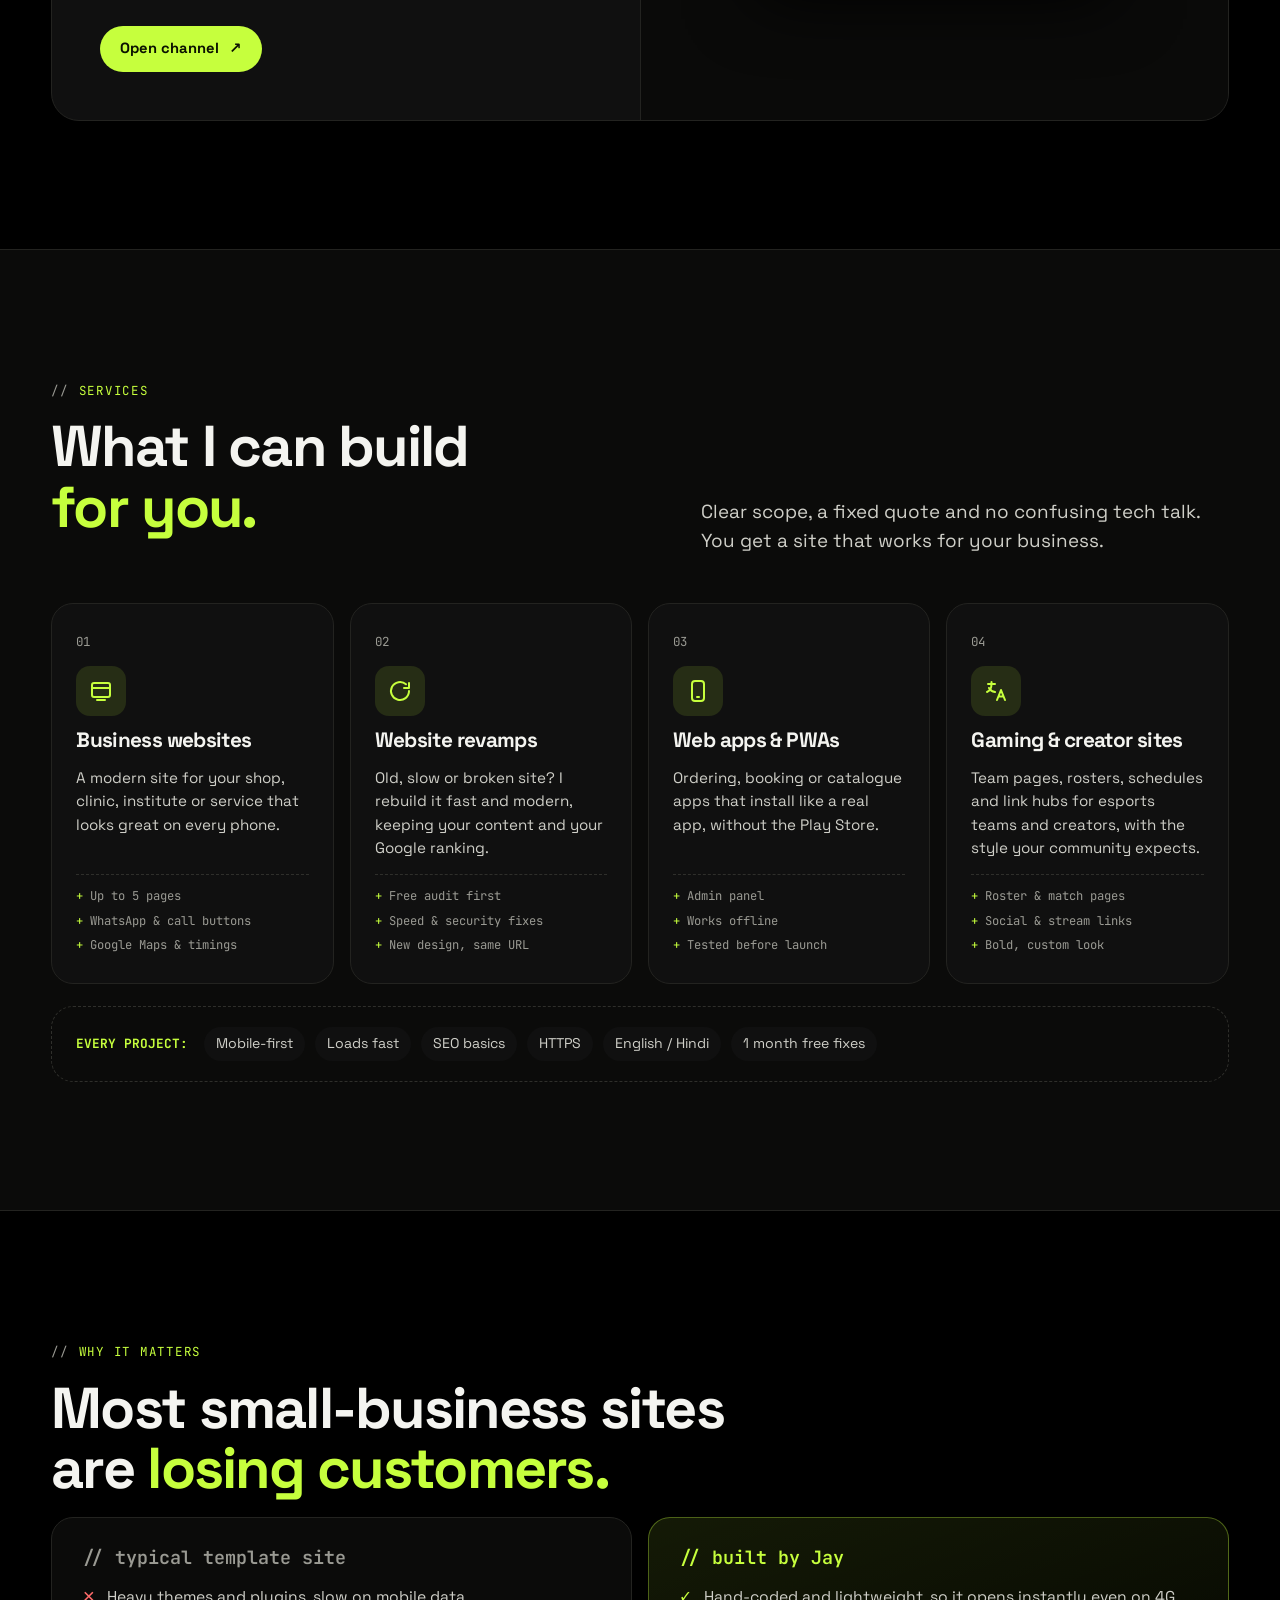
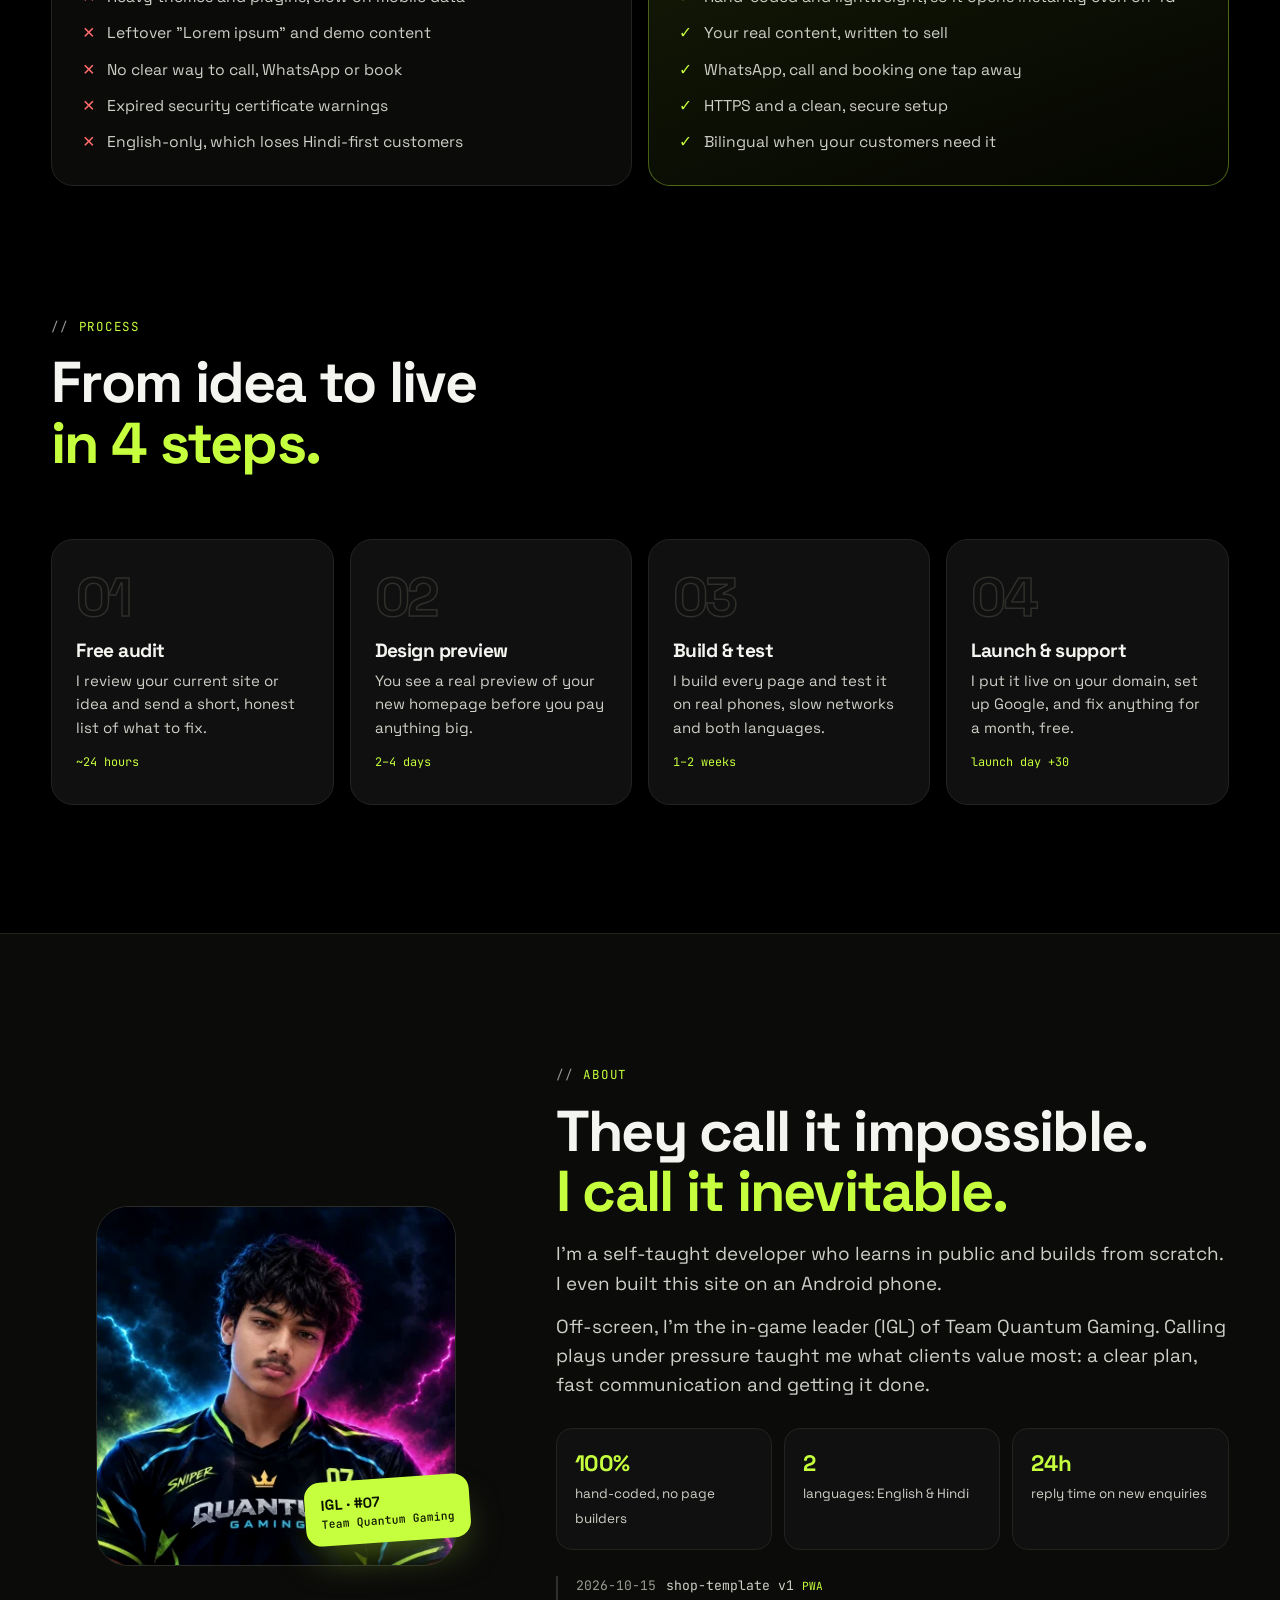
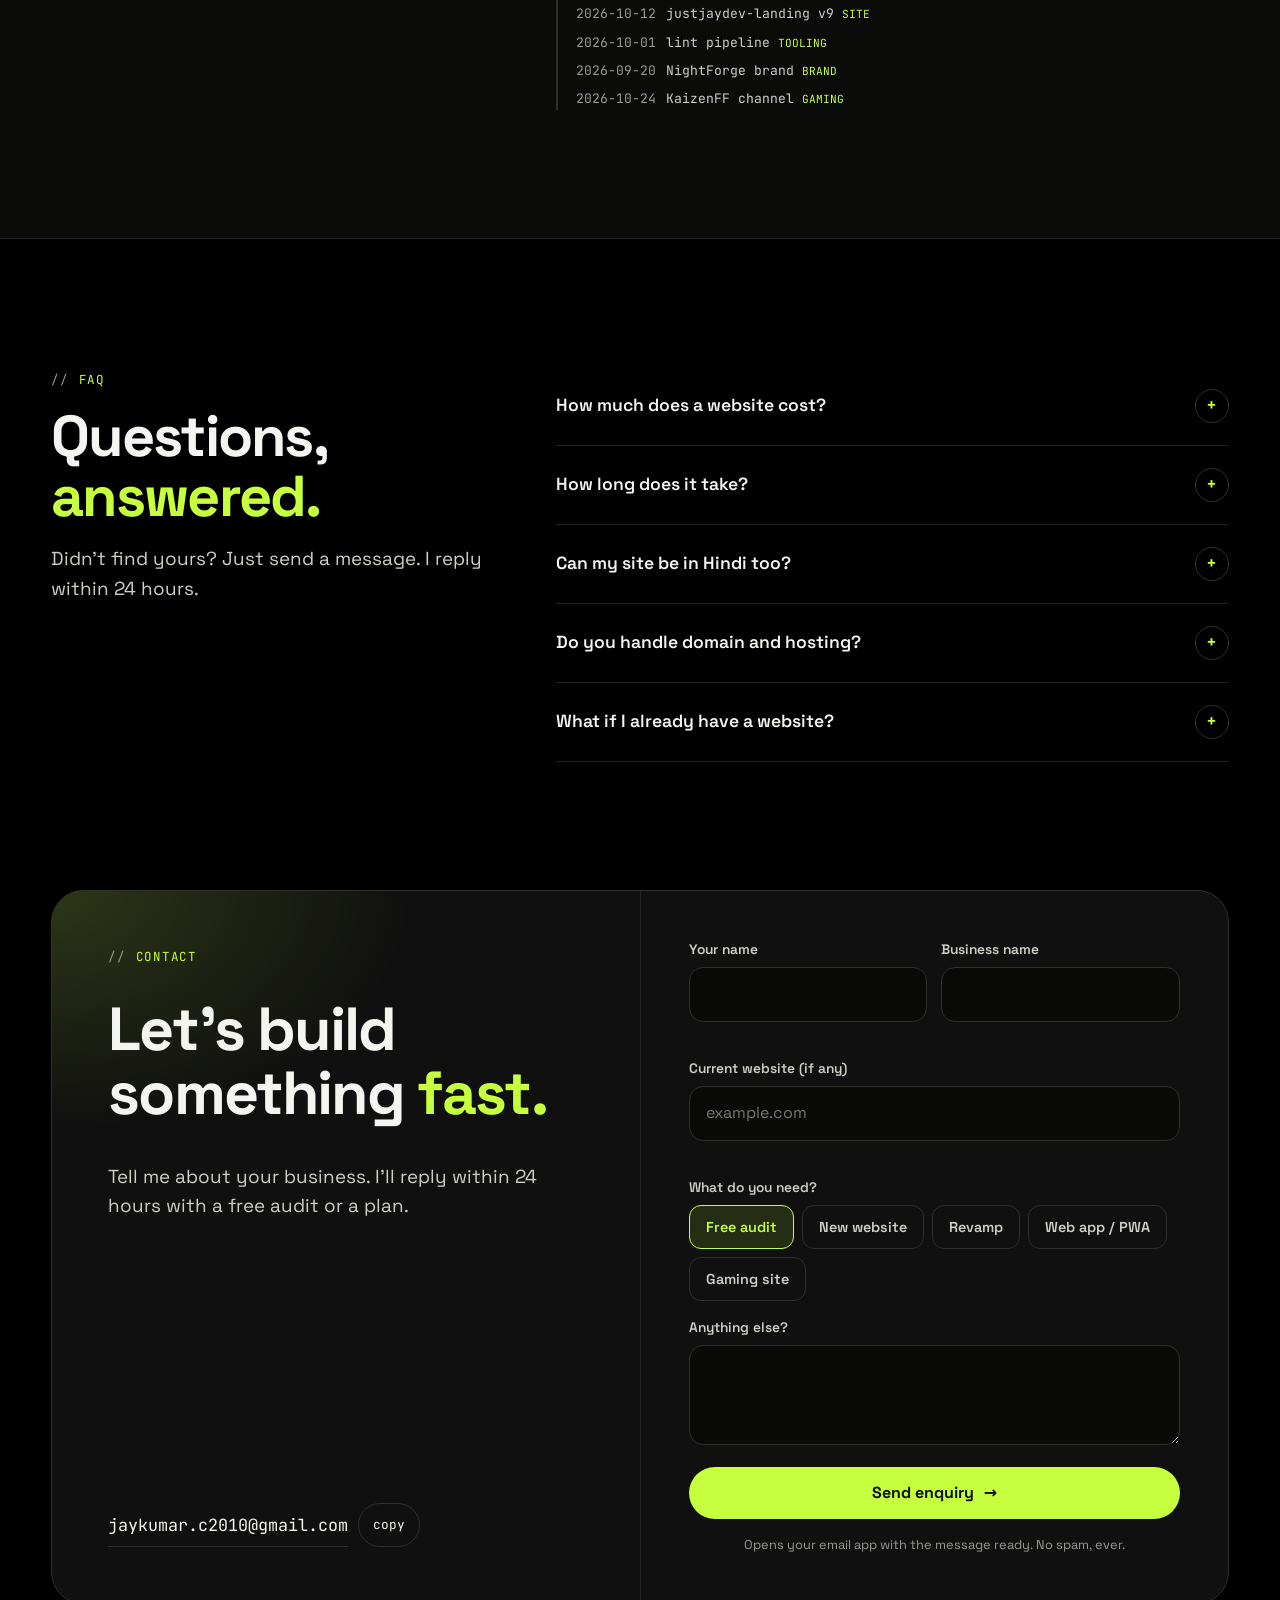
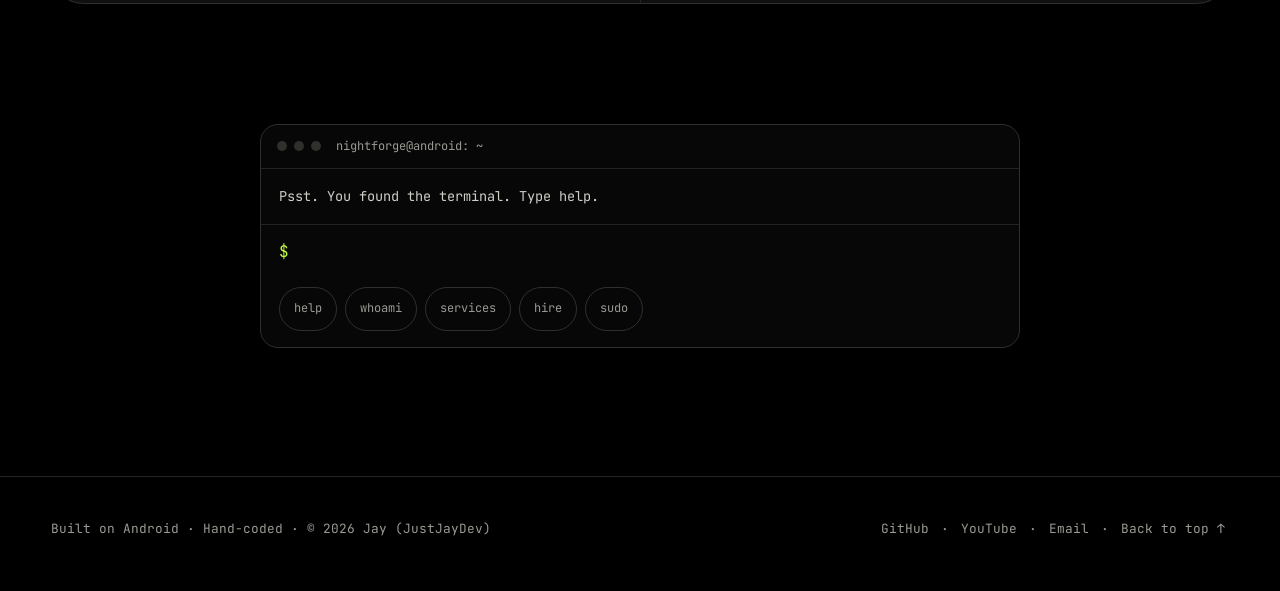
==== commit 53993811: "pwa: add iOS standalone meta tags" ====
--- a/index.html
+++ b/index.html
@@ -30,6 +30,10 @@
 <link rel="icon" type="image/png" sizes="32x32" href="assets/icon-32.png">
 <link rel="icon" type="image/png" sizes="512x512" href="assets/icon-512.png">
 <link rel="apple-touch-icon" sizes="180x180" href="assets/apple-touch-icon.png">
+<meta name="mobile-web-app-capable" content="yes">
+<meta name="apple-mobile-web-app-capable" content="yes">
+<meta name="apple-mobile-web-app-status-bar-style" content="black-translucent">
+<meta name="apple-mobile-web-app-title" content="JustJayDev">
 <link rel="manifest" href="manifest.json">
 
 <script type="application/ld+json">{"@context":"https://schema.org","@type":"Person","name":"Jay","alternateName":"JustJayDev","url":"https://nightforgeio.github.io/justjaydev-landing/","jobTitle":"Web Developer","email":"jaykumar.c2010@gmail.com","knowsAbout":["Web development","Progressive Web Apps","JavaScript","Python","SEO"],"knowsLanguage":["en","hi"],"sameAs":["https://github.com/nightforgeio","https://www.youtube.com/@kaizenff.official"],"description":"Self-taught developer building fast, modern websites and installable web apps for Indian businesses, in English and Hindi. Free website audit."}</script>
--- a/css/style.css
+++ b/css/style.css
@@ -12,6 +12,7 @@
 }
 *,*::before,*::after{box-sizing:border-box;margin:0;padding:0}
 html{scroll-behavior:smooth;-webkit-text-size-adjust:100%;color-scheme:dark}
+[id]{scroll-margin-top:88px}
 body{background:var(--bg);color:var(--fg);font-family:var(--font-d);line-height:1.55;overflow-x:hidden;-webkit-font-smoothing:antialiased}
 html[lang="hi"] body{font-family:var(--font-hi)}
 a{color:inherit;text-decoration:none}
@@ -65,7 +66,7 @@
 .mmenu{display:none}
 
 /* hero */
-.hero{padding:clamp(56px,8vw,104px) 0 clamp(56px,7vw,90px);overflow:hidden}
+.hero{position:relative;padding:clamp(56px,8vw,104px) 0 clamp(56px,7vw,90px);overflow:hidden}
 .hero::before{content:"";position:absolute;width:780px;height:780px;right:-260px;top:-300px;border-radius:50%;background:radial-gradient(circle,rgba(198,255,61,.14),transparent 62%);pointer-events:none}
 .hero-g{display:grid;grid-template-columns:1.25fr .75fr;gap:56px;align-items:center;position:relative}
 .avail{display:inline-flex;align-items:center;gap:10px;font-family:var(--font-m);font-size:.82rem;color:var(--fg-2);border:1px solid var(--line-2);padding:8px 14px;border-radius:999px;background:var(--bg-2)}
@@ -306,7 +307,7 @@
   .mbar{display:grid;grid-template-columns:1fr 1.4fr;gap:8px;position:fixed;left:0;right:0;bottom:0;z-index:120;padding:10px 12px calc(10px + env(safe-area-inset-bottom));background:rgba(0,0,0,.9);backdrop-filter:blur(12px);border-top:1px solid var(--line);transform:translateY(110%);transition:transform .35s var(--ease)}
   .mbar.show{transform:none}
   .mbar a{min-height:48px;border-radius:14px;display:flex;align-items:center;justify-content:center;gap:8px;font-weight:700;font-size:.92rem}
-  body{padding-bottom:20px}
+  body{padding-bottom:calc(84px + env(safe-area-inset-bottom))}
 }
 @media (max-width:600px){
   .svc-g,.steps,.facts,.row2{grid-template-columns:1fr}
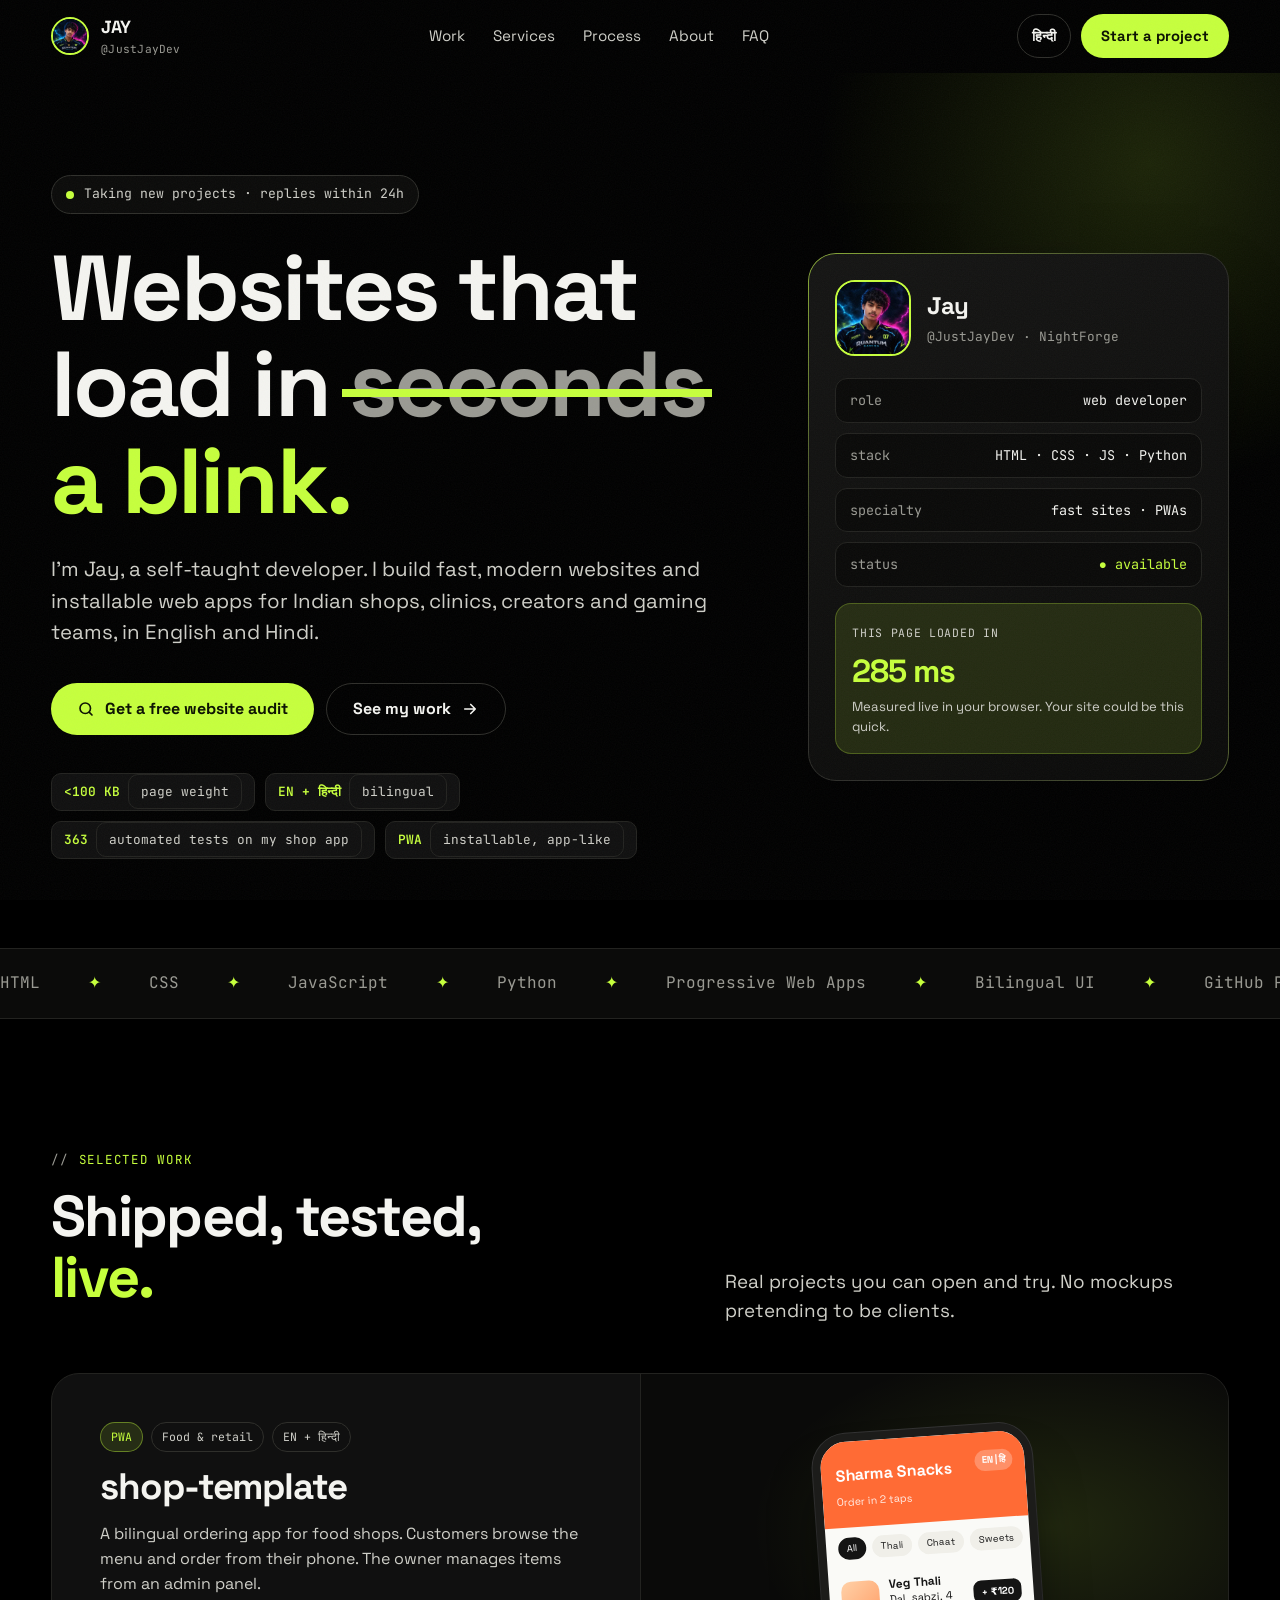
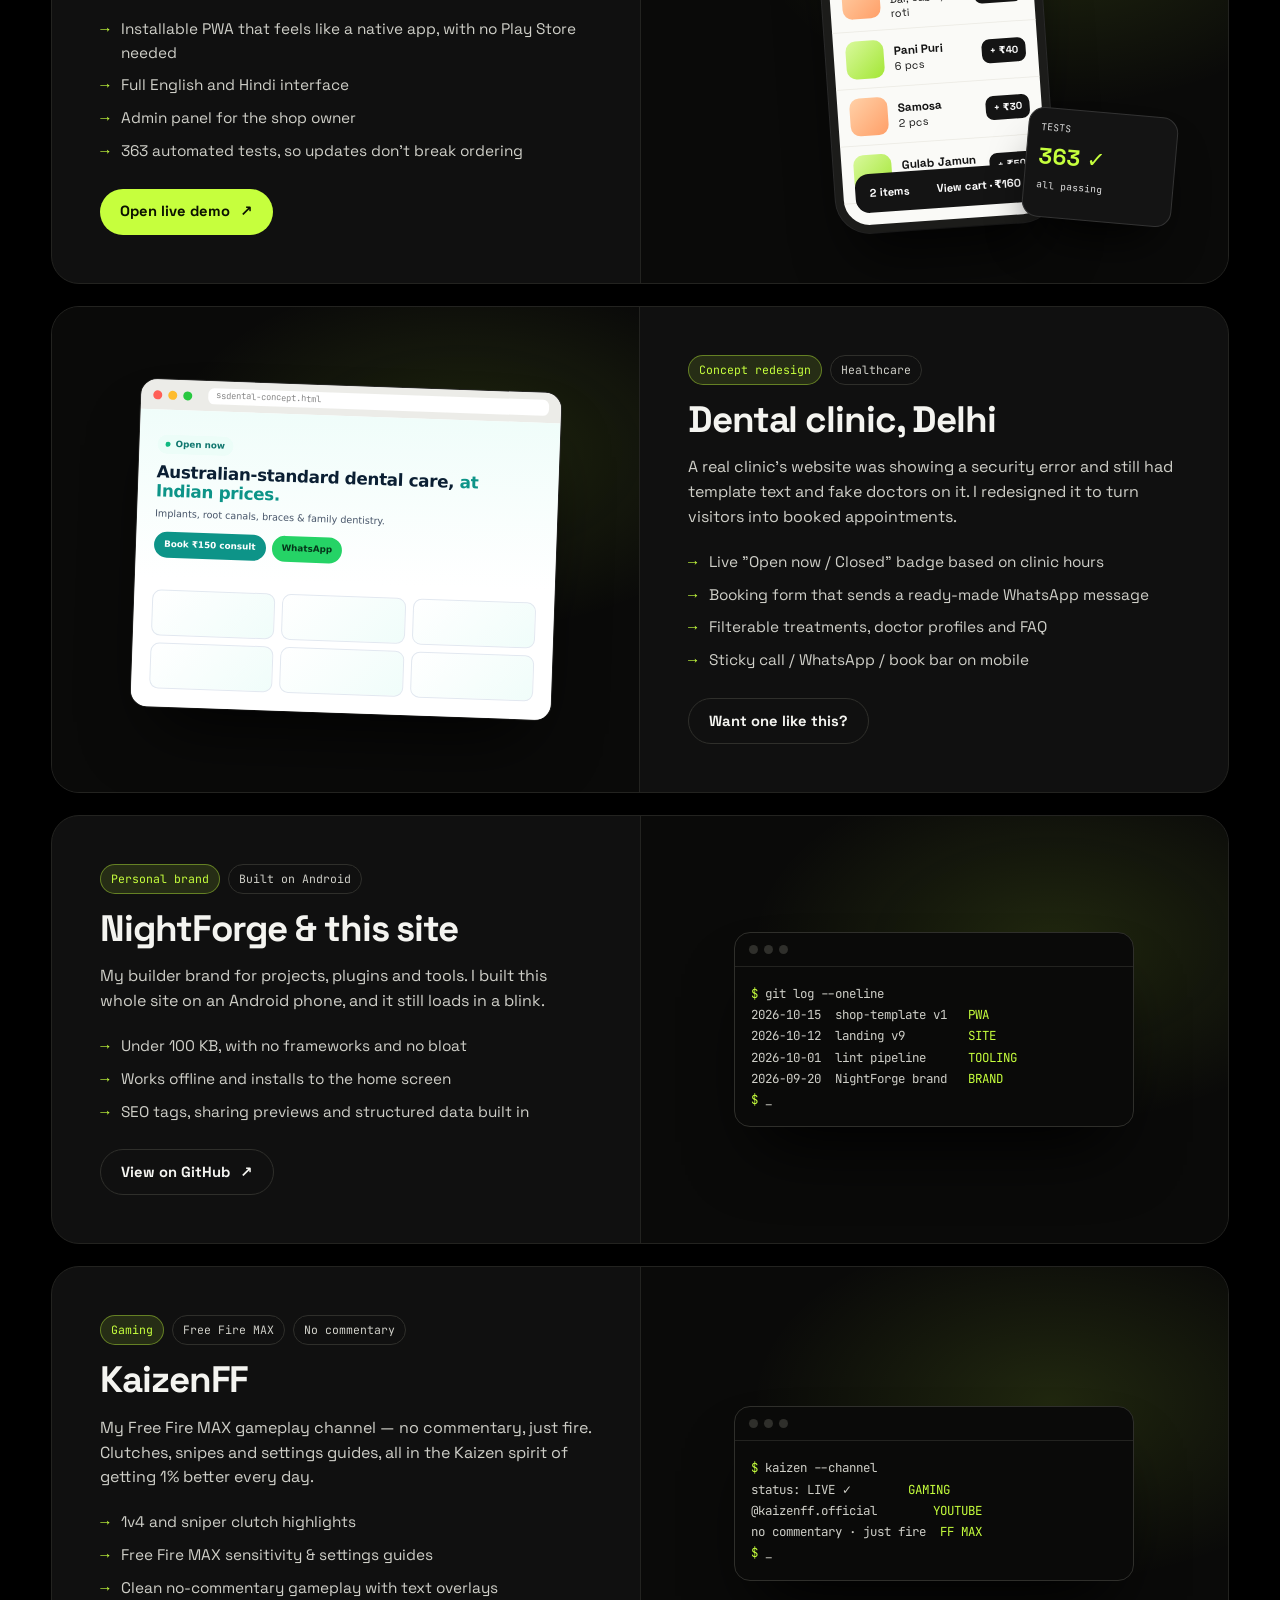
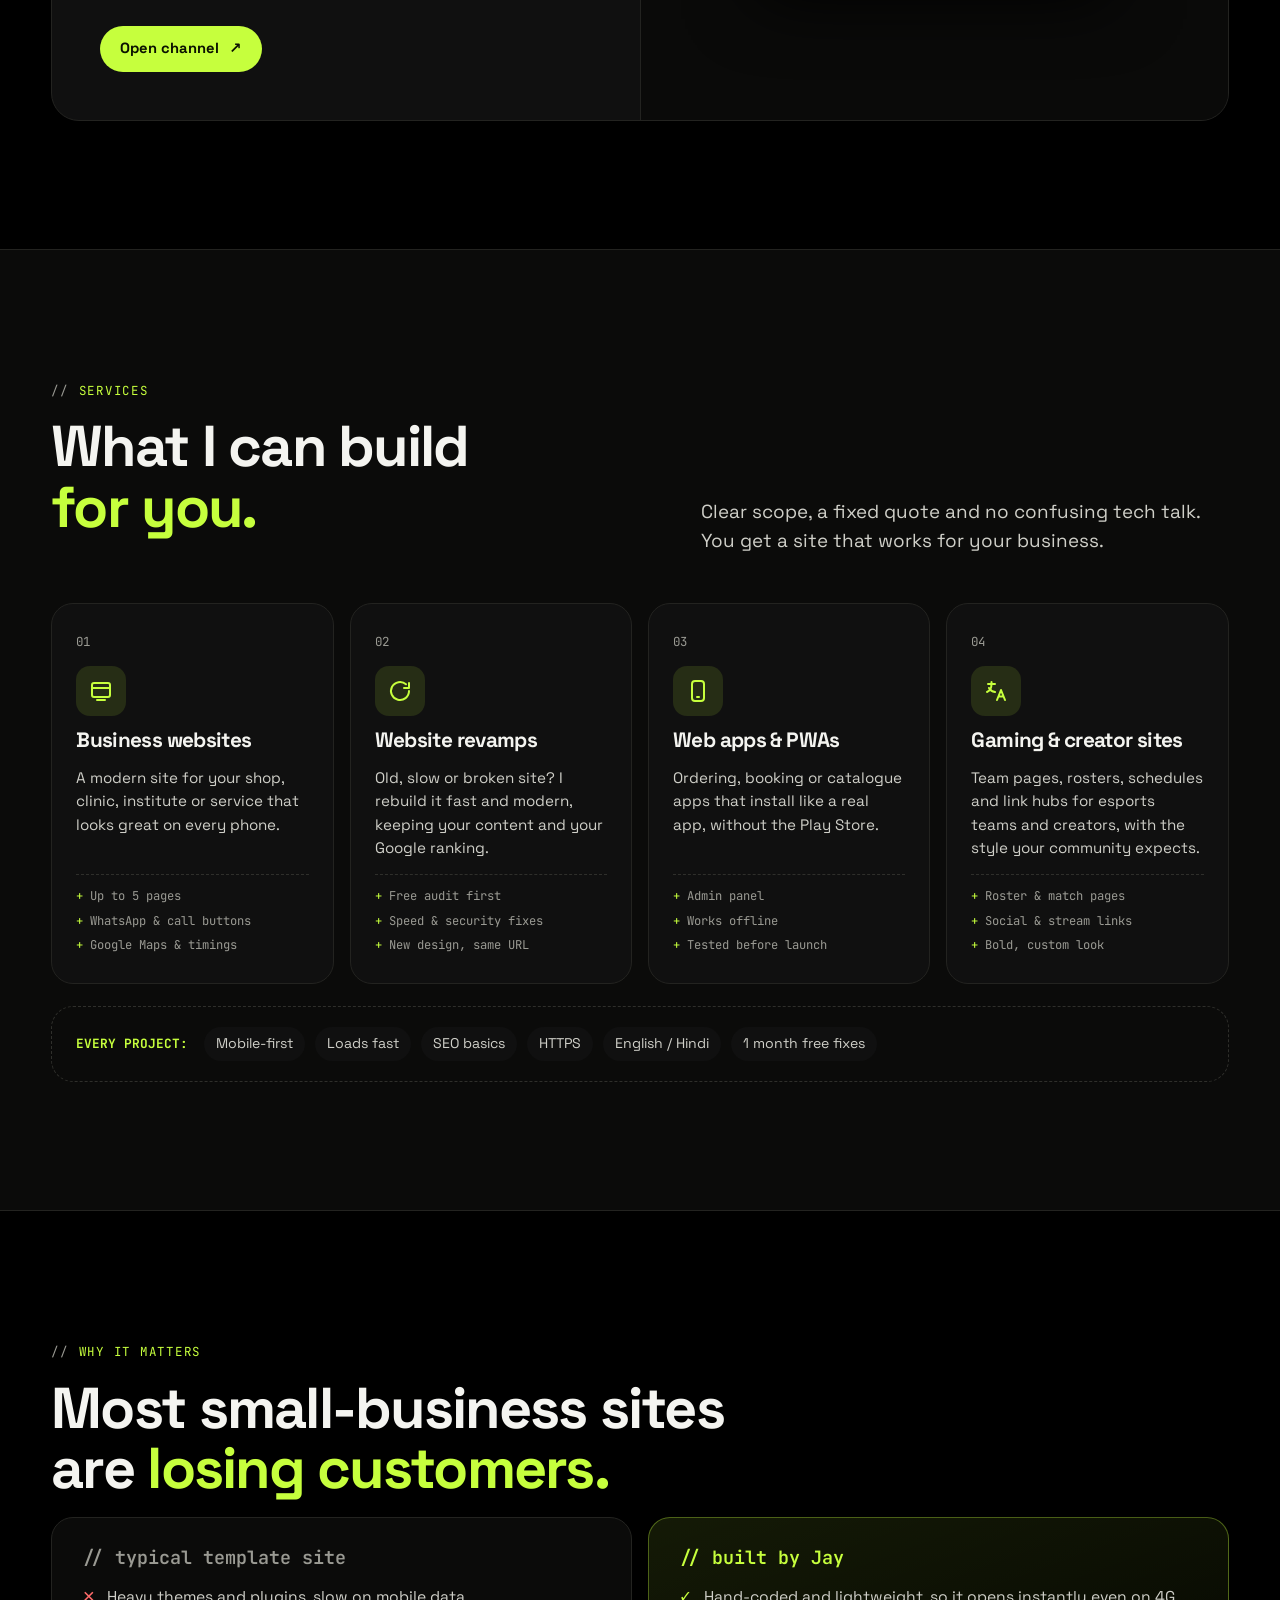
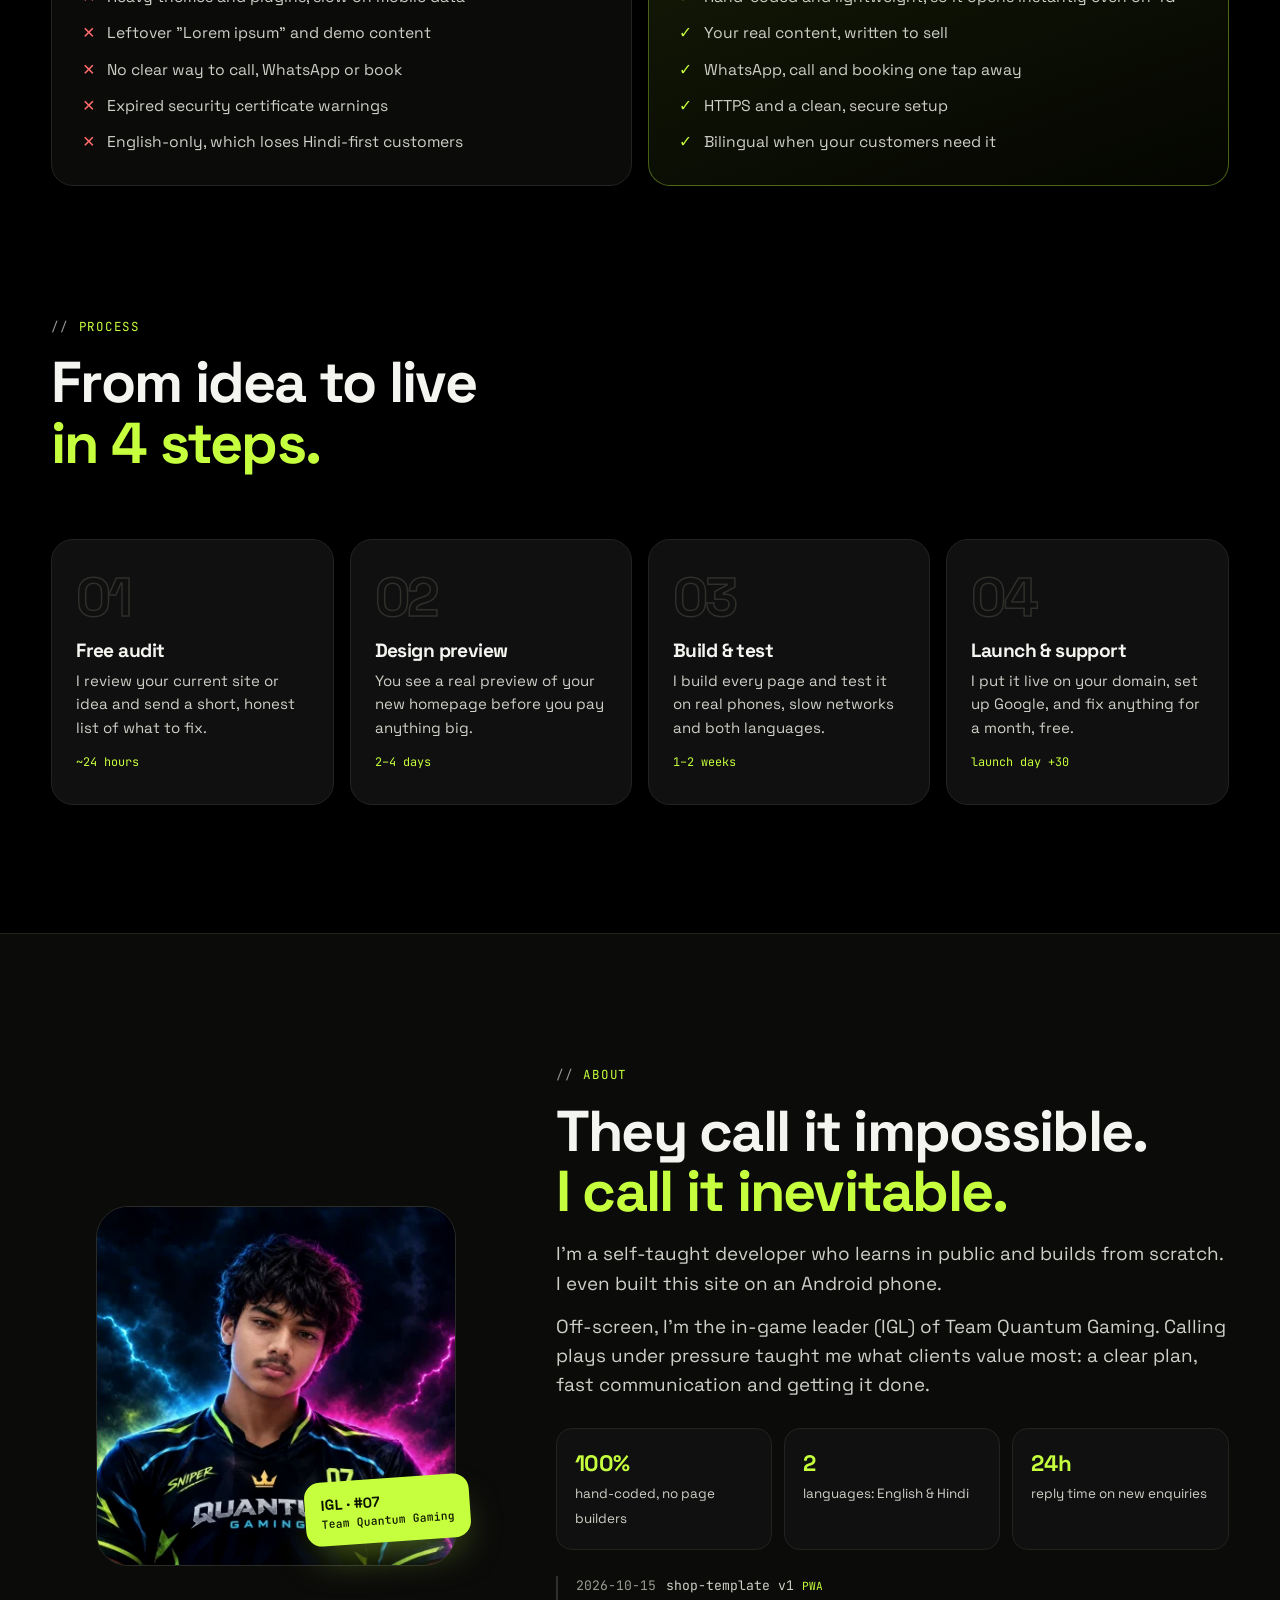
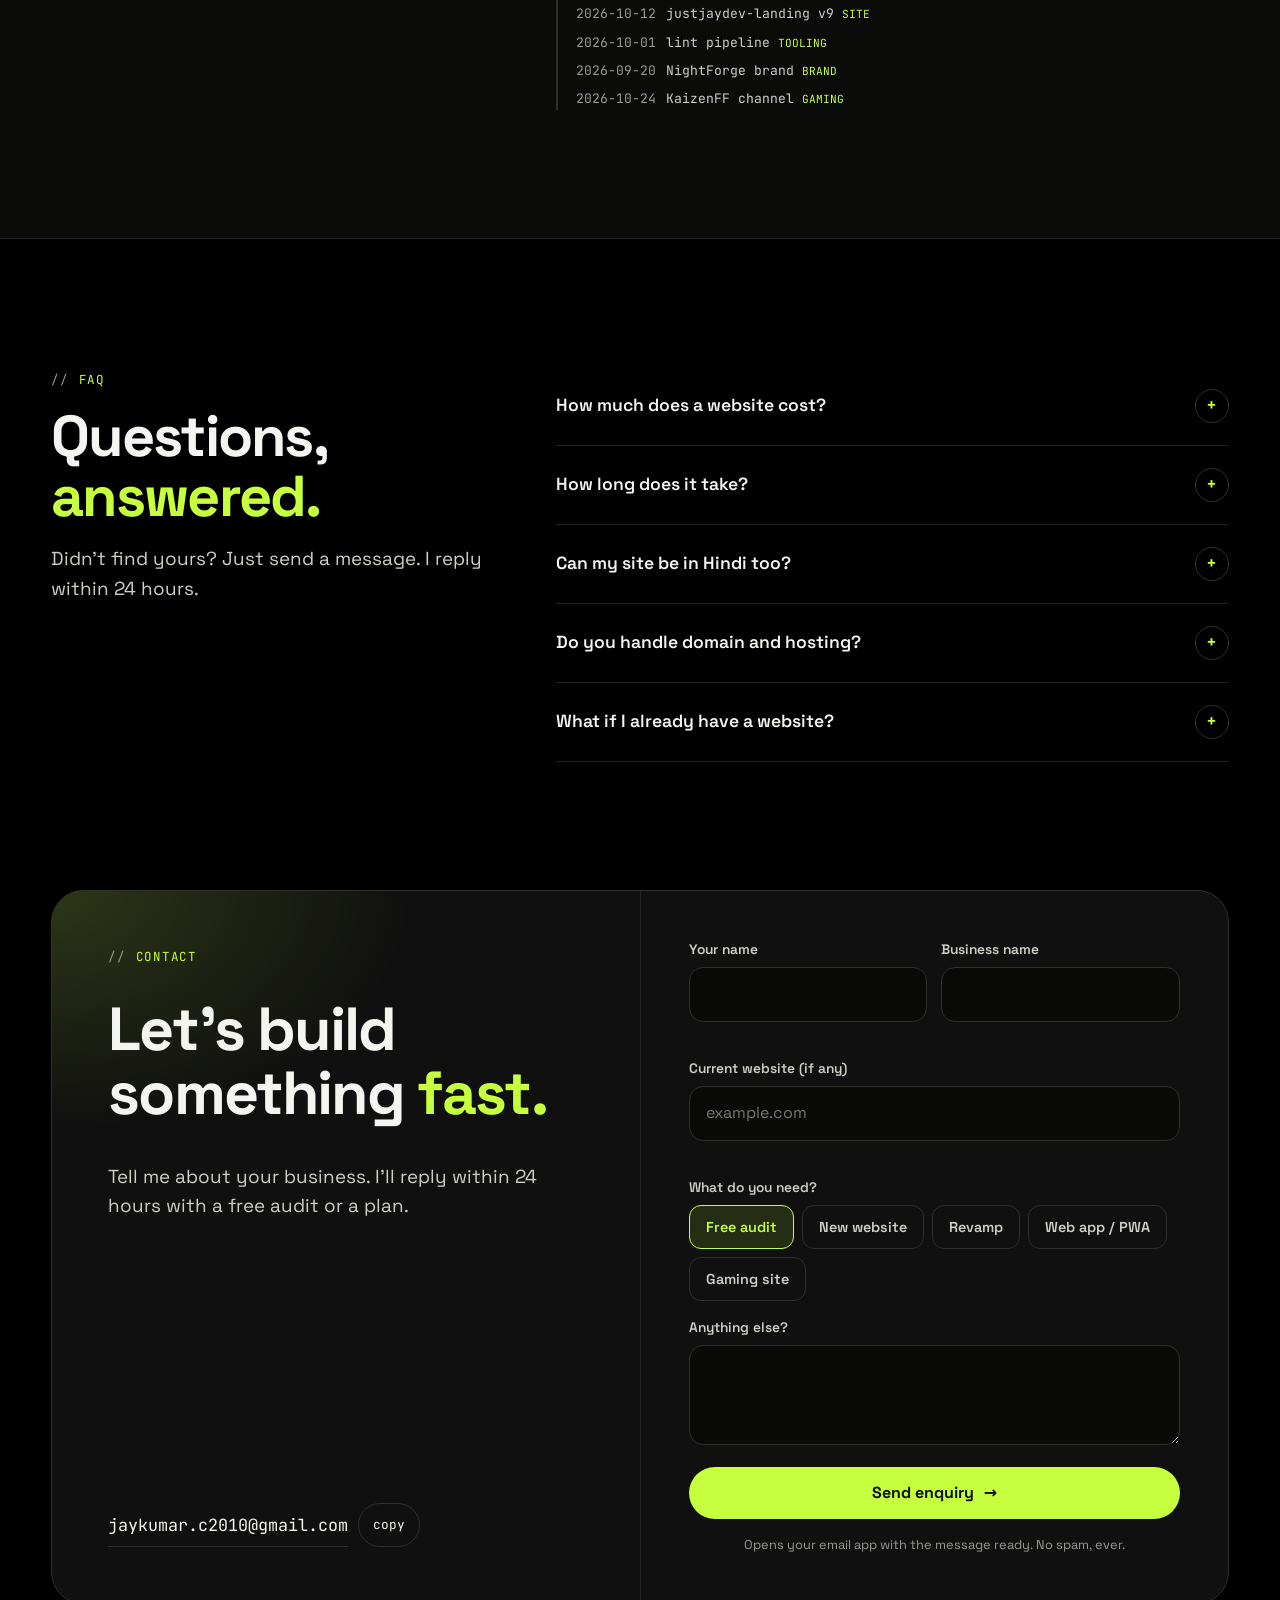
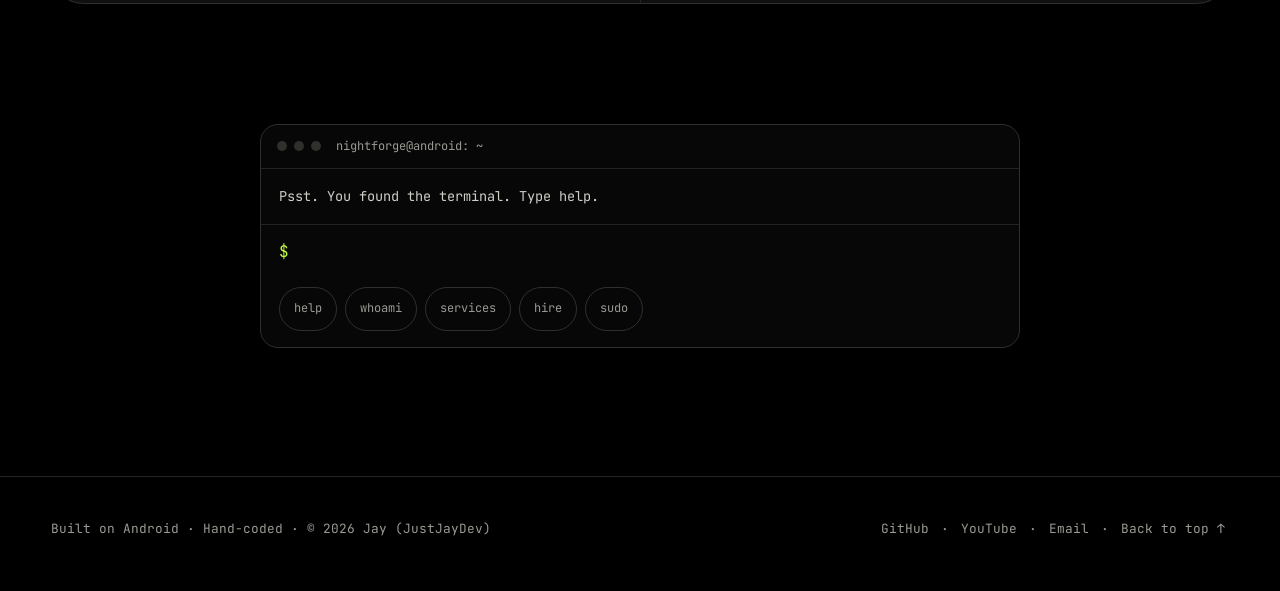
==== commit c72568b2: "seo: trim title 62->54 and meta description 177->144 chars (SERP truncation); restamp SW jj-v12-944a" ====
--- a/index.html
+++ b/index.html
@@ -3,8 +3,8 @@
 <head>
 <meta charset="utf-8">
 <meta name="viewport" content="width=device-width, initial-scale=1, viewport-fit=cover">
-<title>Jay (JustJayDev) · Fast, modern websites for Indian businesses</title>
-<meta name="description" content="Jay (JustJayDev) builds lightning-fast websites, revamps and installable web apps for Indian shops, clinics, creators and gaming teams, in English and Hindi. Free website audit.">
+<title>JustJayDev · Fast websites, PWAs for Indian businesses</title>
+<meta name="description" content="JustJayDev builds fast, modern websites, revamps and installable PWAs for Indian shops, clinics and creators — in English and Hindi. Free audit.">
 <meta name="theme-color" content="#000000">
 <meta name="color-scheme" content="dark">
 <meta name="author" content="Jay (JustJayDev)">
--- a/css/style.css
+++ b/css/style.css
@@ -281,7 +281,7 @@
 .mbar{display:none}
 
 /* reveal */
-.js .rv{opacity:0;transform:translateY(26px);transition:opacity .7s var(--ease),transform .7s var(--ease),transition-delay .3s}
+.js .rv{opacity:0;transform:translateY(26px);transition:opacity .7s var(--ease),transform .7s var(--ease)}
 .js .rv.in{opacity:1;transform:none}
 /* stylelint-disable declaration-no-important -- the single sanctioned !important:
    a reduced-motion override must beat inline animation styles. */
